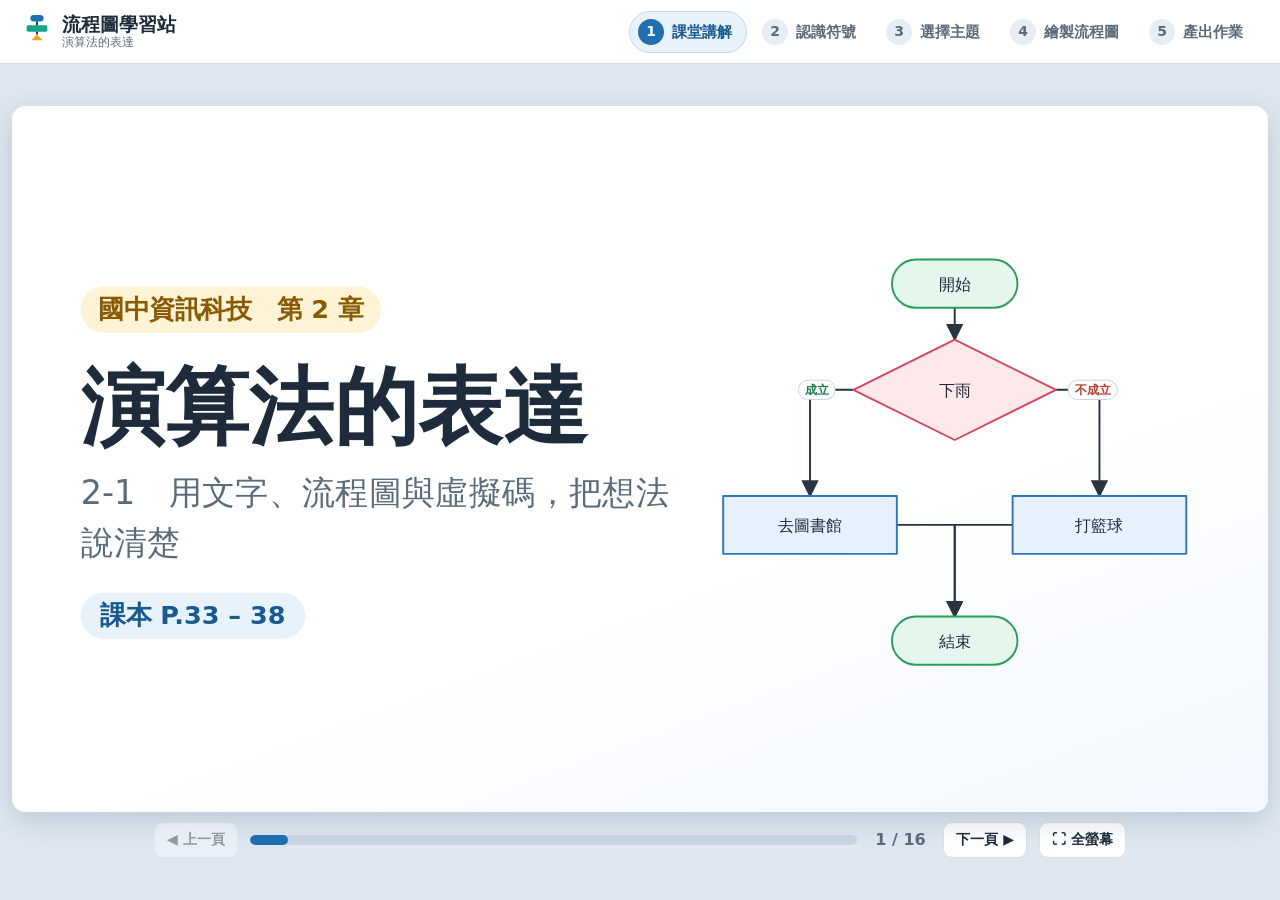
==== index.html @ a4e646c7 "流程圖學習網頁：講解簡報、流程圖繪製、迷宮挑戰與試跑、PDF 作業 Co-Authored-By: Claude Sonnet 5.5 <noreply@anthropic.com>" ====
<!DOCTYPE html>
<html lang="zh-Hant">
<head>
<meta charset="utf-8">
<meta name="viewport" content="width=device-width, initial-scale=1, viewport-fit=cover">
<title>流程圖學習站｜演算法的表達</title>
<style>
:root{
  --ink:#1d2b3a; --mute:#5b6b7b; --line:#d9e1ea; --bg:#f3f7fb; --card:#fff;
  --brand:#1f6fb2; --brand-d:#175a93; --brand-s:#e8f2fb; --teal:#14a38b; --warm:#f0a31b; --danger:#d6455d; --ok:#1e9e5a;
  --r:14px; --shadow:0 2px 10px rgba(30,60,90,.08);
  --font:"PingFang TC","Noto Sans TC","Microsoft JhengHei","Heiti TC","Hiragino Sans GB",system-ui,sans-serif;
}
*{box-sizing:border-box}
[hidden]{display:none!important}
html{-webkit-text-size-adjust:100%}
body{margin:0;font-family:var(--font);color:var(--ink);background:var(--bg);font-size:16px;line-height:1.6}
a{color:var(--brand)}
button,input,textarea{font-family:inherit;font-size:inherit;color:inherit}
:focus-visible{outline:3px solid #7db8ec;outline-offset:2px}

/* ---------- 按鈕 ---------- */
.btn{display:inline-flex;align-items:center;justify-content:center;gap:6px;padding:9px 16px;border:1.5px solid var(--line);background:#fff;border-radius:10px;cursor:pointer;font-weight:600;text-decoration:none;color:var(--ink);transition:.15s;white-space:nowrap;min-height:40px}
.btn:hover{border-color:#b8c7d6;background:#f7fafd}
.btn:active{transform:translateY(1px)}
.btn:disabled{opacity:.4;cursor:not-allowed}
.btn.primary{background:var(--brand);border-color:var(--brand);color:#fff}
.btn.primary:hover{background:var(--brand-d);border-color:var(--brand-d)}
.btn.big{padding:13px 24px;font-size:18px;border-radius:12px;min-height:50px}
.btn.sm{padding:6px 12px;font-size:14px;min-height:36px;border-radius:9px}
.btn.icon{padding:6px 10px;min-width:36px}
.btn.danger{color:var(--danger)}
.btn.danger:hover{background:#fdeef0;border-color:#f3b9c2}
.btn.toggle.on{background:var(--brand);color:#fff;border-color:var(--brand)}
.btn.teacher{border-style:dashed;color:#8a5a00;background:#fff8e6}

/* ---------- 頂端列 ---------- */
.top{height:64px;background:#fff;border-bottom:1px solid var(--line);display:flex;align-items:center;gap:18px;padding:0 22px;position:sticky;top:0;z-index:50}
.brand{display:flex;align-items:center;gap:10px;text-decoration:none;color:var(--ink);flex:none}
.brand-t{display:flex;flex-direction:column;font-weight:800;font-size:19px;line-height:1.15}
.brand-t small{font-weight:500;font-size:12px;color:var(--mute)}
.stepper{display:flex;gap:6px;margin-left:auto;overflow-x:auto}
.stepper a{display:flex;align-items:center;gap:8px;padding:7px 14px 7px 8px;border-radius:999px;text-decoration:none;color:var(--mute);font-weight:600;font-size:15px;white-space:nowrap;border:1.5px solid transparent}
.stepper a b{width:26px;height:26px;border-radius:50%;background:#e7edf3;color:var(--mute);display:grid;place-items:center;font-size:14px}
.stepper a:hover{background:#f1f6fa}
.stepper a.on{background:var(--brand-s);color:var(--brand-d);border-color:#bcd9f1}
.stepper a.on b{background:var(--brand);color:#fff}

.view{display:none}
.view.on{display:block}
.page{max-width:1120px;margin:0 auto;padding:32px 24px 56px}
.page.wide{max-width:1280px}
.page-head h1{margin:0 0 6px;font-size:32px}
.page-head p{margin:0 0 24px;color:var(--mute);font-size:17px;max-width:46em}
.page-foot{text-align:center;margin-top:36px}

/* ============================================================
   ① 簡報
   ============================================================ */
#view-learn.on{display:flex;height:calc(100vh - 64px);height:calc(100dvh - 64px)}
.slide-area{flex:1;display:flex;flex-direction:column;align-items:center;justify-content:center;background:#dfe8f1;padding:10px 12px 0;min-width:0;min-height:0}
.slide-area:fullscreen{background:#0f1a26}
.slide-area:-webkit-full-screen{background:#0f1a26}
.stage-wrap{position:relative;background:#fff;border-radius:14px;overflow:hidden;box-shadow:0 8px 30px rgba(20,50,80,.18);flex:none}
.stage{position:absolute;left:0;top:0;width:1280px;height:720px;transform-origin:0 0}
.slide-bar{display:flex;align-items:center;gap:12px;padding:10px 4px;width:100%;max-width:980px;flex:none}
.slide-prog{flex:1;height:10px;background:#c9d6e3;border-radius:999px;cursor:pointer;overflow:hidden}
.slide-prog i{display:block;height:100%;background:var(--brand);border-radius:999px;transition:width .2s}
.slide-count{font-weight:700;color:var(--mute);min-width:62px;text-align:center;font-variant-numeric:tabular-nums}

.slide{position:absolute;inset:0;display:none;padding:46px 70px 40px;background:linear-gradient(160deg,#fff 60%,#f1f7fd);font-size:30px;line-height:1.5}
.slide.on{display:block}
.sl{height:100%;display:flex;flex-direction:column}
.s-tag{align-self:flex-start;display:inline-block;background:var(--brand-s);color:var(--brand-d);font-weight:800;font-size:24px;padding:4px 18px;border-radius:999px;margin-bottom:14px}
.s-tag.big{font-size:26px;margin-bottom:26px;background:#fff3d6;color:#8a5a00}
.s-title{font-size:50px;font-weight:800;margin:0 0 18px;line-height:1.25}
.s-title.sm{font-size:40px}
.s-sub{font-size:30px;font-weight:800;margin:24px 0 14px;color:var(--brand-d)}
.s-lead{font-size:34px;margin:6px 0 18px;line-height:1.55}
.s-lead.tight{margin-bottom:6px}
.s-lead b,.s-body b,.bul b{color:var(--brand-d)}
.s-body{font-size:30px;margin:6px 0 14px}
.s-body.center{text-align:center;margin-top:28px}
.ask{font-size:30px;font-weight:700;color:#a24a00;background:#fff4e0;border-radius:14px;padding:10px 18px;margin:14px 0 20px}
.cols{display:flex;gap:30px}
.cols.grow{flex:1;min-height:0}
.cols.center-y{align-items:center}
.cols.two>*{flex:1;min-width:0}
.cols.three>*{flex:1;min-width:0}
.card{background:#fff;border:2px solid var(--line);border-radius:20px;padding:22px 28px;box-shadow:var(--shadow)}
.card.big{padding:30px 30px;text-align:center}
.card.big h4{font-size:44px;margin:10px 0 8px}
.card.big p{font-size:28px;color:var(--mute);margin:0;line-height:1.5}
.card.big .num{font-size:50px;font-weight:800}
.card.big .emoji{font-size:84px;line-height:1.1}
.c1{border-top:10px solid var(--brand)} .c1 .num{color:var(--brand)}
.c2{border-top:10px solid var(--teal)} .c2 .num{color:var(--teal)}
.c3{border-top:10px solid var(--warm)} .c3 .num{color:#d98b00}
.chips{display:flex;gap:14px;margin:6px 0 4px}
.chip5{background:#fff;border:2px solid var(--brand);color:var(--brand-d);font-weight:800;border-radius:999px;padding:4px 22px;font-size:28px}
.ex-title{font-size:30px;font-weight:800;margin-bottom:12px;color:var(--brand-d)}
.ex-title.center{text-align:center;margin:20px 0 6px}
.stepsL{margin:0;padding:0;list-style:none;font-size:30px}
.stepsL li{padding:7px 0;border-bottom:2px dashed #e3eaf1}
.stepsL li:last-child{border-bottom:0}
.stepsL b{color:var(--brand)}
.stepsL.sm{font-size:25px}
.pros{display:flex;flex-wrap:wrap;gap:14px;margin-top:22px}
.pros span{font-size:28px;font-weight:800;border-radius:12px;padding:6px 20px}
.pros .good{background:#e3f6ea;color:#1b7f46} .pros .bad{background:#fdeaec;color:#b5303f}
.bul{margin:10px 0 0;padding-left:1.1em;font-size:30px;line-height:1.75}
.chart-row{flex:1;display:flex;align-items:center;justify-content:center;min-height:0}
.chart-col{display:flex;align-items:center;justify-content:center;min-height:0}
.chart-svg{max-width:100%;max-height:100%;display:block}
.principles{list-style:none;margin:16px 0 0;padding:0;display:grid;gap:18px;font-size:36px}
.principles li{display:flex;align-items:center;gap:22px;background:#fff;border:2px solid var(--line);border-radius:18px;padding:16px 26px;box-shadow:var(--shadow)}
.principles span{flex:none;width:60px;height:60px;border-radius:50%;background:var(--brand);color:#fff;display:grid;place-items:center;font-weight:800;font-size:34px}
.principles b{color:var(--brand-d)}
.sym-table{margin-top:10px;border:2px solid #b9dbf3;border-radius:18px;overflow:hidden;background:#fff}
.sym-row{display:grid;grid-template-columns:260px 240px 1fr;align-items:center;border-bottom:2px solid #d8ebf8;min-height:128px}
.sym-row:last-child{border-bottom:0}
.sym-row.sym-head{min-height:60px;background:#eef6fc;font-weight:800;color:var(--mute);font-size:26px}
.sym-row>div{padding:8px 20px}
.sym-head>div{text-align:center}
.sym-cell{background:#f4f9fd;text-align:center;display:grid;place-items:center;align-self:stretch}
.sym-name{font-weight:800;font-size:34px;text-align:center}
.sym-desc{font-size:30px}
.sym-icon{display:block}
.reveal-btn{font-size:24px;min-height:48px}
.reveal-btn .on{display:none}
.revealed .reveal-btn .on{display:inline}.revealed .reveal-btn .off{display:none}
#slPractice .after{display:none}
#slPractice.revealed .after{display:block}
#slPractice.revealed .before{display:none}
.mod{gap:16px}
.mod-box{position:relative;background:#fbfdff;border:2px solid var(--line);border-radius:18px;padding:46px 10px 10px;display:flex;justify-content:center;align-items:center}
.mod-label{position:absolute;left:16px;top:10px;color:#fff;font-weight:800;font-size:24px;padding:2px 18px;border-radius:8px}
.mod-label.g{background:#4bb34f}.mod-label.b{background:#1b9bd6}
.mod-arrow{flex:none!important;width:90px;text-align:center;font-size:20px;color:var(--mute);font-weight:700}
.spectrum{display:flex;align-items:stretch;margin:30px 0 10px;border-radius:24px;overflow:hidden;border:2px solid var(--line);background:linear-gradient(90deg,#dff3e8,#fff3d6 50%,#dfe9fb)}
.spectrum>div{flex:1;padding:34px 20px;text-align:center;font-size:40px;font-weight:800}
.spectrum small{display:block;font-size:24px;font-weight:500;color:var(--mute);margin-top:6px}
.spectrum .sp-mid{background:#fff;border-left:2px solid var(--line);border-right:2px solid var(--line);color:var(--brand-d);font-size:46px;flex:1.2}
.cmp{gap:22px;align-items:stretch}
.cmp .card{padding:14px 18px;display:flex;flex-direction:column;overflow:hidden}
.cmp-h{margin:0 0 8px;text-align:center;font-size:30px;color:#fff;background:var(--brand);border-radius:10px;padding:2px 0}
.cmp>div:nth-child(2) .cmp-h{background:var(--teal)}
.cmp>div:nth-child(3) .cmp-h{background:#d98b00}
.cmp-chart{flex:1;display:flex;align-items:center;justify-content:center;min-height:0}
.code{font-family:"SF Mono",Menlo,Consolas,monospace,var(--font);font-size:30px;line-height:1.9;margin:6px 0;white-space:pre-wrap;background:#f5f8fb;border-radius:12px;padding:16px 20px}
.code b{color:var(--brand)}
.cmp .code{font-size:25px;padding:14px 16px}
.sl-title{flex-direction:row;align-items:center;gap:30px}
.sl-title .t-left{flex:1.1}
.sl-title .t-right{flex:.9;display:flex;justify-content:center}
.sl-title h1{font-size:86px;margin:0 0 14px;line-height:1.15;color:var(--ink)}
.t-sub{font-size:34px;color:var(--mute);margin:0 0 24px;line-height:1.5}
.t-meta{display:inline-block;font-size:26px;font-weight:700;color:var(--brand-d);background:var(--brand-s);padding:4px 20px;border-radius:999px}
.sl-end{align-items:center;justify-content:center;text-align:center}
.sl-end h1{font-size:84px;margin:0 0 18px}
.sl-end .t-sub{max-width:900px;margin:0 auto 40px}
.end-btns{display:flex;gap:20px;justify-content:center}
.end-btns .btn.big{font-size:30px;padding:18px 36px;border-radius:16px;min-height:72px}

/* ============================================================
   ② 符號
   ============================================================ */
.sym-cards{display:grid;grid-template-columns:repeat(auto-fill,minmax(210px,1fr));gap:16px}
.sym-card{background:#fff;border:1.5px solid var(--line);border-top:5px solid var(--c);border-radius:var(--r);padding:16px 16px 14px;box-shadow:var(--shadow);text-align:center}
.sc-icon{height:86px;display:grid;place-items:center}
.sym-card h3{margin:6px 0 2px;font-size:20px}
.sc-desc{margin:0;color:var(--ink);font-size:15px;font-weight:600;min-height:3em}
.sc-tip{margin:6px 0;color:var(--mute);font-size:14px;line-height:1.5;min-height:4.4em}
.sc-ex{margin:0;font-size:14px;color:var(--mute)}
.sc-ex span{background:#f1f5f9;border-radius:6px;padding:1px 8px;color:var(--ink)}
.principles-box{margin:30px 0;background:#fff;border:1.5px solid var(--line);border-radius:var(--r);padding:20px 26px;box-shadow:var(--shadow)}
.principles-box h2,.quiz-wrap h2{margin:0 0 12px;font-size:22px}
.principles-box ol{list-style:none;margin:0;padding:0;display:grid;grid-template-columns:1fr 1fr;gap:12px 24px}
.principles-box li{display:flex;align-items:center;gap:12px;font-size:17px}
.principles-box li span{flex:none;width:34px;height:34px;border-radius:50%;background:var(--brand);color:#fff;display:grid;place-items:center;font-weight:800}
.quiz-wrap{background:#fff;border:1.5px solid var(--line);border-radius:var(--r);padding:22px 26px;box-shadow:var(--shadow)}
.quiz{max-width:760px;margin:0 auto}
.q-head{display:flex;justify-content:space-between;font-weight:700;color:var(--mute)}
.q-sc{color:var(--ok)}
.q-prog{height:8px;background:#e7edf3;border-radius:99px;margin:8px 0 18px;overflow:hidden}
.q-prog i{display:block;height:100%;background:var(--brand);transition:width .3s}
.q-sym{display:grid;place-items:center;min-height:120px}
.q-scn{font-size:26px;font-weight:800;text-align:center;margin:20px 0 4px;color:var(--brand-d)}
.q-ask{text-align:center;font-size:19px;margin:6px 0 16px;font-weight:600}
.q-opts{display:grid;gap:12px}
.q-opts.text{grid-template-columns:repeat(2,1fr)}
.q-opts.icons{grid-template-columns:repeat(4,1fr)}
.q-opt{background:#fff;border:2px solid var(--line);border-radius:12px;padding:14px 10px;cursor:pointer;font-size:19px;font-weight:700;display:flex;flex-direction:column;align-items:center;gap:6px;transition:.12s}
.q-opt small{font-size:13px;color:var(--mute);font-weight:600;visibility:hidden}
.q-opt:hover:not(:disabled){border-color:var(--brand);background:var(--brand-s)}
.q-opt:disabled{cursor:default}
.q-opt.right{border-color:var(--ok);background:#e6f7ee}
.q-opt.right small{visibility:visible}
.q-opt.wrong{border-color:var(--danger);background:#fdeef0}
.q-fb{min-height:3em;text-align:center;margin-top:14px;font-size:17px}
.q-fb .ok{color:var(--ok)} .q-fb .no{color:var(--danger)}
.q-next{text-align:center;margin-top:6px;min-height:44px}
.q-done{text-align:center;padding:20px 0}
.q-score{font-size:72px;font-weight:800;color:var(--brand)}
.q-score small{font-size:30px;color:var(--mute)}
.q-btns{display:flex;gap:12px;justify-content:center;margin-top:12px}

/* ============================================================
   ③ 主題
   ============================================================ */
.topic-cards{display:grid;grid-template-columns:repeat(auto-fill,minmax(250px,1fr));gap:20px}
.topic-card{background:#fff;border:2px solid var(--line);border-radius:18px;padding:22px 22px 18px;box-shadow:var(--shadow);cursor:pointer;display:flex;flex-direction:column;transition:.15s}
.topic-card:hover{transform:translateY(-3px);border-color:#9cc5e8;box-shadow:0 8px 22px rgba(30,80,130,.14)}
.topic-card.cur{border-color:var(--brand)}
.tc-stars{color:var(--warm);font-size:22px;letter-spacing:2px}
.tc-stars i,.stars i{font-style:normal;color:#dbe3ec}
.topic-card h3{margin:6px 0 2px;font-size:24px}
.tc-level{align-self:flex-start;font-size:13px;font-weight:700;background:var(--brand-s);color:var(--brand-d);padding:1px 12px;border-radius:99px}
.topic-card p{flex:1;margin:12px 0;color:var(--mute);font-size:15.5px}
.tc-foot{display:flex;justify-content:space-between;align-items:center;gap:8px}
.tc-saved{font-size:13px;color:var(--ok);font-weight:700}

/* ============================================================
   ④ 繪製
   ============================================================ */
#view-draw.on{display:flex;flex-direction:column;height:calc(100vh - 64px);height:calc(100dvh - 64px)}
.draw-top{display:flex;gap:18px;align-items:flex-start;padding:10px 18px 8px;background:#fff;border-bottom:1px solid var(--line);flex:none}
.dt-main{flex:1;min-width:0}
.dt-title{display:flex;align-items:center;gap:12px;flex-wrap:wrap}
.dt-title h2{margin:0;font-size:22px}
.dt-title input{display:none;flex:1;min-width:240px;padding:6px 12px;border:1.5px solid var(--line);border-radius:9px;font-size:18px;font-weight:700}
.dt-title.custom h2{display:none}
.dt-title.custom input{display:block}
.dt-badge{font-size:13px;font-weight:700;background:var(--brand-s);color:var(--brand-d);padding:2px 12px;border-radius:99px}
.stars{color:var(--warm);letter-spacing:1px}
.draw-top p{margin:2px 0 0;color:var(--mute);font-size:15px;line-height:1.5}
.dt-hint{flex:none;max-width:420px;font-size:14px}
#tNext{flex:none;align-self:center}
.dt-hint summary{cursor:pointer;font-weight:700;color:var(--brand-d);padding:4px 0;user-select:none}
.dt-hint[open]{background:#fffaf0;border:1.5px solid #f4dfae;border-radius:10px;padding:4px 12px 10px;position:relative;z-index:5;box-shadow:var(--shadow)}
.ideas{margin-top:8px;display:flex;flex-wrap:wrap;gap:6px;align-items:center}
.idea{border:1.5px solid #f0c777;background:#fff;border-radius:99px;padding:2px 12px;cursor:pointer;font-size:13.5px}
.idea:hover{background:#fff1d1}
.draw-grid{flex:1;display:grid;grid-template-columns:148px minmax(0,1fr) 340px;min-height:0}
.palette{background:#fff;border-right:1px solid var(--line);padding:10px 8px;overflow-y:auto}
.palette h3{margin:2px 6px 8px;font-size:14px;color:var(--mute);letter-spacing:.1em}
.pal-list{display:grid;gap:7px}
.pal-item{display:flex;align-items:center;gap:6px;padding:6px 6px;border:1.5px solid var(--line);border-left:4px solid var(--c);border-radius:10px;background:#fff;cursor:grab;touch-action:none;user-select:none;-webkit-user-select:none;font-weight:600;font-size:13.5px;text-align:left;width:100%}
.pal-item:hover{background:#f4f9fd;border-color:#b8d3ea;border-left-color:var(--c)}
.pal-item:active{cursor:grabbing}
.pal-item{min-width:0}
.pal-item svg{flex:none;max-width:100%;height:auto}
.pal-hint{font-size:12px;color:var(--mute);margin:10px 4px;line-height:1.5;text-align:center}
.ghost{position:fixed;z-index:999;transform:translate(-50%,-50%);pointer-events:none;opacity:.85;filter:drop-shadow(0 4px 8px rgba(0,0,0,.25))}
.center{display:flex;flex-direction:column;min-width:0;min-height:0;background:#eef3f8}
.toolbar{display:flex;align-items:center;gap:6px;flex-wrap:wrap;padding:8px 10px;background:#fff;border-bottom:1px solid var(--line)}
.toolbar .sep{width:1px;height:24px;background:var(--line);margin:0 4px}
.toolbar .grow{flex:1}
.zoom-lbl{min-width:46px;text-align:center;font-size:14px;color:var(--mute);font-variant-numeric:tabular-nums}
.selbar{display:flex;align-items:center;gap:8px;flex-wrap:wrap;padding:7px 12px;min-height:52px;background:#f8fbfe;border-bottom:1px solid var(--line)}
.hintline{font-size:14px;color:var(--mute)}
.hintline.conn{color:var(--brand-d);background:#e1effb;border-radius:8px;padding:6px 12px}
.selchip{font-size:13px;font-weight:800;color:#fff;background:var(--c);border-radius:99px;padding:2px 12px}
.sel-field{display:flex;align-items:center;gap:8px;font-size:14px;font-weight:600;flex:1;min-width:220px}
.sel-field input{flex:1;min-width:0;padding:7px 12px;border:1.5px solid var(--line);border-radius:9px;background:#fff;font-size:16px}
.sel-field input:focus{border-color:var(--brand);outline:none;box-shadow:0 0 0 3px #cfe4f7}
.lbl{font-size:14px;font-weight:600}
.btn.lab.on{background:var(--brand);color:#fff;border-color:var(--brand)}
.canvas-wrap{flex:1;overflow:auto;position:relative;min-height:0;background:#fbfdff;-webkit-overflow-scrolling:touch}
.canvas-wrap svg{display:block}
.canvas-wrap.connecting{cursor:crosshair}
.canvas-wrap .node{cursor:grab;touch-action:none}
.canvas-wrap.connecting .node{cursor:pointer}
.canvas-wrap .node.pending>:first-child{filter:drop-shadow(0 0 6px #1f6fb2)}
.canvas-wrap .port{cursor:crosshair;touch-action:none}
.canvas-wrap .edge{cursor:pointer;touch-action:none}
.canvas-wrap text{user-select:none;-webkit-user-select:none;pointer-events:none}
.flash-ring{animation:blink .5s ease-in-out 4}
@keyframes blink{50%{opacity:.2}}
.side{background:#fff;border-left:1px solid var(--line);display:flex;flex-direction:column;min-height:0}
.side-tabs{display:flex;border-bottom:1px solid var(--line);flex:none}
.side-tabs button{flex:1;padding:11px 6px;background:none;border:0;border-bottom:3px solid transparent;font-weight:700;font-size:14.5px;color:var(--mute);cursor:pointer;position:relative}
.side-tabs button.on{color:var(--brand-d);border-bottom-color:var(--brand);background:#f6faff}
.side-tabs i{font-style:normal;background:var(--warm);color:#fff;border-radius:99px;font-size:12px;padding:0 7px;margin-left:6px}
.panel{flex:1;overflow-y:auto;padding:12px 14px 20px}
.panel[hidden]{display:none}
.ck-note{font-size:13px;color:var(--mute);margin:0 0 8px;background:#f4f8fb;border-radius:8px;padding:6px 10px}
.ck-h{margin:14px 0 6px;font-size:14px;display:flex;align-items:center;gap:6px}
.ck-h i{font-style:normal;font-size:12px;color:#fff;border-radius:99px;padding:0 8px}
.ck-h.warn{color:#b86e00}.ck-h.warn i{background:var(--warm)}
.ck-h.info{color:#27639b}.ck-h.info i{background:#3a86c8}
.ck-h.ok{color:#18804a}.ck-h.ok i{background:var(--ok)}
.ck{display:flex;gap:9px;font-size:14.5px;line-height:1.5;padding:7px 10px;border-radius:9px;margin-bottom:5px;background:#fafcfe;border:1px solid #edf1f5}
.ck .dot{flex:none;width:10px;height:10px;border-radius:50%;margin-top:6px}
.ck.warn{background:#fff8ea;border-color:#f6e2b4}.ck.warn .dot{background:var(--warm)}
.ck.info .dot{background:#3a86c8}
.ck.ok .dot{background:var(--ok)}
.ck.link{cursor:pointer}.ck.link:hover{filter:brightness(.97)}
.pn-h{margin:4px 0 6px;font-size:14px;color:var(--brand-d);border-left:4px solid var(--brand);padding-left:8px}
.lines{background:#f7fafd;border:1px solid #e5edf4;border-radius:10px;padding:8px 10px;margin-bottom:14px;font-size:14.5px}
.ln{display:flex;gap:8px;padding:2px 0;line-height:1.55}
.ln .k{flex:none;min-width:20px;text-align:right;color:var(--brand);font-weight:800}
.ln.head,.ln.dim{color:var(--mute)}
.ln.go{color:#a24a00}
.lines.code .ln span{font-family:"SF Mono",Menlo,Consolas,monospace,var(--font);font-size:14px}
.muted,.pn-note{color:var(--mute);font-size:13px;margin:4px 2px}

/* ============================================================
   ⑤ 產出
   ============================================================ */
.submit-grid{display:grid;grid-template-columns:minmax(320px,440px) 1fr;gap:26px;align-items:start}
.form-card,.preview-card{background:#fff;border:1.5px solid var(--line);border-radius:var(--r);padding:22px 24px;box-shadow:var(--shadow)}
.f-row{display:grid;gap:12px;margin-bottom:14px}
.f-row.three{grid-template-columns:1.2fr .8fr 1.4fr}
.form-card label{display:flex;flex-direction:column;gap:5px;font-weight:700;font-size:15px}
.form-card input[type=text],.form-card textarea{padding:10px 12px;border:1.5px solid var(--line);border-radius:10px;font-weight:500;font-size:16px;width:100%}
.form-card input:focus,.form-card textarea:focus{border-color:var(--brand);outline:none;box-shadow:0 0 0 3px #cfe4f7}
.form-card textarea{resize:vertical;line-height:1.5}
.form-card label.chk{flex-direction:row;align-items:center;gap:10px;margin:14px 0;font-weight:600}
.chk input{width:20px;height:20px}
.f-actions{display:flex;flex-wrap:wrap;gap:12px;margin-top:10px}
.msg{margin:14px 0 0;font-size:15px;line-height:1.6;min-height:1.6em}
.msg.warn{color:#b55a00;background:#fff4e0;border-radius:10px;padding:8px 12px}
.msg.ok{color:#17703f;background:#e4f6ec;border-radius:10px;padding:8px 12px}
.pv-head{display:flex;justify-content:space-between;align-items:center}
.pv-head h3{margin:0}
.pv-state{color:var(--mute);font-size:14px}
.pv-frame{margin:12px 0;background:#e9eff5;border-radius:10px;padding:14px;display:grid;place-items:center;min-height:300px}
.pv-frame img{max-width:100%;max-height:70vh;box-shadow:0 4px 16px rgba(20,50,80,.2);background:#fff;display:block}
.pv-pager{display:flex;justify-content:center;align-items:center;gap:14px;color:var(--mute);font-weight:600}

/* ---------- 響應式 ---------- */
@media (max-width:1180px){
  .draw-grid{grid-template-columns:156px minmax(0,1fr) 290px}
  .pal-list{grid-template-columns:repeat(2,minmax(0,1fr))}
  .pal-item{flex-direction:column;justify-content:center;gap:2px;padding:6px 2px 5px;font-size:12px;text-align:center;border-left-width:1.5px;border-top:4px solid var(--c)}
  .pal-item span{line-height:1.25}
  .stepper a span{display:none}
  .stepper a{padding:7px}
}
@media (max-width:900px){
  .submit-grid{grid-template-columns:1fr}
  .q-opts.icons{grid-template-columns:repeat(2,1fr)}
  .principles-box ol{grid-template-columns:1fr}
  .brand-t small{display:none}
}
@media print{.top,.slide-bar{display:none}}

/* ============================================================
   迷宮挑戰（搭配 Blockly Games）
   ============================================================ */
.group-h{margin:34px 0 12px;font-size:22px}
.group-h:first-of-type{margin-top:0}
.group-h small{font-size:14px;color:var(--mute);font-weight:600}
.group-p{color:var(--mute);margin:0 0 16px;max-width:48em;font-size:16px}
.group-p b{color:var(--brand-d)}
.maze-cards{display:grid;grid-template-columns:repeat(auto-fill,minmax(176px,1fr));gap:14px}
.maze-card{background:#fff;border:2px solid var(--line);border-radius:16px;padding:12px 12px 12px;box-shadow:var(--shadow);cursor:pointer;display:flex;flex-direction:column;gap:6px;transition:.15s;text-align:left}
.maze-card:hover{transform:translateY(-3px);border-color:#9cc5e8;box-shadow:0 8px 22px rgba(30,80,130,.14)}
.maze-card.cur{border-color:var(--brand)}
.mc-top{display:flex;align-items:center;justify-content:space-between}
.mc-num{font-weight:800;font-size:15px;color:var(--brand-d)}
.mc-tag{font-size:12px;font-weight:700;background:var(--brand-s);color:var(--brand-d);border-radius:99px;padding:0 10px}
.mc-map{display:grid;place-items:center;background:#f6f4ee;border-radius:10px;padding:6px}
.maze-card h3{margin:0;font-size:16px;line-height:1.35;min-height:2.7em}
.mc-foot{display:flex;justify-content:space-between;align-items:center;font-size:13px;color:var(--ok);font-weight:700;min-height:1.4em}

.dt-map{flex:none}
.dt-map svg{display:block;border-radius:8px;border:1px solid var(--line)}
.cheat{width:100%;border-collapse:collapse;margin-top:8px;font-size:13px;background:#fff;border-radius:8px;overflow:hidden}
.cheat th,.cheat td{border:1px solid #f0e2bb;padding:4px 8px;text-align:left;vertical-align:top}
.cheat th{background:#fff4d6;font-weight:700}
.limit-note{margin:8px 0 0;font-size:13px;color:#8a5a00;font-weight:700}
.teacher-sol{margin-top:8px;padding:6px 10px;background:#fff8e6;border:1.5px dashed #e8c66c;border-radius:8px;font-size:13px}
.dt-hint[open]{min-width:360px}

.mz-bar{display:flex;align-items:center;gap:14px;flex-wrap:wrap;padding:6px 14px;background:#f3f8fd;border-bottom:1px solid var(--line);flex:none}
.mz-levels{display:flex;gap:5px;flex-wrap:wrap}
.mz-lv{position:relative;width:34px;height:34px;border-radius:50%;border:1.5px solid var(--line);background:#fff;font-weight:800;color:var(--mute);cursor:pointer;font-size:14px;padding:0}
.mz-lv:hover{border-color:#9cc5e8;color:var(--brand-d)}
.mz-lv.on{background:var(--brand);border-color:var(--brand);color:#fff}
.mz-lv.has::after{content:"";position:absolute;right:-1px;top:-1px;width:10px;height:10px;border-radius:50%;background:var(--ok);border:2px solid #fff}
.mz-steps{display:flex;gap:4px;list-style:none;margin:0 0 0 auto;padding:0;font-size:13px;color:var(--mute);font-weight:600}
.mz-steps li{padding:2px 10px;border-radius:99px;background:#e8eef5}
.mz-steps li.on{background:#fff3d6;color:#8a5a00}
.mz-steps li+li::before{content:"";}
.mz-modes{display:flex;border:1.5px solid var(--line);border-radius:10px;overflow:hidden;background:#fff}
.mz-modes button{border:0;background:none;padding:6px 14px;font-weight:700;font-size:14px;color:var(--mute);cursor:pointer;min-height:36px}
.mz-modes button+button{border-left:1.5px solid var(--line)}
.mz-modes button.on{background:var(--brand);color:#fff}

.draw-main{flex:1;display:flex;min-height:0;min-width:0;position:relative}
.draw-main .draw-grid{flex:1;min-width:0;position:relative}
.mz-pane{display:flex;flex-direction:column;flex:none;width:var(--mz-w,52%);min-width:0;background:#fff;position:relative}
.mz-head{display:flex;align-items:center;gap:8px;padding:6px 10px;background:#fffaf0;border-bottom:1px solid #f0e2bb;flex:none;font-size:14px}
.mz-head b{background:var(--warm);color:#fff;border-radius:99px;padding:0 10px}
.mz-sub{color:#8a5a00;font-weight:600}
.mz-sub i{font-style:normal;font-weight:800}
.mz-frame{flex:1;position:relative;overflow:hidden;min-height:0;background:#fff}
.mz-frame iframe{position:absolute;left:0;top:0;border:0;transform-origin:0 0;background:#fff}
.mz-split{flex:none;width:12px;cursor:col-resize;background:linear-gradient(90deg,#dbe5ef,#eef3f8,#dbe5ef);border-left:1px solid var(--line);border-right:1px solid var(--line);touch-action:none;position:relative}
.mz-split::after{content:"";position:absolute;left:3px;top:50%;width:4px;height:44px;margin-top:-22px;border-radius:3px;background:#a9bacb}
.mz-split:hover::after,.mz-split.drag::after{background:var(--brand)}
body.mz-dragging iframe{pointer-events:none}
body.mz-dragging{cursor:col-resize;user-select:none}
.mz-banner{position:absolute;left:10px;right:10px;bottom:10px;z-index:5;background:#fff7dd;border:1.5px solid #f0cf72;border-radius:12px;padding:10px 14px;box-shadow:0 6px 20px rgba(30,50,80,.2);font-size:14px;display:flex;gap:10px;align-items:center;flex-wrap:wrap}
.mz-banner span{flex:1;min-width:200px}

#view-draw.maze .draw-grid{grid-template-columns:152px minmax(0,1fr)}
#view-draw.maze .pal-list{grid-template-columns:repeat(2,minmax(0,1fr))}
#view-draw.maze .pal-item{flex-direction:column;justify-content:center;gap:2px;padding:6px 2px 5px;font-size:12px;text-align:center;border-left-width:1.5px;border-top:4px solid var(--c)}
#view-draw.maze .pal-item span{line-height:1.25}
#view-draw.maze .side{position:absolute;right:0;top:0;bottom:0;width:340px;max-width:94%;z-index:30;box-shadow:-10px 0 28px rgba(20,50,80,.2);transform:translateX(104%);visibility:hidden;transition:transform .2s,visibility .2s}
#view-draw.maze.side-open .side{transform:none;visibility:visible}
.side-toggle i{font-style:normal;background:var(--warm);color:#fff;border-radius:99px;font-size:12px;padding:0 7px;margin-left:6px}
#view-draw.m-maze .draw-grid,#view-draw.m-maze .mz-split{display:none}
#view-draw.m-maze .mz-pane{flex:1;width:auto}
#view-draw.m-flow .mz-pane,#view-draw.m-flow .mz-split{display:none}
#view-draw.maze .toolbar .btn.sm{padding:5px 9px}

.maze-fields{border:1.5px dashed #bcd6ee;background:#f7fbff;border-radius:12px;padding:12px 14px 14px;margin:0 0 16px}
.maze-fields h3{margin:0 0 10px;font-size:16px;color:var(--brand-d)}
.f-row.two{grid-template-columns:1fr 1fr}
.form-card select,.form-card input[type=number]{padding:10px 12px;border:1.5px solid var(--line);border-radius:10px;font-weight:500;font-size:16px;width:100%;background:#fff}
.shot-row{display:flex;align-items:center;gap:10px;flex-wrap:wrap}
.shot-btn{cursor:pointer}
.shot-state{font-size:14px;color:var(--mute)}
.shot-state.ok{color:var(--ok);font-weight:700}

@media (max-width:1180px){
  .mz-steps{display:none}
  .dt-hint[open]{min-width:0}
}

/* ============================================================
   試跑流程圖
   ============================================================ */
.center{position:relative}
.run-panel{position:absolute;right:14px;bottom:14px;width:276px;max-height:calc(100% - 28px);overflow-y:auto;z-index:20;background:#fff;border:1.5px solid #b9d6ee;border-radius:14px;box-shadow:0 10px 30px rgba(20,50,80,.25);padding:8px 10px 10px}
.run-panel.left{right:auto;left:14px}
.rp-head{display:flex;align-items:center;gap:6px;font-size:14px}
.rp-head b{color:var(--brand-d)}
.rp-lv{background:#fff3d6;color:#8a5a00;border-radius:99px;padding:0 9px;font-weight:700;font-size:12.5px}
.rp-head button{border:0;background:#eef3f8;border-radius:8px;width:28px;height:28px;cursor:pointer;color:var(--mute);font-size:14px}
.rp-head button:hover{background:#dde8f2}
.rp-board{display:grid;place-items:center;margin:8px 0 6px}
.rp-board svg{display:block;max-width:100%;height:auto;border-radius:10px}
.peg{transition:transform .28s ease}
.rp-status{min-height:2.7em;font-size:13.5px;color:var(--mute);line-height:1.45}
.rp-status b{color:var(--ink)}
.rp-ctrl{display:flex;gap:5px;align-items:center;flex-wrap:wrap}
.rp-ctrl select{border:1.5px solid var(--line);border-radius:9px;padding:5px 6px;background:#fff;font-size:13px;min-height:36px}
.rp-result{margin-top:8px;border-radius:10px;padding:8px 10px;font-size:13.5px;line-height:1.5}
.rp-result.ok{background:#e4f6ec;color:#17703f}
.rp-result.bad{background:#fff1f0;color:#a8321f}
.rp-result b{display:block;font-size:15px;margin-bottom:2px}
.run-toggle.on{background:#2a9d5c;border-color:#2a9d5c;color:#fff}
@media (max-width:1180px){.run-panel{width:250px}}

</style>
</head>
<body data-view="learn">

<header class="top">
  <a class="brand" href="#learn" aria-label="流程圖學習站首頁"><span class="logo" aria-hidden="true"><svg viewBox="0 0 32 32" width="30" height="30"><rect x="9" y="2" width="14" height="7" rx="3.5" fill="#1f6fb2"/><rect x="5" y="13" width="22" height="7" rx="1.5" fill="#14a38b"/><path d="M16 9v4M16 20v3" stroke="#1d2b3a" stroke-width="2"/><path d="M16 23l-6 6h12z" fill="#f0a31b"/></svg></span><span class="brand-t">流程圖學習站<small>演算法的表達</small></span></a>
  <nav class="stepper" id="stepper" aria-label="學習步驟">
    <a href="#learn" data-v="learn"><b>1</b><span>課堂講解</span></a>
    <a href="#symbols" data-v="symbols"><b>2</b><span>認識符號</span></a>
    <a href="#topics" data-v="topics"><b>3</b><span>選擇主題</span></a>
    <a href="#draw" data-v="draw"><b>4</b><span>繪製流程圖</span></a>
    <a href="#submit" data-v="submit"><b>5</b><span>產出作業</span></a>
  </nav>
</header>

<main>

<!-- ① 課堂講解 -->
<section class="view" id="view-learn">
  <div class="slide-area" id="slideArea">
    <div class="stage-wrap" id="stageWrap"><div class="stage" id="stage"></div></div>
    <div class="slide-bar" id="slideBar">
      <button class="btn sm" id="btnPrev" aria-label="上一頁">◀ 上一頁</button>
      <div class="slide-prog" id="slideProg" title="點擊跳到該頁"><i id="slideProgBar"></i></div>
      <span class="slide-count" id="slideCount">1 / 16</span>
      <button class="btn sm" id="btnNext" aria-label="下一頁">下一頁 ▶</button>
      <button class="btn sm" id="btnFull" title="全螢幕（F）">⛶ 全螢幕</button>
    </div>
  </div>
</section>

<!-- ② 認識符號 -->
<section class="view" id="view-symbols">
  <div class="page">
    <div class="page-head">
      <h1>認識流程圖的符號</h1>
      <p>每一種符號都有自己的任務。先看看卡片，再挑戰下面的小測驗（只是練習，不計分）。</p>
    </div>
    <div class="sym-cards" id="symCards"></div>
    <div class="principles-box">
      <h2>流程圖繪製原則</h2>
      <ol>
        <li><span>1</span><div>使用<b>標準符號</b>，以便閱讀和分析。</div></li>
        <li><span>2</span><div>文字<b>簡潔且明確可行</b>。</div></li>
        <li><span>3</span><div>繪製方向<b>由上而下，由左至右</b>。</div></li>
        <li><span>4</span><div>流程線條<b>避免交叉或過長</b>。</div></li>
      </ol>
    </div>
    <div class="quiz-wrap">
      <h2>符號小測驗</h2>
      <div class="quiz" id="quiz"></div>
    </div>
    <div class="page-foot"><a class="btn primary big" href="#topics">下一步：選擇主題 →</a></div>
  </div>
</section>

<!-- ③ 選擇主題 -->
<section class="view" id="view-topics">
  <div class="page">
    <div class="page-head">
      <h1>選擇你的主題</h1>
      <p>選一個主題開始畫流程圖。星星越多代表越有挑戰性，你可以隨時回來換主題，每個主題的進度都會保留在這台裝置上。</p>
    </div>
    <h2 class="group-h">基礎主題</h2>
    <div class="topic-cards" id="topicCards"></div>
    <h2 class="group-h maze-h">迷宮挑戰　<small>搭配 Blockly Games 迷宮，共 10 關</small></h2>
    <p class="group-p"><b>先畫再玩：</b>看地圖，先在流程圖畫出走迷宮的步驟，再用積木實際驗證。流程圖畫對了，積木就能通關；通不過，就回頭檢查流程圖。</p>
    <div class="maze-cards" id="mazeCards"></div>
  </div>
</section>

<!-- ④ 繪製 -->
<section class="view" id="view-draw">
  <div class="draw-top">
    <div class="dt-map" id="dMap" hidden></div>
    <div class="dt-main">
      <div class="dt-title" id="dTitleWrap">
        <span class="dt-badge" id="dBadge"></span>
        <h2 id="dTitle"></h2>
        <input id="dTitleIn" type="text" maxlength="30" placeholder="為你的流程取個名字，例如：泡泡麵製作流程" aria-label="自訂主題名稱">
      </div>
      <p id="dScenario"></p>
    </div>
    <details class="dt-hint" id="dHint"><summary>需要提示嗎？</summary><div id="dHintBody"></div></details>
    <button class="btn primary" id="tNext">完成，產出作業 →</button>
  </div>
  <div class="mz-bar" id="mzBar" hidden>
    <div class="mz-levels" id="mzLevels" role="tablist" aria-label="迷宮關卡"></div>
    <ol class="mz-steps" aria-label="學習步驟"><li>① 看地圖</li><li class="on">② 畫流程圖</li><li>③ 積木驗證</li><li>④ 修正</li></ol>
    <div class="mz-modes" role="tablist" aria-label="畫面配置">
      <button data-m="both" role="tab">並排</button><button data-m="maze" role="tab">只看積木</button><button data-m="flow" role="tab">只看流程圖</button>
    </div>
  </div>
  <div class="draw-main" id="drawMain">
    <section class="mz-pane" id="mzPane" hidden aria-label="Blockly Games 迷宮">
      <div class="mz-head">
        <b>積木</b><span class="mz-sub">Blockly Games 迷宮 <i id="mzLvTag"></i></span><span class="grow"></span>
        <button class="btn sm" id="mzReload" title="重新載入這一關（積木會清空）">↻ 重新載入</button>
        <a class="btn sm" id="mzOpen" target="_blank" rel="noopener" title="用新分頁開啟（積木區較大）">↗ 新分頁</a>
      </div>
      <div class="mz-frame" id="mzFrame"><iframe id="mzIframe" title="Blockly Games 迷宮" referrerpolicy="no-referrer" loading="eager"></iframe></div>
      <div class="mz-banner" id="mzBanner" hidden></div>
    </section>
    <div class="mz-split" id="mzSplit" hidden role="separator" aria-orientation="vertical" title="拖曳調整左右大小"></div>
    <div class="draw-grid" id="drawGrid">
      <aside class="palette" id="palette" aria-label="符號區">
        <h3>符號</h3>
        <div class="pal-list" id="palList"></div>
        <p class="pal-hint">拖曳到畫布，<br>或點一下自動放置</p>
      </aside>
      <div class="center">
        <div class="toolbar" id="toolbar">
          <button class="btn sm" id="tUndo" title="復原（Ctrl/⌘ + Z）">↶ 復原</button>
          <button class="btn sm" id="tRedo" title="重做">↷ 重做</button>
          <span class="sep"></span>
          <button class="btn sm toggle" id="tConnect" aria-pressed="false" title="依序點兩個符號，畫出流向線">➜ 連線</button>
          <button class="btn sm" id="tDel" title="刪除選取的項目（Delete）">🗑 刪除</button>
          <button class="btn sm" id="tClear">清空</button>
          <span class="sep"></span>
          <button class="btn sm icon" id="tZoomOut" aria-label="縮小">－</button><span class="zoom-lbl" id="tZoomLbl">100%</span><button class="btn sm icon" id="tZoomIn" aria-label="放大">＋</button><button class="btn sm" id="tFit" title="縮放到整張流程圖都看得到">⤢ 符合視窗</button>
          <span class="grow"></span>
          <button class="btn sm teacher" id="tTeacher" hidden>教師：參考答案</button>
          <button class="btn sm toggle run-toggle" id="tRun" aria-pressed="false" hidden title="讓小人照著你的流程圖在迷宮裡走一遍">▶ 試跑</button>
          <button class="btn sm toggle side-toggle" id="tSide" aria-pressed="false" hidden>檢查提示<i id="tSideBadge" hidden></i></button>
        </div>
        <div class="selbar" id="selbar"></div>
        <div class="canvas-wrap" id="canvasWrap"><svg id="canvas" xmlns="http://www.w3.org/2000/svg"></svg></div>
        <div class="run-panel" id="runPanel" hidden role="region" aria-label="試跑流程圖">
          <div class="rp-head"><b>▶ 試跑流程圖</b><span class="rp-lv" id="rpLv"></span><span class="grow"></span>
            <button type="button" id="rpSide" title="移到另一邊" aria-label="移到另一邊">⇄</button><button type="button" id="rpClose" title="關閉" aria-label="關閉試跑">✕</button></div>
          <div class="rp-board" id="rpBoard"></div>
          <div class="rp-status" id="rpStatus" aria-live="polite"></div>
          <div class="rp-ctrl">
            <button class="btn sm primary" id="rpPlay" type="button">▶ 試跑</button>
            <button class="btn sm" id="rpStep" type="button">⏭ 單步</button>
            <button class="btn sm" id="rpReset" type="button">↺ 重置</button>
            <select id="rpSpeed" aria-label="速度"><option value="800">慢</option><option value="450" selected>中</option><option value="160">快</option></select>
          </div>
          <div class="rp-result" id="rpResult" hidden aria-live="polite"></div>
        </div>
      </div>
      <aside class="side" id="side">
        <div class="side-tabs" role="tablist">
          <button class="on" data-p="checks" role="tab">檢查提示<i id="tabCheckBadge" hidden></i></button>
          <button data-p="steps" role="tab">文字步驟與虛擬碼</button>
        </div>
        <div class="panel" id="panelChecks"></div>
        <div class="panel" id="panelSteps" hidden>
          <h4 class="pn-h">文字步驟</h4><div class="lines" id="stepsList"></div>
          <h4 class="pn-h">虛擬碼</h4><div class="lines code" id="codeList"></div>
          <p class="pn-note">這兩欄會依照你的流程圖自動產生，可以對照看看三種表示法是不是一樣的意思。</p>
        </div>
      </aside>
    </div>
  </div>
</section>

<!-- ⑤ 產出作業 -->
<section class="view" id="view-submit">
  <div class="page wide">
    <div class="page-head">
      <h1>產出作業 PDF</h1>
      <p>填好基本資料，確認右邊的預覽沒問題，就可以下載 PDF，再上傳到老師指定的地方繳交。</p>
    </div>
    <div class="submit-grid">
      <div class="form-card">
        <div class="f-row three">
          <label>班級<input id="fCls" type="text" maxlength="10" placeholder="例：701" autocomplete="off"></label>
          <label>座號<input id="fNo" type="text" inputmode="numeric" maxlength="3" placeholder="例：15" autocomplete="off"></label>
          <label>姓名<input id="fName" type="text" maxlength="12" placeholder="你的名字" autocomplete="off"></label>
        </div>
        <div class="maze-fields" id="mazeFields" hidden>
          <h3>積木驗證（Blockly Games 迷宮）</h3>
          <div class="f-row two">
            <label>通關狀態
              <select id="fStatus"><option value="">請選擇</option><option>一次通關</option><option>修改後通關</option><option>還沒通關</option></select>
            </label>
            <label>使用的積木數量<input id="fBlocks" type="number" inputmode="numeric" min="0" max="99" placeholder="" autocomplete="off"></label>
          </div>
          <div class="shot-row">
            <label class="btn sm shot-btn">📷 上傳積木截圖<input id="fShot" type="file" accept="image/*" hidden></label>
            <span class="shot-state" id="shotState">還沒有選擇圖片（選填）</span>
            <button class="btn sm" id="shotClear" type="button" hidden>移除</button>
          </div>
        </div>
        <label class="f-col"><span id="reflectLabel">我的想法（選填）</span>
          <textarea id="fReflect" rows="4" maxlength="400" placeholder="這次畫流程圖，你覺得哪個符號最容易用錯？學到了什麼？"></textarea>
        </label>
        <label class="chk"><input type="checkbox" id="fChecks" checked> 在 PDF 附上 AI 小幫手的檢查結果</label>
        <div class="f-actions">
          <button class="btn primary big" id="btnPdf">⬇ 下載 PDF</button>
          <a class="btn big" href="#draw">← 回去修改</a>
        </div>
        <p class="msg" id="pdfMsg" aria-live="polite"></p>
      </div>
      <div class="preview-card">
        <div class="pv-head"><h3>PDF 預覽</h3><span class="pv-state" id="pvState"></span></div>
        <div class="pv-frame"><img id="pvImg" alt="PDF 預覽"></div>
        <div class="pv-pager"><button class="btn sm" id="pvPrev">◀</button><span id="pvInfo"></span><button class="btn sm" id="pvNext">▶</button></div>
      </div>
    </div>
  </div>
</section>

</main>

<script>
/** @license
 *
 * jsPDF - PDF Document creation from JavaScript
 * Version 2.5.1 Built on 2022-01-28T15:37:57.789Z
 *                      CommitID 00000000
 *
 * Copyright (c) 2010-2021 James Hall <james@parall.ax>, https://github.com/MrRio/jsPDF
 *               2015-2021 yWorks GmbH, http://www.yworks.com
 *               2015-2021 Lukas Holländer <lukas.hollaender@yworks.com>, https://github.com/HackbrettXXX
 *               2016-2018 Aras Abbasi <aras.abbasi@gmail.com>
 *               2010 Aaron Spike, https://github.com/acspike
 *               2012 Willow Systems Corporation, https://github.com/willowsystems
 *               2012 Pablo Hess, https://github.com/pablohess
 *               2012 Florian Jenett, https://github.com/fjenett
 *               2013 Warren Weckesser, https://github.com/warrenweckesser
 *               2013 Youssef Beddad, https://github.com/lifof
 *               2013 Lee Driscoll, https://github.com/lsdriscoll
 *               2013 Stefan Slonevskiy, https://github.com/stefslon
 *               2013 Jeremy Morel, https://github.com/jmorel
 *               2013 Christoph Hartmann, https://github.com/chris-rock
 *               2014 Juan Pablo Gaviria, https://github.com/juanpgaviria
 *               2014 James Makes, https://github.com/dollaruw
 *               2014 Diego Casorran, https://github.com/diegocr
 *               2014 Steven Spungin, https://github.com/Flamenco
 *               2014 Kenneth Glassey, https://github.com/Gavvers
 *
 * Permission is hereby granted, free of charge, to any person obtaining
 * a copy of this software and associated documentation files (the
 * "Software"), to deal in the Software without restriction, including
 * without limitation the rights to use, copy, modify, merge, publish,
 * distribute, sublicense, and/or sell copies of the Software, and to
 * permit persons to whom the Software is furnished to do so, subject to
 * the following conditions:
 *
 * The above copyright notice and this permission notice shall be
 * included in all copies or substantial portions of the Software.
 *
 * THE SOFTWARE IS PROVIDED "AS IS", WITHOUT WARRANTY OF ANY KIND,
 * EXPRESS OR IMPLIED, INCLUDING BUT NOT LIMITED TO THE WARRANTIES OF
 * MERCHANTABILITY, FITNESS FOR A PARTICULAR PURPOSE AND
 * NONINFRINGEMENT. IN NO EVENT SHALL THE AUTHORS OR COPYRIGHT HOLDERS BE
 * LIABLE FOR ANY CLAIM, DAMAGES OR OTHER LIABILITY, WHETHER IN AN ACTION
 * OF CONTRACT, TORT OR OTHERWISE, ARISING FROM, OUT OF OR IN CONNECTION
 * WITH THE SOFTWARE OR THE USE OR OTHER DEALINGS IN THE SOFTWARE.
 *
 * Contributor(s):
 *    siefkenj, ahwolf, rickygu, Midnith, saintclair, eaparango,
 *    kim3er, mfo, alnorth, Flamenco
 */

!function(t,e){"object"==typeof exports&&"undefined"!=typeof module?e(exports):"function"==typeof define&&define.amd?define(["exports"],e):e((t=t||self).jspdf={})}(this,(function(t){"use strict";function e(t){return(e="function"==typeof Symbol&&"symbol"==typeof Symbol.iterator?function(t){return typeof t}:function(t){return t&&"function"==typeof Symbol&&t.constructor===Symbol&&t!==Symbol.prototype?"symbol":typeof t})(t)}var r=function(){return"undefined"!=typeof window?window:"undefined"!=typeof global?global:"undefined"!=typeof self?self:this}();function n(){r.console&&"function"==typeof r.console.log&&r.console.log.apply(r.console,arguments)}var i={log:n,warn:function(t){r.console&&("function"==typeof r.console.warn?r.console.warn.apply(r.console,arguments):n.call(null,arguments))},error:function(t){r.console&&("function"==typeof r.console.error?r.console.error.apply(r.console,arguments):n(t))}};function a(t,e,r){var n=new XMLHttpRequest;n.open("GET",t),n.responseType="blob",n.onload=function(){l(n.response,e,r)},n.onerror=function(){i.error("could not download file")},n.send()}function o(t){var e=new XMLHttpRequest;e.open("HEAD",t,!1);try{e.send()}catch(t){}return e.status>=200&&e.status<=299}function s(t){try{t.dispatchEvent(new MouseEvent("click"))}catch(r){var e=document.createEvent("MouseEvents");e.initMouseEvent("click",!0,!0,window,0,0,0,80,20,!1,!1,!1,!1,0,null),t.dispatchEvent(e)}}var c,u,l=r.saveAs||("object"!==("undefined"==typeof window?"undefined":e(window))||window!==r?function(){}:"undefined"!=typeof HTMLAnchorElement&&"download"in HTMLAnchorElement.prototype?function(t,e,n){var i=r.URL||r.webkitURL,c=document.createElement("a");e=e||t.name||"download",c.download=e,c.rel="noopener","string"==typeof t?(c.href=t,c.origin!==location.origin?o(c.href)?a(t,e,n):s(c,c.target="_blank"):s(c)):(c.href=i.createObjectURL(t),setTimeout((function(){i.revokeObjectURL(c.href)}),4e4),setTimeout((function(){s(c)}),0))}:"msSaveOrOpenBlob"in navigator?function(t,r,n){if(r=r||t.name||"download","string"==typeof t)if(o(t))a(t,r,n);else{var c=document.createElement("a");c.href=t,c.target="_blank",setTimeout((function(){s(c)}))}else navigator.msSaveOrOpenBlob(function(t,r){return void 0===r?r={autoBom:!1}:"object"!==e(r)&&(i.warn("Deprecated: Expected third argument to be a object"),r={autoBom:!r}),r.autoBom&&/^\s*(?:text\/\S*|application\/xml|\S*\/\S*\+xml)\s*;.*charset\s*=\s*utf-8/i.test(t.type)?new Blob([String.fromCharCode(65279),t],{type:t.type}):t}(t,n),r)}:function(t,n,i,o){if((o=o||open("","_blank"))&&(o.document.title=o.document.body.innerText="downloading..."),"string"==typeof t)return a(t,n,i);var s="application/octet-stream"===t.type,c=/constructor/i.test(r.HTMLElement)||r.safari,u=/CriOS\/[\d]+/.test(navigator.userAgent);if((u||s&&c)&&"object"===("undefined"==typeof FileReader?"undefined":e(FileReader))){var l=new FileReader;l.onloadend=function(){var t=l.result;t=u?t:t.replace(/^data:[^;]*;/,"data:attachment/file;"),o?o.location.href=t:location=t,o=null},l.readAsDataURL(t)}else{var h=r.URL||r.webkitURL,f=h.createObjectURL(t);o?o.location=f:location.href=f,o=null,setTimeout((function(){h.revokeObjectURL(f)}),4e4)}});
/**
   * A class to parse color values
   * @author Stoyan Stefanov <sstoo@gmail.com>
   * {@link   http://www.phpied.com/rgb-color-parser-in-javascript/}
   * @license Use it if you like it
   */function h(t){var e;t=t||"",this.ok=!1,"#"==t.charAt(0)&&(t=t.substr(1,6));t={aliceblue:"f0f8ff",antiquewhite:"faebd7",aqua:"00ffff",aquamarine:"7fffd4",azure:"f0ffff",beige:"f5f5dc",bisque:"ffe4c4",black:"000000",blanchedalmond:"ffebcd",blue:"0000ff",blueviolet:"8a2be2",brown:"a52a2a",burlywood:"deb887",cadetblue:"5f9ea0",chartreuse:"7fff00",chocolate:"d2691e",coral:"ff7f50",cornflowerblue:"6495ed",cornsilk:"fff8dc",crimson:"dc143c",cyan:"00ffff",darkblue:"00008b",darkcyan:"008b8b",darkgoldenrod:"b8860b",darkgray:"a9a9a9",darkgreen:"006400",darkkhaki:"bdb76b",darkmagenta:"8b008b",darkolivegreen:"556b2f",darkorange:"ff8c00",darkorchid:"9932cc",darkred:"8b0000",darksalmon:"e9967a",darkseagreen:"8fbc8f",darkslateblue:"483d8b",darkslategray:"2f4f4f",darkturquoise:"00ced1",darkviolet:"9400d3",deeppink:"ff1493",deepskyblue:"00bfff",dimgray:"696969",dodgerblue:"1e90ff",feldspar:"d19275",firebrick:"b22222",floralwhite:"fffaf0",forestgreen:"228b22",fuchsia:"ff00ff",gainsboro:"dcdcdc",ghostwhite:"f8f8ff",gold:"ffd700",goldenrod:"daa520",gray:"808080",green:"008000",greenyellow:"adff2f",honeydew:"f0fff0",hotpink:"ff69b4",indianred:"cd5c5c",indigo:"4b0082",ivory:"fffff0",khaki:"f0e68c",lavender:"e6e6fa",lavenderblush:"fff0f5",lawngreen:"7cfc00",lemonchiffon:"fffacd",lightblue:"add8e6",lightcoral:"f08080",lightcyan:"e0ffff",lightgoldenrodyellow:"fafad2",lightgrey:"d3d3d3",lightgreen:"90ee90",lightpink:"ffb6c1",lightsalmon:"ffa07a",lightseagreen:"20b2aa",lightskyblue:"87cefa",lightslateblue:"8470ff",lightslategray:"778899",lightsteelblue:"b0c4de",lightyellow:"ffffe0",lime:"00ff00",limegreen:"32cd32",linen:"faf0e6",magenta:"ff00ff",maroon:"800000",mediumaquamarine:"66cdaa",mediumblue:"0000cd",mediumorchid:"ba55d3",mediumpurple:"9370d8",mediumseagreen:"3cb371",mediumslateblue:"7b68ee",mediumspringgreen:"00fa9a",mediumturquoise:"48d1cc",mediumvioletred:"c71585",midnightblue:"191970",mintcream:"f5fffa",mistyrose:"ffe4e1",moccasin:"ffe4b5",navajowhite:"ffdead",navy:"000080",oldlace:"fdf5e6",olive:"808000",olivedrab:"6b8e23",orange:"ffa500",orangered:"ff4500",orchid:"da70d6",palegoldenrod:"eee8aa",palegreen:"98fb98",paleturquoise:"afeeee",palevioletred:"d87093",papayawhip:"ffefd5",peachpuff:"ffdab9",peru:"cd853f",pink:"ffc0cb",plum:"dda0dd",powderblue:"b0e0e6",purple:"800080",red:"ff0000",rosybrown:"bc8f8f",royalblue:"4169e1",saddlebrown:"8b4513",salmon:"fa8072",sandybrown:"f4a460",seagreen:"2e8b57",seashell:"fff5ee",sienna:"a0522d",silver:"c0c0c0",skyblue:"87ceeb",slateblue:"6a5acd",slategray:"708090",snow:"fffafa",springgreen:"00ff7f",steelblue:"4682b4",tan:"d2b48c",teal:"008080",thistle:"d8bfd8",tomato:"ff6347",turquoise:"40e0d0",violet:"ee82ee",violetred:"d02090",wheat:"f5deb3",white:"ffffff",whitesmoke:"f5f5f5",yellow:"ffff00",yellowgreen:"9acd32"}[t=(t=t.replace(/ /g,"")).toLowerCase()]||t;for(var r=[{re:/^rgb\((\d{1,3}),\s*(\d{1,3}),\s*(\d{1,3})\)$/,example:["rgb(123, 234, 45)","rgb(255,234,245)"],process:function(t){return[parseInt(t[1]),parseInt(t[2]),parseInt(t[3])]}},{re:/^(\w{2})(\w{2})(\w{2})$/,example:["#00ff00","336699"],process:function(t){return[parseInt(t[1],16),parseInt(t[2],16),parseInt(t[3],16)]}},{re:/^(\w{1})(\w{1})(\w{1})$/,example:["#fb0","f0f"],process:function(t){return[parseInt(t[1]+t[1],16),parseInt(t[2]+t[2],16),parseInt(t[3]+t[3],16)]}}],n=0;n<r.length;n++){var i=r[n].re,a=r[n].process,o=i.exec(t);o&&(e=a(o),this.r=e[0],this.g=e[1],this.b=e[2],this.ok=!0)}this.r=this.r<0||isNaN(this.r)?0:this.r>255?255:this.r,this.g=this.g<0||isNaN(this.g)?0:this.g>255?255:this.g,this.b=this.b<0||isNaN(this.b)?0:this.b>255?255:this.b,this.toRGB=function(){return"rgb("+this.r+", "+this.g+", "+this.b+")"},this.toHex=function(){var t=this.r.toString(16),e=this.g.toString(16),r=this.b.toString(16);return 1==t.length&&(t="0"+t),1==e.length&&(e="0"+e),1==r.length&&(r="0"+r),"#"+t+e+r}}
/**
   * @license
   * Joseph Myers does not specify a particular license for his work.
   *
   * Author: Joseph Myers
   * Accessed from: http://www.myersdaily.org/joseph/javascript/md5.js
   *
   * Modified by: Owen Leong
   */
function f(t,e){var r=t[0],n=t[1],i=t[2],a=t[3];r=p(r,n,i,a,e[0],7,-680876936),a=p(a,r,n,i,e[1],12,-389564586),i=p(i,a,r,n,e[2],17,606105819),n=p(n,i,a,r,e[3],22,-1044525330),r=p(r,n,i,a,e[4],7,-176418897),a=p(a,r,n,i,e[5],12,1200080426),i=p(i,a,r,n,e[6],17,-1473231341),n=p(n,i,a,r,e[7],22,-45705983),r=p(r,n,i,a,e[8],7,1770035416),a=p(a,r,n,i,e[9],12,-1958414417),i=p(i,a,r,n,e[10],17,-42063),n=p(n,i,a,r,e[11],22,-1990404162),r=p(r,n,i,a,e[12],7,1804603682),a=p(a,r,n,i,e[13],12,-40341101),i=p(i,a,r,n,e[14],17,-1502002290),r=g(r,n=p(n,i,a,r,e[15],22,1236535329),i,a,e[1],5,-165796510),a=g(a,r,n,i,e[6],9,-1069501632),i=g(i,a,r,n,e[11],14,643717713),n=g(n,i,a,r,e[0],20,-373897302),r=g(r,n,i,a,e[5],5,-701558691),a=g(a,r,n,i,e[10],9,38016083),i=g(i,a,r,n,e[15],14,-660478335),n=g(n,i,a,r,e[4],20,-405537848),r=g(r,n,i,a,e[9],5,568446438),a=g(a,r,n,i,e[14],9,-1019803690),i=g(i,a,r,n,e[3],14,-187363961),n=g(n,i,a,r,e[8],20,1163531501),r=g(r,n,i,a,e[13],5,-1444681467),a=g(a,r,n,i,e[2],9,-51403784),i=g(i,a,r,n,e[7],14,1735328473),r=m(r,n=g(n,i,a,r,e[12],20,-1926607734),i,a,e[5],4,-378558),a=m(a,r,n,i,e[8],11,-2022574463),i=m(i,a,r,n,e[11],16,1839030562),n=m(n,i,a,r,e[14],23,-35309556),r=m(r,n,i,a,e[1],4,-1530992060),a=m(a,r,n,i,e[4],11,1272893353),i=m(i,a,r,n,e[7],16,-155497632),n=m(n,i,a,r,e[10],23,-1094730640),r=m(r,n,i,a,e[13],4,681279174),a=m(a,r,n,i,e[0],11,-358537222),i=m(i,a,r,n,e[3],16,-722521979),n=m(n,i,a,r,e[6],23,76029189),r=m(r,n,i,a,e[9],4,-640364487),a=m(a,r,n,i,e[12],11,-421815835),i=m(i,a,r,n,e[15],16,530742520),r=v(r,n=m(n,i,a,r,e[2],23,-995338651),i,a,e[0],6,-198630844),a=v(a,r,n,i,e[7],10,1126891415),i=v(i,a,r,n,e[14],15,-1416354905),n=v(n,i,a,r,e[5],21,-57434055),r=v(r,n,i,a,e[12],6,1700485571),a=v(a,r,n,i,e[3],10,-1894986606),i=v(i,a,r,n,e[10],15,-1051523),n=v(n,i,a,r,e[1],21,-2054922799),r=v(r,n,i,a,e[8],6,1873313359),a=v(a,r,n,i,e[15],10,-30611744),i=v(i,a,r,n,e[6],15,-1560198380),n=v(n,i,a,r,e[13],21,1309151649),r=v(r,n,i,a,e[4],6,-145523070),a=v(a,r,n,i,e[11],10,-1120210379),i=v(i,a,r,n,e[2],15,718787259),n=v(n,i,a,r,e[9],21,-343485551),t[0]=S(r,t[0]),t[1]=S(n,t[1]),t[2]=S(i,t[2]),t[3]=S(a,t[3])}function d(t,e,r,n,i,a){return e=S(S(e,t),S(n,a)),S(e<<i|e>>>32-i,r)}function p(t,e,r,n,i,a,o){return d(e&r|~e&n,t,e,i,a,o)}function g(t,e,r,n,i,a,o){return d(e&n|r&~n,t,e,i,a,o)}function m(t,e,r,n,i,a,o){return d(e^r^n,t,e,i,a,o)}function v(t,e,r,n,i,a,o){return d(r^(e|~n),t,e,i,a,o)}function b(t){var e,r=t.length,n=[1732584193,-271733879,-1732584194,271733878];for(e=64;e<=t.length;e+=64)f(n,y(t.substring(e-64,e)));t=t.substring(e-64);var i=[0,0,0,0,0,0,0,0,0,0,0,0,0,0,0,0];for(e=0;e<t.length;e++)i[e>>2]|=t.charCodeAt(e)<<(e%4<<3);if(i[e>>2]|=128<<(e%4<<3),e>55)for(f(n,i),e=0;e<16;e++)i[e]=0;return i[14]=8*r,f(n,i),n}function y(t){var e,r=[];for(e=0;e<64;e+=4)r[e>>2]=t.charCodeAt(e)+(t.charCodeAt(e+1)<<8)+(t.charCodeAt(e+2)<<16)+(t.charCodeAt(e+3)<<24);return r}c=r.atob.bind(r),u=r.btoa.bind(r);var w="0123456789abcdef".split("");function N(t){for(var e="",r=0;r<4;r++)e+=w[t>>8*r+4&15]+w[t>>8*r&15];return e}function L(t){return String.fromCharCode((255&t)>>0,(65280&t)>>8,(16711680&t)>>16,(4278190080&t)>>24)}function A(t){return function(t){return t.map(L).join("")}(b(t))}var x="5d41402abc4b2a76b9719d911017c592"!=function(t){for(var e=0;e<t.length;e++)t[e]=N(t[e]);return t.join("")}(b("hello"));function S(t,e){if(x){var r=(65535&t)+(65535&e);return(t>>16)+(e>>16)+(r>>16)<<16|65535&r}return t+e&4294967295}
/**
   * @license
   * FPDF is released under a permissive license: there is no usage restriction.
   * You may embed it freely in your application (commercial or not), with or
   * without modifications.
   *
   * Reference: http://www.fpdf.org/en/script/script37.php
   */function _(t,e){var r,n,i,a;if(t!==r){for(var o=(i=t,a=1+(256/t.length>>0),new Array(a+1).join(i)),s=[],c=0;c<256;c++)s[c]=c;var u=0;for(c=0;c<256;c++){var l=s[c];u=(u+l+o.charCodeAt(c))%256,s[c]=s[u],s[u]=l}r=t,n=s}else s=n;var h=e.length,f=0,d=0,p="";for(c=0;c<h;c++)d=(d+(l=s[f=(f+1)%256]))%256,s[f]=s[d],s[d]=l,o=s[(s[f]+s[d])%256],p+=String.fromCharCode(e.charCodeAt(c)^o);return p}
/**
   * @license
   * Licensed under the MIT License.
   * http://opensource.org/licenses/mit-license
   * Author: Owen Leong (@owenl131)
   * Date: 15 Oct 2020
   * References:
   * https://www.cs.cmu.edu/~dst/Adobe/Gallery/anon21jul01-pdf-encryption.txt
   * https://github.com/foliojs/pdfkit/blob/master/lib/security.js
   * http://www.fpdf.org/en/script/script37.php
   */var P={print:4,modify:8,copy:16,"annot-forms":32};function k(t,e,r,n){this.v=1,this.r=2;var i=192;t.forEach((function(t){if(void 0!==P.perm)throw new Error("Invalid permission: "+t);i+=P[t]})),this.padding="(¿N^NuAd\0NVÿú\b..\0¶Ðh>/\f©þdSiz";var a=(e+this.padding).substr(0,32),o=(r+this.padding).substr(0,32);this.O=this.processOwnerPassword(a,o),this.P=-(1+(255^i)),this.encryptionKey=A(a+this.O+this.lsbFirstWord(this.P)+this.hexToBytes(n)).substr(0,5),this.U=_(this.encryptionKey,this.padding)}function F(t){if(/[^\u0000-\u00ff]/.test(t))throw new Error("Invalid PDF Name Object: "+t+", Only accept ASCII characters.");for(var e="",r=t.length,n=0;n<r;n++){var i=t.charCodeAt(n);if(i<33||35===i||37===i||40===i||41===i||47===i||60===i||62===i||91===i||93===i||123===i||125===i||i>126)e+="#"+("0"+i.toString(16)).slice(-2);else e+=t[n]}return e}function I(t){if("object"!==e(t))throw new Error("Invalid Context passed to initialize PubSub (jsPDF-module)");var n={};this.subscribe=function(t,e,r){if(r=r||!1,"string"!=typeof t||"function"!=typeof e||"boolean"!=typeof r)throw new Error("Invalid arguments passed to PubSub.subscribe (jsPDF-module)");n.hasOwnProperty(t)||(n[t]={});var i=Math.random().toString(35);return n[t][i]=[e,!!r],i},this.unsubscribe=function(t){for(var e in n)if(n[e][t])return delete n[e][t],0===Object.keys(n[e]).length&&delete n[e],!0;return!1},this.publish=function(e){if(n.hasOwnProperty(e)){var a=Array.prototype.slice.call(arguments,1),o=[];for(var s in n[e]){var c=n[e][s];try{c[0].apply(t,a)}catch(t){r.console&&i.error("jsPDF PubSub Error",t.message,t)}c[1]&&o.push(s)}o.length&&o.forEach(this.unsubscribe)}},this.getTopics=function(){return n}}function C(t){if(!(this instanceof C))return new C(t);var e="opacity,stroke-opacity".split(",");for(var r in t)t.hasOwnProperty(r)&&e.indexOf(r)>=0&&(this[r]=t[r]);this.id="",this.objectNumber=-1}function j(t,e){this.gState=t,this.matrix=e,this.id="",this.objectNumber=-1}function O(t,e,r,n,i){if(!(this instanceof O))return new O(t,e,r,n,i);this.type="axial"===t?2:3,this.coords=e,this.colors=r,j.call(this,n,i)}function B(t,e,r,n,i){if(!(this instanceof B))return new B(t,e,r,n,i);this.boundingBox=t,this.xStep=e,this.yStep=r,this.stream="",this.cloneIndex=0,j.call(this,n,i)}function M(t){var n,a="string"==typeof arguments[0]?arguments[0]:"p",o=arguments[1],s=arguments[2],c=arguments[3],f=[],d=1,p=16,g="S",m=null;"object"===e(t=t||{})&&(a=t.orientation,o=t.unit||o,s=t.format||s,c=t.compress||t.compressPdf||c,null!==(m=t.encryption||null)&&(m.userPassword=m.userPassword||"",m.ownerPassword=m.ownerPassword||"",m.userPermissions=m.userPermissions||[]),d="number"==typeof t.userUnit?Math.abs(t.userUnit):1,void 0!==t.precision&&(n=t.precision),void 0!==t.floatPrecision&&(p=t.floatPrecision),g=t.defaultPathOperation||"S"),f=t.filters||(!0===c?["FlateEncode"]:f),o=o||"mm",a=(""+(a||"P")).toLowerCase();var v=t.putOnlyUsedFonts||!1,b={},y={internal:{},__private__:{}};y.__private__.PubSub=I;var w="1.3",N=y.__private__.getPdfVersion=function(){return w};y.__private__.setPdfVersion=function(t){w=t};var L={a0:[2383.94,3370.39],a1:[1683.78,2383.94],a2:[1190.55,1683.78],a3:[841.89,1190.55],a4:[595.28,841.89],a5:[419.53,595.28],a6:[297.64,419.53],a7:[209.76,297.64],a8:[147.4,209.76],a9:[104.88,147.4],a10:[73.7,104.88],b0:[2834.65,4008.19],b1:[2004.09,2834.65],b2:[1417.32,2004.09],b3:[1000.63,1417.32],b4:[708.66,1000.63],b5:[498.9,708.66],b6:[354.33,498.9],b7:[249.45,354.33],b8:[175.75,249.45],b9:[124.72,175.75],b10:[87.87,124.72],c0:[2599.37,3676.54],c1:[1836.85,2599.37],c2:[1298.27,1836.85],c3:[918.43,1298.27],c4:[649.13,918.43],c5:[459.21,649.13],c6:[323.15,459.21],c7:[229.61,323.15],c8:[161.57,229.61],c9:[113.39,161.57],c10:[79.37,113.39],dl:[311.81,623.62],letter:[612,792],"government-letter":[576,756],legal:[612,1008],"junior-legal":[576,360],ledger:[1224,792],tabloid:[792,1224],"credit-card":[153,243]};y.__private__.getPageFormats=function(){return L};var A=y.__private__.getPageFormat=function(t){return L[t]};s=s||"a4";var x={COMPAT:"compat",ADVANCED:"advanced"},S=x.COMPAT;function _(){this.saveGraphicsState(),ht(new Vt(_t,0,0,-_t,0,Rr()*_t).toString()+" cm"),this.setFontSize(this.getFontSize()/_t),g="n",S=x.ADVANCED}function P(){this.restoreGraphicsState(),g="S",S=x.COMPAT}var j=y.__private__.combineFontStyleAndFontWeight=function(t,e){if("bold"==t&&"normal"==e||"bold"==t&&400==e||"normal"==t&&"italic"==e||"bold"==t&&"italic"==e)throw new Error("Invalid Combination of fontweight and fontstyle");return e&&(t=400==e||"normal"===e?"italic"===t?"italic":"normal":700!=e&&"bold"!==e||"normal"!==t?(700==e?"bold":e)+""+t:"bold"),t};y.advancedAPI=function(t){var e=S===x.COMPAT;return e&&_.call(this),"function"!=typeof t||(t(this),e&&P.call(this)),this},y.compatAPI=function(t){var e=S===x.ADVANCED;return e&&P.call(this),"function"!=typeof t||(t(this),e&&_.call(this)),this},y.isAdvancedAPI=function(){return S===x.ADVANCED};var E,q=function(t){if(S!==x.ADVANCED)throw new Error(t+" is only available in 'advanced' API mode. You need to call advancedAPI() first.")},D=y.roundToPrecision=y.__private__.roundToPrecision=function(t,e){var r=n||e;if(isNaN(t)||isNaN(r))throw new Error("Invalid argument passed to jsPDF.roundToPrecision");return t.toFixed(r).replace(/0+$/,"")};E=y.hpf=y.__private__.hpf="number"==typeof p?function(t){if(isNaN(t))throw new Error("Invalid argument passed to jsPDF.hpf");return D(t,p)}:"smart"===p?function(t){if(isNaN(t))throw new Error("Invalid argument passed to jsPDF.hpf");return D(t,t>-1&&t<1?16:5)}:function(t){if(isNaN(t))throw new Error("Invalid argument passed to jsPDF.hpf");return D(t,16)};var R=y.f2=y.__private__.f2=function(t){if(isNaN(t))throw new Error("Invalid argument passed to jsPDF.f2");return D(t,2)},T=y.__private__.f3=function(t){if(isNaN(t))throw new Error("Invalid argument passed to jsPDF.f3");return D(t,3)},U=y.scale=y.__private__.scale=function(t){if(isNaN(t))throw new Error("Invalid argument passed to jsPDF.scale");return S===x.COMPAT?t*_t:S===x.ADVANCED?t:void 0},z=function(t){return S===x.COMPAT?Rr()-t:S===x.ADVANCED?t:void 0},H=function(t){return U(z(t))};y.__private__.setPrecision=y.setPrecision=function(t){"number"==typeof parseInt(t,10)&&(n=parseInt(t,10))};var W,V="00000000000000000000000000000000",G=y.__private__.getFileId=function(){return V},Y=y.__private__.setFileId=function(t){return V=void 0!==t&&/^[a-fA-F0-9]{32}$/.test(t)?t.toUpperCase():V.split("").map((function(){return"ABCDEF0123456789".charAt(Math.floor(16*Math.random()))})).join(""),null!==m&&(Ye=new k(m.userPermissions,m.userPassword,m.ownerPassword,V)),V};y.setFileId=function(t){return Y(t),this},y.getFileId=function(){return G()};var J=y.__private__.convertDateToPDFDate=function(t){var e=t.getTimezoneOffset(),r=e<0?"+":"-",n=Math.floor(Math.abs(e/60)),i=Math.abs(e%60),a=[r,Q(n),"'",Q(i),"'"].join("");return["D:",t.getFullYear(),Q(t.getMonth()+1),Q(t.getDate()),Q(t.getHours()),Q(t.getMinutes()),Q(t.getSeconds()),a].join("")},X=y.__private__.convertPDFDateToDate=function(t){var e=parseInt(t.substr(2,4),10),r=parseInt(t.substr(6,2),10)-1,n=parseInt(t.substr(8,2),10),i=parseInt(t.substr(10,2),10),a=parseInt(t.substr(12,2),10),o=parseInt(t.substr(14,2),10);return new Date(e,r,n,i,a,o,0)},K=y.__private__.setCreationDate=function(t){var e;if(void 0===t&&(t=new Date),t instanceof Date)e=J(t);else{if(!/^D:(20[0-2][0-9]|203[0-7]|19[7-9][0-9])(0[0-9]|1[0-2])([0-2][0-9]|3[0-1])(0[0-9]|1[0-9]|2[0-3])(0[0-9]|[1-5][0-9])(0[0-9]|[1-5][0-9])(\+0[0-9]|\+1[0-4]|-0[0-9]|-1[0-1])'(0[0-9]|[1-5][0-9])'?$/.test(t))throw new Error("Invalid argument passed to jsPDF.setCreationDate");e=t}return W=e},Z=y.__private__.getCreationDate=function(t){var e=W;return"jsDate"===t&&(e=X(W)),e};y.setCreationDate=function(t){return K(t),this},y.getCreationDate=function(t){return Z(t)};var $,Q=y.__private__.padd2=function(t){return("0"+parseInt(t)).slice(-2)},tt=y.__private__.padd2Hex=function(t){return("00"+(t=t.toString())).substr(t.length)},et=0,rt=[],nt=[],it=0,at=[],ot=[],st=!1,ct=nt,ut=function(){et=0,it=0,nt=[],rt=[],at=[],Qt=Kt(),te=Kt()};y.__private__.setCustomOutputDestination=function(t){st=!0,ct=t};var lt=function(t){st||(ct=t)};y.__private__.resetCustomOutputDestination=function(){st=!1,ct=nt};var ht=y.__private__.out=function(t){return t=t.toString(),it+=t.length+1,ct.push(t),ct},ft=y.__private__.write=function(t){return ht(1===arguments.length?t.toString():Array.prototype.join.call(arguments," "))},dt=y.__private__.getArrayBuffer=function(t){for(var e=t.length,r=new ArrayBuffer(e),n=new Uint8Array(r);e--;)n[e]=t.charCodeAt(e);return r},pt=[["Helvetica","helvetica","normal","WinAnsiEncoding"],["Helvetica-Bold","helvetica","bold","WinAnsiEncoding"],["Helvetica-Oblique","helvetica","italic","WinAnsiEncoding"],["Helvetica-BoldOblique","helvetica","bolditalic","WinAnsiEncoding"],["Courier","courier","normal","WinAnsiEncoding"],["Courier-Bold","courier","bold","WinAnsiEncoding"],["Courier-Oblique","courier","italic","WinAnsiEncoding"],["Courier-BoldOblique","courier","bolditalic","WinAnsiEncoding"],["Times-Roman","times","normal","WinAnsiEncoding"],["Times-Bold","times","bold","WinAnsiEncoding"],["Times-Italic","times","italic","WinAnsiEncoding"],["Times-BoldItalic","times","bolditalic","WinAnsiEncoding"],["ZapfDingbats","zapfdingbats","normal",null],["Symbol","symbol","normal",null]];y.__private__.getStandardFonts=function(){return pt};var gt=t.fontSize||16;y.__private__.setFontSize=y.setFontSize=function(t){return gt=S===x.ADVANCED?t/_t:t,this};var mt,vt=y.__private__.getFontSize=y.getFontSize=function(){return S===x.COMPAT?gt:gt*_t},bt=t.R2L||!1;y.__private__.setR2L=y.setR2L=function(t){return bt=t,this},y.__private__.getR2L=y.getR2L=function(){return bt};var yt,wt=y.__private__.setZoomMode=function(t){var e=[void 0,null,"fullwidth","fullheight","fullpage","original"];if(/^(?:\d+\.\d*|\d*\.\d+|\d+)%$/.test(t))mt=t;else if(isNaN(t)){if(-1===e.indexOf(t))throw new Error('zoom must be Integer (e.g. 2), a percentage Value (e.g. 300%) or fullwidth, fullheight, fullpage, original. "'+t+'" is not recognized.');mt=t}else mt=parseInt(t,10)};y.__private__.getZoomMode=function(){return mt};var Nt,Lt=y.__private__.setPageMode=function(t){if(-1==[void 0,null,"UseNone","UseOutlines","UseThumbs","FullScreen"].indexOf(t))throw new Error('Page mode must be one of UseNone, UseOutlines, UseThumbs, or FullScreen. "'+t+'" is not recognized.');yt=t};y.__private__.getPageMode=function(){return yt};var At=y.__private__.setLayoutMode=function(t){if(-1==[void 0,null,"continuous","single","twoleft","tworight","two"].indexOf(t))throw new Error('Layout mode must be one of continuous, single, twoleft, tworight. "'+t+'" is not recognized.');Nt=t};y.__private__.getLayoutMode=function(){return Nt},y.__private__.setDisplayMode=y.setDisplayMode=function(t,e,r){return wt(t),At(e),Lt(r),this};var xt={title:"",subject:"",author:"",keywords:"",creator:""};y.__private__.getDocumentProperty=function(t){if(-1===Object.keys(xt).indexOf(t))throw new Error("Invalid argument passed to jsPDF.getDocumentProperty");return xt[t]},y.__private__.getDocumentProperties=function(){return xt},y.__private__.setDocumentProperties=y.setProperties=y.setDocumentProperties=function(t){for(var e in xt)xt.hasOwnProperty(e)&&t[e]&&(xt[e]=t[e]);return this},y.__private__.setDocumentProperty=function(t,e){if(-1===Object.keys(xt).indexOf(t))throw new Error("Invalid arguments passed to jsPDF.setDocumentProperty");return xt[t]=e};var St,_t,Pt,kt,Ft,It={},Ct={},jt=[],Ot={},Bt={},Mt={},Et={},qt=null,Dt=0,Rt=[],Tt=new I(y),Ut=t.hotfixes||[],zt={},Ht={},Wt=[],Vt=function t(e,r,n,i,a,o){if(!(this instanceof t))return new t(e,r,n,i,a,o);isNaN(e)&&(e=1),isNaN(r)&&(r=0),isNaN(n)&&(n=0),isNaN(i)&&(i=1),isNaN(a)&&(a=0),isNaN(o)&&(o=0),this._matrix=[e,r,n,i,a,o]};Object.defineProperty(Vt.prototype,"sx",{get:function(){return this._matrix[0]},set:function(t){this._matrix[0]=t}}),Object.defineProperty(Vt.prototype,"shy",{get:function(){return this._matrix[1]},set:function(t){this._matrix[1]=t}}),Object.defineProperty(Vt.prototype,"shx",{get:function(){return this._matrix[2]},set:function(t){this._matrix[2]=t}}),Object.defineProperty(Vt.prototype,"sy",{get:function(){return this._matrix[3]},set:function(t){this._matrix[3]=t}}),Object.defineProperty(Vt.prototype,"tx",{get:function(){return this._matrix[4]},set:function(t){this._matrix[4]=t}}),Object.defineProperty(Vt.prototype,"ty",{get:function(){return this._matrix[5]},set:function(t){this._matrix[5]=t}}),Object.defineProperty(Vt.prototype,"a",{get:function(){return this._matrix[0]},set:function(t){this._matrix[0]=t}}),Object.defineProperty(Vt.prototype,"b",{get:function(){return this._matrix[1]},set:function(t){this._matrix[1]=t}}),Object.defineProperty(Vt.prototype,"c",{get:function(){return this._matrix[2]},set:function(t){this._matrix[2]=t}}),Object.defineProperty(Vt.prototype,"d",{get:function(){return this._matrix[3]},set:function(t){this._matrix[3]=t}}),Object.defineProperty(Vt.prototype,"e",{get:function(){return this._matrix[4]},set:function(t){this._matrix[4]=t}}),Object.defineProperty(Vt.prototype,"f",{get:function(){return this._matrix[5]},set:function(t){this._matrix[5]=t}}),Object.defineProperty(Vt.prototype,"rotation",{get:function(){return Math.atan2(this.shx,this.sx)}}),Object.defineProperty(Vt.prototype,"scaleX",{get:function(){return this.decompose().scale.sx}}),Object.defineProperty(Vt.prototype,"scaleY",{get:function(){return this.decompose().scale.sy}}),Object.defineProperty(Vt.prototype,"isIdentity",{get:function(){return 1===this.sx&&(0===this.shy&&(0===this.shx&&(1===this.sy&&(0===this.tx&&0===this.ty))))}}),Vt.prototype.join=function(t){return[this.sx,this.shy,this.shx,this.sy,this.tx,this.ty].map(E).join(t)},Vt.prototype.multiply=function(t){var e=t.sx*this.sx+t.shy*this.shx,r=t.sx*this.shy+t.shy*this.sy,n=t.shx*this.sx+t.sy*this.shx,i=t.shx*this.shy+t.sy*this.sy,a=t.tx*this.sx+t.ty*this.shx+this.tx,o=t.tx*this.shy+t.ty*this.sy+this.ty;return new Vt(e,r,n,i,a,o)},Vt.prototype.decompose=function(){var t=this.sx,e=this.shy,r=this.shx,n=this.sy,i=this.tx,a=this.ty,o=Math.sqrt(t*t+e*e),s=(t/=o)*r+(e/=o)*n;r-=t*s,n-=e*s;var c=Math.sqrt(r*r+n*n);return s/=c,t*(n/=c)<e*(r/=c)&&(t=-t,e=-e,s=-s,o=-o),{scale:new Vt(o,0,0,c,0,0),translate:new Vt(1,0,0,1,i,a),rotate:new Vt(t,e,-e,t,0,0),skew:new Vt(1,0,s,1,0,0)}},Vt.prototype.toString=function(t){return this.join(" ")},Vt.prototype.inversed=function(){var t=this.sx,e=this.shy,r=this.shx,n=this.sy,i=this.tx,a=this.ty,o=1/(t*n-e*r),s=n*o,c=-e*o,u=-r*o,l=t*o;return new Vt(s,c,u,l,-s*i-u*a,-c*i-l*a)},Vt.prototype.applyToPoint=function(t){var e=t.x*this.sx+t.y*this.shx+this.tx,r=t.x*this.shy+t.y*this.sy+this.ty;return new Cr(e,r)},Vt.prototype.applyToRectangle=function(t){var e=this.applyToPoint(t),r=this.applyToPoint(new Cr(t.x+t.w,t.y+t.h));return new jr(e.x,e.y,r.x-e.x,r.y-e.y)},Vt.prototype.clone=function(){var t=this.sx,e=this.shy,r=this.shx,n=this.sy,i=this.tx,a=this.ty;return new Vt(t,e,r,n,i,a)},y.Matrix=Vt;var Gt=y.matrixMult=function(t,e){return e.multiply(t)},Yt=new Vt(1,0,0,1,0,0);y.unitMatrix=y.identityMatrix=Yt;var Jt=function(t,e){if(!Bt[t]){var r=(e instanceof O?"Sh":"P")+(Object.keys(Ot).length+1).toString(10);e.id=r,Bt[t]=r,Ot[r]=e,Tt.publish("addPattern",e)}};y.ShadingPattern=O,y.TilingPattern=B,y.addShadingPattern=function(t,e){return q("addShadingPattern()"),Jt(t,e),this},y.beginTilingPattern=function(t){q("beginTilingPattern()"),Br(t.boundingBox[0],t.boundingBox[1],t.boundingBox[2]-t.boundingBox[0],t.boundingBox[3]-t.boundingBox[1],t.matrix)},y.endTilingPattern=function(t,e){q("endTilingPattern()"),e.stream=ot[$].join("\n"),Jt(t,e),Tt.publish("endTilingPattern",e),Wt.pop().restore()};var Xt=y.__private__.newObject=function(){var t=Kt();return Zt(t,!0),t},Kt=y.__private__.newObjectDeferred=function(){return et++,rt[et]=function(){return it},et},Zt=function(t,e){return e="boolean"==typeof e&&e,rt[t]=it,e&&ht(t+" 0 obj"),t},$t=y.__private__.newAdditionalObject=function(){var t={objId:Kt(),content:""};return at.push(t),t},Qt=Kt(),te=Kt(),ee=y.__private__.decodeColorString=function(t){var e=t.split(" ");if(2!==e.length||"g"!==e[1]&&"G"!==e[1]){if(5===e.length&&("k"===e[4]||"K"===e[4])){e=[(1-e[0])*(1-e[3]),(1-e[1])*(1-e[3]),(1-e[2])*(1-e[3]),"r"]}}else{var r=parseFloat(e[0]);e=[r,r,r,"r"]}for(var n="#",i=0;i<3;i++)n+=("0"+Math.floor(255*parseFloat(e[i])).toString(16)).slice(-2);return n},re=y.__private__.encodeColorString=function(t){var r;"string"==typeof t&&(t={ch1:t});var n=t.ch1,i=t.ch2,a=t.ch3,o=t.ch4,s="draw"===t.pdfColorType?["G","RG","K"]:["g","rg","k"];if("string"==typeof n&&"#"!==n.charAt(0)){var c=new h(n);if(c.ok)n=c.toHex();else if(!/^\d*\.?\d*$/.test(n))throw new Error('Invalid color "'+n+'" passed to jsPDF.encodeColorString.')}if("string"==typeof n&&/^#[0-9A-Fa-f]{3}$/.test(n)&&(n="#"+n[1]+n[1]+n[2]+n[2]+n[3]+n[3]),"string"==typeof n&&/^#[0-9A-Fa-f]{6}$/.test(n)){var u=parseInt(n.substr(1),16);n=u>>16&255,i=u>>8&255,a=255&u}if(void 0===i||void 0===o&&n===i&&i===a)if("string"==typeof n)r=n+" "+s[0];else switch(t.precision){case 2:r=R(n/255)+" "+s[0];break;case 3:default:r=T(n/255)+" "+s[0]}else if(void 0===o||"object"===e(o)){if(o&&!isNaN(o.a)&&0===o.a)return r=["1.","1.","1.",s[1]].join(" ");if("string"==typeof n)r=[n,i,a,s[1]].join(" ");else switch(t.precision){case 2:r=[R(n/255),R(i/255),R(a/255),s[1]].join(" ");break;default:case 3:r=[T(n/255),T(i/255),T(a/255),s[1]].join(" ")}}else if("string"==typeof n)r=[n,i,a,o,s[2]].join(" ");else switch(t.precision){case 2:r=[R(n),R(i),R(a),R(o),s[2]].join(" ");break;case 3:default:r=[T(n),T(i),T(a),T(o),s[2]].join(" ")}return r},ne=y.__private__.getFilters=function(){return f},ie=y.__private__.putStream=function(t){var e=(t=t||{}).data||"",r=t.filters||ne(),n=t.alreadyAppliedFilters||[],i=t.addLength1||!1,a=e.length,o=t.objectId,s=function(t){return t};if(null!==m&&void 0===o)throw new Error("ObjectId must be passed to putStream for file encryption");null!==m&&(s=Ye.encryptor(o,0));var c={};!0===r&&(r=["FlateEncode"]);var u=t.additionalKeyValues||[],l=(c=void 0!==M.API.processDataByFilters?M.API.processDataByFilters(e,r):{data:e,reverseChain:[]}).reverseChain+(Array.isArray(n)?n.join(" "):n.toString());if(0!==c.data.length&&(u.push({key:"Length",value:c.data.length}),!0===i&&u.push({key:"Length1",value:a})),0!=l.length)if(l.split("/").length-1==1)u.push({key:"Filter",value:l});else{u.push({key:"Filter",value:"["+l+"]"});for(var h=0;h<u.length;h+=1)if("DecodeParms"===u[h].key){for(var f=[],d=0;d<c.reverseChain.split("/").length-1;d+=1)f.push("null");f.push(u[h].value),u[h].value="["+f.join(" ")+"]"}}ht("<<");for(var p=0;p<u.length;p++)ht("/"+u[p].key+" "+u[p].value);ht(">>"),0!==c.data.length&&(ht("stream"),ht(s(c.data)),ht("endstream"))},ae=y.__private__.putPage=function(t){var e=t.number,r=t.data,n=t.objId,i=t.contentsObjId;Zt(n,!0),ht("<</Type /Page"),ht("/Parent "+t.rootDictionaryObjId+" 0 R"),ht("/Resources "+t.resourceDictionaryObjId+" 0 R"),ht("/MediaBox ["+parseFloat(E(t.mediaBox.bottomLeftX))+" "+parseFloat(E(t.mediaBox.bottomLeftY))+" "+E(t.mediaBox.topRightX)+" "+E(t.mediaBox.topRightY)+"]"),null!==t.cropBox&&ht("/CropBox ["+E(t.cropBox.bottomLeftX)+" "+E(t.cropBox.bottomLeftY)+" "+E(t.cropBox.topRightX)+" "+E(t.cropBox.topRightY)+"]"),null!==t.bleedBox&&ht("/BleedBox ["+E(t.bleedBox.bottomLeftX)+" "+E(t.bleedBox.bottomLeftY)+" "+E(t.bleedBox.topRightX)+" "+E(t.bleedBox.topRightY)+"]"),null!==t.trimBox&&ht("/TrimBox ["+E(t.trimBox.bottomLeftX)+" "+E(t.trimBox.bottomLeftY)+" "+E(t.trimBox.topRightX)+" "+E(t.trimBox.topRightY)+"]"),null!==t.artBox&&ht("/ArtBox ["+E(t.artBox.bottomLeftX)+" "+E(t.artBox.bottomLeftY)+" "+E(t.artBox.topRightX)+" "+E(t.artBox.topRightY)+"]"),"number"==typeof t.userUnit&&1!==t.userUnit&&ht("/UserUnit "+t.userUnit),Tt.publish("putPage",{objId:n,pageContext:Rt[e],pageNumber:e,page:r}),ht("/Contents "+i+" 0 R"),ht(">>"),ht("endobj");var a=r.join("\n");return S===x.ADVANCED&&(a+="\nQ"),Zt(i,!0),ie({data:a,filters:ne(),objectId:i}),ht("endobj"),n},oe=y.__private__.putPages=function(){var t,e,r=[];for(t=1;t<=Dt;t++)Rt[t].objId=Kt(),Rt[t].contentsObjId=Kt();for(t=1;t<=Dt;t++)r.push(ae({number:t,data:ot[t],objId:Rt[t].objId,contentsObjId:Rt[t].contentsObjId,mediaBox:Rt[t].mediaBox,cropBox:Rt[t].cropBox,bleedBox:Rt[t].bleedBox,trimBox:Rt[t].trimBox,artBox:Rt[t].artBox,userUnit:Rt[t].userUnit,rootDictionaryObjId:Qt,resourceDictionaryObjId:te}));Zt(Qt,!0),ht("<</Type /Pages");var n="/Kids [";for(e=0;e<Dt;e++)n+=r[e]+" 0 R ";ht(n+"]"),ht("/Count "+Dt),ht(">>"),ht("endobj"),Tt.publish("postPutPages")},se=function(t){Tt.publish("putFont",{font:t,out:ht,newObject:Xt,putStream:ie}),!0!==t.isAlreadyPutted&&(t.objectNumber=Xt(),ht("<<"),ht("/Type /Font"),ht("/BaseFont /"+F(t.postScriptName)),ht("/Subtype /Type1"),"string"==typeof t.encoding&&ht("/Encoding /"+t.encoding),ht("/FirstChar 32"),ht("/LastChar 255"),ht(">>"),ht("endobj"))},ce=function(){for(var t in It)It.hasOwnProperty(t)&&(!1===v||!0===v&&b.hasOwnProperty(t))&&se(It[t])},ue=function(t){t.objectNumber=Xt();var e=[];e.push({key:"Type",value:"/XObject"}),e.push({key:"Subtype",value:"/Form"}),e.push({key:"BBox",value:"["+[E(t.x),E(t.y),E(t.x+t.width),E(t.y+t.height)].join(" ")+"]"}),e.push({key:"Matrix",value:"["+t.matrix.toString()+"]"});var r=t.pages[1].join("\n");ie({data:r,additionalKeyValues:e,objectId:t.objectNumber}),ht("endobj")},le=function(){for(var t in zt)zt.hasOwnProperty(t)&&ue(zt[t])},he=function(t,e){var r,n=[],i=1/(e-1);for(r=0;r<1;r+=i)n.push(r);if(n.push(1),0!=t[0].offset){var a={offset:0,color:t[0].color};t.unshift(a)}if(1!=t[t.length-1].offset){var o={offset:1,color:t[t.length-1].color};t.push(o)}for(var s="",c=0,u=0;u<n.length;u++){for(r=n[u];r>t[c+1].offset;)c++;var l=t[c].offset,h=(r-l)/(t[c+1].offset-l),f=t[c].color,d=t[c+1].color;s+=tt(Math.round((1-h)*f[0]+h*d[0]).toString(16))+tt(Math.round((1-h)*f[1]+h*d[1]).toString(16))+tt(Math.round((1-h)*f[2]+h*d[2]).toString(16))}return s.trim()},fe=function(t,e){e||(e=21);var r=Xt(),n=he(t.colors,e),i=[];i.push({key:"FunctionType",value:"0"}),i.push({key:"Domain",value:"[0.0 1.0]"}),i.push({key:"Size",value:"["+e+"]"}),i.push({key:"BitsPerSample",value:"8"}),i.push({key:"Range",value:"[0.0 1.0 0.0 1.0 0.0 1.0]"}),i.push({key:"Decode",value:"[0.0 1.0 0.0 1.0 0.0 1.0]"}),ie({data:n,additionalKeyValues:i,alreadyAppliedFilters:["/ASCIIHexDecode"],objectId:r}),ht("endobj"),t.objectNumber=Xt(),ht("<< /ShadingType "+t.type),ht("/ColorSpace /DeviceRGB");var a="/Coords ["+E(parseFloat(t.coords[0]))+" "+E(parseFloat(t.coords[1]))+" ";2===t.type?a+=E(parseFloat(t.coords[2]))+" "+E(parseFloat(t.coords[3])):a+=E(parseFloat(t.coords[2]))+" "+E(parseFloat(t.coords[3]))+" "+E(parseFloat(t.coords[4]))+" "+E(parseFloat(t.coords[5])),ht(a+="]"),t.matrix&&ht("/Matrix ["+t.matrix.toString()+"]"),ht("/Function "+r+" 0 R"),ht("/Extend [true true]"),ht(">>"),ht("endobj")},de=function(t,e){var r=Kt(),n=Xt();e.push({resourcesOid:r,objectOid:n}),t.objectNumber=n;var i=[];i.push({key:"Type",value:"/Pattern"}),i.push({key:"PatternType",value:"1"}),i.push({key:"PaintType",value:"1"}),i.push({key:"TilingType",value:"1"}),i.push({key:"BBox",value:"["+t.boundingBox.map(E).join(" ")+"]"}),i.push({key:"XStep",value:E(t.xStep)}),i.push({key:"YStep",value:E(t.yStep)}),i.push({key:"Resources",value:r+" 0 R"}),t.matrix&&i.push({key:"Matrix",value:"["+t.matrix.toString()+"]"}),ie({data:t.stream,additionalKeyValues:i,objectId:t.objectNumber}),ht("endobj")},pe=function(t){var e;for(e in Ot)Ot.hasOwnProperty(e)&&(Ot[e]instanceof O?fe(Ot[e]):Ot[e]instanceof B&&de(Ot[e],t))},ge=function(t){for(var e in t.objectNumber=Xt(),ht("<<"),t)switch(e){case"opacity":ht("/ca "+R(t[e]));break;case"stroke-opacity":ht("/CA "+R(t[e]))}ht(">>"),ht("endobj")},me=function(){var t;for(t in Mt)Mt.hasOwnProperty(t)&&ge(Mt[t])},ve=function(){for(var t in ht("/XObject <<"),zt)zt.hasOwnProperty(t)&&zt[t].objectNumber>=0&&ht("/"+t+" "+zt[t].objectNumber+" 0 R");Tt.publish("putXobjectDict"),ht(">>")},be=function(){Ye.oid=Xt(),ht("<<"),ht("/Filter /Standard"),ht("/V "+Ye.v),ht("/R "+Ye.r),ht("/U <"+Ye.toHexString(Ye.U)+">"),ht("/O <"+Ye.toHexString(Ye.O)+">"),ht("/P "+Ye.P),ht(">>"),ht("endobj")},ye=function(){for(var t in ht("/Font <<"),It)It.hasOwnProperty(t)&&(!1===v||!0===v&&b.hasOwnProperty(t))&&ht("/"+t+" "+It[t].objectNumber+" 0 R");ht(">>")},we=function(){if(Object.keys(Ot).length>0){for(var t in ht("/Shading <<"),Ot)Ot.hasOwnProperty(t)&&Ot[t]instanceof O&&Ot[t].objectNumber>=0&&ht("/"+t+" "+Ot[t].objectNumber+" 0 R");Tt.publish("putShadingPatternDict"),ht(">>")}},Ne=function(t){if(Object.keys(Ot).length>0){for(var e in ht("/Pattern <<"),Ot)Ot.hasOwnProperty(e)&&Ot[e]instanceof y.TilingPattern&&Ot[e].objectNumber>=0&&Ot[e].objectNumber<t&&ht("/"+e+" "+Ot[e].objectNumber+" 0 R");Tt.publish("putTilingPatternDict"),ht(">>")}},Le=function(){if(Object.keys(Mt).length>0){var t;for(t in ht("/ExtGState <<"),Mt)Mt.hasOwnProperty(t)&&Mt[t].objectNumber>=0&&ht("/"+t+" "+Mt[t].objectNumber+" 0 R");Tt.publish("putGStateDict"),ht(">>")}},Ae=function(t){Zt(t.resourcesOid,!0),ht("<<"),ht("/ProcSet [/PDF /Text /ImageB /ImageC /ImageI]"),ye(),we(),Ne(t.objectOid),Le(),ve(),ht(">>"),ht("endobj")},xe=function(){var t=[];ce(),me(),le(),pe(t),Tt.publish("putResources"),t.forEach(Ae),Ae({resourcesOid:te,objectOid:Number.MAX_SAFE_INTEGER}),Tt.publish("postPutResources")},Se=function(){Tt.publish("putAdditionalObjects");for(var t=0;t<at.length;t++){var e=at[t];Zt(e.objId,!0),ht(e.content),ht("endobj")}Tt.publish("postPutAdditionalObjects")},_e=function(t){Ct[t.fontName]=Ct[t.fontName]||{},Ct[t.fontName][t.fontStyle]=t.id},Pe=function(t,e,r,n,i){var a={id:"F"+(Object.keys(It).length+1).toString(10),postScriptName:t,fontName:e,fontStyle:r,encoding:n,isStandardFont:i||!1,metadata:{}};return Tt.publish("addFont",{font:a,instance:this}),It[a.id]=a,_e(a),a.id},ke=function(t){for(var e=0,r=pt.length;e<r;e++){var n=Pe.call(this,t[e][0],t[e][1],t[e][2],pt[e][3],!0);!1===v&&(b[n]=!0);var i=t[e][0].split("-");_e({id:n,fontName:i[0],fontStyle:i[1]||""})}Tt.publish("addFonts",{fonts:It,dictionary:Ct})},Fe=function(t){return t.foo=function(){try{return t.apply(this,arguments)}catch(t){var e=t.stack||"";~e.indexOf(" at ")&&(e=e.split(" at ")[1]);var n="Error in function "+e.split("\n")[0].split("<")[0]+": "+t.message;if(!r.console)throw new Error(n);r.console.error(n,t),r.alert&&alert(n)}},t.foo.bar=t,t.foo},Ie=function(t,e){var r,n,i,a,o,s,c,u,l;if(i=(e=e||{}).sourceEncoding||"Unicode",o=e.outputEncoding,(e.autoencode||o)&&It[St].metadata&&It[St].metadata[i]&&It[St].metadata[i].encoding&&(a=It[St].metadata[i].encoding,!o&&It[St].encoding&&(o=It[St].encoding),!o&&a.codePages&&(o=a.codePages[0]),"string"==typeof o&&(o=a[o]),o)){for(c=!1,s=[],r=0,n=t.length;r<n;r++)(u=o[t.charCodeAt(r)])?s.push(String.fromCharCode(u)):s.push(t[r]),s[r].charCodeAt(0)>>8&&(c=!0);t=s.join("")}for(r=t.length;void 0===c&&0!==r;)t.charCodeAt(r-1)>>8&&(c=!0),r--;if(!c)return t;for(s=e.noBOM?[]:[254,255],r=0,n=t.length;r<n;r++){if((l=(u=t.charCodeAt(r))>>8)>>8)throw new Error("Character at position "+r+" of string '"+t+"' exceeds 16bits. Cannot be encoded into UCS-2 BE");s.push(l),s.push(u-(l<<8))}return String.fromCharCode.apply(void 0,s)},Ce=y.__private__.pdfEscape=y.pdfEscape=function(t,e){return Ie(t,e).replace(/\\/g,"\\\\").replace(/\(/g,"\\(").replace(/\)/g,"\\)")},je=y.__private__.beginPage=function(t){ot[++Dt]=[],Rt[Dt]={objId:0,contentsObjId:0,userUnit:Number(d),artBox:null,bleedBox:null,cropBox:null,trimBox:null,mediaBox:{bottomLeftX:0,bottomLeftY:0,topRightX:Number(t[0]),topRightY:Number(t[1])}},Me(Dt),lt(ot[$])},Oe=function(t,e){var r,n,o;switch(a=e||a,"string"==typeof t&&(r=A(t.toLowerCase()),Array.isArray(r)&&(n=r[0],o=r[1])),Array.isArray(t)&&(n=t[0]*_t,o=t[1]*_t),isNaN(n)&&(n=s[0],o=s[1]),(n>14400||o>14400)&&(i.warn("A page in a PDF can not be wider or taller than 14400 userUnit. jsPDF limits the width/height to 14400"),n=Math.min(14400,n),o=Math.min(14400,o)),s=[n,o],a.substr(0,1)){case"l":o>n&&(s=[o,n]);break;case"p":n>o&&(s=[o,n])}je(s),pr(fr),ht(Lr),0!==kr&&ht(kr+" J"),0!==Fr&&ht(Fr+" j"),Tt.publish("addPage",{pageNumber:Dt})},Be=function(t){t>0&&t<=Dt&&(ot.splice(t,1),Rt.splice(t,1),Dt--,$>Dt&&($=Dt),this.setPage($))},Me=function(t){t>0&&t<=Dt&&($=t)},Ee=y.__private__.getNumberOfPages=y.getNumberOfPages=function(){return ot.length-1},qe=function(t,e,r){var n,a=void 0;return r=r||{},t=void 0!==t?t:It[St].fontName,e=void 0!==e?e:It[St].fontStyle,n=t.toLowerCase(),void 0!==Ct[n]&&void 0!==Ct[n][e]?a=Ct[n][e]:void 0!==Ct[t]&&void 0!==Ct[t][e]?a=Ct[t][e]:!1===r.disableWarning&&i.warn("Unable to look up font label for font '"+t+"', '"+e+"'. Refer to getFontList() for available fonts."),a||r.noFallback||null==(a=Ct.times[e])&&(a=Ct.times.normal),a},De=y.__private__.putInfo=function(){var t=Xt(),e=function(t){return t};for(var r in null!==m&&(e=Ye.encryptor(t,0)),ht("<<"),ht("/Producer ("+Ce(e("jsPDF "+M.version))+")"),xt)xt.hasOwnProperty(r)&&xt[r]&&ht("/"+r.substr(0,1).toUpperCase()+r.substr(1)+" ("+Ce(e(xt[r]))+")");ht("/CreationDate ("+Ce(e(W))+")"),ht(">>"),ht("endobj")},Re=y.__private__.putCatalog=function(t){var e=(t=t||{}).rootDictionaryObjId||Qt;switch(Xt(),ht("<<"),ht("/Type /Catalog"),ht("/Pages "+e+" 0 R"),mt||(mt="fullwidth"),mt){case"fullwidth":ht("/OpenAction [3 0 R /FitH null]");break;case"fullheight":ht("/OpenAction [3 0 R /FitV null]");break;case"fullpage":ht("/OpenAction [3 0 R /Fit]");break;case"original":ht("/OpenAction [3 0 R /XYZ null null 1]");break;default:var r=""+mt;"%"===r.substr(r.length-1)&&(mt=parseInt(mt)/100),"number"==typeof mt&&ht("/OpenAction [3 0 R /XYZ null null "+R(mt)+"]")}switch(Nt||(Nt="continuous"),Nt){case"continuous":ht("/PageLayout /OneColumn");break;case"single":ht("/PageLayout /SinglePage");break;case"two":case"twoleft":ht("/PageLayout /TwoColumnLeft");break;case"tworight":ht("/PageLayout /TwoColumnRight")}yt&&ht("/PageMode /"+yt),Tt.publish("putCatalog"),ht(">>"),ht("endobj")},Te=y.__private__.putTrailer=function(){ht("trailer"),ht("<<"),ht("/Size "+(et+1)),ht("/Root "+et+" 0 R"),ht("/Info "+(et-1)+" 0 R"),null!==m&&ht("/Encrypt "+Ye.oid+" 0 R"),ht("/ID [ <"+V+"> <"+V+"> ]"),ht(">>")},Ue=y.__private__.putHeader=function(){ht("%PDF-"+w),ht("%ºß¬à")},ze=y.__private__.putXRef=function(){var t="0000000000";ht("xref"),ht("0 "+(et+1)),ht("0000000000 65535 f ");for(var e=1;e<=et;e++){"function"==typeof rt[e]?ht((t+rt[e]()).slice(-10)+" 00000 n "):void 0!==rt[e]?ht((t+rt[e]).slice(-10)+" 00000 n "):ht("0000000000 00000 n ")}},He=y.__private__.buildDocument=function(){ut(),lt(nt),Tt.publish("buildDocument"),Ue(),oe(),Se(),xe(),null!==m&&be(),De(),Re();var t=it;return ze(),Te(),ht("startxref"),ht(""+t),ht("%%EOF"),lt(ot[$]),nt.join("\n")},We=y.__private__.getBlob=function(t){return new Blob([dt(t)],{type:"application/pdf"})},Ve=y.output=y.__private__.output=Fe((function(t,e){switch("string"==typeof(e=e||{})?e={filename:e}:e.filename=e.filename||"generated.pdf",t){case void 0:return He();case"save":y.save(e.filename);break;case"arraybuffer":return dt(He());case"blob":return We(He());case"bloburi":case"bloburl":if(void 0!==r.URL&&"function"==typeof r.URL.createObjectURL)return r.URL&&r.URL.createObjectURL(We(He()))||void 0;i.warn("bloburl is not supported by your system, because URL.createObjectURL is not supported by your browser.");break;case"datauristring":case"dataurlstring":var n="",a=He();try{n=u(a)}catch(t){n=u(unescape(encodeURIComponent(a)))}return"data:application/pdf;filename="+e.filename+";base64,"+n;case"pdfobjectnewwindow":if("[object Window]"===Object.prototype.toString.call(r)){var o="https://cdnjs.cloudflare.com/ajax/libs/pdfobject/2.1.1/pdfobject.min.js",s=' integrity="sha512-4ze/a9/4jqu+tX9dfOqJYSvyYd5M6qum/3HpCLr+/Jqf0whc37VUbkpNGHR7/8pSnCFw47T1fmIpwBV7UySh3g==" crossorigin="anonymous"';e.pdfObjectUrl&&(o=e.pdfObjectUrl,s="");var c='<html><style>html, body { padding: 0; margin: 0; } iframe { width: 100%; height: 100%; border: 0;}  </style><body><script src="'+o+'"'+s+'><\/script><script >PDFObject.embed("'+this.output("dataurlstring")+'", '+JSON.stringify(e)+");<\/script></body></html>",l=r.open();return null!==l&&l.document.write(c),l}throw new Error("The option pdfobjectnewwindow just works in a browser-environment.");case"pdfjsnewwindow":if("[object Window]"===Object.prototype.toString.call(r)){var h='<html><style>html, body { padding: 0; margin: 0; } iframe { width: 100%; height: 100%; border: 0;}  </style><body><iframe id="pdfViewer" src="'+(e.pdfJsUrl||"examples/PDF.js/web/viewer.html")+"?file=&downloadName="+e.filename+'" width="500px" height="400px" /></body></html>',f=r.open();if(null!==f){f.document.write(h);var d=this;f.document.documentElement.querySelector("#pdfViewer").onload=function(){f.document.title=e.filename,f.document.documentElement.querySelector("#pdfViewer").contentWindow.PDFViewerApplication.open(d.output("bloburl"))}}return f}throw new Error("The option pdfjsnewwindow just works in a browser-environment.");case"dataurlnewwindow":if("[object Window]"!==Object.prototype.toString.call(r))throw new Error("The option dataurlnewwindow just works in a browser-environment.");var p='<html><style>html, body { padding: 0; margin: 0; } iframe { width: 100%; height: 100%; border: 0;}  </style><body><iframe src="'+this.output("datauristring",e)+'"></iframe></body></html>',g=r.open();if(null!==g&&(g.document.write(p),g.document.title=e.filename),g||"undefined"==typeof safari)return g;break;case"datauri":case"dataurl":return r.document.location.href=this.output("datauristring",e);default:return null}})),Ge=function(t){return!0===Array.isArray(Ut)&&Ut.indexOf(t)>-1};switch(o){case"pt":_t=1;break;case"mm":_t=72/25.4;break;case"cm":_t=72/2.54;break;case"in":_t=72;break;case"px":_t=1==Ge("px_scaling")?.75:96/72;break;case"pc":case"em":_t=12;break;case"ex":_t=6;break;default:if("number"!=typeof o)throw new Error("Invalid unit: "+o);_t=o}var Ye=null;K(),Y();var Je=function(t){return null!==m?Ye.encryptor(t,0):function(t){return t}},Xe=y.__private__.getPageInfo=y.getPageInfo=function(t){if(isNaN(t)||t%1!=0)throw new Error("Invalid argument passed to jsPDF.getPageInfo");return{objId:Rt[t].objId,pageNumber:t,pageContext:Rt[t]}},Ke=y.__private__.getPageInfoByObjId=function(t){if(isNaN(t)||t%1!=0)throw new Error("Invalid argument passed to jsPDF.getPageInfoByObjId");for(var e in Rt)if(Rt[e].objId===t)break;return Xe(e)},Ze=y.__private__.getCurrentPageInfo=y.getCurrentPageInfo=function(){return{objId:Rt[$].objId,pageNumber:$,pageContext:Rt[$]}};y.addPage=function(){return Oe.apply(this,arguments),this},y.setPage=function(){return Me.apply(this,arguments),lt.call(this,ot[$]),this},y.insertPage=function(t){return this.addPage(),this.movePage($,t),this},y.movePage=function(t,e){var r,n;if(t>e){r=ot[t],n=Rt[t];for(var i=t;i>e;i--)ot[i]=ot[i-1],Rt[i]=Rt[i-1];ot[e]=r,Rt[e]=n,this.setPage(e)}else if(t<e){r=ot[t],n=Rt[t];for(var a=t;a<e;a++)ot[a]=ot[a+1],Rt[a]=Rt[a+1];ot[e]=r,Rt[e]=n,this.setPage(e)}return this},y.deletePage=function(){return Be.apply(this,arguments),this},y.__private__.text=y.text=function(t,r,n,i,a){var o,s,c,u,l,h,f,d,p,g=(i=i||{}).scope||this;if("number"==typeof t&&"number"==typeof r&&("string"==typeof n||Array.isArray(n))){var m=n;n=r,r=t,t=m}if(arguments[3]instanceof Vt==!1?(c=arguments[4],u=arguments[5],"object"===e(f=arguments[3])&&null!==f||("string"==typeof c&&(u=c,c=null),"string"==typeof f&&(u=f,f=null),"number"==typeof f&&(c=f,f=null),i={flags:f,angle:c,align:u})):(q("The transform parameter of text() with a Matrix value"),p=a),isNaN(r)||isNaN(n)||null==t)throw new Error("Invalid arguments passed to jsPDF.text");if(0===t.length)return g;var v="",y=!1,w="number"==typeof i.lineHeightFactor?i.lineHeightFactor:hr,N=g.internal.scaleFactor;function L(t){return t=t.split("\t").join(Array(i.TabLen||9).join(" ")),Ce(t,f)}function A(t){for(var e,r=t.concat(),n=[],i=r.length;i--;)"string"==typeof(e=r.shift())?n.push(e):Array.isArray(t)&&(1===e.length||void 0===e[1]&&void 0===e[2])?n.push(e[0]):n.push([e[0],e[1],e[2]]);return n}function _(t,e){var r;if("string"==typeof t)r=e(t)[0];else if(Array.isArray(t)){for(var n,i,a=t.concat(),o=[],s=a.length;s--;)"string"==typeof(n=a.shift())?o.push(e(n)[0]):Array.isArray(n)&&"string"==typeof n[0]&&(i=e(n[0],n[1],n[2]),o.push([i[0],i[1],i[2]]));r=o}return r}var P=!1,k=!0;if("string"==typeof t)P=!0;else if(Array.isArray(t)){var F=t.concat();s=[];for(var I,C=F.length;C--;)("string"!=typeof(I=F.shift())||Array.isArray(I)&&"string"!=typeof I[0])&&(k=!1);P=k}if(!1===P)throw new Error('Type of text must be string or Array. "'+t+'" is not recognized.');"string"==typeof t&&(t=t.match(/[\r?\n]/)?t.split(/\r\n|\r|\n/g):[t]);var j=gt/g.internal.scaleFactor,O=j*(w-1);switch(i.baseline){case"bottom":n-=O;break;case"top":n+=j-O;break;case"hanging":n+=j-2*O;break;case"middle":n+=j/2-O}if((h=i.maxWidth||0)>0&&("string"==typeof t?t=g.splitTextToSize(t,h):"[object Array]"===Object.prototype.toString.call(t)&&(t=t.reduce((function(t,e){return t.concat(g.splitTextToSize(e,h))}),[]))),o={text:t,x:r,y:n,options:i,mutex:{pdfEscape:Ce,activeFontKey:St,fonts:It,activeFontSize:gt}},Tt.publish("preProcessText",o),t=o.text,c=(i=o.options).angle,p instanceof Vt==!1&&c&&"number"==typeof c){c*=Math.PI/180,0===i.rotationDirection&&(c=-c),S===x.ADVANCED&&(c=-c);var B=Math.cos(c),M=Math.sin(c);p=new Vt(B,M,-M,B,0,0)}else c&&c instanceof Vt&&(p=c);S!==x.ADVANCED||p||(p=Yt),void 0!==(l=i.charSpace||_r)&&(v+=E(U(l))+" Tc\n",this.setCharSpace(this.getCharSpace()||0)),void 0!==(d=i.horizontalScale)&&(v+=E(100*d)+" Tz\n");i.lang;var D=-1,R=void 0!==i.renderingMode?i.renderingMode:i.stroke,T=g.internal.getCurrentPageInfo().pageContext;switch(R){case 0:case!1:case"fill":D=0;break;case 1:case!0:case"stroke":D=1;break;case 2:case"fillThenStroke":D=2;break;case 3:case"invisible":D=3;break;case 4:case"fillAndAddForClipping":D=4;break;case 5:case"strokeAndAddPathForClipping":D=5;break;case 6:case"fillThenStrokeAndAddToPathForClipping":D=6;break;case 7:case"addToPathForClipping":D=7}var z=void 0!==T.usedRenderingMode?T.usedRenderingMode:-1;-1!==D?v+=D+" Tr\n":-1!==z&&(v+="0 Tr\n"),-1!==D&&(T.usedRenderingMode=D),u=i.align||"left";var H,W=gt*w,V=g.internal.pageSize.getWidth(),G=It[St];l=i.charSpace||_r,h=i.maxWidth||0,f=Object.assign({autoencode:!0,noBOM:!0},i.flags);var Y=[];if("[object Array]"===Object.prototype.toString.call(t)){var J;s=A(t),"left"!==u&&(H=s.map((function(t){return g.getStringUnitWidth(t,{font:G,charSpace:l,fontSize:gt,doKerning:!1})*gt/N})));var X,K=0;if("right"===u){r-=H[0],t=[],C=s.length;for(var Z=0;Z<C;Z++)0===Z?(X=br(r),J=yr(n)):(X=U(K-H[Z]),J=-W),t.push([s[Z],X,J]),K=H[Z]}else if("center"===u){r-=H[0]/2,t=[],C=s.length;for(var $=0;$<C;$++)0===$?(X=br(r),J=yr(n)):(X=U((K-H[$])/2),J=-W),t.push([s[$],X,J]),K=H[$]}else if("left"===u){t=[],C=s.length;for(var Q=0;Q<C;Q++)t.push(s[Q])}else{if("justify"!==u)throw new Error('Unrecognized alignment option, use "left", "center", "right" or "justify".');t=[],C=s.length,h=0!==h?h:V;for(var tt=0;tt<C;tt++)J=0===tt?yr(n):-W,X=0===tt?br(r):0,tt<C-1?Y.push(E(U((h-H[tt])/(s[tt].split(" ").length-1)))):Y.push(0),t.push([s[tt],X,J])}}var et="boolean"==typeof i.R2L?i.R2L:bt;!0===et&&(t=_(t,(function(t,e,r){return[t.split("").reverse().join(""),e,r]}))),o={text:t,x:r,y:n,options:i,mutex:{pdfEscape:Ce,activeFontKey:St,fonts:It,activeFontSize:gt}},Tt.publish("postProcessText",o),t=o.text,y=o.mutex.isHex||!1;var rt=It[St].encoding;"WinAnsiEncoding"!==rt&&"StandardEncoding"!==rt||(t=_(t,(function(t,e,r){return[L(t),e,r]}))),s=A(t),t=[];for(var nt,it,at,ot=0,st=1,ct=Array.isArray(s[0])?st:ot,ut="",lt=function(t,e,r){var n="";return r instanceof Vt?(r="number"==typeof i.angle?Gt(r,new Vt(1,0,0,1,t,e)):Gt(new Vt(1,0,0,1,t,e),r),S===x.ADVANCED&&(r=Gt(new Vt(1,0,0,-1,0,0),r)),n=r.join(" ")+" Tm\n"):n=E(t)+" "+E(e)+" Td\n",n},ft=0;ft<s.length;ft++){switch(ut="",ct){case st:at=(y?"<":"(")+s[ft][0]+(y?">":")"),nt=parseFloat(s[ft][1]),it=parseFloat(s[ft][2]);break;case ot:at=(y?"<":"(")+s[ft]+(y?">":")"),nt=br(r),it=yr(n)}void 0!==Y&&void 0!==Y[ft]&&(ut=Y[ft]+" Tw\n"),0===ft?t.push(ut+lt(nt,it,p)+at):ct===ot?t.push(ut+at):ct===st&&t.push(ut+lt(nt,it,p)+at)}t=ct===ot?t.join(" Tj\nT* "):t.join(" Tj\n"),t+=" Tj\n";var dt="BT\n/";return dt+=St+" "+gt+" Tf\n",dt+=E(gt*w)+" TL\n",dt+=xr+"\n",dt+=v,dt+=t,ht(dt+="ET"),b[St]=!0,g};var $e=y.__private__.clip=y.clip=function(t){return ht("evenodd"===t?"W*":"W"),this};y.clipEvenOdd=function(){return $e("evenodd")},y.__private__.discardPath=y.discardPath=function(){return ht("n"),this};var Qe=y.__private__.isValidStyle=function(t){var e=!1;return-1!==[void 0,null,"S","D","F","DF","FD","f","f*","B","B*","n"].indexOf(t)&&(e=!0),e};y.__private__.setDefaultPathOperation=y.setDefaultPathOperation=function(t){return Qe(t)&&(g=t),this};var tr=y.__private__.getStyle=y.getStyle=function(t){var e=g;switch(t){case"D":case"S":e="S";break;case"F":e="f";break;case"FD":case"DF":e="B";break;case"f":case"f*":case"B":case"B*":e=t}return e},er=y.close=function(){return ht("h"),this};y.stroke=function(){return ht("S"),this},y.fill=function(t){return rr("f",t),this},y.fillEvenOdd=function(t){return rr("f*",t),this},y.fillStroke=function(t){return rr("B",t),this},y.fillStrokeEvenOdd=function(t){return rr("B*",t),this};var rr=function(t,r){"object"===e(r)?ar(r,t):ht(t)},nr=function(t){null===t||S===x.ADVANCED&&void 0===t||(t=tr(t),ht(t))};function ir(t,e,r,n,i){var a=new B(e||this.boundingBox,r||this.xStep,n||this.yStep,this.gState,i||this.matrix);a.stream=this.stream;var o=t+"$$"+this.cloneIndex+++"$$";return Jt(o,a),a}var ar=function(t,e){var r=Bt[t.key],n=Ot[r];if(n instanceof O)ht("q"),ht(or(e)),n.gState&&y.setGState(n.gState),ht(t.matrix.toString()+" cm"),ht("/"+r+" sh"),ht("Q");else if(n instanceof B){var i=new Vt(1,0,0,-1,0,Rr());t.matrix&&(i=i.multiply(t.matrix||Yt),r=ir.call(n,t.key,t.boundingBox,t.xStep,t.yStep,i).id),ht("q"),ht("/Pattern cs"),ht("/"+r+" scn"),n.gState&&y.setGState(n.gState),ht(e),ht("Q")}},or=function(t){switch(t){case"f":case"F":return"W n";case"f*":return"W* n";case"B":return"W S";case"B*":return"W* S";case"S":return"W S";case"n":return"W n"}},sr=y.moveTo=function(t,e){return ht(E(U(t))+" "+E(H(e))+" m"),this},cr=y.lineTo=function(t,e){return ht(E(U(t))+" "+E(H(e))+" l"),this},ur=y.curveTo=function(t,e,r,n,i,a){return ht([E(U(t)),E(H(e)),E(U(r)),E(H(n)),E(U(i)),E(H(a)),"c"].join(" ")),this};y.__private__.line=y.line=function(t,e,r,n,i){if(isNaN(t)||isNaN(e)||isNaN(r)||isNaN(n)||!Qe(i))throw new Error("Invalid arguments passed to jsPDF.line");return S===x.COMPAT?this.lines([[r-t,n-e]],t,e,[1,1],i||"S"):this.lines([[r-t,n-e]],t,e,[1,1]).stroke()},y.__private__.lines=y.lines=function(t,e,r,n,i,a){var o,s,c,u,l,h,f,d,p,g,m,v;if("number"==typeof t&&(v=r,r=e,e=t,t=v),n=n||[1,1],a=a||!1,isNaN(e)||isNaN(r)||!Array.isArray(t)||!Array.isArray(n)||!Qe(i)||"boolean"!=typeof a)throw new Error("Invalid arguments passed to jsPDF.lines");for(sr(e,r),o=n[0],s=n[1],u=t.length,g=e,m=r,c=0;c<u;c++)2===(l=t[c]).length?(g=l[0]*o+g,m=l[1]*s+m,cr(g,m)):(h=l[0]*o+g,f=l[1]*s+m,d=l[2]*o+g,p=l[3]*s+m,g=l[4]*o+g,m=l[5]*s+m,ur(h,f,d,p,g,m));return a&&er(),nr(i),this},y.path=function(t){for(var e=0;e<t.length;e++){var r=t[e],n=r.c;switch(r.op){case"m":sr(n[0],n[1]);break;case"l":cr(n[0],n[1]);break;case"c":ur.apply(this,n);break;case"h":er()}}return this},y.__private__.rect=y.rect=function(t,e,r,n,i){if(isNaN(t)||isNaN(e)||isNaN(r)||isNaN(n)||!Qe(i))throw new Error("Invalid arguments passed to jsPDF.rect");return S===x.COMPAT&&(n=-n),ht([E(U(t)),E(H(e)),E(U(r)),E(U(n)),"re"].join(" ")),nr(i),this},y.__private__.triangle=y.triangle=function(t,e,r,n,i,a,o){if(isNaN(t)||isNaN(e)||isNaN(r)||isNaN(n)||isNaN(i)||isNaN(a)||!Qe(o))throw new Error("Invalid arguments passed to jsPDF.triangle");return this.lines([[r-t,n-e],[i-r,a-n],[t-i,e-a]],t,e,[1,1],o,!0),this},y.__private__.roundedRect=y.roundedRect=function(t,e,r,n,i,a,o){if(isNaN(t)||isNaN(e)||isNaN(r)||isNaN(n)||isNaN(i)||isNaN(a)||!Qe(o))throw new Error("Invalid arguments passed to jsPDF.roundedRect");var s=4/3*(Math.SQRT2-1);return i=Math.min(i,.5*r),a=Math.min(a,.5*n),this.lines([[r-2*i,0],[i*s,0,i,a-a*s,i,a],[0,n-2*a],[0,a*s,-i*s,a,-i,a],[2*i-r,0],[-i*s,0,-i,-a*s,-i,-a],[0,2*a-n],[0,-a*s,i*s,-a,i,-a]],t+i,e,[1,1],o,!0),this},y.__private__.ellipse=y.ellipse=function(t,e,r,n,i){if(isNaN(t)||isNaN(e)||isNaN(r)||isNaN(n)||!Qe(i))throw new Error("Invalid arguments passed to jsPDF.ellipse");var a=4/3*(Math.SQRT2-1)*r,o=4/3*(Math.SQRT2-1)*n;return sr(t+r,e),ur(t+r,e-o,t+a,e-n,t,e-n),ur(t-a,e-n,t-r,e-o,t-r,e),ur(t-r,e+o,t-a,e+n,t,e+n),ur(t+a,e+n,t+r,e+o,t+r,e),nr(i),this},y.__private__.circle=y.circle=function(t,e,r,n){if(isNaN(t)||isNaN(e)||isNaN(r)||!Qe(n))throw new Error("Invalid arguments passed to jsPDF.circle");return this.ellipse(t,e,r,r,n)},y.setFont=function(t,e,r){return r&&(e=j(e,r)),St=qe(t,e,{disableWarning:!1}),this};var lr=y.__private__.getFont=y.getFont=function(){return It[qe.apply(y,arguments)]};y.__private__.getFontList=y.getFontList=function(){var t,e,r={};for(t in Ct)if(Ct.hasOwnProperty(t))for(e in r[t]=[],Ct[t])Ct[t].hasOwnProperty(e)&&r[t].push(e);return r},y.addFont=function(t,e,r,n,i){var a=["StandardEncoding","MacRomanEncoding","Identity-H","WinAnsiEncoding"];return arguments[3]&&-1!==a.indexOf(arguments[3])?i=arguments[3]:arguments[3]&&-1==a.indexOf(arguments[3])&&(r=j(r,n)),i=i||"Identity-H",Pe.call(this,t,e,r,i)};var hr,fr=t.lineWidth||.200025,dr=y.__private__.getLineWidth=y.getLineWidth=function(){return fr},pr=y.__private__.setLineWidth=y.setLineWidth=function(t){return fr=t,ht(E(U(t))+" w"),this};y.__private__.setLineDash=M.API.setLineDash=M.API.setLineDashPattern=function(t,e){if(t=t||[],e=e||0,isNaN(e)||!Array.isArray(t))throw new Error("Invalid arguments passed to jsPDF.setLineDash");return t=t.map((function(t){return E(U(t))})).join(" "),e=E(U(e)),ht("["+t+"] "+e+" d"),this};var gr=y.__private__.getLineHeight=y.getLineHeight=function(){return gt*hr};y.__private__.getLineHeight=y.getLineHeight=function(){return gt*hr};var mr=y.__private__.setLineHeightFactor=y.setLineHeightFactor=function(t){return"number"==typeof(t=t||1.15)&&(hr=t),this},vr=y.__private__.getLineHeightFactor=y.getLineHeightFactor=function(){return hr};mr(t.lineHeight);var br=y.__private__.getHorizontalCoordinate=function(t){return U(t)},yr=y.__private__.getVerticalCoordinate=function(t){return S===x.ADVANCED?t:Rt[$].mediaBox.topRightY-Rt[$].mediaBox.bottomLeftY-U(t)},wr=y.__private__.getHorizontalCoordinateString=y.getHorizontalCoordinateString=function(t){return E(br(t))},Nr=y.__private__.getVerticalCoordinateString=y.getVerticalCoordinateString=function(t){return E(yr(t))},Lr=t.strokeColor||"0 G";y.__private__.getStrokeColor=y.getDrawColor=function(){return ee(Lr)},y.__private__.setStrokeColor=y.setDrawColor=function(t,e,r,n){return Lr=re({ch1:t,ch2:e,ch3:r,ch4:n,pdfColorType:"draw",precision:2}),ht(Lr),this};var Ar=t.fillColor||"0 g";y.__private__.getFillColor=y.getFillColor=function(){return ee(Ar)},y.__private__.setFillColor=y.setFillColor=function(t,e,r,n){return Ar=re({ch1:t,ch2:e,ch3:r,ch4:n,pdfColorType:"fill",precision:2}),ht(Ar),this};var xr=t.textColor||"0 g",Sr=y.__private__.getTextColor=y.getTextColor=function(){return ee(xr)};y.__private__.setTextColor=y.setTextColor=function(t,e,r,n){return xr=re({ch1:t,ch2:e,ch3:r,ch4:n,pdfColorType:"text",precision:3}),this};var _r=t.charSpace,Pr=y.__private__.getCharSpace=y.getCharSpace=function(){return parseFloat(_r||0)};y.__private__.setCharSpace=y.setCharSpace=function(t){if(isNaN(t))throw new Error("Invalid argument passed to jsPDF.setCharSpace");return _r=t,this};var kr=0;y.CapJoinStyles={0:0,butt:0,but:0,miter:0,1:1,round:1,rounded:1,circle:1,2:2,projecting:2,project:2,square:2,bevel:2},y.__private__.setLineCap=y.setLineCap=function(t){var e=y.CapJoinStyles[t];if(void 0===e)throw new Error("Line cap style of '"+t+"' is not recognized. See or extend .CapJoinStyles property for valid styles");return kr=e,ht(e+" J"),this};var Fr=0;y.__private__.setLineJoin=y.setLineJoin=function(t){var e=y.CapJoinStyles[t];if(void 0===e)throw new Error("Line join style of '"+t+"' is not recognized. See or extend .CapJoinStyles property for valid styles");return Fr=e,ht(e+" j"),this},y.__private__.setLineMiterLimit=y.__private__.setMiterLimit=y.setLineMiterLimit=y.setMiterLimit=function(t){if(t=t||0,isNaN(t))throw new Error("Invalid argument passed to jsPDF.setLineMiterLimit");return ht(E(U(t))+" M"),this},y.GState=C,y.setGState=function(t){(t="string"==typeof t?Mt[Et[t]]:Ir(null,t)).equals(qt)||(ht("/"+t.id+" gs"),qt=t)};var Ir=function(t,e){if(!t||!Et[t]){var r=!1;for(var n in Mt)if(Mt.hasOwnProperty(n)&&Mt[n].equals(e)){r=!0;break}if(r)e=Mt[n];else{var i="GS"+(Object.keys(Mt).length+1).toString(10);Mt[i]=e,e.id=i}return t&&(Et[t]=e.id),Tt.publish("addGState",e),e}};y.addGState=function(t,e){return Ir(t,e),this},y.saveGraphicsState=function(){return ht("q"),jt.push({key:St,size:gt,color:xr}),this},y.restoreGraphicsState=function(){ht("Q");var t=jt.pop();return St=t.key,gt=t.size,xr=t.color,qt=null,this},y.setCurrentTransformationMatrix=function(t){return ht(t.toString()+" cm"),this},y.comment=function(t){return ht("#"+t),this};var Cr=function(t,e){var r=t||0;Object.defineProperty(this,"x",{enumerable:!0,get:function(){return r},set:function(t){isNaN(t)||(r=parseFloat(t))}});var n=e||0;Object.defineProperty(this,"y",{enumerable:!0,get:function(){return n},set:function(t){isNaN(t)||(n=parseFloat(t))}});var i="pt";return Object.defineProperty(this,"type",{enumerable:!0,get:function(){return i},set:function(t){i=t.toString()}}),this},jr=function(t,e,r,n){Cr.call(this,t,e),this.type="rect";var i=r||0;Object.defineProperty(this,"w",{enumerable:!0,get:function(){return i},set:function(t){isNaN(t)||(i=parseFloat(t))}});var a=n||0;return Object.defineProperty(this,"h",{enumerable:!0,get:function(){return a},set:function(t){isNaN(t)||(a=parseFloat(t))}}),this},Or=function(){this.page=Dt,this.currentPage=$,this.pages=ot.slice(0),this.pagesContext=Rt.slice(0),this.x=Pt,this.y=kt,this.matrix=Ft,this.width=qr($),this.height=Rr($),this.outputDestination=ct,this.id="",this.objectNumber=-1};Or.prototype.restore=function(){Dt=this.page,$=this.currentPage,Rt=this.pagesContext,ot=this.pages,Pt=this.x,kt=this.y,Ft=this.matrix,Dr($,this.width),Tr($,this.height),ct=this.outputDestination};var Br=function(t,e,r,n,i){Wt.push(new Or),Dt=$=0,ot=[],Pt=t,kt=e,Ft=i,je([r,n])},Mr=function(t){if(Ht[t])Wt.pop().restore();else{var e=new Or,r="Xo"+(Object.keys(zt).length+1).toString(10);e.id=r,Ht[t]=r,zt[r]=e,Tt.publish("addFormObject",e),Wt.pop().restore()}};for(var Er in y.beginFormObject=function(t,e,r,n,i){return Br(t,e,r,n,i),this},y.endFormObject=function(t){return Mr(t),this},y.doFormObject=function(t,e){var r=zt[Ht[t]];return ht("q"),ht(e.toString()+" cm"),ht("/"+r.id+" Do"),ht("Q"),this},y.getFormObject=function(t){var e=zt[Ht[t]];return{x:e.x,y:e.y,width:e.width,height:e.height,matrix:e.matrix}},y.save=function(t,e){return t=t||"generated.pdf",(e=e||{}).returnPromise=e.returnPromise||!1,!1===e.returnPromise?(l(We(He()),t),"function"==typeof l.unload&&r.setTimeout&&setTimeout(l.unload,911),this):new Promise((function(e,n){try{var i=l(We(He()),t);"function"==typeof l.unload&&r.setTimeout&&setTimeout(l.unload,911),e(i)}catch(t){n(t.message)}}))},M.API)M.API.hasOwnProperty(Er)&&("events"===Er&&M.API.events.length?function(t,e){var r,n,i;for(i=e.length-1;-1!==i;i--)r=e[i][0],n=e[i][1],t.subscribe.apply(t,[r].concat("function"==typeof n?[n]:n))}(Tt,M.API.events):y[Er]=M.API[Er]);var qr=y.getPageWidth=function(t){return(Rt[t=t||$].mediaBox.topRightX-Rt[t].mediaBox.bottomLeftX)/_t},Dr=y.setPageWidth=function(t,e){Rt[t].mediaBox.topRightX=e*_t+Rt[t].mediaBox.bottomLeftX},Rr=y.getPageHeight=function(t){return(Rt[t=t||$].mediaBox.topRightY-Rt[t].mediaBox.bottomLeftY)/_t},Tr=y.setPageHeight=function(t,e){Rt[t].mediaBox.topRightY=e*_t+Rt[t].mediaBox.bottomLeftY};return y.internal={pdfEscape:Ce,getStyle:tr,getFont:lr,getFontSize:vt,getCharSpace:Pr,getTextColor:Sr,getLineHeight:gr,getLineHeightFactor:vr,getLineWidth:dr,write:ft,getHorizontalCoordinate:br,getVerticalCoordinate:yr,getCoordinateString:wr,getVerticalCoordinateString:Nr,collections:{},newObject:Xt,newAdditionalObject:$t,newObjectDeferred:Kt,newObjectDeferredBegin:Zt,getFilters:ne,putStream:ie,events:Tt,scaleFactor:_t,pageSize:{getWidth:function(){return qr($)},setWidth:function(t){Dr($,t)},getHeight:function(){return Rr($)},setHeight:function(t){Tr($,t)}},encryptionOptions:m,encryption:Ye,getEncryptor:Je,output:Ve,getNumberOfPages:Ee,pages:ot,out:ht,f2:R,f3:T,getPageInfo:Xe,getPageInfoByObjId:Ke,getCurrentPageInfo:Ze,getPDFVersion:N,Point:Cr,Rectangle:jr,Matrix:Vt,hasHotfix:Ge},Object.defineProperty(y.internal.pageSize,"width",{get:function(){return qr($)},set:function(t){Dr($,t)},enumerable:!0,configurable:!0}),Object.defineProperty(y.internal.pageSize,"height",{get:function(){return Rr($)},set:function(t){Tr($,t)},enumerable:!0,configurable:!0}),ke.call(y,pt),St="F1",Oe(s,a),Tt.publish("initialized"),y}k.prototype.lsbFirstWord=function(t){return String.fromCharCode(t>>0&255,t>>8&255,t>>16&255,t>>24&255)},k.prototype.toHexString=function(t){return t.split("").map((function(t){return("0"+(255&t.charCodeAt(0)).toString(16)).slice(-2)})).join("")},k.prototype.hexToBytes=function(t){for(var e=[],r=0;r<t.length;r+=2)e.push(String.fromCharCode(parseInt(t.substr(r,2),16)));return e.join("")},k.prototype.processOwnerPassword=function(t,e){return _(A(e).substr(0,5),t)},k.prototype.encryptor=function(t,e){var r=A(this.encryptionKey+String.fromCharCode(255&t,t>>8&255,t>>16&255,255&e,e>>8&255)).substr(0,10);return function(t){return _(r,t)}},C.prototype.equals=function(t){var r,n="id,objectNumber,equals";if(!t||e(t)!==e(this))return!1;var i=0;for(r in this)if(!(n.indexOf(r)>=0)){if(this.hasOwnProperty(r)&&!t.hasOwnProperty(r))return!1;if(this[r]!==t[r])return!1;i++}for(r in t)t.hasOwnProperty(r)&&n.indexOf(r)<0&&i--;return 0===i},M.API={events:[]},M.version="2.5.1";var E=M.API,q=1,D=function(t){return t.replace(/\\/g,"\\\\").replace(/\(/g,"\\(").replace(/\)/g,"\\)")},R=function(t){return t.replace(/\\\\/g,"\\").replace(/\\\(/g,"(").replace(/\\\)/g,")")},T=function(t){return t.toFixed(2)},U=function(t){return t.toFixed(5)};E.__acroform__={};var z=function(t,e){t.prototype=Object.create(e.prototype),t.prototype.constructor=t},H=function(t){return t*q},W=function(t){var e=new ct,r=Lt.internal.getHeight(t)||0,n=Lt.internal.getWidth(t)||0;return e.BBox=[0,0,Number(T(n)),Number(T(r))],e},V=E.__acroform__.setBit=function(t,e){if(t=t||0,e=e||0,isNaN(t)||isNaN(e))throw new Error("Invalid arguments passed to jsPDF.API.__acroform__.setBit");return t|=1<<e},G=E.__acroform__.clearBit=function(t,e){if(t=t||0,e=e||0,isNaN(t)||isNaN(e))throw new Error("Invalid arguments passed to jsPDF.API.__acroform__.clearBit");return t&=~(1<<e)},Y=E.__acroform__.getBit=function(t,e){if(isNaN(t)||isNaN(e))throw new Error("Invalid arguments passed to jsPDF.API.__acroform__.getBit");return 0==(t&1<<e)?0:1},J=E.__acroform__.getBitForPdf=function(t,e){if(isNaN(t)||isNaN(e))throw new Error("Invalid arguments passed to jsPDF.API.__acroform__.getBitForPdf");return Y(t,e-1)},X=E.__acroform__.setBitForPdf=function(t,e){if(isNaN(t)||isNaN(e))throw new Error("Invalid arguments passed to jsPDF.API.__acroform__.setBitForPdf");return V(t,e-1)},K=E.__acroform__.clearBitForPdf=function(t,e){if(isNaN(t)||isNaN(e))throw new Error("Invalid arguments passed to jsPDF.API.__acroform__.clearBitForPdf");return G(t,e-1)},Z=E.__acroform__.calculateCoordinates=function(t,e){var r=e.internal.getHorizontalCoordinate,n=e.internal.getVerticalCoordinate,i=t[0],a=t[1],o=t[2],s=t[3],c={};return c.lowerLeft_X=r(i)||0,c.lowerLeft_Y=n(a+s)||0,c.upperRight_X=r(i+o)||0,c.upperRight_Y=n(a)||0,[Number(T(c.lowerLeft_X)),Number(T(c.lowerLeft_Y)),Number(T(c.upperRight_X)),Number(T(c.upperRight_Y))]},$=function(t){if(t.appearanceStreamContent)return t.appearanceStreamContent;if(t.V||t.DV){var e=[],r=t._V||t.DV,n=Q(t,r),i=t.scope.internal.getFont(t.fontName,t.fontStyle).id;e.push("/Tx BMC"),e.push("q"),e.push("BT"),e.push(t.scope.__private__.encodeColorString(t.color)),e.push("/"+i+" "+T(n.fontSize)+" Tf"),e.push("1 0 0 1 0 0 Tm"),e.push(n.text),e.push("ET"),e.push("Q"),e.push("EMC");var a=W(t);return a.scope=t.scope,a.stream=e.join("\n"),a}},Q=function(t,e){var r=0===t.fontSize?t.maxFontSize:t.fontSize,n={text:"",fontSize:""},i=(e=")"==(e="("==e.substr(0,1)?e.substr(1):e).substr(e.length-1)?e.substr(0,e.length-1):e).split(" ");i=t.multiline?i.map((function(t){return t.split("\n")})):i.map((function(t){return[t]}));var a=r,o=Lt.internal.getHeight(t)||0;o=o<0?-o:o;var s=Lt.internal.getWidth(t)||0;s=s<0?-s:s;var c=function(e,r,n){if(e+1<i.length){var a=r+" "+i[e+1][0];return tt(a,t,n).width<=s-4}return!1};a++;t:for(;a>0;){e="",a--;var u,l,h=tt("3",t,a).height,f=t.multiline?o-a:(o-h)/2,d=f+=2,p=0,g=0,m=0;if(a<=0){e="(...) Tj\n",e+="% Width of Text: "+tt(e,t,a=12).width+", FieldWidth:"+s+"\n";break}for(var v="",b=0,y=0;y<i.length;y++)if(i.hasOwnProperty(y)){var w=!1;if(1!==i[y].length&&m!==i[y].length-1){if((h+2)*(b+2)+2>o)continue t;v+=i[y][m],w=!0,g=y,y--}else{v=" "==(v+=i[y][m]+" ").substr(v.length-1)?v.substr(0,v.length-1):v;var N=parseInt(y),L=c(N,v,a),A=y>=i.length-1;if(L&&!A){v+=" ",m=0;continue}if(L||A){if(A)g=N;else if(t.multiline&&(h+2)*(b+2)+2>o)continue t}else{if(!t.multiline)continue t;if((h+2)*(b+2)+2>o)continue t;g=N}}for(var x="",S=p;S<=g;S++){var _=i[S];if(t.multiline){if(S===g){x+=_[m]+" ",m=(m+1)%_.length;continue}if(S===p){x+=_[_.length-1]+" ";continue}}x+=_[0]+" "}switch(x=" "==x.substr(x.length-1)?x.substr(0,x.length-1):x,l=tt(x,t,a).width,t.textAlign){case"right":u=s-l-2;break;case"center":u=(s-l)/2;break;case"left":default:u=2}e+=T(u)+" "+T(d)+" Td\n",e+="("+D(x)+") Tj\n",e+=-T(u)+" 0 Td\n",d=-(a+2),l=0,p=w?g:g+1,b++,v=""}else;break}return n.text=e,n.fontSize=a,n},tt=function(t,e,r){var n=e.scope.internal.getFont(e.fontName,e.fontStyle),i=e.scope.getStringUnitWidth(t,{font:n,fontSize:parseFloat(r),charSpace:0})*parseFloat(r);return{height:e.scope.getStringUnitWidth("3",{font:n,fontSize:parseFloat(r),charSpace:0})*parseFloat(r)*1.5,width:i}},et={fields:[],xForms:[],acroFormDictionaryRoot:null,printedOut:!1,internal:null,isInitialized:!1},rt=function(t,e){var r={type:"reference",object:t};void 0===e.internal.getPageInfo(t.page).pageContext.annotations.find((function(t){return t.type===r.type&&t.object===r.object}))&&e.internal.getPageInfo(t.page).pageContext.annotations.push(r)},nt=function(t,r){for(var n in t)if(t.hasOwnProperty(n)){var i=n,a=t[n];r.internal.newObjectDeferredBegin(a.objId,!0),"object"===e(a)&&"function"==typeof a.putStream&&a.putStream(),delete t[i]}},it=function(t,r){if(r.scope=t,void 0!==t.internal&&(void 0===t.internal.acroformPlugin||!1===t.internal.acroformPlugin.isInitialized)){if(lt.FieldNum=0,t.internal.acroformPlugin=JSON.parse(JSON.stringify(et)),t.internal.acroformPlugin.acroFormDictionaryRoot)throw new Error("Exception while creating AcroformDictionary");q=t.internal.scaleFactor,t.internal.acroformPlugin.acroFormDictionaryRoot=new ut,t.internal.acroformPlugin.acroFormDictionaryRoot.scope=t,t.internal.acroformPlugin.acroFormDictionaryRoot._eventID=t.internal.events.subscribe("postPutResources",(function(){!function(t){t.internal.events.unsubscribe(t.internal.acroformPlugin.acroFormDictionaryRoot._eventID),delete t.internal.acroformPlugin.acroFormDictionaryRoot._eventID,t.internal.acroformPlugin.printedOut=!0}(t)})),t.internal.events.subscribe("buildDocument",(function(){!function(t){t.internal.acroformPlugin.acroFormDictionaryRoot.objId=void 0;var e=t.internal.acroformPlugin.acroFormDictionaryRoot.Fields;for(var r in e)if(e.hasOwnProperty(r)){var n=e[r];n.objId=void 0,n.hasAnnotation&&rt(n,t)}}(t)})),t.internal.events.subscribe("putCatalog",(function(){!function(t){if(void 0===t.internal.acroformPlugin.acroFormDictionaryRoot)throw new Error("putCatalogCallback: Root missing.");t.internal.write("/AcroForm "+t.internal.acroformPlugin.acroFormDictionaryRoot.objId+" 0 R")}(t)})),t.internal.events.subscribe("postPutPages",(function(r){!function(t,r){var n=!t;for(var i in t||(r.internal.newObjectDeferredBegin(r.internal.acroformPlugin.acroFormDictionaryRoot.objId,!0),r.internal.acroformPlugin.acroFormDictionaryRoot.putStream()),t=t||r.internal.acroformPlugin.acroFormDictionaryRoot.Kids)if(t.hasOwnProperty(i)){var a=t[i],o=[],s=a.Rect;if(a.Rect&&(a.Rect=Z(a.Rect,r)),r.internal.newObjectDeferredBegin(a.objId,!0),a.DA=Lt.createDefaultAppearanceStream(a),"object"===e(a)&&"function"==typeof a.getKeyValueListForStream&&(o=a.getKeyValueListForStream()),a.Rect=s,a.hasAppearanceStream&&!a.appearanceStreamContent){var c=$(a);o.push({key:"AP",value:"<</N "+c+">>"}),r.internal.acroformPlugin.xForms.push(c)}if(a.appearanceStreamContent){var u="";for(var l in a.appearanceStreamContent)if(a.appearanceStreamContent.hasOwnProperty(l)){var h=a.appearanceStreamContent[l];if(u+="/"+l+" ",u+="<<",Object.keys(h).length>=1||Array.isArray(h)){for(var i in h)if(h.hasOwnProperty(i)){var f=h[i];"function"==typeof f&&(f=f.call(r,a)),u+="/"+i+" "+f+" ",r.internal.acroformPlugin.xForms.indexOf(f)>=0||r.internal.acroformPlugin.xForms.push(f)}}else"function"==typeof(f=h)&&(f=f.call(r,a)),u+="/"+i+" "+f,r.internal.acroformPlugin.xForms.indexOf(f)>=0||r.internal.acroformPlugin.xForms.push(f);u+=">>"}o.push({key:"AP",value:"<<\n"+u+">>"})}r.internal.putStream({additionalKeyValues:o,objectId:a.objId}),r.internal.out("endobj")}n&&nt(r.internal.acroformPlugin.xForms,r)}(r,t)})),t.internal.acroformPlugin.isInitialized=!0}},at=E.__acroform__.arrayToPdfArray=function(t,r,n){var i=function(t){return t};if(Array.isArray(t)){for(var a="[",o=0;o<t.length;o++)switch(0!==o&&(a+=" "),e(t[o])){case"boolean":case"number":case"object":a+=t[o].toString();break;case"string":"/"!==t[o].substr(0,1)?(void 0!==r&&n&&(i=n.internal.getEncryptor(r)),a+="("+D(i(t[o].toString()))+")"):a+=t[o].toString()}return a+="]"}throw new Error("Invalid argument passed to jsPDF.__acroform__.arrayToPdfArray")};var ot=function(t,e,r){var n=function(t){return t};return void 0!==e&&r&&(n=r.internal.getEncryptor(e)),(t=t||"").toString(),t="("+D(n(t))+")"},st=function(){this._objId=void 0,this._scope=void 0,Object.defineProperty(this,"objId",{get:function(){if(void 0===this._objId){if(void 0===this.scope)return;this._objId=this.scope.internal.newObjectDeferred()}return this._objId},set:function(t){this._objId=t}}),Object.defineProperty(this,"scope",{value:this._scope,writable:!0})};st.prototype.toString=function(){return this.objId+" 0 R"},st.prototype.putStream=function(){var t=this.getKeyValueListForStream();this.scope.internal.putStream({data:this.stream,additionalKeyValues:t,objectId:this.objId}),this.scope.internal.out("endobj")},st.prototype.getKeyValueListForStream=function(){var t=[],e=Object.getOwnPropertyNames(this).filter((function(t){return"content"!=t&&"appearanceStreamContent"!=t&&"scope"!=t&&"objId"!=t&&"_"!=t.substring(0,1)}));for(var r in e)if(!1===Object.getOwnPropertyDescriptor(this,e[r]).configurable){var n=e[r],i=this[n];i&&(Array.isArray(i)?t.push({key:n,value:at(i,this.objId,this.scope)}):i instanceof st?(i.scope=this.scope,t.push({key:n,value:i.objId+" 0 R"})):"function"!=typeof i&&t.push({key:n,value:i}))}return t};var ct=function(){st.call(this),Object.defineProperty(this,"Type",{value:"/XObject",configurable:!1,writable:!0}),Object.defineProperty(this,"Subtype",{value:"/Form",configurable:!1,writable:!0}),Object.defineProperty(this,"FormType",{value:1,configurable:!1,writable:!0});var t,e=[];Object.defineProperty(this,"BBox",{configurable:!1,get:function(){return e},set:function(t){e=t}}),Object.defineProperty(this,"Resources",{value:"2 0 R",configurable:!1,writable:!0}),Object.defineProperty(this,"stream",{enumerable:!1,configurable:!0,set:function(e){t=e.trim()},get:function(){return t||null}})};z(ct,st);var ut=function(){st.call(this);var t,e=[];Object.defineProperty(this,"Kids",{enumerable:!1,configurable:!0,get:function(){return e.length>0?e:void 0}}),Object.defineProperty(this,"Fields",{enumerable:!1,configurable:!1,get:function(){return e}}),Object.defineProperty(this,"DA",{enumerable:!1,configurable:!1,get:function(){if(t){var e=function(t){return t};return this.scope&&(e=this.scope.internal.getEncryptor(this.objId)),"("+D(e(t))+")"}},set:function(e){t=e}})};z(ut,st);var lt=function t(){st.call(this);var e=4;Object.defineProperty(this,"F",{enumerable:!1,configurable:!1,get:function(){return e},set:function(t){if(isNaN(t))throw new Error('Invalid value "'+t+'" for attribute F supplied.');e=t}}),Object.defineProperty(this,"showWhenPrinted",{enumerable:!0,configurable:!0,get:function(){return Boolean(J(e,3))},set:function(t){!0===Boolean(t)?this.F=X(e,3):this.F=K(e,3)}});var r=0;Object.defineProperty(this,"Ff",{enumerable:!1,configurable:!1,get:function(){return r},set:function(t){if(isNaN(t))throw new Error('Invalid value "'+t+'" for attribute Ff supplied.');r=t}});var n=[];Object.defineProperty(this,"Rect",{enumerable:!1,configurable:!1,get:function(){if(0!==n.length)return n},set:function(t){n=void 0!==t?t:[]}}),Object.defineProperty(this,"x",{enumerable:!0,configurable:!0,get:function(){return!n||isNaN(n[0])?0:n[0]},set:function(t){n[0]=t}}),Object.defineProperty(this,"y",{enumerable:!0,configurable:!0,get:function(){return!n||isNaN(n[1])?0:n[1]},set:function(t){n[1]=t}}),Object.defineProperty(this,"width",{enumerable:!0,configurable:!0,get:function(){return!n||isNaN(n[2])?0:n[2]},set:function(t){n[2]=t}}),Object.defineProperty(this,"height",{enumerable:!0,configurable:!0,get:function(){return!n||isNaN(n[3])?0:n[3]},set:function(t){n[3]=t}});var i="";Object.defineProperty(this,"FT",{enumerable:!0,configurable:!1,get:function(){return i},set:function(t){switch(t){case"/Btn":case"/Tx":case"/Ch":case"/Sig":i=t;break;default:throw new Error('Invalid value "'+t+'" for attribute FT supplied.')}}});var a=null;Object.defineProperty(this,"T",{enumerable:!0,configurable:!1,get:function(){if(!a||a.length<1){if(this instanceof bt)return;a="FieldObject"+t.FieldNum++}var e=function(t){return t};return this.scope&&(e=this.scope.internal.getEncryptor(this.objId)),"("+D(e(a))+")"},set:function(t){a=t.toString()}}),Object.defineProperty(this,"fieldName",{configurable:!0,enumerable:!0,get:function(){return a},set:function(t){a=t}});var o="helvetica";Object.defineProperty(this,"fontName",{enumerable:!0,configurable:!0,get:function(){return o},set:function(t){o=t}});var s="normal";Object.defineProperty(this,"fontStyle",{enumerable:!0,configurable:!0,get:function(){return s},set:function(t){s=t}});var c=0;Object.defineProperty(this,"fontSize",{enumerable:!0,configurable:!0,get:function(){return c},set:function(t){c=t}});var u=void 0;Object.defineProperty(this,"maxFontSize",{enumerable:!0,configurable:!0,get:function(){return void 0===u?50/q:u},set:function(t){u=t}});var l="black";Object.defineProperty(this,"color",{enumerable:!0,configurable:!0,get:function(){return l},set:function(t){l=t}});var h="/F1 0 Tf 0 g";Object.defineProperty(this,"DA",{enumerable:!0,configurable:!1,get:function(){if(!(!h||this instanceof bt||this instanceof wt))return ot(h,this.objId,this.scope)},set:function(t){t=t.toString(),h=t}});var f=null;Object.defineProperty(this,"DV",{enumerable:!1,configurable:!1,get:function(){if(f)return this instanceof gt==!1?ot(f,this.objId,this.scope):f},set:function(t){t=t.toString(),f=this instanceof gt==!1?"("===t.substr(0,1)?R(t.substr(1,t.length-2)):R(t):t}}),Object.defineProperty(this,"defaultValue",{enumerable:!0,configurable:!0,get:function(){return this instanceof gt==!0?R(f.substr(1,f.length-1)):f},set:function(t){t=t.toString(),f=this instanceof gt==!0?"/"+t:t}});var d=null;Object.defineProperty(this,"_V",{enumerable:!1,configurable:!1,get:function(){if(d)return d},set:function(t){this.V=t}}),Object.defineProperty(this,"V",{enumerable:!1,configurable:!1,get:function(){if(d)return this instanceof gt==!1?ot(d,this.objId,this.scope):d},set:function(t){t=t.toString(),d=this instanceof gt==!1?"("===t.substr(0,1)?R(t.substr(1,t.length-2)):R(t):t}}),Object.defineProperty(this,"value",{enumerable:!0,configurable:!0,get:function(){return this instanceof gt==!0?R(d.substr(1,d.length-1)):d},set:function(t){t=t.toString(),d=this instanceof gt==!0?"/"+t:t}}),Object.defineProperty(this,"hasAnnotation",{enumerable:!0,configurable:!0,get:function(){return this.Rect}}),Object.defineProperty(this,"Type",{enumerable:!0,configurable:!1,get:function(){return this.hasAnnotation?"/Annot":null}}),Object.defineProperty(this,"Subtype",{enumerable:!0,configurable:!1,get:function(){return this.hasAnnotation?"/Widget":null}});var p,g=!1;Object.defineProperty(this,"hasAppearanceStream",{enumerable:!0,configurable:!0,get:function(){return g},set:function(t){t=Boolean(t),g=t}}),Object.defineProperty(this,"page",{enumerable:!0,configurable:!0,get:function(){if(p)return p},set:function(t){p=t}}),Object.defineProperty(this,"readOnly",{enumerable:!0,configurable:!0,get:function(){return Boolean(J(this.Ff,1))},set:function(t){!0===Boolean(t)?this.Ff=X(this.Ff,1):this.Ff=K(this.Ff,1)}}),Object.defineProperty(this,"required",{enumerable:!0,configurable:!0,get:function(){return Boolean(J(this.Ff,2))},set:function(t){!0===Boolean(t)?this.Ff=X(this.Ff,2):this.Ff=K(this.Ff,2)}}),Object.defineProperty(this,"noExport",{enumerable:!0,configurable:!0,get:function(){return Boolean(J(this.Ff,3))},set:function(t){!0===Boolean(t)?this.Ff=X(this.Ff,3):this.Ff=K(this.Ff,3)}});var m=null;Object.defineProperty(this,"Q",{enumerable:!0,configurable:!1,get:function(){if(null!==m)return m},set:function(t){if(-1===[0,1,2].indexOf(t))throw new Error('Invalid value "'+t+'" for attribute Q supplied.');m=t}}),Object.defineProperty(this,"textAlign",{get:function(){var t;switch(m){case 0:default:t="left";break;case 1:t="center";break;case 2:t="right"}return t},configurable:!0,enumerable:!0,set:function(t){switch(t){case"right":case 2:m=2;break;case"center":case 1:m=1;break;case"left":case 0:default:m=0}}})};z(lt,st);var ht=function(){lt.call(this),this.FT="/Ch",this.V="()",this.fontName="zapfdingbats";var t=0;Object.defineProperty(this,"TI",{enumerable:!0,configurable:!1,get:function(){return t},set:function(e){t=e}}),Object.defineProperty(this,"topIndex",{enumerable:!0,configurable:!0,get:function(){return t},set:function(e){t=e}});var e=[];Object.defineProperty(this,"Opt",{enumerable:!0,configurable:!1,get:function(){return at(e,this.objId,this.scope)},set:function(t){var r,n;n=[],"string"==typeof(r=t)&&(n=function(t,e,r){r||(r=1);for(var n,i=[];n=e.exec(t);)i.push(n[r]);return i}(r,/\((.*?)\)/g)),e=n}}),this.getOptions=function(){return e},this.setOptions=function(t){e=t,this.sort&&e.sort()},this.addOption=function(t){t=(t=t||"").toString(),e.push(t),this.sort&&e.sort()},this.removeOption=function(t,r){for(r=r||!1,t=(t=t||"").toString();-1!==e.indexOf(t)&&(e.splice(e.indexOf(t),1),!1!==r););},Object.defineProperty(this,"combo",{enumerable:!0,configurable:!0,get:function(){return Boolean(J(this.Ff,18))},set:function(t){!0===Boolean(t)?this.Ff=X(this.Ff,18):this.Ff=K(this.Ff,18)}}),Object.defineProperty(this,"edit",{enumerable:!0,configurable:!0,get:function(){return Boolean(J(this.Ff,19))},set:function(t){!0===this.combo&&(!0===Boolean(t)?this.Ff=X(this.Ff,19):this.Ff=K(this.Ff,19))}}),Object.defineProperty(this,"sort",{enumerable:!0,configurable:!0,get:function(){return Boolean(J(this.Ff,20))},set:function(t){!0===Boolean(t)?(this.Ff=X(this.Ff,20),e.sort()):this.Ff=K(this.Ff,20)}}),Object.defineProperty(this,"multiSelect",{enumerable:!0,configurable:!0,get:function(){return Boolean(J(this.Ff,22))},set:function(t){!0===Boolean(t)?this.Ff=X(this.Ff,22):this.Ff=K(this.Ff,22)}}),Object.defineProperty(this,"doNotSpellCheck",{enumerable:!0,configurable:!0,get:function(){return Boolean(J(this.Ff,23))},set:function(t){!0===Boolean(t)?this.Ff=X(this.Ff,23):this.Ff=K(this.Ff,23)}}),Object.defineProperty(this,"commitOnSelChange",{enumerable:!0,configurable:!0,get:function(){return Boolean(J(this.Ff,27))},set:function(t){!0===Boolean(t)?this.Ff=X(this.Ff,27):this.Ff=K(this.Ff,27)}}),this.hasAppearanceStream=!1};z(ht,lt);var ft=function(){ht.call(this),this.fontName="helvetica",this.combo=!1};z(ft,ht);var dt=function(){ft.call(this),this.combo=!0};z(dt,ft);var pt=function(){dt.call(this),this.edit=!0};z(pt,dt);var gt=function(){lt.call(this),this.FT="/Btn",Object.defineProperty(this,"noToggleToOff",{enumerable:!0,configurable:!0,get:function(){return Boolean(J(this.Ff,15))},set:function(t){!0===Boolean(t)?this.Ff=X(this.Ff,15):this.Ff=K(this.Ff,15)}}),Object.defineProperty(this,"radio",{enumerable:!0,configurable:!0,get:function(){return Boolean(J(this.Ff,16))},set:function(t){!0===Boolean(t)?this.Ff=X(this.Ff,16):this.Ff=K(this.Ff,16)}}),Object.defineProperty(this,"pushButton",{enumerable:!0,configurable:!0,get:function(){return Boolean(J(this.Ff,17))},set:function(t){!0===Boolean(t)?this.Ff=X(this.Ff,17):this.Ff=K(this.Ff,17)}}),Object.defineProperty(this,"radioIsUnison",{enumerable:!0,configurable:!0,get:function(){return Boolean(J(this.Ff,26))},set:function(t){!0===Boolean(t)?this.Ff=X(this.Ff,26):this.Ff=K(this.Ff,26)}});var t,r={};Object.defineProperty(this,"MK",{enumerable:!1,configurable:!1,get:function(){var t=function(t){return t};if(this.scope&&(t=this.scope.internal.getEncryptor(this.objId)),0!==Object.keys(r).length){var e,n=[];for(e in n.push("<<"),r)n.push("/"+e+" ("+D(t(r[e]))+")");return n.push(">>"),n.join("\n")}},set:function(t){"object"===e(t)&&(r=t)}}),Object.defineProperty(this,"caption",{enumerable:!0,configurable:!0,get:function(){return r.CA||""},set:function(t){"string"==typeof t&&(r.CA=t)}}),Object.defineProperty(this,"AS",{enumerable:!1,configurable:!1,get:function(){return t},set:function(e){t=e}}),Object.defineProperty(this,"appearanceState",{enumerable:!0,configurable:!0,get:function(){return t.substr(1,t.length-1)},set:function(e){t="/"+e}})};z(gt,lt);var mt=function(){gt.call(this),this.pushButton=!0};z(mt,gt);var vt=function(){gt.call(this),this.radio=!0,this.pushButton=!1;var t=[];Object.defineProperty(this,"Kids",{enumerable:!0,configurable:!1,get:function(){return t},set:function(e){t=void 0!==e?e:[]}})};z(vt,gt);var bt=function(){var t,r;lt.call(this),Object.defineProperty(this,"Parent",{enumerable:!1,configurable:!1,get:function(){return t},set:function(e){t=e}}),Object.defineProperty(this,"optionName",{enumerable:!1,configurable:!0,get:function(){return r},set:function(t){r=t}});var n,i={};Object.defineProperty(this,"MK",{enumerable:!1,configurable:!1,get:function(){var t=function(t){return t};this.scope&&(t=this.scope.internal.getEncryptor(this.objId));var e,r=[];for(e in r.push("<<"),i)r.push("/"+e+" ("+D(t(i[e]))+")");return r.push(">>"),r.join("\n")},set:function(t){"object"===e(t)&&(i=t)}}),Object.defineProperty(this,"caption",{enumerable:!0,configurable:!0,get:function(){return i.CA||""},set:function(t){"string"==typeof t&&(i.CA=t)}}),Object.defineProperty(this,"AS",{enumerable:!1,configurable:!1,get:function(){return n},set:function(t){n=t}}),Object.defineProperty(this,"appearanceState",{enumerable:!0,configurable:!0,get:function(){return n.substr(1,n.length-1)},set:function(t){n="/"+t}}),this.caption="l",this.appearanceState="Off",this._AppearanceType=Lt.RadioButton.Circle,this.appearanceStreamContent=this._AppearanceType.createAppearanceStream(this.optionName)};z(bt,lt),vt.prototype.setAppearance=function(t){if(!("createAppearanceStream"in t)||!("getCA"in t))throw new Error("Couldn't assign Appearance to RadioButton. Appearance was Invalid!");for(var e in this.Kids)if(this.Kids.hasOwnProperty(e)){var r=this.Kids[e];r.appearanceStreamContent=t.createAppearanceStream(r.optionName),r.caption=t.getCA()}},vt.prototype.createOption=function(t){var e=new bt;return e.Parent=this,e.optionName=t,this.Kids.push(e),At.call(this.scope,e),e};var yt=function(){gt.call(this),this.fontName="zapfdingbats",this.caption="3",this.appearanceState="On",this.value="On",this.textAlign="center",this.appearanceStreamContent=Lt.CheckBox.createAppearanceStream()};z(yt,gt);var wt=function(){lt.call(this),this.FT="/Tx",Object.defineProperty(this,"multiline",{enumerable:!0,configurable:!0,get:function(){return Boolean(J(this.Ff,13))},set:function(t){!0===Boolean(t)?this.Ff=X(this.Ff,13):this.Ff=K(this.Ff,13)}}),Object.defineProperty(this,"fileSelect",{enumerable:!0,configurable:!0,get:function(){return Boolean(J(this.Ff,21))},set:function(t){!0===Boolean(t)?this.Ff=X(this.Ff,21):this.Ff=K(this.Ff,21)}}),Object.defineProperty(this,"doNotSpellCheck",{enumerable:!0,configurable:!0,get:function(){return Boolean(J(this.Ff,23))},set:function(t){!0===Boolean(t)?this.Ff=X(this.Ff,23):this.Ff=K(this.Ff,23)}}),Object.defineProperty(this,"doNotScroll",{enumerable:!0,configurable:!0,get:function(){return Boolean(J(this.Ff,24))},set:function(t){!0===Boolean(t)?this.Ff=X(this.Ff,24):this.Ff=K(this.Ff,24)}}),Object.defineProperty(this,"comb",{enumerable:!0,configurable:!0,get:function(){return Boolean(J(this.Ff,25))},set:function(t){!0===Boolean(t)?this.Ff=X(this.Ff,25):this.Ff=K(this.Ff,25)}}),Object.defineProperty(this,"richText",{enumerable:!0,configurable:!0,get:function(){return Boolean(J(this.Ff,26))},set:function(t){!0===Boolean(t)?this.Ff=X(this.Ff,26):this.Ff=K(this.Ff,26)}});var t=null;Object.defineProperty(this,"MaxLen",{enumerable:!0,configurable:!1,get:function(){return t},set:function(e){t=e}}),Object.defineProperty(this,"maxLength",{enumerable:!0,configurable:!0,get:function(){return t},set:function(e){Number.isInteger(e)&&(t=e)}}),Object.defineProperty(this,"hasAppearanceStream",{enumerable:!0,configurable:!0,get:function(){return this.V||this.DV}})};z(wt,lt);var Nt=function(){wt.call(this),Object.defineProperty(this,"password",{enumerable:!0,configurable:!0,get:function(){return Boolean(J(this.Ff,14))},set:function(t){!0===Boolean(t)?this.Ff=X(this.Ff,14):this.Ff=K(this.Ff,14)}}),this.password=!0};z(Nt,wt);var Lt={CheckBox:{createAppearanceStream:function(){return{N:{On:Lt.CheckBox.YesNormal},D:{On:Lt.CheckBox.YesPushDown,Off:Lt.CheckBox.OffPushDown}}},YesPushDown:function(t){var e=W(t);e.scope=t.scope;var r=[],n=t.scope.internal.getFont(t.fontName,t.fontStyle).id,i=t.scope.__private__.encodeColorString(t.color),a=Q(t,t.caption);return r.push("0.749023 g"),r.push("0 0 "+T(Lt.internal.getWidth(t))+" "+T(Lt.internal.getHeight(t))+" re"),r.push("f"),r.push("BMC"),r.push("q"),r.push("0 0 1 rg"),r.push("/"+n+" "+T(a.fontSize)+" Tf "+i),r.push("BT"),r.push(a.text),r.push("ET"),r.push("Q"),r.push("EMC"),e.stream=r.join("\n"),e},YesNormal:function(t){var e=W(t);e.scope=t.scope;var r=t.scope.internal.getFont(t.fontName,t.fontStyle).id,n=t.scope.__private__.encodeColorString(t.color),i=[],a=Lt.internal.getHeight(t),o=Lt.internal.getWidth(t),s=Q(t,t.caption);return i.push("1 g"),i.push("0 0 "+T(o)+" "+T(a)+" re"),i.push("f"),i.push("q"),i.push("0 0 1 rg"),i.push("0 0 "+T(o-1)+" "+T(a-1)+" re"),i.push("W"),i.push("n"),i.push("0 g"),i.push("BT"),i.push("/"+r+" "+T(s.fontSize)+" Tf "+n),i.push(s.text),i.push("ET"),i.push("Q"),e.stream=i.join("\n"),e},OffPushDown:function(t){var e=W(t);e.scope=t.scope;var r=[];return r.push("0.749023 g"),r.push("0 0 "+T(Lt.internal.getWidth(t))+" "+T(Lt.internal.getHeight(t))+" re"),r.push("f"),e.stream=r.join("\n"),e}},RadioButton:{Circle:{createAppearanceStream:function(t){var e={D:{Off:Lt.RadioButton.Circle.OffPushDown},N:{}};return e.N[t]=Lt.RadioButton.Circle.YesNormal,e.D[t]=Lt.RadioButton.Circle.YesPushDown,e},getCA:function(){return"l"},YesNormal:function(t){var e=W(t);e.scope=t.scope;var r=[],n=Lt.internal.getWidth(t)<=Lt.internal.getHeight(t)?Lt.internal.getWidth(t)/4:Lt.internal.getHeight(t)/4;n=Number((.9*n).toFixed(5));var i=Lt.internal.Bezier_C,a=Number((n*i).toFixed(5));return r.push("q"),r.push("1 0 0 1 "+U(Lt.internal.getWidth(t)/2)+" "+U(Lt.internal.getHeight(t)/2)+" cm"),r.push(n+" 0 m"),r.push(n+" "+a+" "+a+" "+n+" 0 "+n+" c"),r.push("-"+a+" "+n+" -"+n+" "+a+" -"+n+" 0 c"),r.push("-"+n+" -"+a+" -"+a+" -"+n+" 0 -"+n+" c"),r.push(a+" -"+n+" "+n+" -"+a+" "+n+" 0 c"),r.push("f"),r.push("Q"),e.stream=r.join("\n"),e},YesPushDown:function(t){var e=W(t);e.scope=t.scope;var r=[],n=Lt.internal.getWidth(t)<=Lt.internal.getHeight(t)?Lt.internal.getWidth(t)/4:Lt.internal.getHeight(t)/4;n=Number((.9*n).toFixed(5));var i=Number((2*n).toFixed(5)),a=Number((i*Lt.internal.Bezier_C).toFixed(5)),o=Number((n*Lt.internal.Bezier_C).toFixed(5));return r.push("0.749023 g"),r.push("q"),r.push("1 0 0 1 "+U(Lt.internal.getWidth(t)/2)+" "+U(Lt.internal.getHeight(t)/2)+" cm"),r.push(i+" 0 m"),r.push(i+" "+a+" "+a+" "+i+" 0 "+i+" c"),r.push("-"+a+" "+i+" -"+i+" "+a+" -"+i+" 0 c"),r.push("-"+i+" -"+a+" -"+a+" -"+i+" 0 -"+i+" c"),r.push(a+" -"+i+" "+i+" -"+a+" "+i+" 0 c"),r.push("f"),r.push("Q"),r.push("0 g"),r.push("q"),r.push("1 0 0 1 "+U(Lt.internal.getWidth(t)/2)+" "+U(Lt.internal.getHeight(t)/2)+" cm"),r.push(n+" 0 m"),r.push(n+" "+o+" "+o+" "+n+" 0 "+n+" c"),r.push("-"+o+" "+n+" -"+n+" "+o+" -"+n+" 0 c"),r.push("-"+n+" -"+o+" -"+o+" -"+n+" 0 -"+n+" c"),r.push(o+" -"+n+" "+n+" -"+o+" "+n+" 0 c"),r.push("f"),r.push("Q"),e.stream=r.join("\n"),e},OffPushDown:function(t){var e=W(t);e.scope=t.scope;var r=[],n=Lt.internal.getWidth(t)<=Lt.internal.getHeight(t)?Lt.internal.getWidth(t)/4:Lt.internal.getHeight(t)/4;n=Number((.9*n).toFixed(5));var i=Number((2*n).toFixed(5)),a=Number((i*Lt.internal.Bezier_C).toFixed(5));return r.push("0.749023 g"),r.push("q"),r.push("1 0 0 1 "+U(Lt.internal.getWidth(t)/2)+" "+U(Lt.internal.getHeight(t)/2)+" cm"),r.push(i+" 0 m"),r.push(i+" "+a+" "+a+" "+i+" 0 "+i+" c"),r.push("-"+a+" "+i+" -"+i+" "+a+" -"+i+" 0 c"),r.push("-"+i+" -"+a+" -"+a+" -"+i+" 0 -"+i+" c"),r.push(a+" -"+i+" "+i+" -"+a+" "+i+" 0 c"),r.push("f"),r.push("Q"),e.stream=r.join("\n"),e}},Cross:{createAppearanceStream:function(t){var e={D:{Off:Lt.RadioButton.Cross.OffPushDown},N:{}};return e.N[t]=Lt.RadioButton.Cross.YesNormal,e.D[t]=Lt.RadioButton.Cross.YesPushDown,e},getCA:function(){return"8"},YesNormal:function(t){var e=W(t);e.scope=t.scope;var r=[],n=Lt.internal.calculateCross(t);return r.push("q"),r.push("1 1 "+T(Lt.internal.getWidth(t)-2)+" "+T(Lt.internal.getHeight(t)-2)+" re"),r.push("W"),r.push("n"),r.push(T(n.x1.x)+" "+T(n.x1.y)+" m"),r.push(T(n.x2.x)+" "+T(n.x2.y)+" l"),r.push(T(n.x4.x)+" "+T(n.x4.y)+" m"),r.push(T(n.x3.x)+" "+T(n.x3.y)+" l"),r.push("s"),r.push("Q"),e.stream=r.join("\n"),e},YesPushDown:function(t){var e=W(t);e.scope=t.scope;var r=Lt.internal.calculateCross(t),n=[];return n.push("0.749023 g"),n.push("0 0 "+T(Lt.internal.getWidth(t))+" "+T(Lt.internal.getHeight(t))+" re"),n.push("f"),n.push("q"),n.push("1 1 "+T(Lt.internal.getWidth(t)-2)+" "+T(Lt.internal.getHeight(t)-2)+" re"),n.push("W"),n.push("n"),n.push(T(r.x1.x)+" "+T(r.x1.y)+" m"),n.push(T(r.x2.x)+" "+T(r.x2.y)+" l"),n.push(T(r.x4.x)+" "+T(r.x4.y)+" m"),n.push(T(r.x3.x)+" "+T(r.x3.y)+" l"),n.push("s"),n.push("Q"),e.stream=n.join("\n"),e},OffPushDown:function(t){var e=W(t);e.scope=t.scope;var r=[];return r.push("0.749023 g"),r.push("0 0 "+T(Lt.internal.getWidth(t))+" "+T(Lt.internal.getHeight(t))+" re"),r.push("f"),e.stream=r.join("\n"),e}}},createDefaultAppearanceStream:function(t){var e=t.scope.internal.getFont(t.fontName,t.fontStyle).id,r=t.scope.__private__.encodeColorString(t.color);return"/"+e+" "+t.fontSize+" Tf "+r}};Lt.internal={Bezier_C:.551915024494,calculateCross:function(t){var e=Lt.internal.getWidth(t),r=Lt.internal.getHeight(t),n=Math.min(e,r);return{x1:{x:(e-n)/2,y:(r-n)/2+n},x2:{x:(e-n)/2+n,y:(r-n)/2},x3:{x:(e-n)/2,y:(r-n)/2},x4:{x:(e-n)/2+n,y:(r-n)/2+n}}}},Lt.internal.getWidth=function(t){var r=0;return"object"===e(t)&&(r=H(t.Rect[2])),r},Lt.internal.getHeight=function(t){var r=0;return"object"===e(t)&&(r=H(t.Rect[3])),r};var At=E.addField=function(t){if(it(this,t),!(t instanceof lt))throw new Error("Invalid argument passed to jsPDF.addField.");var e;return(e=t).scope.internal.acroformPlugin.printedOut&&(e.scope.internal.acroformPlugin.printedOut=!1,e.scope.internal.acroformPlugin.acroFormDictionaryRoot=null),e.scope.internal.acroformPlugin.acroFormDictionaryRoot.Fields.push(e),t.page=t.scope.internal.getCurrentPageInfo().pageNumber,this};E.AcroFormChoiceField=ht,E.AcroFormListBox=ft,E.AcroFormComboBox=dt,E.AcroFormEditBox=pt,E.AcroFormButton=gt,E.AcroFormPushButton=mt,E.AcroFormRadioButton=vt,E.AcroFormCheckBox=yt,E.AcroFormTextField=wt,E.AcroFormPasswordField=Nt,E.AcroFormAppearance=Lt,E.AcroForm={ChoiceField:ht,ListBox:ft,ComboBox:dt,EditBox:pt,Button:gt,PushButton:mt,RadioButton:vt,CheckBox:yt,TextField:wt,PasswordField:Nt,Appearance:Lt},M.AcroForm={ChoiceField:ht,ListBox:ft,ComboBox:dt,EditBox:pt,Button:gt,PushButton:mt,RadioButton:vt,CheckBox:yt,TextField:wt,PasswordField:Nt,Appearance:Lt};var xt=M.AcroForm;function St(t){return t.reduce((function(t,e,r){return t[e]=r,t}),{})}!function(t){t.__addimage__={};var r="UNKNOWN",n={PNG:[[137,80,78,71]],TIFF:[[77,77,0,42],[73,73,42,0]],JPEG:[[255,216,255,224,void 0,void 0,74,70,73,70,0],[255,216,255,225,void 0,void 0,69,120,105,102,0,0],[255,216,255,219],[255,216,255,238]],JPEG2000:[[0,0,0,12,106,80,32,32]],GIF87a:[[71,73,70,56,55,97]],GIF89a:[[71,73,70,56,57,97]],WEBP:[[82,73,70,70,void 0,void 0,void 0,void 0,87,69,66,80]],BMP:[[66,77],[66,65],[67,73],[67,80],[73,67],[80,84]]},i=t.__addimage__.getImageFileTypeByImageData=function(t,e){var i,a,o,s,c,u=r;if("RGBA"===(e=e||r)||void 0!==t.data&&t.data instanceof Uint8ClampedArray&&"height"in t&&"width"in t)return"RGBA";if(x(t))for(c in n)for(o=n[c],i=0;i<o.length;i+=1){for(s=!0,a=0;a<o[i].length;a+=1)if(void 0!==o[i][a]&&o[i][a]!==t[a]){s=!1;break}if(!0===s){u=c;break}}else for(c in n)for(o=n[c],i=0;i<o.length;i+=1){for(s=!0,a=0;a<o[i].length;a+=1)if(void 0!==o[i][a]&&o[i][a]!==t.charCodeAt(a)){s=!1;break}if(!0===s){u=c;break}}return u===r&&e!==r&&(u=e),u},a=function t(e){for(var r=this.internal.write,n=this.internal.putStream,i=(0,this.internal.getFilters)();-1!==i.indexOf("FlateEncode");)i.splice(i.indexOf("FlateEncode"),1);e.objectId=this.internal.newObject();var a=[];if(a.push({key:"Type",value:"/XObject"}),a.push({key:"Subtype",value:"/Image"}),a.push({key:"Width",value:e.width}),a.push({key:"Height",value:e.height}),e.colorSpace===b.INDEXED?a.push({key:"ColorSpace",value:"[/Indexed /DeviceRGB "+(e.palette.length/3-1)+" "+("sMask"in e&&void 0!==e.sMask?e.objectId+2:e.objectId+1)+" 0 R]"}):(a.push({key:"ColorSpace",value:"/"+e.colorSpace}),e.colorSpace===b.DEVICE_CMYK&&a.push({key:"Decode",value:"[1 0 1 0 1 0 1 0]"})),a.push({key:"BitsPerComponent",value:e.bitsPerComponent}),"decodeParameters"in e&&void 0!==e.decodeParameters&&a.push({key:"DecodeParms",value:"<<"+e.decodeParameters+">>"}),"transparency"in e&&Array.isArray(e.transparency)){for(var o="",s=0,c=e.transparency.length;s<c;s++)o+=e.transparency[s]+" "+e.transparency[s]+" ";a.push({key:"Mask",value:"["+o+"]"})}void 0!==e.sMask&&a.push({key:"SMask",value:e.objectId+1+" 0 R"});var u=void 0!==e.filter?["/"+e.filter]:void 0;if(n({data:e.data,additionalKeyValues:a,alreadyAppliedFilters:u,objectId:e.objectId}),r("endobj"),"sMask"in e&&void 0!==e.sMask){var l="/Predictor "+e.predictor+" /Colors 1 /BitsPerComponent "+e.bitsPerComponent+" /Columns "+e.width,h={width:e.width,height:e.height,colorSpace:"DeviceGray",bitsPerComponent:e.bitsPerComponent,decodeParameters:l,data:e.sMask};"filter"in e&&(h.filter=e.filter),t.call(this,h)}if(e.colorSpace===b.INDEXED){var f=this.internal.newObject();n({data:_(new Uint8Array(e.palette)),objectId:f}),r("endobj")}},o=function(){var t=this.internal.collections.addImage_images;for(var e in t)a.call(this,t[e])},s=function(){var t,e=this.internal.collections.addImage_images,r=this.internal.write;for(var n in e)r("/I"+(t=e[n]).index,t.objectId,"0","R")},u=function(){this.internal.collections.addImage_images||(this.internal.collections.addImage_images={},this.internal.events.subscribe("putResources",o),this.internal.events.subscribe("putXobjectDict",s))},l=function(){var t=this.internal.collections.addImage_images;return u.call(this),t},h=function(){return Object.keys(this.internal.collections.addImage_images).length},f=function(e){return"function"==typeof t["process"+e.toUpperCase()]},d=function(t){return"object"===e(t)&&1===t.nodeType},p=function(e,r){if("IMG"===e.nodeName&&e.hasAttribute("src")){var n=""+e.getAttribute("src");if(0===n.indexOf("data:image/"))return c(unescape(n).split("base64,").pop());var i=t.loadFile(n,!0);if(void 0!==i)return i}if("CANVAS"===e.nodeName){if(0===e.width||0===e.height)throw new Error("Given canvas must have data. Canvas width: "+e.width+", height: "+e.height);var a;switch(r){case"PNG":a="image/png";break;case"WEBP":a="image/webp";break;case"JPEG":case"JPG":default:a="image/jpeg"}return c(e.toDataURL(a,1).split("base64,").pop())}},g=function(t){var e=this.internal.collections.addImage_images;if(e)for(var r in e)if(t===e[r].alias)return e[r]},m=function(t,e,r){return t||e||(t=-96,e=-96),t<0&&(t=-1*r.width*72/t/this.internal.scaleFactor),e<0&&(e=-1*r.height*72/e/this.internal.scaleFactor),0===t&&(t=e*r.width/r.height),0===e&&(e=t*r.height/r.width),[t,e]},v=function(t,e,r,n,i,a){var o=m.call(this,r,n,i),s=this.internal.getCoordinateString,c=this.internal.getVerticalCoordinateString,u=l.call(this);if(r=o[0],n=o[1],u[i.index]=i,a){a*=Math.PI/180;var h=Math.cos(a),f=Math.sin(a),d=function(t){return t.toFixed(4)},p=[d(h),d(f),d(-1*f),d(h),0,0,"cm"]}this.internal.write("q"),a?(this.internal.write([1,"0","0",1,s(t),c(e+n),"cm"].join(" ")),this.internal.write(p.join(" ")),this.internal.write([s(r),"0","0",s(n),"0","0","cm"].join(" "))):this.internal.write([s(r),"0","0",s(n),s(t),c(e+n),"cm"].join(" ")),this.isAdvancedAPI()&&this.internal.write([1,0,0,-1,0,0,"cm"].join(" ")),this.internal.write("/I"+i.index+" Do"),this.internal.write("Q")},b=t.color_spaces={DEVICE_RGB:"DeviceRGB",DEVICE_GRAY:"DeviceGray",DEVICE_CMYK:"DeviceCMYK",CAL_GREY:"CalGray",CAL_RGB:"CalRGB",LAB:"Lab",ICC_BASED:"ICCBased",INDEXED:"Indexed",PATTERN:"Pattern",SEPARATION:"Separation",DEVICE_N:"DeviceN"};t.decode={DCT_DECODE:"DCTDecode",FLATE_DECODE:"FlateDecode",LZW_DECODE:"LZWDecode",JPX_DECODE:"JPXDecode",JBIG2_DECODE:"JBIG2Decode",ASCII85_DECODE:"ASCII85Decode",ASCII_HEX_DECODE:"ASCIIHexDecode",RUN_LENGTH_DECODE:"RunLengthDecode",CCITT_FAX_DECODE:"CCITTFaxDecode"};var y=t.image_compression={NONE:"NONE",FAST:"FAST",MEDIUM:"MEDIUM",SLOW:"SLOW"},w=t.__addimage__.sHashCode=function(t){var e,r,n=0;if("string"==typeof t)for(r=t.length,e=0;e<r;e++)n=(n<<5)-n+t.charCodeAt(e),n|=0;else if(x(t))for(r=t.byteLength/2,e=0;e<r;e++)n=(n<<5)-n+t[e],n|=0;return n},N=t.__addimage__.validateStringAsBase64=function(t){(t=t||"").toString().trim();var e=!0;return 0===t.length&&(e=!1),t.length%4!=0&&(e=!1),!1===/^[A-Za-z0-9+/]+$/.test(t.substr(0,t.length-2))&&(e=!1),!1===/^[A-Za-z0-9/][A-Za-z0-9+/]|[A-Za-z0-9+/]=|==$/.test(t.substr(-2))&&(e=!1),e},L=t.__addimage__.extractImageFromDataUrl=function(t){var e=(t=t||"").split("base64,"),r=null;if(2===e.length){var n=/^data:(\w*\/\w*);*(charset=(?!charset=)[\w=-]*)*;*$/.exec(e[0]);Array.isArray(n)&&(r={mimeType:n[1],charset:n[2],data:e[1]})}return r},A=t.__addimage__.supportsArrayBuffer=function(){return"undefined"!=typeof ArrayBuffer&&"undefined"!=typeof Uint8Array};t.__addimage__.isArrayBuffer=function(t){return A()&&t instanceof ArrayBuffer};var x=t.__addimage__.isArrayBufferView=function(t){return A()&&"undefined"!=typeof Uint32Array&&(t instanceof Int8Array||t instanceof Uint8Array||"undefined"!=typeof Uint8ClampedArray&&t instanceof Uint8ClampedArray||t instanceof Int16Array||t instanceof Uint16Array||t instanceof Int32Array||t instanceof Uint32Array||t instanceof Float32Array||t instanceof Float64Array)},S=t.__addimage__.binaryStringToUint8Array=function(t){for(var e=t.length,r=new Uint8Array(e),n=0;n<e;n++)r[n]=t.charCodeAt(n);return r},_=t.__addimage__.arrayBufferToBinaryString=function(t){for(var e="",r=x(t)?t:new Uint8Array(t),n=0;n<r.length;n+=8192)e+=String.fromCharCode.apply(null,r.subarray(n,n+8192));return e};t.addImage=function(){var t,n,i,a,o,s,c,l,h;if("number"==typeof arguments[1]?(n=r,i=arguments[1],a=arguments[2],o=arguments[3],s=arguments[4],c=arguments[5],l=arguments[6],h=arguments[7]):(n=arguments[1],i=arguments[2],a=arguments[3],o=arguments[4],s=arguments[5],c=arguments[6],l=arguments[7],h=arguments[8]),"object"===e(t=arguments[0])&&!d(t)&&"imageData"in t){var f=t;t=f.imageData,n=f.format||n||r,i=f.x||i||0,a=f.y||a||0,o=f.w||f.width||o,s=f.h||f.height||s,c=f.alias||c,l=f.compression||l,h=f.rotation||f.angle||h}var p=this.internal.getFilters();if(void 0===l&&-1!==p.indexOf("FlateEncode")&&(l="SLOW"),isNaN(i)||isNaN(a))throw new Error("Invalid coordinates passed to jsPDF.addImage");u.call(this);var g=P.call(this,t,n,c,l);return v.call(this,i,a,o,s,g,h),this};var P=function(e,n,a,o){var s,c,u;if("string"==typeof e&&i(e)===r){e=unescape(e);var l=k(e,!1);(""!==l||void 0!==(l=t.loadFile(e,!0)))&&(e=l)}if(d(e)&&(e=p(e,n)),n=i(e,n),!f(n))throw new Error("addImage does not support files of type '"+n+"', please ensure that a plugin for '"+n+"' support is added.");if((null==(u=a)||0===u.length)&&(a=function(t){return"string"==typeof t||x(t)?w(t):x(t.data)?w(t.data):null}(e)),(s=g.call(this,a))||(A()&&(e instanceof Uint8Array||"RGBA"===n||(c=e,e=S(e))),s=this["process"+n.toUpperCase()](e,h.call(this),a,function(e){return e&&"string"==typeof e&&(e=e.toUpperCase()),e in t.image_compression?e:y.NONE}(o),c)),!s)throw new Error("An unknown error occurred whilst processing the image.");return s},k=t.__addimage__.convertBase64ToBinaryString=function(t,e){var r;e="boolean"!=typeof e||e;var n,i="";if("string"==typeof t){n=null!==(r=L(t))?r.data:t;try{i=c(n)}catch(t){if(e)throw N(n)?new Error("atob-Error in jsPDF.convertBase64ToBinaryString "+t.message):new Error("Supplied Data is not a valid base64-String jsPDF.convertBase64ToBinaryString ")}}return i};t.getImageProperties=function(e){var n,a,o="";if(d(e)&&(e=p(e)),"string"==typeof e&&i(e)===r&&(""===(o=k(e,!1))&&(o=t.loadFile(e)||""),e=o),a=i(e),!f(a))throw new Error("addImage does not support files of type '"+a+"', please ensure that a plugin for '"+a+"' support is added.");if(!A()||e instanceof Uint8Array||(e=S(e)),!(n=this["process"+a.toUpperCase()](e)))throw new Error("An unknown error occurred whilst processing the image");return n.fileType=a,n}}(M.API),
/**
   * @license
   * Copyright (c) 2014 Steven Spungin (TwelveTone LLC)  steven@twelvetone.tv
   *
   * Licensed under the MIT License.
   * http://opensource.org/licenses/mit-license
   */
function(t){var e=function(t){if(void 0!==t&&""!=t)return!0};M.API.events.push(["addPage",function(t){this.internal.getPageInfo(t.pageNumber).pageContext.annotations=[]}]),t.events.push(["putPage",function(t){for(var r,n,i,a=this.internal.getCoordinateString,o=this.internal.getVerticalCoordinateString,s=this.internal.getPageInfoByObjId(t.objId),c=t.pageContext.annotations,u=!1,l=0;l<c.length&&!u;l++)switch((r=c[l]).type){case"link":(e(r.options.url)||e(r.options.pageNumber))&&(u=!0);break;case"reference":case"text":case"freetext":u=!0}if(0!=u){this.internal.write("/Annots [");for(var h=0;h<c.length;h++){r=c[h];var f=this.internal.pdfEscape,d=this.internal.getEncryptor(t.objId);switch(r.type){case"reference":this.internal.write(" "+r.object.objId+" 0 R ");break;case"text":var p=this.internal.newAdditionalObject(),g=this.internal.newAdditionalObject(),m=this.internal.getEncryptor(p.objId),v=r.title||"Note";i="<</Type /Annot /Subtype /Text "+(n="/Rect ["+a(r.bounds.x)+" "+o(r.bounds.y+r.bounds.h)+" "+a(r.bounds.x+r.bounds.w)+" "+o(r.bounds.y)+"] ")+"/Contents ("+f(m(r.contents))+")",i+=" /Popup "+g.objId+" 0 R",i+=" /P "+s.objId+" 0 R",i+=" /T ("+f(m(v))+") >>",p.content=i;var b=p.objId+" 0 R";i="<</Type /Annot /Subtype /Popup "+(n="/Rect ["+a(r.bounds.x+30)+" "+o(r.bounds.y+r.bounds.h)+" "+a(r.bounds.x+r.bounds.w+30)+" "+o(r.bounds.y)+"] ")+" /Parent "+b,r.open&&(i+=" /Open true"),i+=" >>",g.content=i,this.internal.write(p.objId,"0 R",g.objId,"0 R");break;case"freetext":n="/Rect ["+a(r.bounds.x)+" "+o(r.bounds.y)+" "+a(r.bounds.x+r.bounds.w)+" "+o(r.bounds.y+r.bounds.h)+"] ";var y=r.color||"#000000";i="<</Type /Annot /Subtype /FreeText "+n+"/Contents ("+f(d(r.contents))+")",i+=" /DS(font: Helvetica,sans-serif 12.0pt; text-align:left; color:#"+y+")",i+=" /Border [0 0 0]",i+=" >>",this.internal.write(i);break;case"link":if(r.options.name){var w=this.annotations._nameMap[r.options.name];r.options.pageNumber=w.page,r.options.top=w.y}else r.options.top||(r.options.top=0);if(n="/Rect ["+r.finalBounds.x+" "+r.finalBounds.y+" "+r.finalBounds.w+" "+r.finalBounds.h+"] ",i="",r.options.url)i="<</Type /Annot /Subtype /Link "+n+"/Border [0 0 0] /A <</S /URI /URI ("+f(d(r.options.url))+") >>";else if(r.options.pageNumber){switch(i="<</Type /Annot /Subtype /Link "+n+"/Border [0 0 0] /Dest ["+this.internal.getPageInfo(r.options.pageNumber).objId+" 0 R",r.options.magFactor=r.options.magFactor||"XYZ",r.options.magFactor){case"Fit":i+=" /Fit]";break;case"FitH":i+=" /FitH "+r.options.top+"]";break;case"FitV":r.options.left=r.options.left||0,i+=" /FitV "+r.options.left+"]";break;case"XYZ":default:var N=o(r.options.top);r.options.left=r.options.left||0,void 0===r.options.zoom&&(r.options.zoom=0),i+=" /XYZ "+r.options.left+" "+N+" "+r.options.zoom+"]"}}""!=i&&(i+=" >>",this.internal.write(i))}}this.internal.write("]")}}]),t.createAnnotation=function(t){var e=this.internal.getCurrentPageInfo();switch(t.type){case"link":this.link(t.bounds.x,t.bounds.y,t.bounds.w,t.bounds.h,t);break;case"text":case"freetext":e.pageContext.annotations.push(t)}},t.link=function(t,e,r,n,i){var a=this.internal.getCurrentPageInfo(),o=this.internal.getCoordinateString,s=this.internal.getVerticalCoordinateString;a.pageContext.annotations.push({finalBounds:{x:o(t),y:s(e),w:o(t+r),h:s(e+n)},options:i,type:"link"})},t.textWithLink=function(t,e,r,n){var i,a,o=this.getTextWidth(t),s=this.internal.getLineHeight()/this.internal.scaleFactor;if(void 0!==n.maxWidth){a=n.maxWidth;var c=this.splitTextToSize(t,a).length;i=Math.ceil(s*c)}else a=o,i=s;return this.text(t,e,r,n),r+=.2*s,"center"===n.align&&(e-=o/2),"right"===n.align&&(e-=o),this.link(e,r-s,a,i,n),o},t.getTextWidth=function(t){var e=this.internal.getFontSize();return this.getStringUnitWidth(t)*e/this.internal.scaleFactor}}(M.API),
/**
   * @license
   * Copyright (c) 2017 Aras Abbasi
   *
   * Licensed under the MIT License.
   * http://opensource.org/licenses/mit-license
   */
function(t){var e={1569:[65152],1570:[65153,65154],1571:[65155,65156],1572:[65157,65158],1573:[65159,65160],1574:[65161,65162,65163,65164],1575:[65165,65166],1576:[65167,65168,65169,65170],1577:[65171,65172],1578:[65173,65174,65175,65176],1579:[65177,65178,65179,65180],1580:[65181,65182,65183,65184],1581:[65185,65186,65187,65188],1582:[65189,65190,65191,65192],1583:[65193,65194],1584:[65195,65196],1585:[65197,65198],1586:[65199,65200],1587:[65201,65202,65203,65204],1588:[65205,65206,65207,65208],1589:[65209,65210,65211,65212],1590:[65213,65214,65215,65216],1591:[65217,65218,65219,65220],1592:[65221,65222,65223,65224],1593:[65225,65226,65227,65228],1594:[65229,65230,65231,65232],1601:[65233,65234,65235,65236],1602:[65237,65238,65239,65240],1603:[65241,65242,65243,65244],1604:[65245,65246,65247,65248],1605:[65249,65250,65251,65252],1606:[65253,65254,65255,65256],1607:[65257,65258,65259,65260],1608:[65261,65262],1609:[65263,65264,64488,64489],1610:[65265,65266,65267,65268],1649:[64336,64337],1655:[64477],1657:[64358,64359,64360,64361],1658:[64350,64351,64352,64353],1659:[64338,64339,64340,64341],1662:[64342,64343,64344,64345],1663:[64354,64355,64356,64357],1664:[64346,64347,64348,64349],1667:[64374,64375,64376,64377],1668:[64370,64371,64372,64373],1670:[64378,64379,64380,64381],1671:[64382,64383,64384,64385],1672:[64392,64393],1676:[64388,64389],1677:[64386,64387],1678:[64390,64391],1681:[64396,64397],1688:[64394,64395],1700:[64362,64363,64364,64365],1702:[64366,64367,64368,64369],1705:[64398,64399,64400,64401],1709:[64467,64468,64469,64470],1711:[64402,64403,64404,64405],1713:[64410,64411,64412,64413],1715:[64406,64407,64408,64409],1722:[64414,64415],1723:[64416,64417,64418,64419],1726:[64426,64427,64428,64429],1728:[64420,64421],1729:[64422,64423,64424,64425],1733:[64480,64481],1734:[64473,64474],1735:[64471,64472],1736:[64475,64476],1737:[64482,64483],1739:[64478,64479],1740:[64508,64509,64510,64511],1744:[64484,64485,64486,64487],1746:[64430,64431],1747:[64432,64433]},r={65247:{65154:65269,65156:65271,65160:65273,65166:65275},65248:{65154:65270,65156:65272,65160:65274,65166:65276},65165:{65247:{65248:{65258:65010}}},1617:{1612:64606,1613:64607,1614:64608,1615:64609,1616:64610}},n={1612:64606,1613:64607,1614:64608,1615:64609,1616:64610},i=[1570,1571,1573,1575];t.__arabicParser__={};var a=t.__arabicParser__.isInArabicSubstitutionA=function(t){return void 0!==e[t.charCodeAt(0)]},o=t.__arabicParser__.isArabicLetter=function(t){return"string"==typeof t&&/^[\u0600-\u06FF\u0750-\u077F\u08A0-\u08FF\uFB50-\uFDFF\uFE70-\uFEFF]+$/.test(t)},s=t.__arabicParser__.isArabicEndLetter=function(t){return o(t)&&a(t)&&e[t.charCodeAt(0)].length<=2},c=t.__arabicParser__.isArabicAlfLetter=function(t){return o(t)&&i.indexOf(t.charCodeAt(0))>=0};t.__arabicParser__.arabicLetterHasIsolatedForm=function(t){return o(t)&&a(t)&&e[t.charCodeAt(0)].length>=1};var u=t.__arabicParser__.arabicLetterHasFinalForm=function(t){return o(t)&&a(t)&&e[t.charCodeAt(0)].length>=2};t.__arabicParser__.arabicLetterHasInitialForm=function(t){return o(t)&&a(t)&&e[t.charCodeAt(0)].length>=3};var l=t.__arabicParser__.arabicLetterHasMedialForm=function(t){return o(t)&&a(t)&&4==e[t.charCodeAt(0)].length},h=t.__arabicParser__.resolveLigatures=function(t){var e=0,n=r,i="",a=0;for(e=0;e<t.length;e+=1)void 0!==n[t.charCodeAt(e)]?(a++,"number"==typeof(n=n[t.charCodeAt(e)])&&(i+=String.fromCharCode(n),n=r,a=0),e===t.length-1&&(n=r,i+=t.charAt(e-(a-1)),e-=a-1,a=0)):(n=r,i+=t.charAt(e-a),e-=a,a=0);return i};t.__arabicParser__.isArabicDiacritic=function(t){return void 0!==t&&void 0!==n[t.charCodeAt(0)]};var f=t.__arabicParser__.getCorrectForm=function(t,e,r){return o(t)?!1===a(t)?-1:!u(t)||!o(e)&&!o(r)||!o(r)&&s(e)||s(t)&&!o(e)||s(t)&&c(e)||s(t)&&s(e)?0:l(t)&&o(e)&&!s(e)&&o(r)&&u(r)?3:s(t)||!o(r)?1:2:-1},d=function(t){var r=0,n=0,i=0,a="",s="",c="",u=(t=t||"").split("\\s+"),l=[];for(r=0;r<u.length;r+=1){for(l.push(""),n=0;n<u[r].length;n+=1)a=u[r][n],s=u[r][n-1],c=u[r][n+1],o(a)?(i=f(a,s,c),l[r]+=-1!==i?String.fromCharCode(e[a.charCodeAt(0)][i]):a):l[r]+=a;l[r]=h(l[r])}return l.join(" ")},p=t.__arabicParser__.processArabic=t.processArabic=function(){var t,e="string"==typeof arguments[0]?arguments[0]:arguments[0].text,r=[];if(Array.isArray(e)){var n=0;for(r=[],n=0;n<e.length;n+=1)Array.isArray(e[n])?r.push([d(e[n][0]),e[n][1],e[n][2]]):r.push([d(e[n])]);t=r}else t=d(e);return"string"==typeof arguments[0]?t:(arguments[0].text=t,arguments[0])};t.events.push(["preProcessText",p])}(M.API),
/** @license
   * jsPDF Autoprint Plugin
   *
   * Licensed under the MIT License.
   * http://opensource.org/licenses/mit-license
   */
function(t){t.autoPrint=function(t){var e;switch((t=t||{}).variant=t.variant||"non-conform",t.variant){case"javascript":this.addJS("print({});");break;case"non-conform":default:this.internal.events.subscribe("postPutResources",(function(){e=this.internal.newObject(),this.internal.out("<<"),this.internal.out("/S /Named"),this.internal.out("/Type /Action"),this.internal.out("/N /Print"),this.internal.out(">>"),this.internal.out("endobj")})),this.internal.events.subscribe("putCatalog",(function(){this.internal.out("/OpenAction "+e+" 0 R")}))}return this}}(M.API),
/**
   * @license
   * Copyright (c) 2014 Steven Spungin (TwelveTone LLC)  steven@twelvetone.tv
   *
   * Licensed under the MIT License.
   * http://opensource.org/licenses/mit-license
   */
function(t){var e=function(){var t=void 0;Object.defineProperty(this,"pdf",{get:function(){return t},set:function(e){t=e}});var e=150;Object.defineProperty(this,"width",{get:function(){return e},set:function(t){e=isNaN(t)||!1===Number.isInteger(t)||t<0?150:t,this.getContext("2d").pageWrapXEnabled&&(this.getContext("2d").pageWrapX=e+1)}});var r=300;Object.defineProperty(this,"height",{get:function(){return r},set:function(t){r=isNaN(t)||!1===Number.isInteger(t)||t<0?300:t,this.getContext("2d").pageWrapYEnabled&&(this.getContext("2d").pageWrapY=r+1)}});var n=[];Object.defineProperty(this,"childNodes",{get:function(){return n},set:function(t){n=t}});var i={};Object.defineProperty(this,"style",{get:function(){return i},set:function(t){i=t}}),Object.defineProperty(this,"parentNode",{})};e.prototype.getContext=function(t,e){var r;if("2d"!==(t=t||"2d"))return null;for(r in e)this.pdf.context2d.hasOwnProperty(r)&&(this.pdf.context2d[r]=e[r]);return this.pdf.context2d._canvas=this,this.pdf.context2d},e.prototype.toDataURL=function(){throw new Error("toDataURL is not implemented.")},t.events.push(["initialized",function(){this.canvas=new e,this.canvas.pdf=this}])}(M.API),function(t){var r={left:0,top:0,bottom:0,right:0},n=!1,i=function(){void 0===this.internal.__cell__&&(this.internal.__cell__={},this.internal.__cell__.padding=3,this.internal.__cell__.headerFunction=void 0,this.internal.__cell__.margins=Object.assign({},r),this.internal.__cell__.margins.width=this.getPageWidth(),a.call(this))},a=function(){this.internal.__cell__.lastCell=new o,this.internal.__cell__.pages=1},o=function(){var t=arguments[0];Object.defineProperty(this,"x",{enumerable:!0,get:function(){return t},set:function(e){t=e}});var e=arguments[1];Object.defineProperty(this,"y",{enumerable:!0,get:function(){return e},set:function(t){e=t}});var r=arguments[2];Object.defineProperty(this,"width",{enumerable:!0,get:function(){return r},set:function(t){r=t}});var n=arguments[3];Object.defineProperty(this,"height",{enumerable:!0,get:function(){return n},set:function(t){n=t}});var i=arguments[4];Object.defineProperty(this,"text",{enumerable:!0,get:function(){return i},set:function(t){i=t}});var a=arguments[5];Object.defineProperty(this,"lineNumber",{enumerable:!0,get:function(){return a},set:function(t){a=t}});var o=arguments[6];return Object.defineProperty(this,"align",{enumerable:!0,get:function(){return o},set:function(t){o=t}}),this};o.prototype.clone=function(){return new o(this.x,this.y,this.width,this.height,this.text,this.lineNumber,this.align)},o.prototype.toArray=function(){return[this.x,this.y,this.width,this.height,this.text,this.lineNumber,this.align]},t.setHeaderFunction=function(t){return i.call(this),this.internal.__cell__.headerFunction="function"==typeof t?t:void 0,this},t.getTextDimensions=function(t,e){i.call(this);var r=(e=e||{}).fontSize||this.getFontSize(),n=e.font||this.getFont(),a=e.scaleFactor||this.internal.scaleFactor,o=0,s=0,c=0,u=this;if(!Array.isArray(t)&&"string"!=typeof t){if("number"!=typeof t)throw new Error("getTextDimensions expects text-parameter to be of type String or type Number or an Array of Strings.");t=String(t)}var l=e.maxWidth;l>0?"string"==typeof t?t=this.splitTextToSize(t,l):"[object Array]"===Object.prototype.toString.call(t)&&(t=t.reduce((function(t,e){return t.concat(u.splitTextToSize(e,l))}),[])):t=Array.isArray(t)?t:[t];for(var h=0;h<t.length;h++)o<(c=this.getStringUnitWidth(t[h],{font:n})*r)&&(o=c);return 0!==o&&(s=t.length),{w:o/=a,h:Math.max((s*r*this.getLineHeightFactor()-r*(this.getLineHeightFactor()-1))/a,0)}},t.cellAddPage=function(){i.call(this),this.addPage();var t=this.internal.__cell__.margins||r;return this.internal.__cell__.lastCell=new o(t.left,t.top,void 0,void 0),this.internal.__cell__.pages+=1,this};var s=t.cell=function(){var t;t=arguments[0]instanceof o?arguments[0]:new o(arguments[0],arguments[1],arguments[2],arguments[3],arguments[4],arguments[5]),i.call(this);var e=this.internal.__cell__.lastCell,a=this.internal.__cell__.padding,s=this.internal.__cell__.margins||r,c=this.internal.__cell__.tableHeaderRow,u=this.internal.__cell__.printHeaders;return void 0!==e.lineNumber&&(e.lineNumber===t.lineNumber?(t.x=(e.x||0)+(e.width||0),t.y=e.y||0):e.y+e.height+t.height+s.bottom>this.getPageHeight()?(this.cellAddPage(),t.y=s.top,u&&c&&(this.printHeaderRow(t.lineNumber,!0),t.y+=c[0].height)):t.y=e.y+e.height||t.y),void 0!==t.text[0]&&(this.rect(t.x,t.y,t.width,t.height,!0===n?"FD":void 0),"right"===t.align?this.text(t.text,t.x+t.width-a,t.y+a,{align:"right",baseline:"top"}):"center"===t.align?this.text(t.text,t.x+t.width/2,t.y+a,{align:"center",baseline:"top",maxWidth:t.width-a-a}):this.text(t.text,t.x+a,t.y+a,{align:"left",baseline:"top",maxWidth:t.width-a-a})),this.internal.__cell__.lastCell=t,this};t.table=function(t,n,u,l,h){if(i.call(this),!u)throw new Error("No data for PDF table.");var f,d,p,g,m=[],v=[],b=[],y={},w={},N=[],L=[],A=(h=h||{}).autoSize||!1,x=!1!==h.printHeaders,S=h.css&&void 0!==h.css["font-size"]?16*h.css["font-size"]:h.fontSize||12,_=h.margins||Object.assign({width:this.getPageWidth()},r),P="number"==typeof h.padding?h.padding:3,k=h.headerBackgroundColor||"#c8c8c8",F=h.headerTextColor||"#000";if(a.call(this),this.internal.__cell__.printHeaders=x,this.internal.__cell__.margins=_,this.internal.__cell__.table_font_size=S,this.internal.__cell__.padding=P,this.internal.__cell__.headerBackgroundColor=k,this.internal.__cell__.headerTextColor=F,this.setFontSize(S),null==l)v=m=Object.keys(u[0]),b=m.map((function(){return"left"}));else if(Array.isArray(l)&&"object"===e(l[0]))for(m=l.map((function(t){return t.name})),v=l.map((function(t){return t.prompt||t.name||""})),b=l.map((function(t){return t.align||"left"})),f=0;f<l.length;f+=1)w[l[f].name]=l[f].width*(19.049976/25.4);else Array.isArray(l)&&"string"==typeof l[0]&&(v=m=l,b=m.map((function(){return"left"})));if(A||Array.isArray(l)&&"string"==typeof l[0])for(f=0;f<m.length;f+=1){for(y[g=m[f]]=u.map((function(t){return t[g]})),this.setFont(void 0,"bold"),N.push(this.getTextDimensions(v[f],{fontSize:this.internal.__cell__.table_font_size,scaleFactor:this.internal.scaleFactor}).w),d=y[g],this.setFont(void 0,"normal"),p=0;p<d.length;p+=1)N.push(this.getTextDimensions(d[p],{fontSize:this.internal.__cell__.table_font_size,scaleFactor:this.internal.scaleFactor}).w);w[g]=Math.max.apply(null,N)+P+P,N=[]}if(x){var I={};for(f=0;f<m.length;f+=1)I[m[f]]={},I[m[f]].text=v[f],I[m[f]].align=b[f];var C=c.call(this,I,w);L=m.map((function(e){return new o(t,n,w[e],C,I[e].text,void 0,I[e].align)})),this.setTableHeaderRow(L),this.printHeaderRow(1,!1)}var j=l.reduce((function(t,e){return t[e.name]=e.align,t}),{});for(f=0;f<u.length;f+=1){"rowStart"in h&&h.rowStart instanceof Function&&h.rowStart({row:f,data:u[f]},this);var O=c.call(this,u[f],w);for(p=0;p<m.length;p+=1){var B=u[f][m[p]];"cellStart"in h&&h.cellStart instanceof Function&&h.cellStart({row:f,col:p,data:B},this),s.call(this,new o(t,n,w[m[p]],O,B,f+2,j[m[p]]))}}return this.internal.__cell__.table_x=t,this.internal.__cell__.table_y=n,this};var c=function(t,e){var r=this.internal.__cell__.padding,n=this.internal.__cell__.table_font_size,i=this.internal.scaleFactor;return Object.keys(t).map((function(n){var i=t[n];return this.splitTextToSize(i.hasOwnProperty("text")?i.text:i,e[n]-r-r)}),this).map((function(t){return this.getLineHeightFactor()*t.length*n/i+r+r}),this).reduce((function(t,e){return Math.max(t,e)}),0)};t.setTableHeaderRow=function(t){i.call(this),this.internal.__cell__.tableHeaderRow=t},t.printHeaderRow=function(t,e){if(i.call(this),!this.internal.__cell__.tableHeaderRow)throw new Error("Property tableHeaderRow does not exist.");var r;if(n=!0,"function"==typeof this.internal.__cell__.headerFunction){var a=this.internal.__cell__.headerFunction(this,this.internal.__cell__.pages);this.internal.__cell__.lastCell=new o(a[0],a[1],a[2],a[3],void 0,-1)}this.setFont(void 0,"bold");for(var c=[],u=0;u<this.internal.__cell__.tableHeaderRow.length;u+=1){r=this.internal.__cell__.tableHeaderRow[u].clone(),e&&(r.y=this.internal.__cell__.margins.top||0,c.push(r)),r.lineNumber=t;var l=this.getTextColor();this.setTextColor(this.internal.__cell__.headerTextColor),this.setFillColor(this.internal.__cell__.headerBackgroundColor),s.call(this,r),this.setTextColor(l)}c.length>0&&this.setTableHeaderRow(c),this.setFont(void 0,"normal"),n=!1}}(M.API);var _t={italic:["italic","oblique","normal"],oblique:["oblique","italic","normal"],normal:["normal","oblique","italic"]},Pt=["ultra-condensed","extra-condensed","condensed","semi-condensed","normal","semi-expanded","expanded","extra-expanded","ultra-expanded"],kt=St(Pt),Ft=[100,200,300,400,500,600,700,800,900],It=St(Ft);function Ct(t){var e=t.family.replace(/"|'/g,"").toLowerCase(),r=function(t){return _t[t=t||"normal"]?t:"normal"}(t.style),n=function(t){if(!t)return 400;if("number"==typeof t)return t>=100&&t<=900&&t%100==0?t:400;if(/^\d00$/.test(t))return parseInt(t);switch(t){case"bold":return 700;case"normal":default:return 400}}(t.weight),i=function(t){return"number"==typeof kt[t=t||"normal"]?t:"normal"}(t.stretch);return{family:e,style:r,weight:n,stretch:i,src:t.src||[],ref:t.ref||{name:e,style:[i,r,n].join(" ")}}}function jt(t,e,r,n){var i;for(i=r;i>=0&&i<e.length;i+=n)if(t[e[i]])return t[e[i]];for(i=r;i>=0&&i<e.length;i-=n)if(t[e[i]])return t[e[i]]}var Ot={"sans-serif":"helvetica",fixed:"courier",monospace:"courier",terminal:"courier",cursive:"times",fantasy:"times",serif:"times"},Bt={caption:"times",icon:"times",menu:"times","message-box":"times","small-caption":"times","status-bar":"times"};function Mt(t){return[t.stretch,t.style,t.weight,t.family].join(" ")}function Et(t,e,r){for(var n=(r=r||{}).defaultFontFamily||"times",i=Object.assign({},Ot,r.genericFontFamilies||{}),a=null,o=null,s=0;s<e.length;++s)if(i[(a=Ct(e[s])).family]&&(a.family=i[a.family]),t.hasOwnProperty(a.family)){o=t[a.family];break}if(!(o=o||t[n]))throw new Error("Could not find a font-family for the rule '"+Mt(a)+"' and default family '"+n+"'.");if(o=function(t,e){if(e[t])return e[t];var r=kt[t],n=r<=kt.normal?-1:1,i=jt(e,Pt,r,n);if(!i)throw new Error("Could not find a matching font-stretch value for "+t);return i}(a.stretch,o),o=function(t,e){if(e[t])return e[t];for(var r=_t[t],n=0;n<r.length;++n)if(e[r[n]])return e[r[n]];throw new Error("Could not find a matching font-style for "+t)}(a.style,o),!(o=function(t,e){if(e[t])return e[t];if(400===t&&e[500])return e[500];if(500===t&&e[400])return e[400];var r=It[t],n=jt(e,Ft,r,t<400?-1:1);if(!n)throw new Error("Could not find a matching font-weight for value "+t);return n}(a.weight,o)))throw new Error("Failed to resolve a font for the rule '"+Mt(a)+"'.");return o}function qt(t){return t.trimLeft()}function Dt(t,e){for(var r=0;r<t.length;){if(t.charAt(r)===e)return[t.substring(0,r),t.substring(r+1)];r+=1}return null}function Rt(t){var e=t.match(/^(-[a-z_]|[a-z_])[a-z0-9_-]*/i);return null===e?null:[e[0],t.substring(e[0].length)]}var Tt=["times"];!function(t){var r,n,a,o,s,c,u,l,f,d=function(t){return t=t||{},this.isStrokeTransparent=t.isStrokeTransparent||!1,this.strokeOpacity=t.strokeOpacity||1,this.strokeStyle=t.strokeStyle||"#000000",this.fillStyle=t.fillStyle||"#000000",this.isFillTransparent=t.isFillTransparent||!1,this.fillOpacity=t.fillOpacity||1,this.font=t.font||"10px sans-serif",this.textBaseline=t.textBaseline||"alphabetic",this.textAlign=t.textAlign||"left",this.lineWidth=t.lineWidth||1,this.lineJoin=t.lineJoin||"miter",this.lineCap=t.lineCap||"butt",this.path=t.path||[],this.transform=void 0!==t.transform?t.transform.clone():new l,this.globalCompositeOperation=t.globalCompositeOperation||"normal",this.globalAlpha=t.globalAlpha||1,this.clip_path=t.clip_path||[],this.currentPoint=t.currentPoint||new c,this.miterLimit=t.miterLimit||10,this.lastPoint=t.lastPoint||new c,this.lineDashOffset=t.lineDashOffset||0,this.lineDash=t.lineDash||[],this.margin=t.margin||[0,0,0,0],this.prevPageLastElemOffset=t.prevPageLastElemOffset||0,this.ignoreClearRect="boolean"!=typeof t.ignoreClearRect||t.ignoreClearRect,this};t.events.push(["initialized",function(){this.context2d=new p(this),r=this.internal.f2,n=this.internal.getCoordinateString,a=this.internal.getVerticalCoordinateString,o=this.internal.getHorizontalCoordinate,s=this.internal.getVerticalCoordinate,c=this.internal.Point,u=this.internal.Rectangle,l=this.internal.Matrix,f=new d}]);var p=function(t){Object.defineProperty(this,"canvas",{get:function(){return{parentNode:!1,style:!1}}});var e=t;Object.defineProperty(this,"pdf",{get:function(){return e}});var r=!1;Object.defineProperty(this,"pageWrapXEnabled",{get:function(){return r},set:function(t){r=Boolean(t)}});var n=!1;Object.defineProperty(this,"pageWrapYEnabled",{get:function(){return n},set:function(t){n=Boolean(t)}});var i=0;Object.defineProperty(this,"posX",{get:function(){return i},set:function(t){isNaN(t)||(i=t)}});var a=0;Object.defineProperty(this,"posY",{get:function(){return a},set:function(t){isNaN(t)||(a=t)}}),Object.defineProperty(this,"margin",{get:function(){return f.margin},set:function(t){var e;"number"==typeof t?e=[t,t,t,t]:((e=new Array(4))[0]=t[0],e[1]=t.length>=2?t[1]:e[0],e[2]=t.length>=3?t[2]:e[0],e[3]=t.length>=4?t[3]:e[1]),f.margin=e}});var o=!1;Object.defineProperty(this,"autoPaging",{get:function(){return o},set:function(t){o=t}});var s=0;Object.defineProperty(this,"lastBreak",{get:function(){return s},set:function(t){s=t}});var c=[];Object.defineProperty(this,"pageBreaks",{get:function(){return c},set:function(t){c=t}}),Object.defineProperty(this,"ctx",{get:function(){return f},set:function(t){t instanceof d&&(f=t)}}),Object.defineProperty(this,"path",{get:function(){return f.path},set:function(t){f.path=t}});var u=[];Object.defineProperty(this,"ctxStack",{get:function(){return u},set:function(t){u=t}}),Object.defineProperty(this,"fillStyle",{get:function(){return this.ctx.fillStyle},set:function(t){var e;e=g(t),this.ctx.fillStyle=e.style,this.ctx.isFillTransparent=0===e.a,this.ctx.fillOpacity=e.a,this.pdf.setFillColor(e.r,e.g,e.b,{a:e.a}),this.pdf.setTextColor(e.r,e.g,e.b,{a:e.a})}}),Object.defineProperty(this,"strokeStyle",{get:function(){return this.ctx.strokeStyle},set:function(t){var e=g(t);this.ctx.strokeStyle=e.style,this.ctx.isStrokeTransparent=0===e.a,this.ctx.strokeOpacity=e.a,0===e.a?this.pdf.setDrawColor(255,255,255):(e.a,this.pdf.setDrawColor(e.r,e.g,e.b))}}),Object.defineProperty(this,"lineCap",{get:function(){return this.ctx.lineCap},set:function(t){-1!==["butt","round","square"].indexOf(t)&&(this.ctx.lineCap=t,this.pdf.setLineCap(t))}}),Object.defineProperty(this,"lineWidth",{get:function(){return this.ctx.lineWidth},set:function(t){isNaN(t)||(this.ctx.lineWidth=t,this.pdf.setLineWidth(t))}}),Object.defineProperty(this,"lineJoin",{get:function(){return this.ctx.lineJoin},set:function(t){-1!==["bevel","round","miter"].indexOf(t)&&(this.ctx.lineJoin=t,this.pdf.setLineJoin(t))}}),Object.defineProperty(this,"miterLimit",{get:function(){return this.ctx.miterLimit},set:function(t){isNaN(t)||(this.ctx.miterLimit=t,this.pdf.setMiterLimit(t))}}),Object.defineProperty(this,"textBaseline",{get:function(){return this.ctx.textBaseline},set:function(t){this.ctx.textBaseline=t}}),Object.defineProperty(this,"textAlign",{get:function(){return this.ctx.textAlign},set:function(t){-1!==["right","end","center","left","start"].indexOf(t)&&(this.ctx.textAlign=t)}});var l=null;function h(t,e){if(null===l){var r=function(t){var e=[];return Object.keys(t).forEach((function(r){t[r].forEach((function(t){var n=null;switch(t){case"bold":n={family:r,weight:"bold"};break;case"italic":n={family:r,style:"italic"};break;case"bolditalic":n={family:r,weight:"bold",style:"italic"};break;case"":case"normal":n={family:r}}null!==n&&(n.ref={name:r,style:t},e.push(n))}))})),e}(t.getFontList());l=function(t){for(var e={},r=0;r<t.length;++r){var n=Ct(t[r]),i=n.family,a=n.stretch,o=n.style,s=n.weight;e[i]=e[i]||{},e[i][a]=e[i][a]||{},e[i][a][o]=e[i][a][o]||{},e[i][a][o][s]=n}return e}(r.concat(e))}return l}var p=null;Object.defineProperty(this,"fontFaces",{get:function(){return p},set:function(t){l=null,p=t}}),Object.defineProperty(this,"font",{get:function(){return this.ctx.font},set:function(t){var e;if(this.ctx.font=t,null!==(e=/^\s*(?=(?:(?:[-a-z]+\s*){0,2}(italic|oblique))?)(?=(?:(?:[-a-z]+\s*){0,2}(small-caps))?)(?=(?:(?:[-a-z]+\s*){0,2}(bold(?:er)?|lighter|[1-9]00))?)(?:(?:normal|\1|\2|\3)\s*){0,3}((?:xx?-)?(?:small|large)|medium|smaller|larger|[.\d]+(?:\%|in|[cem]m|ex|p[ctx]))(?:\s*\/\s*(normal|[.\d]+(?:\%|in|[cem]m|ex|p[ctx])))?\s*([-_,\"\'\sa-z]+?)\s*$/i.exec(t))){var r=e[1],n=(e[2],e[3]),i=e[4],a=(e[5],e[6]),o=/^([.\d]+)((?:%|in|[cem]m|ex|p[ctx]))$/i.exec(i)[2];i="px"===o?Math.floor(parseFloat(i)*this.pdf.internal.scaleFactor):"em"===o?Math.floor(parseFloat(i)*this.pdf.getFontSize()):Math.floor(parseFloat(i)*this.pdf.internal.scaleFactor),this.pdf.setFontSize(i);var s=function(t){var e,r,n=[],i=t.trim();if(""===i)return Tt;if(i in Bt)return[Bt[i]];for(;""!==i;){switch(r=null,e=(i=qt(i)).charAt(0)){case'"':case"'":r=Dt(i.substring(1),e);break;default:r=Rt(i)}if(null===r)return Tt;if(n.push(r[0]),""!==(i=qt(r[1]))&&","!==i.charAt(0))return Tt;i=i.replace(/^,/,"")}return n}(a);if(this.fontFaces){var c=Et(h(this.pdf,this.fontFaces),s.map((function(t){return{family:t,stretch:"normal",weight:n,style:r}})));this.pdf.setFont(c.ref.name,c.ref.style)}else{var u="";("bold"===n||parseInt(n,10)>=700||"bold"===r)&&(u="bold"),"italic"===r&&(u+="italic"),0===u.length&&(u="normal");for(var l="",f={arial:"Helvetica",Arial:"Helvetica",verdana:"Helvetica",Verdana:"Helvetica",helvetica:"Helvetica",Helvetica:"Helvetica","sans-serif":"Helvetica",fixed:"Courier",monospace:"Courier",terminal:"Courier",cursive:"Times",fantasy:"Times",serif:"Times"},d=0;d<s.length;d++){if(void 0!==this.pdf.internal.getFont(s[d],u,{noFallback:!0,disableWarning:!0})){l=s[d];break}if("bolditalic"===u&&void 0!==this.pdf.internal.getFont(s[d],"bold",{noFallback:!0,disableWarning:!0}))l=s[d],u="bold";else if(void 0!==this.pdf.internal.getFont(s[d],"normal",{noFallback:!0,disableWarning:!0})){l=s[d],u="normal";break}}if(""===l)for(var p=0;p<s.length;p++)if(f[s[p]]){l=f[s[p]];break}l=""===l?"Times":l,this.pdf.setFont(l,u)}}}}),Object.defineProperty(this,"globalCompositeOperation",{get:function(){return this.ctx.globalCompositeOperation},set:function(t){this.ctx.globalCompositeOperation=t}}),Object.defineProperty(this,"globalAlpha",{get:function(){return this.ctx.globalAlpha},set:function(t){this.ctx.globalAlpha=t}}),Object.defineProperty(this,"lineDashOffset",{get:function(){return this.ctx.lineDashOffset},set:function(t){this.ctx.lineDashOffset=t,T.call(this)}}),Object.defineProperty(this,"lineDash",{get:function(){return this.ctx.lineDash},set:function(t){this.ctx.lineDash=t,T.call(this)}}),Object.defineProperty(this,"ignoreClearRect",{get:function(){return this.ctx.ignoreClearRect},set:function(t){this.ctx.ignoreClearRect=Boolean(t)}})};p.prototype.setLineDash=function(t){this.lineDash=t},p.prototype.getLineDash=function(){return this.lineDash.length%2?this.lineDash.concat(this.lineDash):this.lineDash.slice()},p.prototype.fill=function(){A.call(this,"fill",!1)},p.prototype.stroke=function(){A.call(this,"stroke",!1)},p.prototype.beginPath=function(){this.path=[{type:"begin"}]},p.prototype.moveTo=function(t,e){if(isNaN(t)||isNaN(e))throw i.error("jsPDF.context2d.moveTo: Invalid arguments",arguments),new Error("Invalid arguments passed to jsPDF.context2d.moveTo");var r=this.ctx.transform.applyToPoint(new c(t,e));this.path.push({type:"mt",x:r.x,y:r.y}),this.ctx.lastPoint=new c(t,e)},p.prototype.closePath=function(){var t=new c(0,0),r=0;for(r=this.path.length-1;-1!==r;r--)if("begin"===this.path[r].type&&"object"===e(this.path[r+1])&&"number"==typeof this.path[r+1].x){t=new c(this.path[r+1].x,this.path[r+1].y);break}this.path.push({type:"close"}),this.ctx.lastPoint=new c(t.x,t.y)},p.prototype.lineTo=function(t,e){if(isNaN(t)||isNaN(e))throw i.error("jsPDF.context2d.lineTo: Invalid arguments",arguments),new Error("Invalid arguments passed to jsPDF.context2d.lineTo");var r=this.ctx.transform.applyToPoint(new c(t,e));this.path.push({type:"lt",x:r.x,y:r.y}),this.ctx.lastPoint=new c(r.x,r.y)},p.prototype.clip=function(){this.ctx.clip_path=JSON.parse(JSON.stringify(this.path)),A.call(this,null,!0)},p.prototype.quadraticCurveTo=function(t,e,r,n){if(isNaN(r)||isNaN(n)||isNaN(t)||isNaN(e))throw i.error("jsPDF.context2d.quadraticCurveTo: Invalid arguments",arguments),new Error("Invalid arguments passed to jsPDF.context2d.quadraticCurveTo");var a=this.ctx.transform.applyToPoint(new c(r,n)),o=this.ctx.transform.applyToPoint(new c(t,e));this.path.push({type:"qct",x1:o.x,y1:o.y,x:a.x,y:a.y}),this.ctx.lastPoint=new c(a.x,a.y)},p.prototype.bezierCurveTo=function(t,e,r,n,a,o){if(isNaN(a)||isNaN(o)||isNaN(t)||isNaN(e)||isNaN(r)||isNaN(n))throw i.error("jsPDF.context2d.bezierCurveTo: Invalid arguments",arguments),new Error("Invalid arguments passed to jsPDF.context2d.bezierCurveTo");var s=this.ctx.transform.applyToPoint(new c(a,o)),u=this.ctx.transform.applyToPoint(new c(t,e)),l=this.ctx.transform.applyToPoint(new c(r,n));this.path.push({type:"bct",x1:u.x,y1:u.y,x2:l.x,y2:l.y,x:s.x,y:s.y}),this.ctx.lastPoint=new c(s.x,s.y)},p.prototype.arc=function(t,e,r,n,a,o){if(isNaN(t)||isNaN(e)||isNaN(r)||isNaN(n)||isNaN(a))throw i.error("jsPDF.context2d.arc: Invalid arguments",arguments),new Error("Invalid arguments passed to jsPDF.context2d.arc");if(o=Boolean(o),!this.ctx.transform.isIdentity){var s=this.ctx.transform.applyToPoint(new c(t,e));t=s.x,e=s.y;var u=this.ctx.transform.applyToPoint(new c(0,r)),l=this.ctx.transform.applyToPoint(new c(0,0));r=Math.sqrt(Math.pow(u.x-l.x,2)+Math.pow(u.y-l.y,2))}Math.abs(a-n)>=2*Math.PI&&(n=0,a=2*Math.PI),this.path.push({type:"arc",x:t,y:e,radius:r,startAngle:n,endAngle:a,counterclockwise:o})},p.prototype.arcTo=function(t,e,r,n,i){throw new Error("arcTo not implemented.")},p.prototype.rect=function(t,e,r,n){if(isNaN(t)||isNaN(e)||isNaN(r)||isNaN(n))throw i.error("jsPDF.context2d.rect: Invalid arguments",arguments),new Error("Invalid arguments passed to jsPDF.context2d.rect");this.moveTo(t,e),this.lineTo(t+r,e),this.lineTo(t+r,e+n),this.lineTo(t,e+n),this.lineTo(t,e),this.lineTo(t+r,e),this.lineTo(t,e)},p.prototype.fillRect=function(t,e,r,n){if(isNaN(t)||isNaN(e)||isNaN(r)||isNaN(n))throw i.error("jsPDF.context2d.fillRect: Invalid arguments",arguments),new Error("Invalid arguments passed to jsPDF.context2d.fillRect");if(!m.call(this)){var a={};"butt"!==this.lineCap&&(a.lineCap=this.lineCap,this.lineCap="butt"),"miter"!==this.lineJoin&&(a.lineJoin=this.lineJoin,this.lineJoin="miter"),this.beginPath(),this.rect(t,e,r,n),this.fill(),a.hasOwnProperty("lineCap")&&(this.lineCap=a.lineCap),a.hasOwnProperty("lineJoin")&&(this.lineJoin=a.lineJoin)}},p.prototype.strokeRect=function(t,e,r,n){if(isNaN(t)||isNaN(e)||isNaN(r)||isNaN(n))throw i.error("jsPDF.context2d.strokeRect: Invalid arguments",arguments),new Error("Invalid arguments passed to jsPDF.context2d.strokeRect");v.call(this)||(this.beginPath(),this.rect(t,e,r,n),this.stroke())},p.prototype.clearRect=function(t,e,r,n){if(isNaN(t)||isNaN(e)||isNaN(r)||isNaN(n))throw i.error("jsPDF.context2d.clearRect: Invalid arguments",arguments),new Error("Invalid arguments passed to jsPDF.context2d.clearRect");this.ignoreClearRect||(this.fillStyle="#ffffff",this.fillRect(t,e,r,n))},p.prototype.save=function(t){t="boolean"!=typeof t||t;for(var e=this.pdf.internal.getCurrentPageInfo().pageNumber,r=0;r<this.pdf.internal.getNumberOfPages();r++)this.pdf.setPage(r+1),this.pdf.internal.out("q");if(this.pdf.setPage(e),t){this.ctx.fontSize=this.pdf.internal.getFontSize();var n=new d(this.ctx);this.ctxStack.push(this.ctx),this.ctx=n}},p.prototype.restore=function(t){t="boolean"!=typeof t||t;for(var e=this.pdf.internal.getCurrentPageInfo().pageNumber,r=0;r<this.pdf.internal.getNumberOfPages();r++)this.pdf.setPage(r+1),this.pdf.internal.out("Q");this.pdf.setPage(e),t&&0!==this.ctxStack.length&&(this.ctx=this.ctxStack.pop(),this.fillStyle=this.ctx.fillStyle,this.strokeStyle=this.ctx.strokeStyle,this.font=this.ctx.font,this.lineCap=this.ctx.lineCap,this.lineWidth=this.ctx.lineWidth,this.lineJoin=this.ctx.lineJoin,this.lineDash=this.ctx.lineDash,this.lineDashOffset=this.ctx.lineDashOffset)},p.prototype.toDataURL=function(){throw new Error("toDataUrl not implemented.")};var g=function(t){var e,r,n,i;if(!0===t.isCanvasGradient&&(t=t.getColor()),!t)return{r:0,g:0,b:0,a:0,style:t};if(/transparent|rgba\s*\(\s*(\d+)\s*,\s*(\d+)\s*,\s*(\d+)\s*,\s*0+\s*\)/.test(t))e=0,r=0,n=0,i=0;else{var a=/rgb\s*\(\s*(\d+)\s*,\s*(\d+)\s*,\s*(\d+)\s*\)/.exec(t);if(null!==a)e=parseInt(a[1]),r=parseInt(a[2]),n=parseInt(a[3]),i=1;else if(null!==(a=/rgba\s*\(\s*(\d+)\s*,\s*(\d+)\s*,\s*(\d+)\s*,\s*([\d.]+)\s*\)/.exec(t)))e=parseInt(a[1]),r=parseInt(a[2]),n=parseInt(a[3]),i=parseFloat(a[4]);else{if(i=1,"string"==typeof t&&"#"!==t.charAt(0)){var o=new h(t);t=o.ok?o.toHex():"#000000"}4===t.length?(e=t.substring(1,2),e+=e,r=t.substring(2,3),r+=r,n=t.substring(3,4),n+=n):(e=t.substring(1,3),r=t.substring(3,5),n=t.substring(5,7)),e=parseInt(e,16),r=parseInt(r,16),n=parseInt(n,16)}}return{r:e,g:r,b:n,a:i,style:t}},m=function(){return this.ctx.isFillTransparent||0==this.globalAlpha},v=function(){return Boolean(this.ctx.isStrokeTransparent||0==this.globalAlpha)};p.prototype.fillText=function(t,e,r,n){if(isNaN(e)||isNaN(r)||"string"!=typeof t)throw i.error("jsPDF.context2d.fillText: Invalid arguments",arguments),new Error("Invalid arguments passed to jsPDF.context2d.fillText");if(n=isNaN(n)?void 0:n,!m.call(this)){var a=q(this.ctx.transform.rotation),o=this.ctx.transform.scaleX;C.call(this,{text:t,x:e,y:r,scale:o,angle:a,align:this.textAlign,maxWidth:n})}},p.prototype.strokeText=function(t,e,r,n){if(isNaN(e)||isNaN(r)||"string"!=typeof t)throw i.error("jsPDF.context2d.strokeText: Invalid arguments",arguments),new Error("Invalid arguments passed to jsPDF.context2d.strokeText");if(!v.call(this)){n=isNaN(n)?void 0:n;var a=q(this.ctx.transform.rotation),o=this.ctx.transform.scaleX;C.call(this,{text:t,x:e,y:r,scale:o,renderingMode:"stroke",angle:a,align:this.textAlign,maxWidth:n})}},p.prototype.measureText=function(t){if("string"!=typeof t)throw i.error("jsPDF.context2d.measureText: Invalid arguments",arguments),new Error("Invalid arguments passed to jsPDF.context2d.measureText");var e=this.pdf,r=this.pdf.internal.scaleFactor,n=e.internal.getFontSize(),a=e.getStringUnitWidth(t)*n/e.internal.scaleFactor,o=function(t){var e=(t=t||{}).width||0;return Object.defineProperty(this,"width",{get:function(){return e}}),this};return new o({width:a*=Math.round(96*r/72*1e4)/1e4})},p.prototype.scale=function(t,e){if(isNaN(t)||isNaN(e))throw i.error("jsPDF.context2d.scale: Invalid arguments",arguments),new Error("Invalid arguments passed to jsPDF.context2d.scale");var r=new l(t,0,0,e,0,0);this.ctx.transform=this.ctx.transform.multiply(r)},p.prototype.rotate=function(t){if(isNaN(t))throw i.error("jsPDF.context2d.rotate: Invalid arguments",arguments),new Error("Invalid arguments passed to jsPDF.context2d.rotate");var e=new l(Math.cos(t),Math.sin(t),-Math.sin(t),Math.cos(t),0,0);this.ctx.transform=this.ctx.transform.multiply(e)},p.prototype.translate=function(t,e){if(isNaN(t)||isNaN(e))throw i.error("jsPDF.context2d.translate: Invalid arguments",arguments),new Error("Invalid arguments passed to jsPDF.context2d.translate");var r=new l(1,0,0,1,t,e);this.ctx.transform=this.ctx.transform.multiply(r)},p.prototype.transform=function(t,e,r,n,a,o){if(isNaN(t)||isNaN(e)||isNaN(r)||isNaN(n)||isNaN(a)||isNaN(o))throw i.error("jsPDF.context2d.transform: Invalid arguments",arguments),new Error("Invalid arguments passed to jsPDF.context2d.transform");var s=new l(t,e,r,n,a,o);this.ctx.transform=this.ctx.transform.multiply(s)},p.prototype.setTransform=function(t,e,r,n,i,a){t=isNaN(t)?1:t,e=isNaN(e)?0:e,r=isNaN(r)?0:r,n=isNaN(n)?1:n,i=isNaN(i)?0:i,a=isNaN(a)?0:a,this.ctx.transform=new l(t,e,r,n,i,a)};var b=function(){return this.margin[0]>0||this.margin[1]>0||this.margin[2]>0||this.margin[3]>0};p.prototype.drawImage=function(t,e,r,n,i,a,o,s,c){var h=this.pdf.getImageProperties(t),f=1,d=1,p=1,g=1;void 0!==n&&void 0!==s&&(p=s/n,g=c/i,f=h.width/n*s/n,d=h.height/i*c/i),void 0===a&&(a=e,o=r,e=0,r=0),void 0!==n&&void 0===s&&(s=n,c=i),void 0===n&&void 0===s&&(s=h.width,c=h.height);for(var m,v=this.ctx.transform.decompose(),w=q(v.rotate.shx),A=new l,S=(A=(A=(A=A.multiply(v.translate)).multiply(v.skew)).multiply(v.scale)).applyToRectangle(new u(a-e*p,o-r*g,n*f,i*d)),_=y.call(this,S),P=[],k=0;k<_.length;k+=1)-1===P.indexOf(_[k])&&P.push(_[k]);if(L(P),this.autoPaging)for(var F=P[0],I=P[P.length-1],C=F;C<I+1;C++){this.pdf.setPage(C);var j=this.pdf.internal.pageSize.width-this.margin[3]-this.margin[1],O=1===C?this.posY+this.margin[0]:this.margin[0],B=this.pdf.internal.pageSize.height-this.posY-this.margin[0]-this.margin[2],M=this.pdf.internal.pageSize.height-this.margin[0]-this.margin[2],E=1===C?0:B+(C-2)*M;if(0!==this.ctx.clip_path.length){var D=this.path;m=JSON.parse(JSON.stringify(this.ctx.clip_path)),this.path=N(m,this.posX+this.margin[3],-E+O+this.ctx.prevPageLastElemOffset),x.call(this,"fill",!0),this.path=D}var R=JSON.parse(JSON.stringify(S));R=N([R],this.posX+this.margin[3],-E+O+this.ctx.prevPageLastElemOffset)[0];var T=(C>F||C<I)&&b.call(this);T&&(this.pdf.saveGraphicsState(),this.pdf.rect(this.margin[3],this.margin[0],j,M,null).clip().discardPath()),this.pdf.addImage(t,"JPEG",R.x,R.y,R.w,R.h,null,null,w),T&&this.pdf.restoreGraphicsState()}else this.pdf.addImage(t,"JPEG",S.x,S.y,S.w,S.h,null,null,w)};var y=function(t,e,r){var n=[];e=e||this.pdf.internal.pageSize.width,r=r||this.pdf.internal.pageSize.height-this.margin[0]-this.margin[2];var i=this.posY+this.ctx.prevPageLastElemOffset;switch(t.type){default:case"mt":case"lt":n.push(Math.floor((t.y+i)/r)+1);break;case"arc":n.push(Math.floor((t.y+i-t.radius)/r)+1),n.push(Math.floor((t.y+i+t.radius)/r)+1);break;case"qct":var a=D(this.ctx.lastPoint.x,this.ctx.lastPoint.y,t.x1,t.y1,t.x,t.y);n.push(Math.floor((a.y+i)/r)+1),n.push(Math.floor((a.y+a.h+i)/r)+1);break;case"bct":var o=R(this.ctx.lastPoint.x,this.ctx.lastPoint.y,t.x1,t.y1,t.x2,t.y2,t.x,t.y);n.push(Math.floor((o.y+i)/r)+1),n.push(Math.floor((o.y+o.h+i)/r)+1);break;case"rect":n.push(Math.floor((t.y+i)/r)+1),n.push(Math.floor((t.y+t.h+i)/r)+1)}for(var s=0;s<n.length;s+=1)for(;this.pdf.internal.getNumberOfPages()<n[s];)w.call(this);return n},w=function(){var t=this.fillStyle,e=this.strokeStyle,r=this.font,n=this.lineCap,i=this.lineWidth,a=this.lineJoin;this.pdf.addPage(),this.fillStyle=t,this.strokeStyle=e,this.font=r,this.lineCap=n,this.lineWidth=i,this.lineJoin=a},N=function(t,e,r){for(var n=0;n<t.length;n++)switch(t[n].type){case"bct":t[n].x2+=e,t[n].y2+=r;case"qct":t[n].x1+=e,t[n].y1+=r;case"mt":case"lt":case"arc":default:t[n].x+=e,t[n].y+=r}return t},L=function(t){return t.sort((function(t,e){return t-e}))},A=function(t,e){for(var r,n,i=this.fillStyle,a=this.strokeStyle,o=this.lineCap,s=this.lineWidth,c=Math.abs(s*this.ctx.transform.scaleX),u=this.lineJoin,l=JSON.parse(JSON.stringify(this.path)),h=JSON.parse(JSON.stringify(this.path)),f=[],d=0;d<h.length;d++)if(void 0!==h[d].x)for(var p=y.call(this,h[d]),g=0;g<p.length;g+=1)-1===f.indexOf(p[g])&&f.push(p[g]);for(var m=0;m<f.length;m++)for(;this.pdf.internal.getNumberOfPages()<f[m];)w.call(this);if(L(f),this.autoPaging)for(var v=f[0],A=f[f.length-1],S=v;S<A+1;S++){this.pdf.setPage(S),this.fillStyle=i,this.strokeStyle=a,this.lineCap=o,this.lineWidth=c,this.lineJoin=u;var _=this.pdf.internal.pageSize.width-this.margin[3]-this.margin[1],P=1===S?this.posY+this.margin[0]:this.margin[0],k=this.pdf.internal.pageSize.height-this.posY-this.margin[0]-this.margin[2],F=this.pdf.internal.pageSize.height-this.margin[0]-this.margin[2],I=1===S?0:k+(S-2)*F;if(0!==this.ctx.clip_path.length){var C=this.path;r=JSON.parse(JSON.stringify(this.ctx.clip_path)),this.path=N(r,this.posX+this.margin[3],-I+P+this.ctx.prevPageLastElemOffset),x.call(this,t,!0),this.path=C}if(n=JSON.parse(JSON.stringify(l)),this.path=N(n,this.posX+this.margin[3],-I+P+this.ctx.prevPageLastElemOffset),!1===e||0===S){var j=(S>v||S<A)&&b.call(this);j&&(this.pdf.saveGraphicsState(),this.pdf.rect(this.margin[3],this.margin[0],_,F,null).clip().discardPath()),x.call(this,t,e),j&&this.pdf.restoreGraphicsState()}this.lineWidth=s}else this.lineWidth=c,x.call(this,t,e),this.lineWidth=s;this.path=l},x=function(t,e){if(("stroke"!==t||e||!v.call(this))&&("stroke"===t||e||!m.call(this))){for(var r,n,i=[],a=this.path,o=0;o<a.length;o++){var s=a[o];switch(s.type){case"begin":i.push({begin:!0});break;case"close":i.push({close:!0});break;case"mt":i.push({start:s,deltas:[],abs:[]});break;case"lt":var c=i.length;if(a[o-1]&&!isNaN(a[o-1].x)&&(r=[s.x-a[o-1].x,s.y-a[o-1].y],c>0))for(;c>=0;c--)if(!0!==i[c-1].close&&!0!==i[c-1].begin){i[c-1].deltas.push(r),i[c-1].abs.push(s);break}break;case"bct":r=[s.x1-a[o-1].x,s.y1-a[o-1].y,s.x2-a[o-1].x,s.y2-a[o-1].y,s.x-a[o-1].x,s.y-a[o-1].y],i[i.length-1].deltas.push(r);break;case"qct":var u=a[o-1].x+2/3*(s.x1-a[o-1].x),l=a[o-1].y+2/3*(s.y1-a[o-1].y),h=s.x+2/3*(s.x1-s.x),f=s.y+2/3*(s.y1-s.y),d=s.x,p=s.y;r=[u-a[o-1].x,l-a[o-1].y,h-a[o-1].x,f-a[o-1].y,d-a[o-1].x,p-a[o-1].y],i[i.length-1].deltas.push(r);break;case"arc":i.push({deltas:[],abs:[],arc:!0}),Array.isArray(i[i.length-1].abs)&&i[i.length-1].abs.push(s)}}n=e?null:"stroke"===t?"stroke":"fill";for(var g=!1,b=0;b<i.length;b++)if(i[b].arc)for(var y=i[b].abs,w=0;w<y.length;w++){var N=y[w];"arc"===N.type?P.call(this,N.x,N.y,N.radius,N.startAngle,N.endAngle,N.counterclockwise,void 0,e,!g):j.call(this,N.x,N.y),g=!0}else if(!0===i[b].close)this.pdf.internal.out("h"),g=!1;else if(!0!==i[b].begin){var L=i[b].start.x,A=i[b].start.y;O.call(this,i[b].deltas,L,A),g=!0}n&&k.call(this,n),e&&F.call(this)}},S=function(t){var e=this.pdf.internal.getFontSize()/this.pdf.internal.scaleFactor,r=e*(this.pdf.internal.getLineHeightFactor()-1);switch(this.ctx.textBaseline){case"bottom":return t-r;case"top":return t+e-r;case"hanging":return t+e-2*r;case"middle":return t+e/2-r;case"ideographic":return t;case"alphabetic":default:return t}},_=function(t){return t+this.pdf.internal.getFontSize()/this.pdf.internal.scaleFactor*(this.pdf.internal.getLineHeightFactor()-1)};p.prototype.createLinearGradient=function(){var t=function(){};return t.colorStops=[],t.addColorStop=function(t,e){this.colorStops.push([t,e])},t.getColor=function(){return 0===this.colorStops.length?"#000000":this.colorStops[0][1]},t.isCanvasGradient=!0,t},p.prototype.createPattern=function(){return this.createLinearGradient()},p.prototype.createRadialGradient=function(){return this.createLinearGradient()};var P=function(t,e,r,n,i,a,o,s,c){for(var u=M.call(this,r,n,i,a),l=0;l<u.length;l++){var h=u[l];0===l&&(c?I.call(this,h.x1+t,h.y1+e):j.call(this,h.x1+t,h.y1+e)),B.call(this,t,e,h.x2,h.y2,h.x3,h.y3,h.x4,h.y4)}s?F.call(this):k.call(this,o)},k=function(t){switch(t){case"stroke":this.pdf.internal.out("S");break;case"fill":this.pdf.internal.out("f")}},F=function(){this.pdf.clip(),this.pdf.discardPath()},I=function(t,e){this.pdf.internal.out(n(t)+" "+a(e)+" m")},C=function(t){var e;switch(t.align){case"right":case"end":e="right";break;case"center":e="center";break;case"left":case"start":default:e="left"}var r=this.pdf.getTextDimensions(t.text),n=S.call(this,t.y),i=_.call(this,n)-r.h,a=this.ctx.transform.applyToPoint(new c(t.x,n)),o=this.ctx.transform.decompose(),s=new l;s=(s=(s=s.multiply(o.translate)).multiply(o.skew)).multiply(o.scale);for(var h,f,d,p=this.ctx.transform.applyToRectangle(new u(t.x,n,r.w,r.h)),g=s.applyToRectangle(new u(t.x,i,r.w,r.h)),m=y.call(this,g),v=[],w=0;w<m.length;w+=1)-1===v.indexOf(m[w])&&v.push(m[w]);if(L(v),this.autoPaging)for(var A=v[0],P=v[v.length-1],k=A;k<P+1;k++){this.pdf.setPage(k);var F=1===k?this.posY+this.margin[0]:this.margin[0],I=this.pdf.internal.pageSize.height-this.posY-this.margin[0]-this.margin[2],C=this.pdf.internal.pageSize.height-this.margin[2],j=C-this.margin[0],O=this.pdf.internal.pageSize.width-this.margin[1],B=O-this.margin[3],M=1===k?0:I+(k-2)*j;if(0!==this.ctx.clip_path.length){var E=this.path;h=JSON.parse(JSON.stringify(this.ctx.clip_path)),this.path=N(h,this.posX+this.margin[3],-1*M+F),x.call(this,"fill",!0),this.path=E}var q=N([JSON.parse(JSON.stringify(g))],this.posX+this.margin[3],-M+F+this.ctx.prevPageLastElemOffset)[0];t.scale>=.01&&(f=this.pdf.internal.getFontSize(),this.pdf.setFontSize(f*t.scale),d=this.lineWidth,this.lineWidth=d*t.scale);var D="text"!==this.autoPaging;if(D||q.y+q.h<=C){if(D||q.y>=F&&q.x<=O){var R=D?t.text:this.pdf.splitTextToSize(t.text,t.maxWidth||O-q.x)[0],T=N([JSON.parse(JSON.stringify(p))],this.posX+this.margin[3],-M+F+this.ctx.prevPageLastElemOffset)[0],U=D&&(k>A||k<P)&&b.call(this);U&&(this.pdf.saveGraphicsState(),this.pdf.rect(this.margin[3],this.margin[0],B,j,null).clip().discardPath()),this.pdf.text(R,T.x,T.y,{angle:t.angle,align:e,renderingMode:t.renderingMode}),U&&this.pdf.restoreGraphicsState()}}else q.y<C&&(this.ctx.prevPageLastElemOffset+=C-q.y);t.scale>=.01&&(this.pdf.setFontSize(f),this.lineWidth=d)}else t.scale>=.01&&(f=this.pdf.internal.getFontSize(),this.pdf.setFontSize(f*t.scale),d=this.lineWidth,this.lineWidth=d*t.scale),this.pdf.text(t.text,a.x+this.posX,a.y+this.posY,{angle:t.angle,align:e,renderingMode:t.renderingMode,maxWidth:t.maxWidth}),t.scale>=.01&&(this.pdf.setFontSize(f),this.lineWidth=d)},j=function(t,e,r,i){r=r||0,i=i||0,this.pdf.internal.out(n(t+r)+" "+a(e+i)+" l")},O=function(t,e,r){return this.pdf.lines(t,e,r,null,null)},B=function(t,e,n,i,a,c,u,l){this.pdf.internal.out([r(o(n+t)),r(s(i+e)),r(o(a+t)),r(s(c+e)),r(o(u+t)),r(s(l+e)),"c"].join(" "))},M=function(t,e,r,n){for(var i=2*Math.PI,a=Math.PI/2;e>r;)e-=i;var o=Math.abs(r-e);o<i&&n&&(o=i-o);for(var s=[],c=n?-1:1,u=e;o>1e-5;){var l=u+c*Math.min(o,a);s.push(E.call(this,t,u,l)),o-=Math.abs(l-u),u=l}return s},E=function(t,e,r){var n=(r-e)/2,i=t*Math.cos(n),a=t*Math.sin(n),o=i,s=-a,c=o*o+s*s,u=c+o*i+s*a,l=4/3*(Math.sqrt(2*c*u)-u)/(o*a-s*i),h=o-l*s,f=s+l*o,d=h,p=-f,g=n+e,m=Math.cos(g),v=Math.sin(g);return{x1:t*Math.cos(e),y1:t*Math.sin(e),x2:h*m-f*v,y2:h*v+f*m,x3:d*m-p*v,y3:d*v+p*m,x4:t*Math.cos(r),y4:t*Math.sin(r)}},q=function(t){return 180*t/Math.PI},D=function(t,e,r,n,i,a){var o=t+.5*(r-t),s=e+.5*(n-e),c=i+.5*(r-i),l=a+.5*(n-a),h=Math.min(t,i,o,c),f=Math.max(t,i,o,c),d=Math.min(e,a,s,l),p=Math.max(e,a,s,l);return new u(h,d,f-h,p-d)},R=function(t,e,r,n,i,a,o,s){var c,l,h,f,d,p,g,m,v,b,y,w,N,L,A=r-t,x=n-e,S=i-r,_=a-n,P=o-i,k=s-a;for(l=0;l<41;l++)v=(g=(h=t+(c=l/40)*A)+c*((d=r+c*S)-h))+c*(d+c*(i+c*P-d)-g),b=(m=(f=e+c*x)+c*((p=n+c*_)-f))+c*(p+c*(a+c*k-p)-m),0==l?(y=v,w=b,N=v,L=b):(y=Math.min(y,v),w=Math.min(w,b),N=Math.max(N,v),L=Math.max(L,b));return new u(Math.round(y),Math.round(w),Math.round(N-y),Math.round(L-w))},T=function(){if(this.prevLineDash||this.ctx.lineDash.length||this.ctx.lineDashOffset){var t,e,r=(t=this.ctx.lineDash,e=this.ctx.lineDashOffset,JSON.stringify({lineDash:t,lineDashOffset:e}));this.prevLineDash!==r&&(this.pdf.setLineDash(this.ctx.lineDash,this.ctx.lineDashOffset),this.prevLineDash=r)}}}(M.API);try{require("worker_threads").Worker}catch(t){}var Ut=Uint8Array,zt=Uint16Array,Ht=Uint32Array,Wt=new Ut([0,0,0,0,0,0,0,0,1,1,1,1,2,2,2,2,3,3,3,3,4,4,4,4,5,5,5,5,0,0,0,0]),Vt=new Ut([0,0,0,0,1,1,2,2,3,3,4,4,5,5,6,6,7,7,8,8,9,9,10,10,11,11,12,12,13,13,0,0]),Gt=new Ut([16,17,18,0,8,7,9,6,10,5,11,4,12,3,13,2,14,1,15]),Yt=function(t,e){for(var r=new zt(31),n=0;n<31;++n)r[n]=e+=1<<t[n-1];var i=new Ht(r[30]);for(n=1;n<30;++n)for(var a=r[n];a<r[n+1];++a)i[a]=a-r[n]<<5|n;return[r,i]},Jt=Yt(Wt,2),Xt=Jt[0],Kt=Jt[1];Xt[28]=258,Kt[258]=28;for(var Zt=Yt(Vt,0),$t=Zt[0],Qt=Zt[1],te=new zt(32768),ee=0;ee<32768;++ee){var re=(43690&ee)>>>1|(21845&ee)<<1;re=(61680&(re=(52428&re)>>>2|(13107&re)<<2))>>>4|(3855&re)<<4,te[ee]=((65280&re)>>>8|(255&re)<<8)>>>1}var ne=function(t,e,r){for(var n=t.length,i=0,a=new zt(e);i<n;++i)++a[t[i]-1];var o,s=new zt(e);for(i=0;i<e;++i)s[i]=s[i-1]+a[i-1]<<1;if(r){o=new zt(1<<e);var c=15-e;for(i=0;i<n;++i)if(t[i])for(var u=i<<4|t[i],l=e-t[i],h=s[t[i]-1]++<<l,f=h|(1<<l)-1;h<=f;++h)o[te[h]>>>c]=u}else for(o=new zt(n),i=0;i<n;++i)o[i]=te[s[t[i]-1]++]>>>15-t[i];return o},ie=new Ut(288);for(ee=0;ee<144;++ee)ie[ee]=8;for(ee=144;ee<256;++ee)ie[ee]=9;for(ee=256;ee<280;++ee)ie[ee]=7;for(ee=280;ee<288;++ee)ie[ee]=8;var ae=new Ut(32);for(ee=0;ee<32;++ee)ae[ee]=5;var oe=ne(ie,9,0),se=ne(ie,9,1),ce=ne(ae,5,0),ue=ne(ae,5,1),le=function(t){for(var e=t[0],r=1;r<t.length;++r)t[r]>e&&(e=t[r]);return e},he=function(t,e,r){var n=e/8>>0;return(t[n]|t[n+1]<<8)>>>(7&e)&r},fe=function(t,e){var r=e/8>>0;return(t[r]|t[r+1]<<8|t[r+2]<<16)>>>(7&e)},de=function(t){return(t/8>>0)+(7&t&&1)},pe=function(t,e,r){(null==e||e<0)&&(e=0),(null==r||r>t.length)&&(r=t.length);var n=new(t instanceof zt?zt:t instanceof Ht?Ht:Ut)(r-e);return n.set(t.subarray(e,r)),n},ge=function(t,e,r){r<<=7&e;var n=e/8>>0;t[n]|=r,t[n+1]|=r>>>8},me=function(t,e,r){r<<=7&e;var n=e/8>>0;t[n]|=r,t[n+1]|=r>>>8,t[n+2]|=r>>>16},ve=function(t,e){for(var r=[],n=0;n<t.length;++n)t[n]&&r.push({s:n,f:t[n]});var i=r.length,a=r.slice();if(!i)return[new Ut(0),0];if(1==i){var o=new Ut(r[0].s+1);return o[r[0].s]=1,[o,1]}r.sort((function(t,e){return t.f-e.f})),r.push({s:-1,f:25001});var s=r[0],c=r[1],u=0,l=1,h=2;for(r[0]={s:-1,f:s.f+c.f,l:s,r:c};l!=i-1;)s=r[r[u].f<r[h].f?u++:h++],c=r[u!=l&&r[u].f<r[h].f?u++:h++],r[l++]={s:-1,f:s.f+c.f,l:s,r:c};var f=a[0].s;for(n=1;n<i;++n)a[n].s>f&&(f=a[n].s);var d=new zt(f+1),p=be(r[l-1],d,0);if(p>e){n=0;var g=0,m=p-e,v=1<<m;for(a.sort((function(t,e){return d[e.s]-d[t.s]||t.f-e.f}));n<i;++n){var b=a[n].s;if(!(d[b]>e))break;g+=v-(1<<p-d[b]),d[b]=e}for(g>>>=m;g>0;){var y=a[n].s;d[y]<e?g-=1<<e-d[y]++-1:++n}for(;n>=0&&g;--n){var w=a[n].s;d[w]==e&&(--d[w],++g)}p=e}return[new Ut(d),p]},be=function(t,e,r){return-1==t.s?Math.max(be(t.l,e,r+1),be(t.r,e,r+1)):e[t.s]=r},ye=function(t){for(var e=t.length;e&&!t[--e];);for(var r=new zt(++e),n=0,i=t[0],a=1,o=function(t){r[n++]=t},s=1;s<=e;++s)if(t[s]==i&&s!=e)++a;else{if(!i&&a>2){for(;a>138;a-=138)o(32754);a>2&&(o(a>10?a-11<<5|28690:a-3<<5|12305),a=0)}else if(a>3){for(o(i),--a;a>6;a-=6)o(8304);a>2&&(o(a-3<<5|8208),a=0)}for(;a--;)o(i);a=1,i=t[s]}return[r.subarray(0,n),e]},we=function(t,e){for(var r=0,n=0;n<e.length;++n)r+=t[n]*e[n];return r},Ne=function(t,e,r){var n=r.length,i=de(e+2);t[i]=255&n,t[i+1]=n>>>8,t[i+2]=255^t[i],t[i+3]=255^t[i+1];for(var a=0;a<n;++a)t[i+a+4]=r[a];return 8*(i+4+n)},Le=function(t,e,r,n,i,a,o,s,c,u,l){ge(e,l++,r),++i[256];for(var h=ve(i,15),f=h[0],d=h[1],p=ve(a,15),g=p[0],m=p[1],v=ye(f),b=v[0],y=v[1],w=ye(g),N=w[0],L=w[1],A=new zt(19),x=0;x<b.length;++x)A[31&b[x]]++;for(x=0;x<N.length;++x)A[31&N[x]]++;for(var S=ve(A,7),_=S[0],P=S[1],k=19;k>4&&!_[Gt[k-1]];--k);var F,I,C,j,O=u+5<<3,B=we(i,ie)+we(a,ae)+o,M=we(i,f)+we(a,g)+o+14+3*k+we(A,_)+(2*A[16]+3*A[17]+7*A[18]);if(O<=B&&O<=M)return Ne(e,l,t.subarray(c,c+u));if(ge(e,l,1+(M<B)),l+=2,M<B){F=ne(f,d,0),I=f,C=ne(g,m,0),j=g;var E=ne(_,P,0);ge(e,l,y-257),ge(e,l+5,L-1),ge(e,l+10,k-4),l+=14;for(x=0;x<k;++x)ge(e,l+3*x,_[Gt[x]]);l+=3*k;for(var q=[b,N],D=0;D<2;++D){var R=q[D];for(x=0;x<R.length;++x){var T=31&R[x];ge(e,l,E[T]),l+=_[T],T>15&&(ge(e,l,R[x]>>>5&127),l+=R[x]>>>12)}}}else F=oe,I=ie,C=ce,j=ae;for(x=0;x<s;++x)if(n[x]>255){T=n[x]>>>18&31;me(e,l,F[T+257]),l+=I[T+257],T>7&&(ge(e,l,n[x]>>>23&31),l+=Wt[T]);var U=31&n[x];me(e,l,C[U]),l+=j[U],U>3&&(me(e,l,n[x]>>>5&8191),l+=Vt[U])}else me(e,l,F[n[x]]),l+=I[n[x]];return me(e,l,F[256]),l+I[256]},Ae=new Ht([65540,131080,131088,131104,262176,1048704,1048832,2114560,2117632]),xe=new Ut(0),Se=function(t,e,r,n,i){return function(t,e,r,n,i,a){var o=t.length,s=new Ut(n+o+5*(1+Math.floor(o/7e3))+i),c=s.subarray(n,s.length-i),u=0;if(!e||o<8)for(var l=0;l<=o;l+=65535){var h=l+65535;h<o?u=Ne(c,u,t.subarray(l,h)):(c[l]=a,u=Ne(c,u,t.subarray(l,o)))}else{for(var f=Ae[e-1],d=f>>>13,p=8191&f,g=(1<<r)-1,m=new zt(32768),v=new zt(g+1),b=Math.ceil(r/3),y=2*b,w=function(e){return(t[e]^t[e+1]<<b^t[e+2]<<y)&g},N=new Ht(25e3),L=new zt(288),A=new zt(32),x=0,S=0,_=(l=0,0),P=0,k=0;l<o;++l){var F=w(l),I=32767&l,C=v[F];if(m[I]=C,v[F]=I,P<=l){var j=o-l;if((x>7e3||_>24576)&&j>423){u=Le(t,c,0,N,L,A,S,_,k,l-k,u),_=x=S=0,k=l;for(var O=0;O<286;++O)L[O]=0;for(O=0;O<30;++O)A[O]=0}var B=2,M=0,E=p,q=I-C&32767;if(j>2&&F==w(l-q))for(var D=Math.min(d,j)-1,R=Math.min(32767,l),T=Math.min(258,j);q<=R&&--E&&I!=C;){if(t[l+B]==t[l+B-q]){for(var U=0;U<T&&t[l+U]==t[l+U-q];++U);if(U>B){if(B=U,M=q,U>D)break;var z=Math.min(q,U-2),H=0;for(O=0;O<z;++O){var W=l-q+O+32768&32767,V=W-m[W]+32768&32767;V>H&&(H=V,C=W)}}}q+=(I=C)-(C=m[I])+32768&32767}if(M){N[_++]=268435456|Kt[B]<<18|Qt[M];var G=31&Kt[B],Y=31&Qt[M];S+=Wt[G]+Vt[Y],++L[257+G],++A[Y],P=l+B,++x}else N[_++]=t[l],++L[t[l]]}}u=Le(t,c,a,N,L,A,S,_,k,l-k,u),a||(u=Ne(c,u,xe))}return pe(s,0,n+de(u)+i)}(t,null==e.level?6:e.level,null==e.mem?Math.ceil(1.5*Math.max(8,Math.min(13,Math.log(t.length)))):12+e.mem,r,n,!i)};function _e(t,e){void 0===e&&(e={});var r=function(){var t=1,e=0;return{p:function(r){for(var n=t,i=e,a=r.length,o=0;o!=a;){for(var s=Math.min(o+5552,a);o<s;++o)i+=n+=r[o];n%=65521,i%=65521}t=n,e=i},d:function(){return(t>>>8<<16|(255&e)<<8|e>>>8)+2*((255&t)<<23)}}}();r.p(t);var n=Se(t,e,2,4);return function(t,e){var r=e.level,n=0==r?0:r<6?1:9==r?3:2;t[0]=120,t[1]=n<<6|(n?32-2*n:1)}(n,e),function(t,e,r){for(;r;++e)t[e]=r,r>>>=8}(n,n.length-4,r.d()),n}function Pe(t,e){return function(t,e,r){var n=t.length,i=!e||r,a=!r||r.i;r||(r={}),e||(e=new Ut(3*n));var o=function(t){var r=e.length;if(t>r){var n=new Ut(Math.max(2*r,t));n.set(e),e=n}},s=r.f||0,c=r.p||0,u=r.b||0,l=r.l,h=r.d,f=r.m,d=r.n,p=8*n;do{if(!l){r.f=s=he(t,c,1);var g=he(t,c+1,3);if(c+=3,!g){var m=t[(P=de(c)+4)-4]|t[P-3]<<8,v=P+m;if(v>n){if(a)throw"unexpected EOF";break}i&&o(u+m),e.set(t.subarray(P,v),u),r.b=u+=m,r.p=c=8*v;continue}if(1==g)l=se,h=ue,f=9,d=5;else{if(2!=g)throw"invalid block type";var b=he(t,c,31)+257,y=he(t,c+10,15)+4,w=b+he(t,c+5,31)+1;c+=14;for(var N=new Ut(w),L=new Ut(19),A=0;A<y;++A)L[Gt[A]]=he(t,c+3*A,7);c+=3*y;var x=le(L),S=(1<<x)-1;if(!a&&c+w*(x+7)>p)break;var _=ne(L,x,1);for(A=0;A<w;){var P,k=_[he(t,c,S)];if(c+=15&k,(P=k>>>4)<16)N[A++]=P;else{var F=0,I=0;for(16==P?(I=3+he(t,c,3),c+=2,F=N[A-1]):17==P?(I=3+he(t,c,7),c+=3):18==P&&(I=11+he(t,c,127),c+=7);I--;)N[A++]=F}}var C=N.subarray(0,b),j=N.subarray(b);f=le(C),d=le(j),l=ne(C,f,1),h=ne(j,d,1)}if(c>p)throw"unexpected EOF"}i&&o(u+131072);for(var O=(1<<f)-1,B=(1<<d)-1,M=f+d+18;a||c+M<p;){var E=(F=l[fe(t,c)&O])>>>4;if((c+=15&F)>p)throw"unexpected EOF";if(!F)throw"invalid length/literal";if(E<256)e[u++]=E;else{if(256==E){l=null;break}var q=E-254;if(E>264){var D=Wt[A=E-257];q=he(t,c,(1<<D)-1)+Xt[A],c+=D}var R=h[fe(t,c)&B],T=R>>>4;if(!R)throw"invalid distance";c+=15&R;j=$t[T];if(T>3){D=Vt[T];j+=fe(t,c)&(1<<D)-1,c+=D}if(c>p)throw"unexpected EOF";i&&o(u+131072);for(var U=u+q;u<U;u+=4)e[u]=e[u-j],e[u+1]=e[u+1-j],e[u+2]=e[u+2-j],e[u+3]=e[u+3-j];u=U}}r.l=l,r.p=c,r.b=u,l&&(s=1,r.m=f,r.d=h,r.n=d)}while(!s);return u==e.length?e:pe(e,0,u)}((function(t){if(8!=(15&t[0])||t[0]>>>4>7||(t[0]<<8|t[1])%31)throw"invalid zlib data";if(32&t[1])throw"invalid zlib data: preset dictionaries not supported"}(t),t.subarray(2,-4)),e)}
/**
   * @license
   * jsPDF filters PlugIn
   * Copyright (c) 2014 Aras Abbasi
   *
   * Licensed under the MIT License.
   * http://opensource.org/licenses/mit-license
   */!function(t){var e=function(t){var e,r,n,i,a,o,s,c,u,l;for(/[^\x00-\xFF]/.test(t),r=[],n=0,i=(t+=e="\0\0\0\0".slice(t.length%4||4)).length;i>n;n+=4)0!==(a=(t.charCodeAt(n)<<24)+(t.charCodeAt(n+1)<<16)+(t.charCodeAt(n+2)<<8)+t.charCodeAt(n+3))?(o=(a=((a=((a=((a=(a-(l=a%85))/85)-(u=a%85))/85)-(c=a%85))/85)-(s=a%85))/85)%85,r.push(o+33,s+33,c+33,u+33,l+33)):r.push(122);return function(t,e){for(var r=e;r>0;r--)t.pop()}(r,e.length),String.fromCharCode.apply(String,r)+"~>"},r=function(t){var e,r,n,i,a,o=String,s="length",c=255,u="charCodeAt",l="slice",h="replace";for(t[l](-2),t=t[l](0,-2)[h](/\s/g,"")[h]("z","!!!!!"),n=[],i=0,a=(t+=e="uuuuu"[l](t[s]%5||5))[s];a>i;i+=5)r=52200625*(t[u](i)-33)+614125*(t[u](i+1)-33)+7225*(t[u](i+2)-33)+85*(t[u](i+3)-33)+(t[u](i+4)-33),n.push(c&r>>24,c&r>>16,c&r>>8,c&r);return function(t,e){for(var r=e;r>0;r--)t.pop()}(n,e[s]),o.fromCharCode.apply(o,n)},n=function(t){var e=new RegExp(/^([0-9A-Fa-f]{2})+$/);if(-1!==(t=t.replace(/\s/g,"")).indexOf(">")&&(t=t.substr(0,t.indexOf(">"))),t.length%2&&(t+="0"),!1===e.test(t))return"";for(var r="",n=0;n<t.length;n+=2)r+=String.fromCharCode("0x"+(t[n]+t[n+1]));return r},i=function(t){for(var e=new Uint8Array(t.length),r=t.length;r--;)e[r]=t.charCodeAt(r);return t=(e=_e(e)).reduce((function(t,e){return t+String.fromCharCode(e)}),"")};t.processDataByFilters=function(t,a){var o=0,s=t||"",c=[];for("string"==typeof(a=a||[])&&(a=[a]),o=0;o<a.length;o+=1)switch(a[o]){case"ASCII85Decode":case"/ASCII85Decode":s=r(s),c.push("/ASCII85Encode");break;case"ASCII85Encode":case"/ASCII85Encode":s=e(s),c.push("/ASCII85Decode");break;case"ASCIIHexDecode":case"/ASCIIHexDecode":s=n(s),c.push("/ASCIIHexEncode");break;case"ASCIIHexEncode":case"/ASCIIHexEncode":s=s.split("").map((function(t){return("0"+t.charCodeAt().toString(16)).slice(-2)})).join("")+">",c.push("/ASCIIHexDecode");break;case"FlateEncode":case"/FlateEncode":s=i(s),c.push("/FlateDecode");break;default:throw new Error('The filter: "'+a[o]+'" is not implemented')}return{data:s,reverseChain:c.reverse().join(" ")}}}(M.API),
/**
   * @license
   * jsPDF fileloading PlugIn
   * Copyright (c) 2018 Aras Abbasi (aras.abbasi@gmail.com)
   *
   * Licensed under the MIT License.
   * http://opensource.org/licenses/mit-license
   */
function(t){t.loadFile=function(t,e,r){return function(t,e,r){e=!1!==e,r="function"==typeof r?r:function(){};var n=void 0;try{n=function(t,e,r){var n=new XMLHttpRequest,i=0,a=function(t){var e=t.length,r=[],n=String.fromCharCode;for(i=0;i<e;i+=1)r.push(n(255&t.charCodeAt(i)));return r.join("")};if(n.open("GET",t,!e),n.overrideMimeType("text/plain; charset=x-user-defined"),!1===e&&(n.onload=function(){200===n.status?r(a(this.responseText)):r(void 0)}),n.send(null),e&&200===n.status)return a(n.responseText)}(t,e,r)}catch(t){}return n}(t,e,r)},t.loadImageFile=t.loadFile}(M.API),function(n){function i(){return(r.html2canvas?Promise.resolve(r.html2canvas):"object"===(void 0===t?"undefined":e(t))&&"undefined"!=typeof module?new Promise((function(t,e){try{t(require("html2canvas"))}catch(t){e(t)}})):"function"==typeof define&&define.amd?new Promise((function(t,e){try{require(["html2canvas"],t)}catch(t){e(t)}})):Promise.reject(new Error("Could not load html2canvas"))).catch((function(t){return Promise.reject(new Error("Could not load html2canvas: "+t))})).then((function(t){return t.default?t.default:t}))}function a(){return(r.DOMPurify?Promise.resolve(r.DOMPurify):"object"===(void 0===t?"undefined":e(t))&&"undefined"!=typeof module?new Promise((function(t,e){try{t(require("dompurify"))}catch(t){e(t)}})):"function"==typeof define&&define.amd?new Promise((function(t,e){try{require(["dompurify"],t)}catch(t){e(t)}})):Promise.reject(new Error("Could not load dompurify"))).catch((function(t){return Promise.reject(new Error("Could not load dompurify: "+t))})).then((function(t){return t.default?t.default:t}))}var o=function(t){var r=e(t);return"undefined"===r?"undefined":"string"===r||t instanceof String?"string":"number"===r||t instanceof Number?"number":"function"===r||t instanceof Function?"function":t&&t.constructor===Array?"array":t&&1===t.nodeType?"element":"object"===r?"object":"unknown"},s=function(t,e){var r=document.createElement(t);for(var n in e.className&&(r.className=e.className),e.innerHTML&&e.dompurify&&(r.innerHTML=e.dompurify.sanitize(e.innerHTML)),e.style)r.style[n]=e.style[n];return r},c=function t(e){var r=Object.assign(t.convert(Promise.resolve()),JSON.parse(JSON.stringify(t.template))),n=t.convert(Promise.resolve(),r);return n=(n=n.setProgress(1,t,1,[t])).set(e)};(c.prototype=Object.create(Promise.prototype)).constructor=c,c.convert=function(t,e){return t.__proto__=e||c.prototype,t},c.template={prop:{src:null,container:null,overlay:null,canvas:null,img:null,pdf:null,pageSize:null,callback:function(){}},progress:{val:0,state:null,n:0,stack:[]},opt:{filename:"file.pdf",margin:[0,0,0,0],enableLinks:!0,x:0,y:0,html2canvas:{},jsPDF:{},backgroundColor:"transparent"}},c.prototype.from=function(t,e){return this.then((function(){switch(e=e||function(t){switch(o(t)){case"string":return"string";case"element":return"canvas"===t.nodeName.toLowerCase()?"canvas":"element";default:return"unknown"}}(t)){case"string":return this.then(a).then((function(e){return this.set({src:s("div",{innerHTML:t,dompurify:e})})}));case"element":return this.set({src:t});case"canvas":return this.set({canvas:t});case"img":return this.set({img:t});default:return this.error("Unknown source type.")}}))},c.prototype.to=function(t){switch(t){case"container":return this.toContainer();case"canvas":return this.toCanvas();case"img":return this.toImg();case"pdf":return this.toPdf();default:return this.error("Invalid target.")}},c.prototype.toContainer=function(){return this.thenList([function(){return this.prop.src||this.error("Cannot duplicate - no source HTML.")},function(){return this.prop.pageSize||this.setPageSize()}]).then((function(){var t={position:"relative",display:"inline-block",width:("number"!=typeof this.opt.width||isNaN(this.opt.width)||"number"!=typeof this.opt.windowWidth||isNaN(this.opt.windowWidth)?Math.max(this.prop.src.clientWidth,this.prop.src.scrollWidth,this.prop.src.offsetWidth):this.opt.windowWidth)+"px",left:0,right:0,top:0,margin:"auto",backgroundColor:this.opt.backgroundColor},e=function t(e,r){for(var n=3===e.nodeType?document.createTextNode(e.nodeValue):e.cloneNode(!1),i=e.firstChild;i;i=i.nextSibling)!0!==r&&1===i.nodeType&&"SCRIPT"===i.nodeName||n.appendChild(t(i,r));return 1===e.nodeType&&("CANVAS"===e.nodeName?(n.width=e.width,n.height=e.height,n.getContext("2d").drawImage(e,0,0)):"TEXTAREA"!==e.nodeName&&"SELECT"!==e.nodeName||(n.value=e.value),n.addEventListener("load",(function(){n.scrollTop=e.scrollTop,n.scrollLeft=e.scrollLeft}),!0)),n}(this.prop.src,this.opt.html2canvas.javascriptEnabled);"BODY"===e.tagName&&(t.height=Math.max(document.body.scrollHeight,document.body.offsetHeight,document.documentElement.clientHeight,document.documentElement.scrollHeight,document.documentElement.offsetHeight)+"px"),this.prop.overlay=s("div",{className:"html2pdf__overlay",style:{position:"fixed",overflow:"hidden",zIndex:1e3,left:"-100000px",right:0,bottom:0,top:0}}),this.prop.container=s("div",{className:"html2pdf__container",style:t}),this.prop.container.appendChild(e),this.prop.container.firstChild.appendChild(s("div",{style:{clear:"both",border:"0 none transparent",margin:0,padding:0,height:0}})),this.prop.container.style.float="none",this.prop.overlay.appendChild(this.prop.container),document.body.appendChild(this.prop.overlay),this.prop.container.firstChild.style.position="relative",this.prop.container.height=Math.max(this.prop.container.firstChild.clientHeight,this.prop.container.firstChild.scrollHeight,this.prop.container.firstChild.offsetHeight)+"px"}))},c.prototype.toCanvas=function(){var t=[function(){return document.body.contains(this.prop.container)||this.toContainer()}];return this.thenList(t).then(i).then((function(t){var e=Object.assign({},this.opt.html2canvas);return delete e.onrendered,t(this.prop.container,e)})).then((function(t){(this.opt.html2canvas.onrendered||function(){})(t),this.prop.canvas=t,document.body.removeChild(this.prop.overlay)}))},c.prototype.toContext2d=function(){var t=[function(){return document.body.contains(this.prop.container)||this.toContainer()}];return this.thenList(t).then(i).then((function(t){var e=this.opt.jsPDF,r=this.opt.fontFaces,n="number"!=typeof this.opt.width||isNaN(this.opt.width)||"number"!=typeof this.opt.windowWidth||isNaN(this.opt.windowWidth)?1:this.opt.width/this.opt.windowWidth,i=Object.assign({async:!0,allowTaint:!0,scale:n,scrollX:this.opt.scrollX||0,scrollY:this.opt.scrollY||0,backgroundColor:"#ffffff",imageTimeout:15e3,logging:!0,proxy:null,removeContainer:!0,foreignObjectRendering:!1,useCORS:!1},this.opt.html2canvas);if(delete i.onrendered,e.context2d.autoPaging=void 0===this.opt.autoPaging||this.opt.autoPaging,e.context2d.posX=this.opt.x,e.context2d.posY=this.opt.y,e.context2d.margin=this.opt.margin,e.context2d.fontFaces=r,r)for(var a=0;a<r.length;++a){var o=r[a],s=o.src.find((function(t){return"truetype"===t.format}));s&&e.addFont(s.url,o.ref.name,o.ref.style)}return i.windowHeight=i.windowHeight||0,i.windowHeight=0==i.windowHeight?Math.max(this.prop.container.clientHeight,this.prop.container.scrollHeight,this.prop.container.offsetHeight):i.windowHeight,e.context2d.save(!0),t(this.prop.container,i)})).then((function(t){this.opt.jsPDF.context2d.restore(!0),(this.opt.html2canvas.onrendered||function(){})(t),this.prop.canvas=t,document.body.removeChild(this.prop.overlay)}))},c.prototype.toImg=function(){return this.thenList([function(){return this.prop.canvas||this.toCanvas()}]).then((function(){var t=this.prop.canvas.toDataURL("image/"+this.opt.image.type,this.opt.image.quality);this.prop.img=document.createElement("img"),this.prop.img.src=t}))},c.prototype.toPdf=function(){return this.thenList([function(){return this.toContext2d()}]).then((function(){this.prop.pdf=this.prop.pdf||this.opt.jsPDF}))},c.prototype.output=function(t,e,r){return"img"===(r=r||"pdf").toLowerCase()||"image"===r.toLowerCase()?this.outputImg(t,e):this.outputPdf(t,e)},c.prototype.outputPdf=function(t,e){return this.thenList([function(){return this.prop.pdf||this.toPdf()}]).then((function(){return this.prop.pdf.output(t,e)}))},c.prototype.outputImg=function(t){return this.thenList([function(){return this.prop.img||this.toImg()}]).then((function(){switch(t){case void 0:case"img":return this.prop.img;case"datauristring":case"dataurlstring":return this.prop.img.src;case"datauri":case"dataurl":return document.location.href=this.prop.img.src;default:throw'Image output type "'+t+'" is not supported.'}}))},c.prototype.save=function(t){return this.thenList([function(){return this.prop.pdf||this.toPdf()}]).set(t?{filename:t}:null).then((function(){this.prop.pdf.save(this.opt.filename)}))},c.prototype.doCallback=function(){return this.thenList([function(){return this.prop.pdf||this.toPdf()}]).then((function(){this.prop.callback(this.prop.pdf)}))},c.prototype.set=function(t){if("object"!==o(t))return this;var e=Object.keys(t||{}).map((function(e){if(e in c.template.prop)return function(){this.prop[e]=t[e]};switch(e){case"margin":return this.setMargin.bind(this,t.margin);case"jsPDF":return function(){return this.opt.jsPDF=t.jsPDF,this.setPageSize()};case"pageSize":return this.setPageSize.bind(this,t.pageSize);default:return function(){this.opt[e]=t[e]}}}),this);return this.then((function(){return this.thenList(e)}))},c.prototype.get=function(t,e){return this.then((function(){var r=t in c.template.prop?this.prop[t]:this.opt[t];return e?e(r):r}))},c.prototype.setMargin=function(t){return this.then((function(){switch(o(t)){case"number":t=[t,t,t,t];case"array":if(2===t.length&&(t=[t[0],t[1],t[0],t[1]]),4===t.length)break;default:return this.error("Invalid margin array.")}this.opt.margin=t})).then(this.setPageSize)},c.prototype.setPageSize=function(t){function e(t,e){return Math.floor(t*e/72*96)}return this.then((function(){(t=t||M.getPageSize(this.opt.jsPDF)).hasOwnProperty("inner")||(t.inner={width:t.width-this.opt.margin[1]-this.opt.margin[3],height:t.height-this.opt.margin[0]-this.opt.margin[2]},t.inner.px={width:e(t.inner.width,t.k),height:e(t.inner.height,t.k)},t.inner.ratio=t.inner.height/t.inner.width),this.prop.pageSize=t}))},c.prototype.setProgress=function(t,e,r,n){return null!=t&&(this.progress.val=t),null!=e&&(this.progress.state=e),null!=r&&(this.progress.n=r),null!=n&&(this.progress.stack=n),this.progress.ratio=this.progress.val/this.progress.state,this},c.prototype.updateProgress=function(t,e,r,n){return this.setProgress(t?this.progress.val+t:null,e||null,r?this.progress.n+r:null,n?this.progress.stack.concat(n):null)},c.prototype.then=function(t,e){var r=this;return this.thenCore(t,e,(function(t,e){return r.updateProgress(null,null,1,[t]),Promise.prototype.then.call(this,(function(e){return r.updateProgress(null,t),e})).then(t,e).then((function(t){return r.updateProgress(1),t}))}))},c.prototype.thenCore=function(t,e,r){r=r||Promise.prototype.then;t&&(t=t.bind(this)),e&&(e=e.bind(this));var n=-1!==Promise.toString().indexOf("[native code]")&&"Promise"===Promise.name?this:c.convert(Object.assign({},this),Promise.prototype),i=r.call(n,t,e);return c.convert(i,this.__proto__)},c.prototype.thenExternal=function(t,e){return Promise.prototype.then.call(this,t,e)},c.prototype.thenList=function(t){var e=this;return t.forEach((function(t){e=e.thenCore(t)})),e},c.prototype.catch=function(t){t&&(t=t.bind(this));var e=Promise.prototype.catch.call(this,t);return c.convert(e,this)},c.prototype.catchExternal=function(t){return Promise.prototype.catch.call(this,t)},c.prototype.error=function(t){return this.then((function(){throw new Error(t)}))},c.prototype.using=c.prototype.set,c.prototype.saveAs=c.prototype.save,c.prototype.export=c.prototype.output,c.prototype.run=c.prototype.then,M.getPageSize=function(t,r,n){if("object"===e(t)){var i=t;t=i.orientation,r=i.unit||r,n=i.format||n}r=r||"mm",n=n||"a4",t=(""+(t||"P")).toLowerCase();var a,o=(""+n).toLowerCase(),s={a0:[2383.94,3370.39],a1:[1683.78,2383.94],a2:[1190.55,1683.78],a3:[841.89,1190.55],a4:[595.28,841.89],a5:[419.53,595.28],a6:[297.64,419.53],a7:[209.76,297.64],a8:[147.4,209.76],a9:[104.88,147.4],a10:[73.7,104.88],b0:[2834.65,4008.19],b1:[2004.09,2834.65],b2:[1417.32,2004.09],b3:[1000.63,1417.32],b4:[708.66,1000.63],b5:[498.9,708.66],b6:[354.33,498.9],b7:[249.45,354.33],b8:[175.75,249.45],b9:[124.72,175.75],b10:[87.87,124.72],c0:[2599.37,3676.54],c1:[1836.85,2599.37],c2:[1298.27,1836.85],c3:[918.43,1298.27],c4:[649.13,918.43],c5:[459.21,649.13],c6:[323.15,459.21],c7:[229.61,323.15],c8:[161.57,229.61],c9:[113.39,161.57],c10:[79.37,113.39],dl:[311.81,623.62],letter:[612,792],"government-letter":[576,756],legal:[612,1008],"junior-legal":[576,360],ledger:[1224,792],tabloid:[792,1224],"credit-card":[153,243]};switch(r){case"pt":a=1;break;case"mm":a=72/25.4;break;case"cm":a=72/2.54;break;case"in":a=72;break;case"px":a=.75;break;case"pc":case"em":a=12;break;case"ex":a=6;break;default:throw"Invalid unit: "+r}var c,u=0,l=0;if(s.hasOwnProperty(o))u=s[o][1]/a,l=s[o][0]/a;else try{u=n[1],l=n[0]}catch(t){throw new Error("Invalid format: "+n)}if("p"===t||"portrait"===t)t="p",l>u&&(c=l,l=u,u=c);else{if("l"!==t&&"landscape"!==t)throw"Invalid orientation: "+t;t="l",u>l&&(c=l,l=u,u=c)}return{width:l,height:u,unit:r,k:a,orientation:t}},n.html=function(t,e){(e=e||{}).callback=e.callback||function(){},e.html2canvas=e.html2canvas||{},e.html2canvas.canvas=e.html2canvas.canvas||this.canvas,e.jsPDF=e.jsPDF||this,e.fontFaces=e.fontFaces?e.fontFaces.map(Ct):null;var r=new c(e);return e.worker?r:r.from(t).doCallback()}}(M.API),
/**
   * @license
   * ====================================================================
   * Copyright (c) 2013 Youssef Beddad, youssef.beddad@gmail.com
   *
   * Permission is hereby granted, free of charge, to any person obtaining
   * a copy of this software and associated documentation files (the
   * "Software"), to deal in the Software without restriction, including
   * without limitation the rights to use, copy, modify, merge, publish,
   * distribute, sublicense, and/or sell copies of the Software, and to
   * permit persons to whom the Software is furnished to do so, subject to
   * the following conditions:
   *
   * The above copyright notice and this permission notice shall be
   * included in all copies or substantial portions of the Software.
   *
   * THE SOFTWARE IS PROVIDED "AS IS", WITHOUT WARRANTY OF ANY KIND,
   * EXPRESS OR IMPLIED, INCLUDING BUT NOT LIMITED TO THE WARRANTIES OF
   * MERCHANTABILITY, FITNESS FOR A PARTICULAR PURPOSE AND
   * NONINFRINGEMENT. IN NO EVENT SHALL THE AUTHORS OR COPYRIGHT HOLDERS BE
   * LIABLE FOR ANY CLAIM, DAMAGES OR OTHER LIABILITY, WHETHER IN AN ACTION
   * OF CONTRACT, TORT OR OTHERWISE, ARISING FROM, OUT OF OR IN CONNECTION
   * WITH THE SOFTWARE OR THE USE OR OTHER DEALINGS IN THE SOFTWARE.
   * ====================================================================
   */
function(t){var e,r,n;t.addJS=function(t){return n=t,this.internal.events.subscribe("postPutResources",(function(){e=this.internal.newObject(),this.internal.out("<<"),this.internal.out("/Names [(EmbeddedJS) "+(e+1)+" 0 R]"),this.internal.out(">>"),this.internal.out("endobj"),r=this.internal.newObject(),this.internal.out("<<"),this.internal.out("/S /JavaScript"),this.internal.out("/JS ("+n+")"),this.internal.out(">>"),this.internal.out("endobj")})),this.internal.events.subscribe("putCatalog",(function(){void 0!==e&&void 0!==r&&this.internal.out("/Names <</JavaScript "+e+" 0 R>>")})),this}}(M.API),
/**
   * @license
   * Copyright (c) 2014 Steven Spungin (TwelveTone LLC)  steven@twelvetone.tv
   *
   * Licensed under the MIT License.
   * http://opensource.org/licenses/mit-license
   */
function(t){var e;t.events.push(["postPutResources",function(){var t=this,r=/^(\d+) 0 obj$/;if(this.outline.root.children.length>0)for(var n=t.outline.render().split(/\r\n/),i=0;i<n.length;i++){var a=n[i],o=r.exec(a);if(null!=o){var s=o[1];t.internal.newObjectDeferredBegin(s,!1)}t.internal.write(a)}if(this.outline.createNamedDestinations){var c=this.internal.pages.length,u=[];for(i=0;i<c;i++){var l=t.internal.newObject();u.push(l);var h=t.internal.getPageInfo(i+1);t.internal.write("<< /D["+h.objId+" 0 R /XYZ null null null]>> endobj")}var f=t.internal.newObject();t.internal.write("<< /Names [ ");for(i=0;i<u.length;i++)t.internal.write("(page_"+(i+1)+")"+u[i]+" 0 R");t.internal.write(" ] >>","endobj"),e=t.internal.newObject(),t.internal.write("<< /Dests "+f+" 0 R"),t.internal.write(">>","endobj")}}]),t.events.push(["putCatalog",function(){this.outline.root.children.length>0&&(this.internal.write("/Outlines",this.outline.makeRef(this.outline.root)),this.outline.createNamedDestinations&&this.internal.write("/Names "+e+" 0 R"))}]),t.events.push(["initialized",function(){var t=this;t.outline={createNamedDestinations:!1,root:{children:[]}},t.outline.add=function(t,e,r){var n={title:e,options:r,children:[]};return null==t&&(t=this.root),t.children.push(n),n},t.outline.render=function(){return this.ctx={},this.ctx.val="",this.ctx.pdf=t,this.genIds_r(this.root),this.renderRoot(this.root),this.renderItems(this.root),this.ctx.val},t.outline.genIds_r=function(e){e.id=t.internal.newObjectDeferred();for(var r=0;r<e.children.length;r++)this.genIds_r(e.children[r])},t.outline.renderRoot=function(t){this.objStart(t),this.line("/Type /Outlines"),t.children.length>0&&(this.line("/First "+this.makeRef(t.children[0])),this.line("/Last "+this.makeRef(t.children[t.children.length-1]))),this.line("/Count "+this.count_r({count:0},t)),this.objEnd()},t.outline.renderItems=function(e){for(var r=this.ctx.pdf.internal.getVerticalCoordinateString,n=0;n<e.children.length;n++){var i=e.children[n];this.objStart(i),this.line("/Title "+this.makeString(i.title)),this.line("/Parent "+this.makeRef(e)),n>0&&this.line("/Prev "+this.makeRef(e.children[n-1])),n<e.children.length-1&&this.line("/Next "+this.makeRef(e.children[n+1])),i.children.length>0&&(this.line("/First "+this.makeRef(i.children[0])),this.line("/Last "+this.makeRef(i.children[i.children.length-1])));var a=this.count=this.count_r({count:0},i);if(a>0&&this.line("/Count "+a),i.options&&i.options.pageNumber){var o=t.internal.getPageInfo(i.options.pageNumber);this.line("/Dest ["+o.objId+" 0 R /XYZ 0 "+r(0)+" 0]")}this.objEnd()}for(var s=0;s<e.children.length;s++)this.renderItems(e.children[s])},t.outline.line=function(t){this.ctx.val+=t+"\r\n"},t.outline.makeRef=function(t){return t.id+" 0 R"},t.outline.makeString=function(e){return"("+t.internal.pdfEscape(e)+")"},t.outline.objStart=function(t){this.ctx.val+="\r\n"+t.id+" 0 obj\r\n<<\r\n"},t.outline.objEnd=function(){this.ctx.val+=">> \r\nendobj\r\n"},t.outline.count_r=function(t,e){for(var r=0;r<e.children.length;r++)t.count++,this.count_r(t,e.children[r]);return t.count}}])}(M.API),
/**
   * @license
   *
   * Licensed under the MIT License.
   * http://opensource.org/licenses/mit-license
   */
function(t){var e=[192,193,194,195,196,197,198,199];t.processJPEG=function(t,r,n,i,a,o){var s,c=this.decode.DCT_DECODE,u=null;if("string"==typeof t||this.__addimage__.isArrayBuffer(t)||this.__addimage__.isArrayBufferView(t)){switch(t=a||t,t=this.__addimage__.isArrayBuffer(t)?new Uint8Array(t):t,(s=function(t){for(var r,n=256*t.charCodeAt(4)+t.charCodeAt(5),i=t.length,a={width:0,height:0,numcomponents:1},o=4;o<i;o+=2){if(o+=n,-1!==e.indexOf(t.charCodeAt(o+1))){r=256*t.charCodeAt(o+5)+t.charCodeAt(o+6),a={width:256*t.charCodeAt(o+7)+t.charCodeAt(o+8),height:r,numcomponents:t.charCodeAt(o+9)};break}n=256*t.charCodeAt(o+2)+t.charCodeAt(o+3)}return a}(t=this.__addimage__.isArrayBufferView(t)?this.__addimage__.arrayBufferToBinaryString(t):t)).numcomponents){case 1:o=this.color_spaces.DEVICE_GRAY;break;case 4:o=this.color_spaces.DEVICE_CMYK;break;case 3:o=this.color_spaces.DEVICE_RGB}u={data:t,width:s.width,height:s.height,colorSpace:o,bitsPerComponent:8,filter:c,index:r,alias:n}}return u}}(M.API);var ke,Fe,Ie,Ce,je,Oe=function(){var t,e,n;function i(t){var e,r,n,i,a,o,s,c,u,l,h,f,d,p;for(this.data=t,this.pos=8,this.palette=[],this.imgData=[],this.transparency={},this.animation=null,this.text={},o=null;;){switch(e=this.readUInt32(),u=function(){var t,e;for(e=[],t=0;t<4;++t)e.push(String.fromCharCode(this.data[this.pos++]));return e}.call(this).join("")){case"IHDR":this.width=this.readUInt32(),this.height=this.readUInt32(),this.bits=this.data[this.pos++],this.colorType=this.data[this.pos++],this.compressionMethod=this.data[this.pos++],this.filterMethod=this.data[this.pos++],this.interlaceMethod=this.data[this.pos++];break;case"acTL":this.animation={numFrames:this.readUInt32(),numPlays:this.readUInt32()||1/0,frames:[]};break;case"PLTE":this.palette=this.read(e);break;case"fcTL":o&&this.animation.frames.push(o),this.pos+=4,o={width:this.readUInt32(),height:this.readUInt32(),xOffset:this.readUInt32(),yOffset:this.readUInt32()},a=this.readUInt16(),i=this.readUInt16()||100,o.delay=1e3*a/i,o.disposeOp=this.data[this.pos++],o.blendOp=this.data[this.pos++],o.data=[];break;case"IDAT":case"fdAT":for("fdAT"===u&&(this.pos+=4,e-=4),t=(null!=o?o.data:void 0)||this.imgData,f=0;0<=e?f<e:f>e;0<=e?++f:--f)t.push(this.data[this.pos++]);break;case"tRNS":switch(this.transparency={},this.colorType){case 3:if(n=this.palette.length/3,this.transparency.indexed=this.read(e),this.transparency.indexed.length>n)throw new Error("More transparent colors than palette size");if((l=n-this.transparency.indexed.length)>0)for(d=0;0<=l?d<l:d>l;0<=l?++d:--d)this.transparency.indexed.push(255);break;case 0:this.transparency.grayscale=this.read(e)[0];break;case 2:this.transparency.rgb=this.read(e)}break;case"tEXt":s=(h=this.read(e)).indexOf(0),c=String.fromCharCode.apply(String,h.slice(0,s)),this.text[c]=String.fromCharCode.apply(String,h.slice(s+1));break;case"IEND":return o&&this.animation.frames.push(o),this.colors=function(){switch(this.colorType){case 0:case 3:case 4:return 1;case 2:case 6:return 3}}.call(this),this.hasAlphaChannel=4===(p=this.colorType)||6===p,r=this.colors+(this.hasAlphaChannel?1:0),this.pixelBitlength=this.bits*r,this.colorSpace=function(){switch(this.colors){case 1:return"DeviceGray";case 3:return"DeviceRGB"}}.call(this),void(this.imgData=new Uint8Array(this.imgData));default:this.pos+=e}if(this.pos+=4,this.pos>this.data.length)throw new Error("Incomplete or corrupt PNG file")}}i.prototype.read=function(t){var e,r;for(r=[],e=0;0<=t?e<t:e>t;0<=t?++e:--e)r.push(this.data[this.pos++]);return r},i.prototype.readUInt32=function(){return this.data[this.pos++]<<24|this.data[this.pos++]<<16|this.data[this.pos++]<<8|this.data[this.pos++]},i.prototype.readUInt16=function(){return this.data[this.pos++]<<8|this.data[this.pos++]},i.prototype.decodePixels=function(t){var e=this.pixelBitlength/8,r=new Uint8Array(this.width*this.height*e),n=0,i=this;if(null==t&&(t=this.imgData),0===t.length)return new Uint8Array(0);function a(a,o,s,c){var u,l,h,f,d,p,g,m,v,b,y,w,N,L,A,x,S,_,P,k,F,I=Math.ceil((i.width-a)/s),C=Math.ceil((i.height-o)/c),j=i.width==I&&i.height==C;for(L=e*I,w=j?r:new Uint8Array(L*C),p=t.length,N=0,l=0;N<C&&n<p;){switch(t[n++]){case 0:for(f=S=0;S<L;f=S+=1)w[l++]=t[n++];break;case 1:for(f=_=0;_<L;f=_+=1)u=t[n++],d=f<e?0:w[l-e],w[l++]=(u+d)%256;break;case 2:for(f=P=0;P<L;f=P+=1)u=t[n++],h=(f-f%e)/e,A=N&&w[(N-1)*L+h*e+f%e],w[l++]=(A+u)%256;break;case 3:for(f=k=0;k<L;f=k+=1)u=t[n++],h=(f-f%e)/e,d=f<e?0:w[l-e],A=N&&w[(N-1)*L+h*e+f%e],w[l++]=(u+Math.floor((d+A)/2))%256;break;case 4:for(f=F=0;F<L;f=F+=1)u=t[n++],h=(f-f%e)/e,d=f<e?0:w[l-e],0===N?A=x=0:(A=w[(N-1)*L+h*e+f%e],x=h&&w[(N-1)*L+(h-1)*e+f%e]),g=d+A-x,m=Math.abs(g-d),b=Math.abs(g-A),y=Math.abs(g-x),v=m<=b&&m<=y?d:b<=y?A:x,w[l++]=(u+v)%256;break;default:throw new Error("Invalid filter algorithm: "+t[n-1])}if(!j){var O=((o+N*c)*i.width+a)*e,B=N*L;for(f=0;f<I;f+=1){for(var M=0;M<e;M+=1)r[O++]=w[B++];O+=(s-1)*e}}N++}}return t=Pe(t),1==i.interlaceMethod?(a(0,0,8,8),a(4,0,8,8),a(0,4,4,8),a(2,0,4,4),a(0,2,2,4),a(1,0,2,2),a(0,1,1,2)):a(0,0,1,1),r},i.prototype.decodePalette=function(){var t,e,r,n,i,a,o,s,c;for(r=this.palette,a=this.transparency.indexed||[],i=new Uint8Array((a.length||0)+r.length),n=0,t=0,e=o=0,s=r.length;o<s;e=o+=3)i[n++]=r[e],i[n++]=r[e+1],i[n++]=r[e+2],i[n++]=null!=(c=a[t++])?c:255;return i},i.prototype.copyToImageData=function(t,e){var r,n,i,a,o,s,c,u,l,h,f;if(n=this.colors,l=null,r=this.hasAlphaChannel,this.palette.length&&(l=null!=(f=this._decodedPalette)?f:this._decodedPalette=this.decodePalette(),n=4,r=!0),u=(i=t.data||t).length,o=l||e,a=s=0,1===n)for(;a<u;)c=l?4*e[a/4]:s,h=o[c++],i[a++]=h,i[a++]=h,i[a++]=h,i[a++]=r?o[c++]:255,s=c;else for(;a<u;)c=l?4*e[a/4]:s,i[a++]=o[c++],i[a++]=o[c++],i[a++]=o[c++],i[a++]=r?o[c++]:255,s=c},i.prototype.decode=function(){var t;return t=new Uint8Array(this.width*this.height*4),this.copyToImageData(t,this.decodePixels()),t};var a=function(){if("[object Window]"===Object.prototype.toString.call(r)){try{e=r.document.createElement("canvas"),n=e.getContext("2d")}catch(t){return!1}return!0}return!1};return a(),t=function(t){var r;if(!0===a())return n.width=t.width,n.height=t.height,n.clearRect(0,0,t.width,t.height),n.putImageData(t,0,0),(r=new Image).src=e.toDataURL(),r;throw new Error("This method requires a Browser with Canvas-capability.")},i.prototype.decodeFrames=function(e){var r,n,i,a,o,s,c,u;if(this.animation){for(u=[],n=o=0,s=(c=this.animation.frames).length;o<s;n=++o)r=c[n],i=e.createImageData(r.width,r.height),a=this.decodePixels(new Uint8Array(r.data)),this.copyToImageData(i,a),r.imageData=i,u.push(r.image=t(i));return u}},i.prototype.renderFrame=function(t,e){var r,n,i;return r=(n=this.animation.frames)[e],i=n[e-1],0===e&&t.clearRect(0,0,this.width,this.height),1===(null!=i?i.disposeOp:void 0)?t.clearRect(i.xOffset,i.yOffset,i.width,i.height):2===(null!=i?i.disposeOp:void 0)&&t.putImageData(i.imageData,i.xOffset,i.yOffset),0===r.blendOp&&t.clearRect(r.xOffset,r.yOffset,r.width,r.height),t.drawImage(r.image,r.xOffset,r.yOffset)},i.prototype.animate=function(t){var e,r,n,i,a,o,s=this;return r=0,o=this.animation,i=o.numFrames,n=o.frames,a=o.numPlays,(e=function(){var o,c;if(o=r++%i,c=n[o],s.renderFrame(t,o),i>1&&r/i<a)return s.animation._timeout=setTimeout(e,c.delay)})()},i.prototype.stopAnimation=function(){var t;return clearTimeout(null!=(t=this.animation)?t._timeout:void 0)},i.prototype.render=function(t){var e,r;return t._png&&t._png.stopAnimation(),t._png=this,t.width=this.width,t.height=this.height,e=t.getContext("2d"),this.animation?(this.decodeFrames(e),this.animate(e)):(r=e.createImageData(this.width,this.height),this.copyToImageData(r,this.decodePixels()),e.putImageData(r,0,0))},i}();
/**
   * @license
   *
   * Copyright (c) 2014 James Robb, https://github.com/jamesbrobb
   *
   * Permission is hereby granted, free of charge, to any person obtaining
   * a copy of this software and associated documentation files (the
   * "Software"), to deal in the Software without restriction, including
   * without limitation the rights to use, copy, modify, merge, publish,
   * distribute, sublicense, and/or sell copies of the Software, and to
   * permit persons to whom the Software is furnished to do so, subject to
   * the following conditions:
   *
   * The above copyright notice and this permission notice shall be
   * included in all copies or substantial portions of the Software.
   *
   * THE SOFTWARE IS PROVIDED "AS IS", WITHOUT WARRANTY OF ANY KIND,
   * EXPRESS OR IMPLIED, INCLUDING BUT NOT LIMITED TO THE WARRANTIES OF
   * MERCHANTABILITY, FITNESS FOR A PARTICULAR PURPOSE AND
   * NONINFRINGEMENT. IN NO EVENT SHALL THE AUTHORS OR COPYRIGHT HOLDERS BE
   * LIABLE FOR ANY CLAIM, DAMAGES OR OTHER LIABILITY, WHETHER IN AN ACTION
   * OF CONTRACT, TORT OR OTHERWISE, ARISING FROM, OUT OF OR IN CONNECTION
   * WITH THE SOFTWARE OR THE USE OR OTHER DEALINGS IN THE SOFTWARE.
   * ====================================================================
   */
/**
   * @license
   * (c) Dean McNamee <dean@gmail.com>, 2013.
   *
   * https://github.com/deanm/omggif
   *
   * Permission is hereby granted, free of charge, to any person obtaining a copy
   * of this software and associated documentation files (the "Software"), to
   * deal in the Software without restriction, including without limitation the
   * rights to use, copy, modify, merge, publish, distribute, sublicense, and/or
   * sell copies of the Software, and to permit persons to whom the Software is
   * furnished to do so, subject to the following conditions:
   *
   * The above copyright notice and this permission notice shall be included in
   * all copies or substantial portions of the Software.
   *
   * THE SOFTWARE IS PROVIDED "AS IS", WITHOUT WARRANTY OF ANY KIND, EXPRESS OR
   * IMPLIED, INCLUDING BUT NOT LIMITED TO THE WARRANTIES OF MERCHANTABILITY,
   * FITNESS FOR A PARTICULAR PURPOSE AND NONINFRINGEMENT. IN NO EVENT SHALL THE
   * AUTHORS OR COPYRIGHT HOLDERS BE LIABLE FOR ANY CLAIM, DAMAGES OR OTHER
   * LIABILITY, WHETHER IN AN ACTION OF CONTRACT, TORT OR OTHERWISE, ARISING
   * FROM, OUT OF OR IN CONNECTION WITH THE SOFTWARE OR THE USE OR OTHER DEALINGS
   * IN THE SOFTWARE.
   *
   * omggif is a JavaScript implementation of a GIF 89a encoder and decoder,
   * including animation and compression.  It does not rely on any specific
   * underlying system, so should run in the browser, Node, or Plask.
   */
function Be(t){var e=0;if(71!==t[e++]||73!==t[e++]||70!==t[e++]||56!==t[e++]||56!=(t[e++]+1&253)||97!==t[e++])throw new Error("Invalid GIF 87a/89a header.");var r=t[e++]|t[e++]<<8,n=t[e++]|t[e++]<<8,i=t[e++],a=i>>7,o=1<<(7&i)+1;t[e++];t[e++];var s=null,c=null;a&&(s=e,c=o,e+=3*o);var u=!0,l=[],h=0,f=null,d=0,p=null;for(this.width=r,this.height=n;u&&e<t.length;)switch(t[e++]){case 33:switch(t[e++]){case 255:if(11!==t[e]||78==t[e+1]&&69==t[e+2]&&84==t[e+3]&&83==t[e+4]&&67==t[e+5]&&65==t[e+6]&&80==t[e+7]&&69==t[e+8]&&50==t[e+9]&&46==t[e+10]&&48==t[e+11]&&3==t[e+12]&&1==t[e+13]&&0==t[e+16])e+=14,p=t[e++]|t[e++]<<8,e++;else for(e+=12;;){if(!((P=t[e++])>=0))throw Error("Invalid block size");if(0===P)break;e+=P}break;case 249:if(4!==t[e++]||0!==t[e+4])throw new Error("Invalid graphics extension block.");var g=t[e++];h=t[e++]|t[e++]<<8,f=t[e++],0==(1&g)&&(f=null),d=g>>2&7,e++;break;case 254:for(;;){if(!((P=t[e++])>=0))throw Error("Invalid block size");if(0===P)break;e+=P}break;default:throw new Error("Unknown graphic control label: 0x"+t[e-1].toString(16))}break;case 44:var m=t[e++]|t[e++]<<8,v=t[e++]|t[e++]<<8,b=t[e++]|t[e++]<<8,y=t[e++]|t[e++]<<8,w=t[e++],N=w>>6&1,L=1<<(7&w)+1,A=s,x=c,S=!1;if(w>>7){S=!0;A=e,x=L,e+=3*L}var _=e;for(e++;;){var P;if(!((P=t[e++])>=0))throw Error("Invalid block size");if(0===P)break;e+=P}l.push({x:m,y:v,width:b,height:y,has_local_palette:S,palette_offset:A,palette_size:x,data_offset:_,data_length:e-_,transparent_index:f,interlaced:!!N,delay:h,disposal:d});break;case 59:u=!1;break;default:throw new Error("Unknown gif block: 0x"+t[e-1].toString(16))}this.numFrames=function(){return l.length},this.loopCount=function(){return p},this.frameInfo=function(t){if(t<0||t>=l.length)throw new Error("Frame index out of range.");return l[t]},this.decodeAndBlitFrameBGRA=function(e,n){var i=this.frameInfo(e),a=i.width*i.height,o=new Uint8Array(a);Me(t,i.data_offset,o,a);var s=i.palette_offset,c=i.transparent_index;null===c&&(c=256);var u=i.width,l=r-u,h=u,f=4*(i.y*r+i.x),d=4*((i.y+i.height)*r+i.x),p=f,g=4*l;!0===i.interlaced&&(g+=4*r*7);for(var m=8,v=0,b=o.length;v<b;++v){var y=o[v];if(0===h&&(h=u,(p+=g)>=d&&(g=4*l+4*r*(m-1),p=f+(u+l)*(m<<1),m>>=1)),y===c)p+=4;else{var w=t[s+3*y],N=t[s+3*y+1],L=t[s+3*y+2];n[p++]=L,n[p++]=N,n[p++]=w,n[p++]=255}--h}},this.decodeAndBlitFrameRGBA=function(e,n){var i=this.frameInfo(e),a=i.width*i.height,o=new Uint8Array(a);Me(t,i.data_offset,o,a);var s=i.palette_offset,c=i.transparent_index;null===c&&(c=256);var u=i.width,l=r-u,h=u,f=4*(i.y*r+i.x),d=4*((i.y+i.height)*r+i.x),p=f,g=4*l;!0===i.interlaced&&(g+=4*r*7);for(var m=8,v=0,b=o.length;v<b;++v){var y=o[v];if(0===h&&(h=u,(p+=g)>=d&&(g=4*l+4*r*(m-1),p=f+(u+l)*(m<<1),m>>=1)),y===c)p+=4;else{var w=t[s+3*y],N=t[s+3*y+1],L=t[s+3*y+2];n[p++]=w,n[p++]=N,n[p++]=L,n[p++]=255}--h}}}function Me(t,e,r,n){for(var a=t[e++],o=1<<a,s=o+1,c=s+1,u=a+1,l=(1<<u)-1,h=0,f=0,d=0,p=t[e++],g=new Int32Array(4096),m=null;;){for(;h<16&&0!==p;)f|=t[e++]<<h,h+=8,1===p?p=t[e++]:--p;if(h<u)break;var v=f&l;if(f>>=u,h-=u,v!==o){if(v===s)break;for(var b=v<c?v:m,y=0,w=b;w>o;)w=g[w]>>8,++y;var N=w;if(d+y+(b!==v?1:0)>n)return void i.log("Warning, gif stream longer than expected.");r[d++]=N;var L=d+=y;for(b!==v&&(r[d++]=N),w=b;y--;)w=g[w],r[--L]=255&w,w>>=8;null!==m&&c<4096&&(g[c++]=m<<8|N,c>=l+1&&u<12&&(++u,l=l<<1|1)),m=v}else c=s+1,l=(1<<(u=a+1))-1,m=null}return d!==n&&i.log("Warning, gif stream shorter than expected."),r}
/**
   * @license
    Copyright (c) 2008, Adobe Systems Incorporated
    All rights reserved.

    Redistribution and use in source and binary forms, with or without 
    modification, are permitted provided that the following conditions are
    met:

    * Redistributions of source code must retain the above copyright notice, 
      this list of conditions and the following disclaimer.
    
    * Redistributions in binary form must reproduce the above copyright
      notice, this list of conditions and the following disclaimer in the 
      documentation and/or other materials provided with the distribution.
    
    * Neither the name of Adobe Systems Incorporated nor the names of its 
      contributors may be used to endorse or promote products derived from 
      this software without specific prior written permission.

    THIS SOFTWARE IS PROVIDED BY THE COPYRIGHT HOLDERS AND CONTRIBUTORS "AS
    IS" AND ANY EXPRESS OR IMPLIED WARRANTIES, INCLUDING, BUT NOT LIMITED TO,
    THE IMPLIED WARRANTIES OF MERCHANTABILITY AND FITNESS FOR A PARTICULAR
    PURPOSE ARE DISCLAIMED. IN NO EVENT SHALL THE COPYRIGHT OWNER OR 
    CONTRIBUTORS BE LIABLE FOR ANY DIRECT, INDIRECT, INCIDENTAL, SPECIAL,
    EXEMPLARY, OR CONSEQUENTIAL DAMAGES (INCLUDING, BUT NOT LIMITED TO,
    PROCUREMENT OF SUBSTITUTE GOODS OR SERVICES; LOSS OF USE, DATA, OR
    PROFITS; OR BUSINESS INTERRUPTION) HOWEVER CAUSED AND ON ANY THEORY OF
    LIABILITY, WHETHER IN CONTRACT, STRICT LIABILITY, OR TORT (INCLUDING
    NEGLIGENCE OR OTHERWISE) ARISING IN ANY WAY OUT OF THE USE OF THIS
    SOFTWARE, EVEN IF ADVISED OF THE POSSIBILITY OF SUCH DAMAGE.
  */function Ee(t){var e,r,n,i,a,o=Math.floor,s=new Array(64),c=new Array(64),u=new Array(64),l=new Array(64),h=new Array(65535),f=new Array(65535),d=new Array(64),p=new Array(64),g=[],m=0,v=7,b=new Array(64),y=new Array(64),w=new Array(64),N=new Array(256),L=new Array(2048),A=[0,1,5,6,14,15,27,28,2,4,7,13,16,26,29,42,3,8,12,17,25,30,41,43,9,11,18,24,31,40,44,53,10,19,23,32,39,45,52,54,20,22,33,38,46,51,55,60,21,34,37,47,50,56,59,61,35,36,48,49,57,58,62,63],x=[0,0,1,5,1,1,1,1,1,1,0,0,0,0,0,0,0],S=[0,1,2,3,4,5,6,7,8,9,10,11],_=[0,0,2,1,3,3,2,4,3,5,5,4,4,0,0,1,125],P=[1,2,3,0,4,17,5,18,33,49,65,6,19,81,97,7,34,113,20,50,129,145,161,8,35,66,177,193,21,82,209,240,36,51,98,114,130,9,10,22,23,24,25,26,37,38,39,40,41,42,52,53,54,55,56,57,58,67,68,69,70,71,72,73,74,83,84,85,86,87,88,89,90,99,100,101,102,103,104,105,106,115,116,117,118,119,120,121,122,131,132,133,134,135,136,137,138,146,147,148,149,150,151,152,153,154,162,163,164,165,166,167,168,169,170,178,179,180,181,182,183,184,185,186,194,195,196,197,198,199,200,201,202,210,211,212,213,214,215,216,217,218,225,226,227,228,229,230,231,232,233,234,241,242,243,244,245,246,247,248,249,250],k=[0,0,3,1,1,1,1,1,1,1,1,1,0,0,0,0,0],F=[0,1,2,3,4,5,6,7,8,9,10,11],I=[0,0,2,1,2,4,4,3,4,7,5,4,4,0,1,2,119],C=[0,1,2,3,17,4,5,33,49,6,18,65,81,7,97,113,19,34,50,129,8,20,66,145,161,177,193,9,35,51,82,240,21,98,114,209,10,22,36,52,225,37,241,23,24,25,26,38,39,40,41,42,53,54,55,56,57,58,67,68,69,70,71,72,73,74,83,84,85,86,87,88,89,90,99,100,101,102,103,104,105,106,115,116,117,118,119,120,121,122,130,131,132,133,134,135,136,137,138,146,147,148,149,150,151,152,153,154,162,163,164,165,166,167,168,169,170,178,179,180,181,182,183,184,185,186,194,195,196,197,198,199,200,201,202,210,211,212,213,214,215,216,217,218,226,227,228,229,230,231,232,233,234,242,243,244,245,246,247,248,249,250];function j(t,e){for(var r=0,n=0,i=new Array,a=1;a<=16;a++){for(var o=1;o<=t[a];o++)i[e[n]]=[],i[e[n]][0]=r,i[e[n]][1]=a,n++,r++;r*=2}return i}function O(t){for(var e=t[0],r=t[1]-1;r>=0;)e&1<<r&&(m|=1<<v),r--,--v<0&&(255==m?(B(255),B(0)):B(m),v=7,m=0)}function B(t){g.push(t)}function M(t){B(t>>8&255),B(255&t)}function E(t,e,r,n,i){for(var a,o=i[0],s=i[240],c=function(t,e){var r,n,i,a,o,s,c,u,l,h,f=0;for(l=0;l<8;++l){r=t[f],n=t[f+1],i=t[f+2],a=t[f+3],o=t[f+4],s=t[f+5],c=t[f+6];var p=r+(u=t[f+7]),g=r-u,m=n+c,v=n-c,b=i+s,y=i-s,w=a+o,N=a-o,L=p+w,A=p-w,x=m+b,S=m-b;t[f]=L+x,t[f+4]=L-x;var _=.707106781*(S+A);t[f+2]=A+_,t[f+6]=A-_;var P=.382683433*((L=N+y)-(S=v+g)),k=.5411961*L+P,F=1.306562965*S+P,I=.707106781*(x=y+v),C=g+I,j=g-I;t[f+5]=j+k,t[f+3]=j-k,t[f+1]=C+F,t[f+7]=C-F,f+=8}for(f=0,l=0;l<8;++l){r=t[f],n=t[f+8],i=t[f+16],a=t[f+24],o=t[f+32],s=t[f+40],c=t[f+48];var O=r+(u=t[f+56]),B=r-u,M=n+c,E=n-c,q=i+s,D=i-s,R=a+o,T=a-o,U=O+R,z=O-R,H=M+q,W=M-q;t[f]=U+H,t[f+32]=U-H;var V=.707106781*(W+z);t[f+16]=z+V,t[f+48]=z-V;var G=.382683433*((U=T+D)-(W=E+B)),Y=.5411961*U+G,J=1.306562965*W+G,X=.707106781*(H=D+E),K=B+X,Z=B-X;t[f+40]=Z+Y,t[f+24]=Z-Y,t[f+8]=K+J,t[f+56]=K-J,f++}for(l=0;l<64;++l)h=t[l]*e[l],d[l]=h>0?h+.5|0:h-.5|0;return d}(t,e),u=0;u<64;++u)p[A[u]]=c[u];var l=p[0]-r;r=p[0],0==l?O(n[0]):(O(n[f[a=32767+l]]),O(h[a]));for(var g=63;g>0&&0==p[g];)g--;if(0==g)return O(o),r;for(var m,v=1;v<=g;){for(var b=v;0==p[v]&&v<=g;)++v;var y=v-b;if(y>=16){m=y>>4;for(var w=1;w<=m;++w)O(s);y&=15}a=32767+p[v],O(i[(y<<4)+f[a]]),O(h[a]),v++}return 63!=g&&O(o),r}function q(t){(t=Math.min(Math.max(t,1),100),a!=t)&&(!function(t){for(var e=[16,11,10,16,24,40,51,61,12,12,14,19,26,58,60,55,14,13,16,24,40,57,69,56,14,17,22,29,51,87,80,62,18,22,37,56,68,109,103,77,24,35,55,64,81,104,113,92,49,64,78,87,103,121,120,101,72,92,95,98,112,100,103,99],r=0;r<64;r++){var n=o((e[r]*t+50)/100);n=Math.min(Math.max(n,1),255),s[A[r]]=n}for(var i=[17,18,24,47,99,99,99,99,18,21,26,66,99,99,99,99,24,26,56,99,99,99,99,99,47,66,99,99,99,99,99,99,99,99,99,99,99,99,99,99,99,99,99,99,99,99,99,99,99,99,99,99,99,99,99,99,99,99,99,99,99,99,99,99],a=0;a<64;a++){var h=o((i[a]*t+50)/100);h=Math.min(Math.max(h,1),255),c[A[a]]=h}for(var f=[1,1.387039845,1.306562965,1.175875602,1,.785694958,.5411961,.275899379],d=0,p=0;p<8;p++)for(var g=0;g<8;g++)u[d]=1/(s[A[d]]*f[p]*f[g]*8),l[d]=1/(c[A[d]]*f[p]*f[g]*8),d++}(t<50?Math.floor(5e3/t):Math.floor(200-2*t)),a=t)}this.encode=function(t,a){a&&q(a),g=new Array,m=0,v=7,M(65496),M(65504),M(16),B(74),B(70),B(73),B(70),B(0),B(1),B(1),B(0),M(1),M(1),B(0),B(0),function(){M(65499),M(132),B(0);for(var t=0;t<64;t++)B(s[t]);B(1);for(var e=0;e<64;e++)B(c[e])}(),function(t,e){M(65472),M(17),B(8),M(e),M(t),B(3),B(1),B(17),B(0),B(2),B(17),B(1),B(3),B(17),B(1)}(t.width,t.height),function(){M(65476),M(418),B(0);for(var t=0;t<16;t++)B(x[t+1]);for(var e=0;e<=11;e++)B(S[e]);B(16);for(var r=0;r<16;r++)B(_[r+1]);for(var n=0;n<=161;n++)B(P[n]);B(1);for(var i=0;i<16;i++)B(k[i+1]);for(var a=0;a<=11;a++)B(F[a]);B(17);for(var o=0;o<16;o++)B(I[o+1]);for(var s=0;s<=161;s++)B(C[s])}(),M(65498),M(12),B(3),B(1),B(0),B(2),B(17),B(3),B(17),B(0),B(63),B(0);var o=0,h=0,f=0;m=0,v=7,this.encode.displayName="_encode_";for(var d,p,N,A,j,D,R,T,U,z=t.data,H=t.width,W=t.height,V=4*H,G=0;G<W;){for(d=0;d<V;){for(j=V*G+d,R=-1,T=0,U=0;U<64;U++)D=j+(T=U>>3)*V+(R=4*(7&U)),G+T>=W&&(D-=V*(G+1+T-W)),d+R>=V&&(D-=d+R-V+4),p=z[D++],N=z[D++],A=z[D++],b[U]=(L[p]+L[N+256>>0]+L[A+512>>0]>>16)-128,y[U]=(L[p+768>>0]+L[N+1024>>0]+L[A+1280>>0]>>16)-128,w[U]=(L[p+1280>>0]+L[N+1536>>0]+L[A+1792>>0]>>16)-128;o=E(b,u,o,e,n),h=E(y,l,h,r,i),f=E(w,l,f,r,i),d+=32}G+=8}if(v>=0){var Y=[];Y[1]=v+1,Y[0]=(1<<v+1)-1,O(Y)}return M(65497),new Uint8Array(g)},t=t||50,function(){for(var t=String.fromCharCode,e=0;e<256;e++)N[e]=t(e)}(),e=j(x,S),r=j(k,F),n=j(_,P),i=j(I,C),function(){for(var t=1,e=2,r=1;r<=15;r++){for(var n=t;n<e;n++)f[32767+n]=r,h[32767+n]=[],h[32767+n][1]=r,h[32767+n][0]=n;for(var i=-(e-1);i<=-t;i++)f[32767+i]=r,h[32767+i]=[],h[32767+i][1]=r,h[32767+i][0]=e-1+i;t<<=1,e<<=1}}(),function(){for(var t=0;t<256;t++)L[t]=19595*t,L[t+256>>0]=38470*t,L[t+512>>0]=7471*t+32768,L[t+768>>0]=-11059*t,L[t+1024>>0]=-21709*t,L[t+1280>>0]=32768*t+8421375,L[t+1536>>0]=-27439*t,L[t+1792>>0]=-5329*t}(),q(t)}
/**
   * @license
   * Copyright (c) 2017 Aras Abbasi
   *
   * Licensed under the MIT License.
   * http://opensource.org/licenses/mit-license
   */function qe(t,e){if(this.pos=0,this.buffer=t,this.datav=new DataView(t.buffer),this.is_with_alpha=!!e,this.bottom_up=!0,this.flag=String.fromCharCode(this.buffer[0])+String.fromCharCode(this.buffer[1]),this.pos+=2,-1===["BM","BA","CI","CP","IC","PT"].indexOf(this.flag))throw new Error("Invalid BMP File");this.parseHeader(),this.parseBGR()}function De(t){function e(t){if(!t)throw Error("assert :P")}function r(t,e,r){for(var n=0;4>n;n++)if(t[e+n]!=r.charCodeAt(n))return!0;return!1}function n(t,e,r,n,i){for(var a=0;a<i;a++)t[e+a]=r[n+a]}function i(t,e,r,n){for(var i=0;i<n;i++)t[e+i]=r}function a(t){return new Int32Array(t)}function o(t,e){for(var r=[],n=0;n<t;n++)r.push(new e);return r}function s(t,e){var r=[];return function t(r,n,i){for(var a=i[n],o=0;o<a&&(r.push(i.length>n+1?[]:new e),!(i.length<n+1));o++)t(r[o],n+1,i)}(r,0,t),r}var c=function(){var t=this;function c(t,e){for(var r=1<<e-1>>>0;t&r;)r>>>=1;return r?(t&r-1)+r:t}function u(t,r,n,i,a){e(!(i%n));do{t[r+(i-=n)]=a}while(0<i)}function l(t,r,n,i,o){if(e(2328>=o),512>=o)var s=a(512);else if(null==(s=a(o)))return 0;return function(t,r,n,i,o,s){var l,f,d=r,p=1<<n,g=a(16),m=a(16);for(e(0!=o),e(null!=i),e(null!=t),e(0<n),f=0;f<o;++f){if(15<i[f])return 0;++g[i[f]]}if(g[0]==o)return 0;for(m[1]=0,l=1;15>l;++l){if(g[l]>1<<l)return 0;m[l+1]=m[l]+g[l]}for(f=0;f<o;++f)l=i[f],0<i[f]&&(s[m[l]++]=f);if(1==m[15])return(i=new h).g=0,i.value=s[0],u(t,d,1,p,i),p;var v,b=-1,y=p-1,w=0,N=1,L=1,A=1<<n;for(f=0,l=1,o=2;l<=n;++l,o<<=1){if(N+=L<<=1,0>(L-=g[l]))return 0;for(;0<g[l];--g[l])(i=new h).g=l,i.value=s[f++],u(t,d+w,o,A,i),w=c(w,l)}for(l=n+1,o=2;15>=l;++l,o<<=1){if(N+=L<<=1,0>(L-=g[l]))return 0;for(;0<g[l];--g[l]){if(i=new h,(w&y)!=b){for(d+=A,v=1<<(b=l)-n;15>b&&!(0>=(v-=g[b]));)++b,v<<=1;p+=A=1<<(v=b-n),t[r+(b=w&y)].g=v+n,t[r+b].value=d-r-b}i.g=l-n,i.value=s[f++],u(t,d+(w>>n),o,A,i),w=c(w,l)}}return N!=2*m[15]-1?0:p}(t,r,n,i,o,s)}function h(){this.value=this.g=0}function f(){this.value=this.g=0}function d(){this.G=o(5,h),this.H=a(5),this.jc=this.Qb=this.qb=this.nd=0,this.pd=o(Dr,f)}function p(t,r,n,i){e(null!=t),e(null!=r),e(2147483648>i),t.Ca=254,t.I=0,t.b=-8,t.Ka=0,t.oa=r,t.pa=n,t.Jd=r,t.Yc=n+i,t.Zc=4<=i?n+i-4+1:n,_(t)}function g(t,e){for(var r=0;0<e--;)r|=k(t,128)<<e;return r}function m(t,e){var r=g(t,e);return P(t)?-r:r}function v(t,r,n,i){var a,o=0;for(e(null!=t),e(null!=r),e(4294967288>i),t.Sb=i,t.Ra=0,t.u=0,t.h=0,4<i&&(i=4),a=0;a<i;++a)o+=r[n+a]<<8*a;t.Ra=o,t.bb=i,t.oa=r,t.pa=n}function b(t){for(;8<=t.u&&t.bb<t.Sb;)t.Ra>>>=8,t.Ra+=t.oa[t.pa+t.bb]<<Ur-8>>>0,++t.bb,t.u-=8;A(t)&&(t.h=1,t.u=0)}function y(t,r){if(e(0<=r),!t.h&&r<=Tr){var n=L(t)&Rr[r];return t.u+=r,b(t),n}return t.h=1,t.u=0}function w(){this.b=this.Ca=this.I=0,this.oa=[],this.pa=0,this.Jd=[],this.Yc=0,this.Zc=[],this.Ka=0}function N(){this.Ra=0,this.oa=[],this.h=this.u=this.bb=this.Sb=this.pa=0}function L(t){return t.Ra>>>(t.u&Ur-1)>>>0}function A(t){return e(t.bb<=t.Sb),t.h||t.bb==t.Sb&&t.u>Ur}function x(t,e){t.u=e,t.h=A(t)}function S(t){t.u>=zr&&(e(t.u>=zr),b(t))}function _(t){e(null!=t&&null!=t.oa),t.pa<t.Zc?(t.I=(t.oa[t.pa++]|t.I<<8)>>>0,t.b+=8):(e(null!=t&&null!=t.oa),t.pa<t.Yc?(t.b+=8,t.I=t.oa[t.pa++]|t.I<<8):t.Ka?t.b=0:(t.I<<=8,t.b+=8,t.Ka=1))}function P(t){return g(t,1)}function k(t,e){var r=t.Ca;0>t.b&&_(t);var n=t.b,i=r*e>>>8,a=(t.I>>>n>i)+0;for(a?(r-=i,t.I-=i+1<<n>>>0):r=i+1,n=r,i=0;256<=n;)i+=8,n>>=8;return n=7^i+Hr[n],t.b-=n,t.Ca=(r<<n)-1,a}function F(t,e,r){t[e+0]=r>>24&255,t[e+1]=r>>16&255,t[e+2]=r>>8&255,t[e+3]=r>>0&255}function I(t,e){return t[e+0]<<0|t[e+1]<<8}function C(t,e){return I(t,e)|t[e+2]<<16}function j(t,e){return I(t,e)|I(t,e+2)<<16}function O(t,r){var n=1<<r;return e(null!=t),e(0<r),t.X=a(n),null==t.X?0:(t.Mb=32-r,t.Xa=r,1)}function B(t,r){e(null!=t),e(null!=r),e(t.Xa==r.Xa),n(r.X,0,t.X,0,1<<r.Xa)}function M(){this.X=[],this.Xa=this.Mb=0}function E(t,r,n,i){e(null!=n),e(null!=i);var a=n[0],o=i[0];return 0==a&&(a=(t*o+r/2)/r),0==o&&(o=(r*a+t/2)/t),0>=a||0>=o?0:(n[0]=a,i[0]=o,1)}function q(t,e){return t+(1<<e)-1>>>e}function D(t,e){return((4278255360&t)+(4278255360&e)>>>0&4278255360)+((16711935&t)+(16711935&e)>>>0&16711935)>>>0}function R(e,r){t[r]=function(r,n,i,a,o,s,c){var u;for(u=0;u<o;++u){var l=t[e](s[c+u-1],i,a+u);s[c+u]=D(r[n+u],l)}}}function T(){this.ud=this.hd=this.jd=0}function U(t,e){return((4278124286&(t^e))>>>1)+(t&e)>>>0}function z(t){return 0<=t&&256>t?t:0>t?0:255<t?255:void 0}function H(t,e){return z(t+(t-e+.5>>1))}function W(t,e,r){return Math.abs(e-r)-Math.abs(t-r)}function V(t,e,r,n,i,a,o){for(n=a[o-1],r=0;r<i;++r)a[o+r]=n=D(t[e+r],n)}function G(t,e,r,n,i){var a;for(a=0;a<r;++a){var o=t[e+a],s=o>>8&255,c=16711935&(c=(c=16711935&o)+((s<<16)+s));n[i+a]=(4278255360&o)+c>>>0}}function Y(t,e){e.jd=t>>0&255,e.hd=t>>8&255,e.ud=t>>16&255}function J(t,e,r,n,i,a){var o;for(o=0;o<n;++o){var s=e[r+o],c=s>>>8,u=s,l=255&(l=(l=s>>>16)+((t.jd<<24>>24)*(c<<24>>24)>>>5));u=255&(u=(u=u+((t.hd<<24>>24)*(c<<24>>24)>>>5))+((t.ud<<24>>24)*(l<<24>>24)>>>5));i[a+o]=(4278255360&s)+(l<<16)+u}}function X(e,r,n,i,a){t[r]=function(t,e,r,n,o,s,c,u,l){for(n=c;n<u;++n)for(c=0;c<l;++c)o[s++]=a(r[i(t[e++])])},t[e]=function(e,r,o,s,c,u,l){var h=8>>e.b,f=e.Ea,d=e.K[0],p=e.w;if(8>h)for(e=(1<<e.b)-1,p=(1<<h)-1;r<o;++r){var g,m=0;for(g=0;g<f;++g)g&e||(m=i(s[c++])),u[l++]=a(d[m&p]),m>>=h}else t["VP8LMapColor"+n](s,c,d,p,u,l,r,o,f)}}function K(t,e,r,n,i){for(r=e+r;e<r;){var a=t[e++];n[i++]=a>>16&255,n[i++]=a>>8&255,n[i++]=a>>0&255}}function Z(t,e,r,n,i){for(r=e+r;e<r;){var a=t[e++];n[i++]=a>>16&255,n[i++]=a>>8&255,n[i++]=a>>0&255,n[i++]=a>>24&255}}function $(t,e,r,n,i){for(r=e+r;e<r;){var a=(o=t[e++])>>16&240|o>>12&15,o=o>>0&240|o>>28&15;n[i++]=a,n[i++]=o}}function Q(t,e,r,n,i){for(r=e+r;e<r;){var a=(o=t[e++])>>16&248|o>>13&7,o=o>>5&224|o>>3&31;n[i++]=a,n[i++]=o}}function tt(t,e,r,n,i){for(r=e+r;e<r;){var a=t[e++];n[i++]=a>>0&255,n[i++]=a>>8&255,n[i++]=a>>16&255}}function et(t,e,r,i,a,o){if(0==o)for(r=e+r;e<r;)F(i,((o=t[e++])[0]>>24|o[1]>>8&65280|o[2]<<8&16711680|o[3]<<24)>>>0),a+=32;else n(i,a,t,e,r)}function rt(e,r){t[r][0]=t[e+"0"],t[r][1]=t[e+"1"],t[r][2]=t[e+"2"],t[r][3]=t[e+"3"],t[r][4]=t[e+"4"],t[r][5]=t[e+"5"],t[r][6]=t[e+"6"],t[r][7]=t[e+"7"],t[r][8]=t[e+"8"],t[r][9]=t[e+"9"],t[r][10]=t[e+"10"],t[r][11]=t[e+"11"],t[r][12]=t[e+"12"],t[r][13]=t[e+"13"],t[r][14]=t[e+"0"],t[r][15]=t[e+"0"]}function nt(t){return t==Hn||t==Wn||t==Vn||t==Gn}function it(){this.eb=[],this.size=this.A=this.fb=0}function at(){this.y=[],this.f=[],this.ea=[],this.F=[],this.Tc=this.Ed=this.Cd=this.Fd=this.lb=this.Db=this.Ab=this.fa=this.J=this.W=this.N=this.O=0}function ot(){this.Rd=this.height=this.width=this.S=0,this.f={},this.f.RGBA=new it,this.f.kb=new at,this.sd=null}function st(){this.width=[0],this.height=[0],this.Pd=[0],this.Qd=[0],this.format=[0]}function ct(){this.Id=this.fd=this.Md=this.hb=this.ib=this.da=this.bd=this.cd=this.j=this.v=this.Da=this.Sd=this.ob=0}function ut(t){return alert("todo:WebPSamplerProcessPlane"),t.T}function lt(t,e){var r=t.T,i=e.ba.f.RGBA,a=i.eb,o=i.fb+t.ka*i.A,s=vi[e.ba.S],c=t.y,u=t.O,l=t.f,h=t.N,f=t.ea,d=t.W,p=e.cc,g=e.dc,m=e.Mc,v=e.Nc,b=t.ka,y=t.ka+t.T,w=t.U,N=w+1>>1;for(0==b?s(c,u,null,null,l,h,f,d,l,h,f,d,a,o,null,null,w):(s(e.ec,e.fc,c,u,p,g,m,v,l,h,f,d,a,o-i.A,a,o,w),++r);b+2<y;b+=2)p=l,g=h,m=f,v=d,h+=t.Rc,d+=t.Rc,o+=2*i.A,s(c,(u+=2*t.fa)-t.fa,c,u,p,g,m,v,l,h,f,d,a,o-i.A,a,o,w);return u+=t.fa,t.j+y<t.o?(n(e.ec,e.fc,c,u,w),n(e.cc,e.dc,l,h,N),n(e.Mc,e.Nc,f,d,N),r--):1&y||s(c,u,null,null,l,h,f,d,l,h,f,d,a,o+i.A,null,null,w),r}function ht(t,r,n){var i=t.F,a=[t.J];if(null!=i){var o=t.U,s=r.ba.S,c=s==Tn||s==Vn;r=r.ba.f.RGBA;var u=[0],l=t.ka;u[0]=t.T,t.Kb&&(0==l?--u[0]:(--l,a[0]-=t.width),t.j+t.ka+t.T==t.o&&(u[0]=t.o-t.j-l));var h=r.eb;l=r.fb+l*r.A;t=Sn(i,a[0],t.width,o,u,h,l+(c?0:3),r.A),e(n==u),t&&nt(s)&&An(h,l,c,o,u,r.A)}return 0}function ft(t){var e=t.ma,r=e.ba.S,n=11>r,i=r==qn||r==Rn||r==Tn||r==Un||12==r||nt(r);if(e.memory=null,e.Ib=null,e.Jb=null,e.Nd=null,!Mr(e.Oa,t,i?11:12))return 0;if(i&&nt(r)&&br(),t.da)alert("todo:use_scaling");else{if(n){if(e.Ib=ut,t.Kb){if(r=t.U+1>>1,e.memory=a(t.U+2*r),null==e.memory)return 0;e.ec=e.memory,e.fc=0,e.cc=e.ec,e.dc=e.fc+t.U,e.Mc=e.cc,e.Nc=e.dc+r,e.Ib=lt,br()}}else alert("todo:EmitYUV");i&&(e.Jb=ht,n&&mr())}if(n&&!Ci){for(t=0;256>t;++t)ji[t]=89858*(t-128)+_i>>Si,Mi[t]=-22014*(t-128)+_i,Bi[t]=-45773*(t-128),Oi[t]=113618*(t-128)+_i>>Si;for(t=Pi;t<ki;++t)e=76283*(t-16)+_i>>Si,Ei[t-Pi]=Vt(e,255),qi[t-Pi]=Vt(e+8>>4,15);Ci=1}return 1}function dt(t){var r=t.ma,n=t.U,i=t.T;return e(!(1&t.ka)),0>=n||0>=i?0:(n=r.Ib(t,r),null!=r.Jb&&r.Jb(t,r,n),r.Dc+=n,1)}function pt(t){t.ma.memory=null}function gt(t,e,r,n){return 47!=y(t,8)?0:(e[0]=y(t,14)+1,r[0]=y(t,14)+1,n[0]=y(t,1),0!=y(t,3)?0:!t.h)}function mt(t,e){if(4>t)return t+1;var r=t-2>>1;return(2+(1&t)<<r)+y(e,r)+1}function vt(t,e){return 120<e?e-120:1<=(r=((r=$n[e-1])>>4)*t+(8-(15&r)))?r:1;var r}function bt(t,e,r){var n=L(r),i=t[e+=255&n].g-8;return 0<i&&(x(r,r.u+8),n=L(r),e+=t[e].value,e+=n&(1<<i)-1),x(r,r.u+t[e].g),t[e].value}function yt(t,r,n){return n.g+=t.g,n.value+=t.value<<r>>>0,e(8>=n.g),t.g}function wt(t,r,n){var i=t.xc;return e((r=0==i?0:t.vc[t.md*(n>>i)+(r>>i)])<t.Wb),t.Ya[r]}function Nt(t,r,i,a){var o=t.ab,s=t.c*r,c=t.C;r=c+r;var u=i,l=a;for(a=t.Ta,i=t.Ua;0<o--;){var h=t.gc[o],f=c,d=r,p=u,g=l,m=(l=a,u=i,h.Ea);switch(e(f<d),e(d<=h.nc),h.hc){case 2:Gr(p,g,(d-f)*m,l,u);break;case 0:var v=f,b=d,y=l,w=u,N=(_=h).Ea;0==v&&(Wr(p,g,null,null,1,y,w),V(p,g+1,0,0,N-1,y,w+1),g+=N,w+=N,++v);for(var L=1<<_.b,A=L-1,x=q(N,_.b),S=_.K,_=_.w+(v>>_.b)*x;v<b;){var P=S,k=_,F=1;for(Vr(p,g,y,w-N,1,y,w);F<N;){var I=(F&~A)+L;I>N&&(I=N),(0,Zr[P[k++]>>8&15])(p,g+ +F,y,w+F-N,I-F,y,w+F),F=I}g+=N,w+=N,++v&A||(_+=x)}d!=h.nc&&n(l,u-m,l,u+(d-f-1)*m,m);break;case 1:for(m=p,b=g,N=(p=h.Ea)-(w=p&~(y=(g=1<<h.b)-1)),v=q(p,h.b),L=h.K,h=h.w+(f>>h.b)*v;f<d;){for(A=L,x=h,S=new T,_=b+w,P=b+p;b<_;)Y(A[x++],S),$r(S,m,b,g,l,u),b+=g,u+=g;b<P&&(Y(A[x++],S),$r(S,m,b,N,l,u),b+=N,u+=N),++f&y||(h+=v)}break;case 3:if(p==l&&g==u&&0<h.b){for(b=l,p=m=u+(d-f)*m-(w=(d-f)*q(h.Ea,h.b)),g=l,y=u,v=[],w=(N=w)-1;0<=w;--w)v[w]=g[y+w];for(w=N-1;0<=w;--w)b[p+w]=v[w];Yr(h,f,d,l,m,l,u)}else Yr(h,f,d,p,g,l,u)}u=a,l=i}l!=i&&n(a,i,u,l,s)}function Lt(t,r){var n=t.V,i=t.Ba+t.c*t.C,a=r-t.C;if(e(r<=t.l.o),e(16>=a),0<a){var o=t.l,s=t.Ta,c=t.Ua,u=o.width;if(Nt(t,a,n,i),a=c=[c],e((n=t.C)<(i=r)),e(o.v<o.va),i>o.o&&(i=o.o),n<o.j){var l=o.j-n;n=o.j;a[0]+=l*u}if(n>=i?n=0:(a[0]+=4*o.v,o.ka=n-o.j,o.U=o.va-o.v,o.T=i-n,n=1),n){if(c=c[0],11>(n=t.ca).S){var h=n.f.RGBA,f=(i=n.S,a=o.U,o=o.T,l=h.eb,h.A),d=o;for(h=h.fb+t.Ma*h.A;0<d--;){var p=s,g=c,m=a,v=l,b=h;switch(i){case En:Qr(p,g,m,v,b);break;case qn:tn(p,g,m,v,b);break;case Hn:tn(p,g,m,v,b),An(v,b,0,m,1,0);break;case Dn:nn(p,g,m,v,b);break;case Rn:et(p,g,m,v,b,1);break;case Wn:et(p,g,m,v,b,1),An(v,b,0,m,1,0);break;case Tn:et(p,g,m,v,b,0);break;case Vn:et(p,g,m,v,b,0),An(v,b,1,m,1,0);break;case Un:en(p,g,m,v,b);break;case Gn:en(p,g,m,v,b),xn(v,b,m,1,0);break;case zn:rn(p,g,m,v,b);break;default:e(0)}c+=u,h+=f}t.Ma+=o}else alert("todo:EmitRescaledRowsYUVA");e(t.Ma<=n.height)}}t.C=r,e(t.C<=t.i)}function At(t){var e;if(0<t.ua)return 0;for(e=0;e<t.Wb;++e){var r=t.Ya[e].G,n=t.Ya[e].H;if(0<r[1][n[1]+0].g||0<r[2][n[2]+0].g||0<r[3][n[3]+0].g)return 0}return 1}function xt(t,r,n,i,a,o){if(0!=t.Z){var s=t.qd,c=t.rd;for(e(null!=mi[t.Z]);r<n;++r)mi[t.Z](s,c,i,a,i,a,o),s=i,c=a,a+=o;t.qd=s,t.rd=c}}function St(t,r){var n=t.l.ma,i=0==n.Z||1==n.Z?t.l.j:t.C;i=t.C<i?i:t.C;if(e(r<=t.l.o),r>i){var a=t.l.width,o=n.ca,s=n.tb+a*i,c=t.V,u=t.Ba+t.c*i,l=t.gc;e(1==t.ab),e(3==l[0].hc),Xr(l[0],i,r,c,u,o,s),xt(n,i,r,o,s,a)}t.C=t.Ma=r}function _t(t,r,n,i,a,o,s){var c=t.$/i,u=t.$%i,l=t.m,h=t.s,f=n+t.$,d=f;a=n+i*a;var p=n+i*o,g=280+h.ua,m=t.Pb?c:16777216,v=0<h.ua?h.Wa:null,b=h.wc,y=f<p?wt(h,u,c):null;e(t.C<o),e(p<=a);var w=!1;t:for(;;){for(;w||f<p;){var N=0;if(c>=m){var _=f-n;e((m=t).Pb),m.wd=m.m,m.xd=_,0<m.s.ua&&B(m.s.Wa,m.s.vb),m=c+ti}if(u&b||(y=wt(h,u,c)),e(null!=y),y.Qb&&(r[f]=y.qb,w=!0),!w)if(S(l),y.jc){N=l,_=r;var P=f,k=y.pd[L(N)&Dr-1];e(y.jc),256>k.g?(x(N,N.u+k.g),_[P]=k.value,N=0):(x(N,N.u+k.g-256),e(256<=k.value),N=k.value),0==N&&(w=!0)}else N=bt(y.G[0],y.H[0],l);if(l.h)break;if(w||256>N){if(!w)if(y.nd)r[f]=(y.qb|N<<8)>>>0;else{if(S(l),w=bt(y.G[1],y.H[1],l),S(l),_=bt(y.G[2],y.H[2],l),P=bt(y.G[3],y.H[3],l),l.h)break;r[f]=(P<<24|w<<16|N<<8|_)>>>0}if(w=!1,++f,++u>=i&&(u=0,++c,null!=s&&c<=o&&!(c%16)&&s(t,c),null!=v))for(;d<f;)N=r[d++],v.X[(506832829*N&4294967295)>>>v.Mb]=N}else if(280>N){if(N=mt(N-256,l),_=bt(y.G[4],y.H[4],l),S(l),_=vt(i,_=mt(_,l)),l.h)break;if(f-n<_||a-f<N)break t;for(P=0;P<N;++P)r[f+P]=r[f+P-_];for(f+=N,u+=N;u>=i;)u-=i,++c,null!=s&&c<=o&&!(c%16)&&s(t,c);if(e(f<=a),u&b&&(y=wt(h,u,c)),null!=v)for(;d<f;)N=r[d++],v.X[(506832829*N&4294967295)>>>v.Mb]=N}else{if(!(N<g))break t;for(w=N-280,e(null!=v);d<f;)N=r[d++],v.X[(506832829*N&4294967295)>>>v.Mb]=N;N=f,e(!(w>>>(_=v).Xa)),r[N]=_.X[w],w=!0}w||e(l.h==A(l))}if(t.Pb&&l.h&&f<a)e(t.m.h),t.a=5,t.m=t.wd,t.$=t.xd,0<t.s.ua&&B(t.s.vb,t.s.Wa);else{if(l.h)break t;null!=s&&s(t,c>o?o:c),t.a=0,t.$=f-n}return 1}return t.a=3,0}function Pt(t){e(null!=t),t.vc=null,t.yc=null,t.Ya=null;var r=t.Wa;null!=r&&(r.X=null),t.vb=null,e(null!=t)}function kt(){var e=new or;return null==e?null:(e.a=0,e.xb=gi,rt("Predictor","VP8LPredictors"),rt("Predictor","VP8LPredictors_C"),rt("PredictorAdd","VP8LPredictorsAdd"),rt("PredictorAdd","VP8LPredictorsAdd_C"),Gr=G,$r=J,Qr=K,tn=Z,en=$,rn=Q,nn=tt,t.VP8LMapColor32b=Jr,t.VP8LMapColor8b=Kr,e)}function Ft(t,r,n,s,c){var u=1,f=[t],p=[r],g=s.m,m=s.s,v=null,b=0;t:for(;;){if(n)for(;u&&y(g,1);){var w=f,N=p,A=s,_=1,P=A.m,k=A.gc[A.ab],F=y(P,2);if(A.Oc&1<<F)u=0;else{switch(A.Oc|=1<<F,k.hc=F,k.Ea=w[0],k.nc=N[0],k.K=[null],++A.ab,e(4>=A.ab),F){case 0:case 1:k.b=y(P,3)+2,_=Ft(q(k.Ea,k.b),q(k.nc,k.b),0,A,k.K),k.K=k.K[0];break;case 3:var I,C=y(P,8)+1,j=16<C?0:4<C?1:2<C?2:3;if(w[0]=q(k.Ea,j),k.b=j,I=_=Ft(C,1,0,A,k.K)){var B,M=C,E=k,R=1<<(8>>E.b),T=a(R);if(null==T)I=0;else{var U=E.K[0],z=E.w;for(T[0]=E.K[0][0],B=1;B<1*M;++B)T[B]=D(U[z+B],T[B-1]);for(;B<4*R;++B)T[B]=0;E.K[0]=null,E.K[0]=T,I=1}}_=I;break;case 2:break;default:e(0)}u=_}}if(f=f[0],p=p[0],u&&y(g,1)&&!(u=1<=(b=y(g,4))&&11>=b)){s.a=3;break t}var H;if(H=u)e:{var W,V,G,Y=s,J=f,X=p,K=b,Z=n,$=Y.m,Q=Y.s,tt=[null],et=1,rt=0,nt=Qn[K];r:for(;;){if(Z&&y($,1)){var it=y($,3)+2,at=q(J,it),ot=q(X,it),st=at*ot;if(!Ft(at,ot,0,Y,tt))break r;for(tt=tt[0],Q.xc=it,W=0;W<st;++W){var ct=tt[W]>>8&65535;tt[W]=ct,ct>=et&&(et=ct+1)}}if($.h)break r;for(V=0;5>V;++V){var ut=Xn[V];!V&&0<K&&(ut+=1<<K),rt<ut&&(rt=ut)}var lt=o(et*nt,h),ht=et,ft=o(ht,d);if(null==ft)var dt=null;else e(65536>=ht),dt=ft;var pt=a(rt);if(null==dt||null==pt||null==lt){Y.a=1;break r}var gt=lt;for(W=G=0;W<et;++W){var mt=dt[W],vt=mt.G,bt=mt.H,wt=0,Nt=1,Lt=0;for(V=0;5>V;++V){ut=Xn[V],vt[V]=gt,bt[V]=G,!V&&0<K&&(ut+=1<<K);n:{var At,xt=ut,St=Y,kt=pt,It=gt,Ct=G,jt=0,Ot=St.m,Bt=y(Ot,1);if(i(kt,0,0,xt),Bt){var Mt=y(Ot,1)+1,Et=y(Ot,1),qt=y(Ot,0==Et?1:8);kt[qt]=1,2==Mt&&(kt[qt=y(Ot,8)]=1);var Dt=1}else{var Rt=a(19),Tt=y(Ot,4)+4;if(19<Tt){St.a=3;var Ut=0;break n}for(At=0;At<Tt;++At)Rt[Zn[At]]=y(Ot,3);var zt=void 0,Ht=void 0,Wt=St,Vt=Rt,Gt=xt,Yt=kt,Jt=0,Xt=Wt.m,Kt=8,Zt=o(128,h);i:for(;l(Zt,0,7,Vt,19);){if(y(Xt,1)){var $t=2+2*y(Xt,3);if((zt=2+y(Xt,$t))>Gt)break i}else zt=Gt;for(Ht=0;Ht<Gt&&zt--;){S(Xt);var Qt=Zt[0+(127&L(Xt))];x(Xt,Xt.u+Qt.g);var te=Qt.value;if(16>te)Yt[Ht++]=te,0!=te&&(Kt=te);else{var ee=16==te,re=te-16,ne=Jn[re],ie=y(Xt,Yn[re])+ne;if(Ht+ie>Gt)break i;for(var ae=ee?Kt:0;0<ie--;)Yt[Ht++]=ae}}Jt=1;break i}Jt||(Wt.a=3),Dt=Jt}(Dt=Dt&&!Ot.h)&&(jt=l(It,Ct,8,kt,xt)),Dt&&0!=jt?Ut=jt:(St.a=3,Ut=0)}if(0==Ut)break r;if(Nt&&1==Kn[V]&&(Nt=0==gt[G].g),wt+=gt[G].g,G+=Ut,3>=V){var oe,se=pt[0];for(oe=1;oe<ut;++oe)pt[oe]>se&&(se=pt[oe]);Lt+=se}}if(mt.nd=Nt,mt.Qb=0,Nt&&(mt.qb=(vt[3][bt[3]+0].value<<24|vt[1][bt[1]+0].value<<16|vt[2][bt[2]+0].value)>>>0,0==wt&&256>vt[0][bt[0]+0].value&&(mt.Qb=1,mt.qb+=vt[0][bt[0]+0].value<<8)),mt.jc=!mt.Qb&&6>Lt,mt.jc){var ce,ue=mt;for(ce=0;ce<Dr;++ce){var le=ce,he=ue.pd[le],fe=ue.G[0][ue.H[0]+le];256<=fe.value?(he.g=fe.g+256,he.value=fe.value):(he.g=0,he.value=0,le>>=yt(fe,8,he),le>>=yt(ue.G[1][ue.H[1]+le],16,he),le>>=yt(ue.G[2][ue.H[2]+le],0,he),yt(ue.G[3][ue.H[3]+le],24,he))}}}Q.vc=tt,Q.Wb=et,Q.Ya=dt,Q.yc=lt,H=1;break e}H=0}if(!(u=H)){s.a=3;break t}if(0<b){if(m.ua=1<<b,!O(m.Wa,b)){s.a=1,u=0;break t}}else m.ua=0;var de=s,pe=f,ge=p,me=de.s,ve=me.xc;if(de.c=pe,de.i=ge,me.md=q(pe,ve),me.wc=0==ve?-1:(1<<ve)-1,n){s.xb=pi;break t}if(null==(v=a(f*p))){s.a=1,u=0;break t}u=(u=_t(s,v,0,f,p,p,null))&&!g.h;break t}return u?(null!=c?c[0]=v:(e(null==v),e(n)),s.$=0,n||Pt(m)):Pt(m),u}function It(t,r){var n=t.c*t.i,i=n+r+16*r;return e(t.c<=r),t.V=a(i),null==t.V?(t.Ta=null,t.Ua=0,t.a=1,0):(t.Ta=t.V,t.Ua=t.Ba+n+r,1)}function Ct(t,r){var n=t.C,i=r-n,a=t.V,o=t.Ba+t.c*n;for(e(r<=t.l.o);0<i;){var s=16<i?16:i,c=t.l.ma,u=t.l.width,l=u*s,h=c.ca,f=c.tb+u*n,d=t.Ta,p=t.Ua;Nt(t,s,a,o),_n(d,p,h,f,l),xt(c,n,n+s,h,f,u),i-=s,a+=s*t.c,n+=s}e(n==r),t.C=t.Ma=r}function jt(){this.ub=this.yd=this.td=this.Rb=0}function Ot(){this.Kd=this.Ld=this.Ud=this.Td=this.i=this.c=0}function Bt(){this.Fb=this.Bb=this.Cb=0,this.Zb=a(4),this.Lb=a(4)}function Mt(){this.Yb=function(){var t=[];return function t(e,r,n){for(var i=n[r],a=0;a<i&&(e.push(n.length>r+1?[]:0),!(n.length<r+1));a++)t(e[a],r+1,n)}(t,0,[3,11]),t}()}function Et(){this.jb=a(3),this.Wc=s([4,8],Mt),this.Xc=s([4,17],Mt)}function qt(){this.Pc=this.wb=this.Tb=this.zd=0,this.vd=new a(4),this.od=new a(4)}function Dt(){this.ld=this.La=this.dd=this.tc=0}function Rt(){this.Na=this.la=0}function Tt(){this.Sc=[0,0],this.Eb=[0,0],this.Qc=[0,0],this.ia=this.lc=0}function Ut(){this.ad=a(384),this.Za=0,this.Ob=a(16),this.$b=this.Ad=this.ia=this.Gc=this.Hc=this.Dd=0}function zt(){this.uc=this.M=this.Nb=0,this.wa=Array(new Dt),this.Y=0,this.ya=Array(new Ut),this.aa=0,this.l=new Gt}function Ht(){this.y=a(16),this.f=a(8),this.ea=a(8)}function Wt(){this.cb=this.a=0,this.sc="",this.m=new w,this.Od=new jt,this.Kc=new Ot,this.ed=new qt,this.Qa=new Bt,this.Ic=this.$c=this.Aa=0,this.D=new zt,this.Xb=this.Va=this.Hb=this.zb=this.yb=this.Ub=this.za=0,this.Jc=o(8,w),this.ia=0,this.pb=o(4,Tt),this.Pa=new Et,this.Bd=this.kc=0,this.Ac=[],this.Bc=0,this.zc=[0,0,0,0],this.Gd=Array(new Ht),this.Hd=0,this.rb=Array(new Rt),this.sb=0,this.wa=Array(new Dt),this.Y=0,this.oc=[],this.pc=0,this.sa=[],this.ta=0,this.qa=[],this.ra=0,this.Ha=[],this.B=this.R=this.Ia=0,this.Ec=[],this.M=this.ja=this.Vb=this.Fc=0,this.ya=Array(new Ut),this.L=this.aa=0,this.gd=s([4,2],Dt),this.ga=null,this.Fa=[],this.Cc=this.qc=this.P=0,this.Gb=[],this.Uc=0,this.mb=[],this.nb=0,this.rc=[],this.Ga=this.Vc=0}function Vt(t,e){return 0>t?0:t>e?e:t}function Gt(){this.T=this.U=this.ka=this.height=this.width=0,this.y=[],this.f=[],this.ea=[],this.Rc=this.fa=this.W=this.N=this.O=0,this.ma="void",this.put="VP8IoPutHook",this.ac="VP8IoSetupHook",this.bc="VP8IoTeardownHook",this.ha=this.Kb=0,this.data=[],this.hb=this.ib=this.da=this.o=this.j=this.va=this.v=this.Da=this.ob=this.w=0,this.F=[],this.J=0}function Yt(){var t=new Wt;return null!=t&&(t.a=0,t.sc="OK",t.cb=0,t.Xb=0,ni||(ni=Zt)),t}function Jt(t,e,r){return 0==t.a&&(t.a=e,t.sc=r,t.cb=0),0}function Xt(t,e,r){return 3<=r&&157==t[e+0]&&1==t[e+1]&&42==t[e+2]}function Kt(t,r){if(null==t)return 0;if(t.a=0,t.sc="OK",null==r)return Jt(t,2,"null VP8Io passed to VP8GetHeaders()");var n=r.data,a=r.w,o=r.ha;if(4>o)return Jt(t,7,"Truncated header.");var s=n[a+0]|n[a+1]<<8|n[a+2]<<16,c=t.Od;if(c.Rb=!(1&s),c.td=s>>1&7,c.yd=s>>4&1,c.ub=s>>5,3<c.td)return Jt(t,3,"Incorrect keyframe parameters.");if(!c.yd)return Jt(t,4,"Frame not displayable.");a+=3,o-=3;var u=t.Kc;if(c.Rb){if(7>o)return Jt(t,7,"cannot parse picture header");if(!Xt(n,a,o))return Jt(t,3,"Bad code word");u.c=16383&(n[a+4]<<8|n[a+3]),u.Td=n[a+4]>>6,u.i=16383&(n[a+6]<<8|n[a+5]),u.Ud=n[a+6]>>6,a+=7,o-=7,t.za=u.c+15>>4,t.Ub=u.i+15>>4,r.width=u.c,r.height=u.i,r.Da=0,r.j=0,r.v=0,r.va=r.width,r.o=r.height,r.da=0,r.ib=r.width,r.hb=r.height,r.U=r.width,r.T=r.height,i((s=t.Pa).jb,0,255,s.jb.length),e(null!=(s=t.Qa)),s.Cb=0,s.Bb=0,s.Fb=1,i(s.Zb,0,0,s.Zb.length),i(s.Lb,0,0,s.Lb)}if(c.ub>o)return Jt(t,7,"bad partition length");p(s=t.m,n,a,c.ub),a+=c.ub,o-=c.ub,c.Rb&&(u.Ld=P(s),u.Kd=P(s)),u=t.Qa;var l,h=t.Pa;if(e(null!=s),e(null!=u),u.Cb=P(s),u.Cb){if(u.Bb=P(s),P(s)){for(u.Fb=P(s),l=0;4>l;++l)u.Zb[l]=P(s)?m(s,7):0;for(l=0;4>l;++l)u.Lb[l]=P(s)?m(s,6):0}if(u.Bb)for(l=0;3>l;++l)h.jb[l]=P(s)?g(s,8):255}else u.Bb=0;if(s.Ka)return Jt(t,3,"cannot parse segment header");if((u=t.ed).zd=P(s),u.Tb=g(s,6),u.wb=g(s,3),u.Pc=P(s),u.Pc&&P(s)){for(h=0;4>h;++h)P(s)&&(u.vd[h]=m(s,6));for(h=0;4>h;++h)P(s)&&(u.od[h]=m(s,6))}if(t.L=0==u.Tb?0:u.zd?1:2,s.Ka)return Jt(t,3,"cannot parse filter header");var f=o;if(o=l=a,a=l+f,u=f,t.Xb=(1<<g(t.m,2))-1,f<3*(h=t.Xb))n=7;else{for(l+=3*h,u-=3*h,f=0;f<h;++f){var d=n[o+0]|n[o+1]<<8|n[o+2]<<16;d>u&&(d=u),p(t.Jc[+f],n,l,d),l+=d,u-=d,o+=3}p(t.Jc[+h],n,l,u),n=l<a?0:5}if(0!=n)return Jt(t,n,"cannot parse partitions");for(n=g(l=t.m,7),o=P(l)?m(l,4):0,a=P(l)?m(l,4):0,u=P(l)?m(l,4):0,h=P(l)?m(l,4):0,l=P(l)?m(l,4):0,f=t.Qa,d=0;4>d;++d){if(f.Cb){var v=f.Zb[d];f.Fb||(v+=n)}else{if(0<d){t.pb[d]=t.pb[0];continue}v=n}var b=t.pb[d];b.Sc[0]=ei[Vt(v+o,127)],b.Sc[1]=ri[Vt(v+0,127)],b.Eb[0]=2*ei[Vt(v+a,127)],b.Eb[1]=101581*ri[Vt(v+u,127)]>>16,8>b.Eb[1]&&(b.Eb[1]=8),b.Qc[0]=ei[Vt(v+h,117)],b.Qc[1]=ri[Vt(v+l,127)],b.lc=v+l}if(!c.Rb)return Jt(t,4,"Not a key frame.");for(P(s),c=t.Pa,n=0;4>n;++n){for(o=0;8>o;++o)for(a=0;3>a;++a)for(u=0;11>u;++u)h=k(s,ui[n][o][a][u])?g(s,8):si[n][o][a][u],c.Wc[n][o].Yb[a][u]=h;for(o=0;17>o;++o)c.Xc[n][o]=c.Wc[n][li[o]]}return t.kc=P(s),t.kc&&(t.Bd=g(s,8)),t.cb=1}function Zt(t,e,r,n,i,a,o){var s=e[i].Yb[r];for(r=0;16>i;++i){if(!k(t,s[r+0]))return i;for(;!k(t,s[r+1]);)if(s=e[++i].Yb[0],r=0,16==i)return 16;var c=e[i+1].Yb;if(k(t,s[r+2])){var u=t,l=0;if(k(u,(f=s)[(h=r)+3]))if(k(u,f[h+6])){for(s=0,h=2*(l=k(u,f[h+8]))+(f=k(u,f[h+9+l])),l=0,f=ii[h];f[s];++s)l+=l+k(u,f[s]);l+=3+(8<<h)}else k(u,f[h+7])?(l=7+2*k(u,165),l+=k(u,145)):l=5+k(u,159);else l=k(u,f[h+4])?3+k(u,f[h+5]):2;s=c[2]}else l=1,s=c[1];c=o+ai[i],0>(u=t).b&&_(u);var h,f=u.b,d=(h=u.Ca>>1)-(u.I>>f)>>31;--u.b,u.Ca+=d,u.Ca|=1,u.I-=(h+1&d)<<f,a[c]=((l^d)-d)*n[(0<i)+0]}return 16}function $t(t){var e=t.rb[t.sb-1];e.la=0,e.Na=0,i(t.zc,0,0,t.zc.length),t.ja=0}function Qt(t,r){if(null==t)return 0;if(null==r)return Jt(t,2,"NULL VP8Io parameter in VP8Decode().");if(!t.cb&&!Kt(t,r))return 0;if(e(t.cb),null==r.ac||r.ac(r)){r.ob&&(t.L=0);var s=Ri[t.L];if(2==t.L?(t.yb=0,t.zb=0):(t.yb=r.v-s>>4,t.zb=r.j-s>>4,0>t.yb&&(t.yb=0),0>t.zb&&(t.zb=0)),t.Va=r.o+15+s>>4,t.Hb=r.va+15+s>>4,t.Hb>t.za&&(t.Hb=t.za),t.Va>t.Ub&&(t.Va=t.Ub),0<t.L){var c=t.ed;for(s=0;4>s;++s){var u;if(t.Qa.Cb){var l=t.Qa.Lb[s];t.Qa.Fb||(l+=c.Tb)}else l=c.Tb;for(u=0;1>=u;++u){var h=t.gd[s][u],f=l;if(c.Pc&&(f+=c.vd[0],u&&(f+=c.od[0])),0<(f=0>f?0:63<f?63:f)){var d=f;0<c.wb&&((d=4<c.wb?d>>2:d>>1)>9-c.wb&&(d=9-c.wb)),1>d&&(d=1),h.dd=d,h.tc=2*f+d,h.ld=40<=f?2:15<=f?1:0}else h.tc=0;h.La=u}}}s=0}else Jt(t,6,"Frame setup failed"),s=t.a;if(s=0==s){if(s){t.$c=0,0<t.Aa||(t.Ic=Ui);t:{s=t.Ic;c=4*(d=t.za);var p=32*d,g=d+1,m=0<t.L?d*(0<t.Aa?2:1):0,v=(2==t.Aa?2:1)*d;if((h=c+832+(u=3*(16*s+Ri[t.L])/2*p)+(l=null!=t.Fa&&0<t.Fa.length?t.Kc.c*t.Kc.i:0))!=h)s=0;else{if(h>t.Vb){if(t.Vb=0,t.Ec=a(h),t.Fc=0,null==t.Ec){s=Jt(t,1,"no memory during frame initialization.");break t}t.Vb=h}h=t.Ec,f=t.Fc,t.Ac=h,t.Bc=f,f+=c,t.Gd=o(p,Ht),t.Hd=0,t.rb=o(g+1,Rt),t.sb=1,t.wa=m?o(m,Dt):null,t.Y=0,t.D.Nb=0,t.D.wa=t.wa,t.D.Y=t.Y,0<t.Aa&&(t.D.Y+=d),e(!0),t.oc=h,t.pc=f,f+=832,t.ya=o(v,Ut),t.aa=0,t.D.ya=t.ya,t.D.aa=t.aa,2==t.Aa&&(t.D.aa+=d),t.R=16*d,t.B=8*d,d=(p=Ri[t.L])*t.R,p=p/2*t.B,t.sa=h,t.ta=f+d,t.qa=t.sa,t.ra=t.ta+16*s*t.R+p,t.Ha=t.qa,t.Ia=t.ra+8*s*t.B+p,t.$c=0,f+=u,t.mb=l?h:null,t.nb=l?f:null,e(f+l<=t.Fc+t.Vb),$t(t),i(t.Ac,t.Bc,0,c),s=1}}if(s){if(r.ka=0,r.y=t.sa,r.O=t.ta,r.f=t.qa,r.N=t.ra,r.ea=t.Ha,r.Vd=t.Ia,r.fa=t.R,r.Rc=t.B,r.F=null,r.J=0,!Cn){for(s=-255;255>=s;++s)Pn[255+s]=0>s?-s:s;for(s=-1020;1020>=s;++s)kn[1020+s]=-128>s?-128:127<s?127:s;for(s=-112;112>=s;++s)Fn[112+s]=-16>s?-16:15<s?15:s;for(s=-255;510>=s;++s)In[255+s]=0>s?0:255<s?255:s;Cn=1}an=ue,on=ae,cn=oe,un=se,ln=ce,sn=ie,hn=Je,fn=Xe,dn=$e,pn=Qe,gn=Ke,mn=Ze,vn=tr,bn=er,yn=ze,wn=He,Nn=We,Ln=Ve,fi[0]=xe,fi[1]=he,fi[2]=Le,fi[3]=Ae,fi[4]=Se,fi[5]=Pe,fi[6]=_e,fi[7]=ke,fi[8]=Ie,fi[9]=Fe,hi[0]=ve,hi[1]=de,hi[2]=pe,hi[3]=ge,hi[4]=be,hi[5]=ye,hi[6]=we,di[0]=Be,di[1]=fe,di[2]=Ce,di[3]=je,di[4]=Ee,di[5]=Me,di[6]=qe,s=1}else s=0}s&&(s=function(t,r){for(t.M=0;t.M<t.Va;++t.M){var o,s=t.Jc[t.M&t.Xb],c=t.m,u=t;for(o=0;o<u.za;++o){var l=c,h=u,f=h.Ac,d=h.Bc+4*o,p=h.zc,g=h.ya[h.aa+o];if(h.Qa.Bb?g.$b=k(l,h.Pa.jb[0])?2+k(l,h.Pa.jb[2]):k(l,h.Pa.jb[1]):g.$b=0,h.kc&&(g.Ad=k(l,h.Bd)),g.Za=!k(l,145)+0,g.Za){var m=g.Ob,v=0;for(h=0;4>h;++h){var b,y=p[0+h];for(b=0;4>b;++b){y=ci[f[d+b]][y];for(var w=oi[k(l,y[0])];0<w;)w=oi[2*w+k(l,y[w])];y=-w,f[d+b]=y}n(m,v,f,d,4),v+=4,p[0+h]=y}}else y=k(l,156)?k(l,128)?1:3:k(l,163)?2:0,g.Ob[0]=y,i(f,d,y,4),i(p,0,y,4);g.Dd=k(l,142)?k(l,114)?k(l,183)?1:3:2:0}if(u.m.Ka)return Jt(t,7,"Premature end-of-partition0 encountered.");for(;t.ja<t.za;++t.ja){if(u=s,l=(c=t).rb[c.sb-1],f=c.rb[c.sb+c.ja],o=c.ya[c.aa+c.ja],d=c.kc?o.Ad:0)l.la=f.la=0,o.Za||(l.Na=f.Na=0),o.Hc=0,o.Gc=0,o.ia=0;else{var N,L;l=f,f=u,d=c.Pa.Xc,p=c.ya[c.aa+c.ja],g=c.pb[p.$b];if(h=p.ad,m=0,v=c.rb[c.sb-1],y=b=0,i(h,m,0,384),p.Za)var A=0,x=d[3];else{w=a(16);var S=l.Na+v.Na;if(S=ni(f,d[1],S,g.Eb,0,w,0),l.Na=v.Na=(0<S)+0,1<S)an(w,0,h,m);else{var _=w[0]+3>>3;for(w=0;256>w;w+=16)h[m+w]=_}A=1,x=d[0]}var P=15&l.la,F=15&v.la;for(w=0;4>w;++w){var I=1&F;for(_=L=0;4>_;++_)P=P>>1|(I=(S=ni(f,x,S=I+(1&P),g.Sc,A,h,m))>A)<<7,L=L<<2|(3<S?3:1<S?2:0!=h[m+0]),m+=16;P>>=4,F=F>>1|I<<7,b=(b<<8|L)>>>0}for(x=P,A=F>>4,N=0;4>N;N+=2){for(L=0,P=l.la>>4+N,F=v.la>>4+N,w=0;2>w;++w){for(I=1&F,_=0;2>_;++_)S=I+(1&P),P=P>>1|(I=0<(S=ni(f,d[2],S,g.Qc,0,h,m)))<<3,L=L<<2|(3<S?3:1<S?2:0!=h[m+0]),m+=16;P>>=2,F=F>>1|I<<5}y|=L<<4*N,x|=P<<4<<N,A|=(240&F)<<N}l.la=x,v.la=A,p.Hc=b,p.Gc=y,p.ia=43690&y?0:g.ia,d=!(b|y)}if(0<c.L&&(c.wa[c.Y+c.ja]=c.gd[o.$b][o.Za],c.wa[c.Y+c.ja].La|=!d),u.Ka)return Jt(t,7,"Premature end-of-file encountered.")}if($t(t),c=r,u=1,o=(s=t).D,l=0<s.L&&s.M>=s.zb&&s.M<=s.Va,0==s.Aa)t:{if(o.M=s.M,o.uc=l,Or(s,o),u=1,o=(L=s.D).Nb,l=(y=Ri[s.L])*s.R,f=y/2*s.B,w=16*o*s.R,_=8*o*s.B,d=s.sa,p=s.ta-l+w,g=s.qa,h=s.ra-f+_,m=s.Ha,v=s.Ia-f+_,F=0==(P=L.M),b=P>=s.Va-1,2==s.Aa&&Or(s,L),L.uc)for(I=(S=s).D.M,e(S.D.uc),L=S.yb;L<S.Hb;++L){A=L,x=I;var C=(j=(U=S).D).Nb;N=U.R;var j=j.wa[j.Y+A],O=U.sa,B=U.ta+16*C*N+16*A,M=j.dd,E=j.tc;if(0!=E)if(e(3<=E),1==U.L)0<A&&wn(O,B,N,E+4),j.La&&Ln(O,B,N,E),0<x&&yn(O,B,N,E+4),j.La&&Nn(O,B,N,E);else{var q=U.B,D=U.qa,R=U.ra+8*C*q+8*A,T=U.Ha,U=U.Ia+8*C*q+8*A;C=j.ld;0<A&&(fn(O,B,N,E+4,M,C),pn(D,R,T,U,q,E+4,M,C)),j.La&&(mn(O,B,N,E,M,C),bn(D,R,T,U,q,E,M,C)),0<x&&(hn(O,B,N,E+4,M,C),dn(D,R,T,U,q,E+4,M,C)),j.La&&(gn(O,B,N,E,M,C),vn(D,R,T,U,q,E,M,C))}}if(s.ia&&alert("todo:DitherRow"),null!=c.put){if(L=16*P,P=16*(P+1),F?(c.y=s.sa,c.O=s.ta+w,c.f=s.qa,c.N=s.ra+_,c.ea=s.Ha,c.W=s.Ia+_):(L-=y,c.y=d,c.O=p,c.f=g,c.N=h,c.ea=m,c.W=v),b||(P-=y),P>c.o&&(P=c.o),c.F=null,c.J=null,null!=s.Fa&&0<s.Fa.length&&L<P&&(c.J=hr(s,c,L,P-L),c.F=s.mb,null==c.F&&0==c.F.length)){u=Jt(s,3,"Could not decode alpha data.");break t}L<c.j&&(y=c.j-L,L=c.j,e(!(1&y)),c.O+=s.R*y,c.N+=s.B*(y>>1),c.W+=s.B*(y>>1),null!=c.F&&(c.J+=c.width*y)),L<P&&(c.O+=c.v,c.N+=c.v>>1,c.W+=c.v>>1,null!=c.F&&(c.J+=c.v),c.ka=L-c.j,c.U=c.va-c.v,c.T=P-L,u=c.put(c))}o+1!=s.Ic||b||(n(s.sa,s.ta-l,d,p+16*s.R,l),n(s.qa,s.ra-f,g,h+8*s.B,f),n(s.Ha,s.Ia-f,m,v+8*s.B,f))}if(!u)return Jt(t,6,"Output aborted.")}return 1}(t,r)),null!=r.bc&&r.bc(r),s&=1}return s?(t.cb=0,s):0}function te(t,e,r,n,i){i=t[e+r+32*n]+(i>>3),t[e+r+32*n]=-256&i?0>i?0:255:i}function ee(t,e,r,n,i,a){te(t,e,0,r,n+i),te(t,e,1,r,n+a),te(t,e,2,r,n-a),te(t,e,3,r,n-i)}function re(t){return(20091*t>>16)+t}function ne(t,e,r,n){var i,o=0,s=a(16);for(i=0;4>i;++i){var c=t[e+0]+t[e+8],u=t[e+0]-t[e+8],l=(35468*t[e+4]>>16)-re(t[e+12]),h=re(t[e+4])+(35468*t[e+12]>>16);s[o+0]=c+h,s[o+1]=u+l,s[o+2]=u-l,s[o+3]=c-h,o+=4,e++}for(i=o=0;4>i;++i)c=(t=s[o+0]+4)+s[o+8],u=t-s[o+8],l=(35468*s[o+4]>>16)-re(s[o+12]),te(r,n,0,0,c+(h=re(s[o+4])+(35468*s[o+12]>>16))),te(r,n,1,0,u+l),te(r,n,2,0,u-l),te(r,n,3,0,c-h),o++,n+=32}function ie(t,e,r,n){var i=t[e+0]+4,a=35468*t[e+4]>>16,o=re(t[e+4]),s=35468*t[e+1]>>16;ee(r,n,0,i+o,t=re(t[e+1]),s),ee(r,n,1,i+a,t,s),ee(r,n,2,i-a,t,s),ee(r,n,3,i-o,t,s)}function ae(t,e,r,n,i){ne(t,e,r,n),i&&ne(t,e+16,r,n+4)}function oe(t,e,r,n){on(t,e+0,r,n,1),on(t,e+32,r,n+128,1)}function se(t,e,r,n){var i;for(t=t[e+0]+4,i=0;4>i;++i)for(e=0;4>e;++e)te(r,n,e,i,t)}function ce(t,e,r,n){t[e+0]&&un(t,e+0,r,n),t[e+16]&&un(t,e+16,r,n+4),t[e+32]&&un(t,e+32,r,n+128),t[e+48]&&un(t,e+48,r,n+128+4)}function ue(t,e,r,n){var i,o=a(16);for(i=0;4>i;++i){var s=t[e+0+i]+t[e+12+i],c=t[e+4+i]+t[e+8+i],u=t[e+4+i]-t[e+8+i],l=t[e+0+i]-t[e+12+i];o[0+i]=s+c,o[8+i]=s-c,o[4+i]=l+u,o[12+i]=l-u}for(i=0;4>i;++i)s=(t=o[0+4*i]+3)+o[3+4*i],c=o[1+4*i]+o[2+4*i],u=o[1+4*i]-o[2+4*i],l=t-o[3+4*i],r[n+0]=s+c>>3,r[n+16]=l+u>>3,r[n+32]=s-c>>3,r[n+48]=l-u>>3,n+=64}function le(t,e,r){var n,i=e-32,a=Bn,o=255-t[i-1];for(n=0;n<r;++n){var s,c=a,u=o+t[e-1];for(s=0;s<r;++s)t[e+s]=c[u+t[i+s]];e+=32}}function he(t,e){le(t,e,4)}function fe(t,e){le(t,e,8)}function de(t,e){le(t,e,16)}function pe(t,e){var r;for(r=0;16>r;++r)n(t,e+32*r,t,e-32,16)}function ge(t,e){var r;for(r=16;0<r;--r)i(t,e,t[e-1],16),e+=32}function me(t,e,r){var n;for(n=0;16>n;++n)i(e,r+32*n,t,16)}function ve(t,e){var r,n=16;for(r=0;16>r;++r)n+=t[e-1+32*r]+t[e+r-32];me(n>>5,t,e)}function be(t,e){var r,n=8;for(r=0;16>r;++r)n+=t[e-1+32*r];me(n>>4,t,e)}function ye(t,e){var r,n=8;for(r=0;16>r;++r)n+=t[e+r-32];me(n>>4,t,e)}function we(t,e){me(128,t,e)}function Ne(t,e,r){return t+2*e+r+2>>2}function Le(t,e){var r,i=e-32;i=new Uint8Array([Ne(t[i-1],t[i+0],t[i+1]),Ne(t[i+0],t[i+1],t[i+2]),Ne(t[i+1],t[i+2],t[i+3]),Ne(t[i+2],t[i+3],t[i+4])]);for(r=0;4>r;++r)n(t,e+32*r,i,0,i.length)}function Ae(t,e){var r=t[e-1],n=t[e-1+32],i=t[e-1+64],a=t[e-1+96];F(t,e+0,16843009*Ne(t[e-1-32],r,n)),F(t,e+32,16843009*Ne(r,n,i)),F(t,e+64,16843009*Ne(n,i,a)),F(t,e+96,16843009*Ne(i,a,a))}function xe(t,e){var r,n=4;for(r=0;4>r;++r)n+=t[e+r-32]+t[e-1+32*r];for(n>>=3,r=0;4>r;++r)i(t,e+32*r,n,4)}function Se(t,e){var r=t[e-1+0],n=t[e-1+32],i=t[e-1+64],a=t[e-1-32],o=t[e+0-32],s=t[e+1-32],c=t[e+2-32],u=t[e+3-32];t[e+0+96]=Ne(n,i,t[e-1+96]),t[e+1+96]=t[e+0+64]=Ne(r,n,i),t[e+2+96]=t[e+1+64]=t[e+0+32]=Ne(a,r,n),t[e+3+96]=t[e+2+64]=t[e+1+32]=t[e+0+0]=Ne(o,a,r),t[e+3+64]=t[e+2+32]=t[e+1+0]=Ne(s,o,a),t[e+3+32]=t[e+2+0]=Ne(c,s,o),t[e+3+0]=Ne(u,c,s)}function _e(t,e){var r=t[e+1-32],n=t[e+2-32],i=t[e+3-32],a=t[e+4-32],o=t[e+5-32],s=t[e+6-32],c=t[e+7-32];t[e+0+0]=Ne(t[e+0-32],r,n),t[e+1+0]=t[e+0+32]=Ne(r,n,i),t[e+2+0]=t[e+1+32]=t[e+0+64]=Ne(n,i,a),t[e+3+0]=t[e+2+32]=t[e+1+64]=t[e+0+96]=Ne(i,a,o),t[e+3+32]=t[e+2+64]=t[e+1+96]=Ne(a,o,s),t[e+3+64]=t[e+2+96]=Ne(o,s,c),t[e+3+96]=Ne(s,c,c)}function Pe(t,e){var r=t[e-1+0],n=t[e-1+32],i=t[e-1+64],a=t[e-1-32],o=t[e+0-32],s=t[e+1-32],c=t[e+2-32],u=t[e+3-32];t[e+0+0]=t[e+1+64]=a+o+1>>1,t[e+1+0]=t[e+2+64]=o+s+1>>1,t[e+2+0]=t[e+3+64]=s+c+1>>1,t[e+3+0]=c+u+1>>1,t[e+0+96]=Ne(i,n,r),t[e+0+64]=Ne(n,r,a),t[e+0+32]=t[e+1+96]=Ne(r,a,o),t[e+1+32]=t[e+2+96]=Ne(a,o,s),t[e+2+32]=t[e+3+96]=Ne(o,s,c),t[e+3+32]=Ne(s,c,u)}function ke(t,e){var r=t[e+0-32],n=t[e+1-32],i=t[e+2-32],a=t[e+3-32],o=t[e+4-32],s=t[e+5-32],c=t[e+6-32],u=t[e+7-32];t[e+0+0]=r+n+1>>1,t[e+1+0]=t[e+0+64]=n+i+1>>1,t[e+2+0]=t[e+1+64]=i+a+1>>1,t[e+3+0]=t[e+2+64]=a+o+1>>1,t[e+0+32]=Ne(r,n,i),t[e+1+32]=t[e+0+96]=Ne(n,i,a),t[e+2+32]=t[e+1+96]=Ne(i,a,o),t[e+3+32]=t[e+2+96]=Ne(a,o,s),t[e+3+64]=Ne(o,s,c),t[e+3+96]=Ne(s,c,u)}function Fe(t,e){var r=t[e-1+0],n=t[e-1+32],i=t[e-1+64],a=t[e-1+96];t[e+0+0]=r+n+1>>1,t[e+2+0]=t[e+0+32]=n+i+1>>1,t[e+2+32]=t[e+0+64]=i+a+1>>1,t[e+1+0]=Ne(r,n,i),t[e+3+0]=t[e+1+32]=Ne(n,i,a),t[e+3+32]=t[e+1+64]=Ne(i,a,a),t[e+3+64]=t[e+2+64]=t[e+0+96]=t[e+1+96]=t[e+2+96]=t[e+3+96]=a}function Ie(t,e){var r=t[e-1+0],n=t[e-1+32],i=t[e-1+64],a=t[e-1+96],o=t[e-1-32],s=t[e+0-32],c=t[e+1-32],u=t[e+2-32];t[e+0+0]=t[e+2+32]=r+o+1>>1,t[e+0+32]=t[e+2+64]=n+r+1>>1,t[e+0+64]=t[e+2+96]=i+n+1>>1,t[e+0+96]=a+i+1>>1,t[e+3+0]=Ne(s,c,u),t[e+2+0]=Ne(o,s,c),t[e+1+0]=t[e+3+32]=Ne(r,o,s),t[e+1+32]=t[e+3+64]=Ne(n,r,o),t[e+1+64]=t[e+3+96]=Ne(i,n,r),t[e+1+96]=Ne(a,i,n)}function Ce(t,e){var r;for(r=0;8>r;++r)n(t,e+32*r,t,e-32,8)}function je(t,e){var r;for(r=0;8>r;++r)i(t,e,t[e-1],8),e+=32}function Oe(t,e,r){var n;for(n=0;8>n;++n)i(e,r+32*n,t,8)}function Be(t,e){var r,n=8;for(r=0;8>r;++r)n+=t[e+r-32]+t[e-1+32*r];Oe(n>>4,t,e)}function Me(t,e){var r,n=4;for(r=0;8>r;++r)n+=t[e+r-32];Oe(n>>3,t,e)}function Ee(t,e){var r,n=4;for(r=0;8>r;++r)n+=t[e-1+32*r];Oe(n>>3,t,e)}function qe(t,e){Oe(128,t,e)}function De(t,e,r){var n=t[e-r],i=t[e+0],a=3*(i-n)+jn[1020+t[e-2*r]-t[e+r]],o=On[112+(a+4>>3)];t[e-r]=Bn[255+n+On[112+(a+3>>3)]],t[e+0]=Bn[255+i-o]}function Re(t,e,r,n){var i=t[e+0],a=t[e+r];return Mn[255+t[e-2*r]-t[e-r]]>n||Mn[255+a-i]>n}function Te(t,e,r,n){return 4*Mn[255+t[e-r]-t[e+0]]+Mn[255+t[e-2*r]-t[e+r]]<=n}function Ue(t,e,r,n,i){var a=t[e-3*r],o=t[e-2*r],s=t[e-r],c=t[e+0],u=t[e+r],l=t[e+2*r],h=t[e+3*r];return 4*Mn[255+s-c]+Mn[255+o-u]>n?0:Mn[255+t[e-4*r]-a]<=i&&Mn[255+a-o]<=i&&Mn[255+o-s]<=i&&Mn[255+h-l]<=i&&Mn[255+l-u]<=i&&Mn[255+u-c]<=i}function ze(t,e,r,n){var i=2*n+1;for(n=0;16>n;++n)Te(t,e+n,r,i)&&De(t,e+n,r)}function He(t,e,r,n){var i=2*n+1;for(n=0;16>n;++n)Te(t,e+n*r,1,i)&&De(t,e+n*r,1)}function We(t,e,r,n){var i;for(i=3;0<i;--i)ze(t,e+=4*r,r,n)}function Ve(t,e,r,n){var i;for(i=3;0<i;--i)He(t,e+=4,r,n)}function Ge(t,e,r,n,i,a,o,s){for(a=2*a+1;0<i--;){if(Ue(t,e,r,a,o))if(Re(t,e,r,s))De(t,e,r);else{var c=t,u=e,l=r,h=c[u-2*l],f=c[u-l],d=c[u+0],p=c[u+l],g=c[u+2*l],m=27*(b=jn[1020+3*(d-f)+jn[1020+h-p]])+63>>7,v=18*b+63>>7,b=9*b+63>>7;c[u-3*l]=Bn[255+c[u-3*l]+b],c[u-2*l]=Bn[255+h+v],c[u-l]=Bn[255+f+m],c[u+0]=Bn[255+d-m],c[u+l]=Bn[255+p-v],c[u+2*l]=Bn[255+g-b]}e+=n}}function Ye(t,e,r,n,i,a,o,s){for(a=2*a+1;0<i--;){if(Ue(t,e,r,a,o))if(Re(t,e,r,s))De(t,e,r);else{var c=t,u=e,l=r,h=c[u-l],f=c[u+0],d=c[u+l],p=On[112+((g=3*(f-h))+4>>3)],g=On[112+(g+3>>3)],m=p+1>>1;c[u-2*l]=Bn[255+c[u-2*l]+m],c[u-l]=Bn[255+h+g],c[u+0]=Bn[255+f-p],c[u+l]=Bn[255+d-m]}e+=n}}function Je(t,e,r,n,i,a){Ge(t,e,r,1,16,n,i,a)}function Xe(t,e,r,n,i,a){Ge(t,e,1,r,16,n,i,a)}function Ke(t,e,r,n,i,a){var o;for(o=3;0<o;--o)Ye(t,e+=4*r,r,1,16,n,i,a)}function Ze(t,e,r,n,i,a){var o;for(o=3;0<o;--o)Ye(t,e+=4,1,r,16,n,i,a)}function $e(t,e,r,n,i,a,o,s){Ge(t,e,i,1,8,a,o,s),Ge(r,n,i,1,8,a,o,s)}function Qe(t,e,r,n,i,a,o,s){Ge(t,e,1,i,8,a,o,s),Ge(r,n,1,i,8,a,o,s)}function tr(t,e,r,n,i,a,o,s){Ye(t,e+4*i,i,1,8,a,o,s),Ye(r,n+4*i,i,1,8,a,o,s)}function er(t,e,r,n,i,a,o,s){Ye(t,e+4,1,i,8,a,o,s),Ye(r,n+4,1,i,8,a,o,s)}function rr(){this.ba=new ot,this.ec=[],this.cc=[],this.Mc=[],this.Dc=this.Nc=this.dc=this.fc=0,this.Oa=new ct,this.memory=0,this.Ib="OutputFunc",this.Jb="OutputAlphaFunc",this.Nd="OutputRowFunc"}function nr(){this.data=[],this.offset=this.kd=this.ha=this.w=0,this.na=[],this.xa=this.gb=this.Ja=this.Sa=this.P=0}function ir(){this.nc=this.Ea=this.b=this.hc=0,this.K=[],this.w=0}function ar(){this.ua=0,this.Wa=new M,this.vb=new M,this.md=this.xc=this.wc=0,this.vc=[],this.Wb=0,this.Ya=new d,this.yc=new h}function or(){this.xb=this.a=0,this.l=new Gt,this.ca=new ot,this.V=[],this.Ba=0,this.Ta=[],this.Ua=0,this.m=new N,this.Pb=0,this.wd=new N,this.Ma=this.$=this.C=this.i=this.c=this.xd=0,this.s=new ar,this.ab=0,this.gc=o(4,ir),this.Oc=0}function sr(){this.Lc=this.Z=this.$a=this.i=this.c=0,this.l=new Gt,this.ic=0,this.ca=[],this.tb=0,this.qd=null,this.rd=0}function cr(t,e,r,n,i,a,o){for(t=null==t?0:t[e+0],e=0;e<o;++e)i[a+e]=t+r[n+e]&255,t=i[a+e]}function ur(t,e,r,n,i,a,o){var s;if(null==t)cr(null,null,r,n,i,a,o);else for(s=0;s<o;++s)i[a+s]=t[e+s]+r[n+s]&255}function lr(t,e,r,n,i,a,o){if(null==t)cr(null,null,r,n,i,a,o);else{var s,c=t[e+0],u=c,l=c;for(s=0;s<o;++s)u=l+(c=t[e+s])-u,l=r[n+s]+(-256&u?0>u?0:255:u)&255,u=c,i[a+s]=l}}function hr(t,r,i,o){var s=r.width,c=r.o;if(e(null!=t&&null!=r),0>i||0>=o||i+o>c)return null;if(!t.Cc){if(null==t.ga){var u;if(t.ga=new sr,(u=null==t.ga)||(u=r.width*r.o,e(0==t.Gb.length),t.Gb=a(u),t.Uc=0,null==t.Gb?u=0:(t.mb=t.Gb,t.nb=t.Uc,t.rc=null,u=1),u=!u),!u){u=t.ga;var l=t.Fa,h=t.P,f=t.qc,d=t.mb,p=t.nb,g=h+1,m=f-1,b=u.l;if(e(null!=l&&null!=d&&null!=r),mi[0]=null,mi[1]=cr,mi[2]=ur,mi[3]=lr,u.ca=d,u.tb=p,u.c=r.width,u.i=r.height,e(0<u.c&&0<u.i),1>=f)r=0;else if(u.$a=l[h+0]>>0&3,u.Z=l[h+0]>>2&3,u.Lc=l[h+0]>>4&3,h=l[h+0]>>6&3,0>u.$a||1<u.$a||4<=u.Z||1<u.Lc||h)r=0;else if(b.put=dt,b.ac=ft,b.bc=pt,b.ma=u,b.width=r.width,b.height=r.height,b.Da=r.Da,b.v=r.v,b.va=r.va,b.j=r.j,b.o=r.o,u.$a)t:{e(1==u.$a),r=kt();e:for(;;){if(null==r){r=0;break t}if(e(null!=u),u.mc=r,r.c=u.c,r.i=u.i,r.l=u.l,r.l.ma=u,r.l.width=u.c,r.l.height=u.i,r.a=0,v(r.m,l,g,m),!Ft(u.c,u.i,1,r,null))break e;if(1==r.ab&&3==r.gc[0].hc&&At(r.s)?(u.ic=1,l=r.c*r.i,r.Ta=null,r.Ua=0,r.V=a(l),r.Ba=0,null==r.V?(r.a=1,r=0):r=1):(u.ic=0,r=It(r,u.c)),!r)break e;r=1;break t}u.mc=null,r=0}else r=m>=u.c*u.i;u=!r}if(u)return null;1!=t.ga.Lc?t.Ga=0:o=c-i}e(null!=t.ga),e(i+o<=c);t:{if(r=(l=t.ga).c,c=l.l.o,0==l.$a){if(g=t.rc,m=t.Vc,b=t.Fa,h=t.P+1+i*r,f=t.mb,d=t.nb+i*r,e(h<=t.P+t.qc),0!=l.Z)for(e(null!=mi[l.Z]),u=0;u<o;++u)mi[l.Z](g,m,b,h,f,d,r),g=f,m=d,d+=r,h+=r;else for(u=0;u<o;++u)n(f,d,b,h,r),g=f,m=d,d+=r,h+=r;t.rc=g,t.Vc=m}else{if(e(null!=l.mc),r=i+o,e(null!=(u=l.mc)),e(r<=u.i),u.C>=r)r=1;else if(l.ic||mr(),l.ic){l=u.V,g=u.Ba,m=u.c;var y=u.i,w=(b=1,h=u.$/m,f=u.$%m,d=u.m,p=u.s,u.$),N=m*y,L=m*r,x=p.wc,_=w<L?wt(p,f,h):null;e(w<=N),e(r<=y),e(At(p));e:for(;;){for(;!d.h&&w<L;){if(f&x||(_=wt(p,f,h)),e(null!=_),S(d),256>(y=bt(_.G[0],_.H[0],d)))l[g+w]=y,++w,++f>=m&&(f=0,++h<=r&&!(h%16)&&St(u,h));else{if(!(280>y)){b=0;break e}y=mt(y-256,d);var P,k=bt(_.G[4],_.H[4],d);if(S(d),!(w>=(k=vt(m,k=mt(k,d)))&&N-w>=y)){b=0;break e}for(P=0;P<y;++P)l[g+w+P]=l[g+w+P-k];for(w+=y,f+=y;f>=m;)f-=m,++h<=r&&!(h%16)&&St(u,h);w<L&&f&x&&(_=wt(p,f,h))}e(d.h==A(d))}St(u,h>r?r:h);break e}!b||d.h&&w<N?(b=0,u.a=d.h?5:3):u.$=w,r=b}else r=_t(u,u.V,u.Ba,u.c,u.i,r,Ct);if(!r){o=0;break t}}i+o>=c&&(t.Cc=1),o=1}if(!o)return null;if(t.Cc&&(null!=(o=t.ga)&&(o.mc=null),t.ga=null,0<t.Ga))return alert("todo:WebPDequantizeLevels"),null}return t.nb+i*s}function fr(t,e,r,n,i,a){for(;0<i--;){var o,s=t,c=e+(r?1:0),u=t,l=e+(r?0:3);for(o=0;o<n;++o){var h=u[l+4*o];255!=h&&(h*=32897,s[c+4*o+0]=s[c+4*o+0]*h>>23,s[c+4*o+1]=s[c+4*o+1]*h>>23,s[c+4*o+2]=s[c+4*o+2]*h>>23)}e+=a}}function dr(t,e,r,n,i){for(;0<n--;){var a;for(a=0;a<r;++a){var o=t[e+2*a+0],s=15&(u=t[e+2*a+1]),c=4369*s,u=(240&u|u>>4)*c>>16;t[e+2*a+0]=(240&o|o>>4)*c>>16&240|(15&o|o<<4)*c>>16>>4&15,t[e+2*a+1]=240&u|s}e+=i}}function pr(t,e,r,n,i,a,o,s){var c,u,l=255;for(u=0;u<i;++u){for(c=0;c<n;++c){var h=t[e+c];a[o+4*c]=h,l&=h}e+=r,o+=s}return 255!=l}function gr(t,e,r,n,i){var a;for(a=0;a<i;++a)r[n+a]=t[e+a]>>8}function mr(){An=fr,xn=dr,Sn=pr,_n=gr}function vr(r,n,i){t[r]=function(t,r,a,o,s,c,u,l,h,f,d,p,g,m,v,b,y){var w,N=y-1>>1,L=s[c+0]|u[l+0]<<16,A=h[f+0]|d[p+0]<<16;e(null!=t);var x=3*L+A+131074>>2;for(n(t[r+0],255&x,x>>16,g,m),null!=a&&(x=3*A+L+131074>>2,n(a[o+0],255&x,x>>16,v,b)),w=1;w<=N;++w){var S=s[c+w]|u[l+w]<<16,_=h[f+w]|d[p+w]<<16,P=L+S+A+_+524296,k=P+2*(S+A)>>3;x=k+L>>1,L=(P=P+2*(L+_)>>3)+S>>1,n(t[r+2*w-1],255&x,x>>16,g,m+(2*w-1)*i),n(t[r+2*w-0],255&L,L>>16,g,m+(2*w-0)*i),null!=a&&(x=P+A>>1,L=k+_>>1,n(a[o+2*w-1],255&x,x>>16,v,b+(2*w-1)*i),n(a[o+2*w+0],255&L,L>>16,v,b+(2*w+0)*i)),L=S,A=_}1&y||(x=3*L+A+131074>>2,n(t[r+y-1],255&x,x>>16,g,m+(y-1)*i),null!=a&&(x=3*A+L+131074>>2,n(a[o+y-1],255&x,x>>16,v,b+(y-1)*i)))}}function br(){vi[En]=bi,vi[qn]=wi,vi[Dn]=yi,vi[Rn]=Ni,vi[Tn]=Li,vi[Un]=Ai,vi[zn]=xi,vi[Hn]=wi,vi[Wn]=Ni,vi[Vn]=Li,vi[Gn]=Ai}function yr(t){return t&~Ii?0>t?0:255:t>>Fi}function wr(t,e){return yr((19077*t>>8)+(26149*e>>8)-14234)}function Nr(t,e,r){return yr((19077*t>>8)-(6419*e>>8)-(13320*r>>8)+8708)}function Lr(t,e){return yr((19077*t>>8)+(33050*e>>8)-17685)}function Ar(t,e,r,n,i){n[i+0]=wr(t,r),n[i+1]=Nr(t,e,r),n[i+2]=Lr(t,e)}function xr(t,e,r,n,i){n[i+0]=Lr(t,e),n[i+1]=Nr(t,e,r),n[i+2]=wr(t,r)}function Sr(t,e,r,n,i){var a=Nr(t,e,r);e=a<<3&224|Lr(t,e)>>3,n[i+0]=248&wr(t,r)|a>>5,n[i+1]=e}function _r(t,e,r,n,i){var a=240&Lr(t,e)|15;n[i+0]=240&wr(t,r)|Nr(t,e,r)>>4,n[i+1]=a}function Pr(t,e,r,n,i){n[i+0]=255,Ar(t,e,r,n,i+1)}function kr(t,e,r,n,i){xr(t,e,r,n,i),n[i+3]=255}function Fr(t,e,r,n,i){Ar(t,e,r,n,i),n[i+3]=255}function Vt(t,e){return 0>t?0:t>e?e:t}function Ir(e,r,n){t[e]=function(t,e,i,a,o,s,c,u,l){for(var h=u+(-2&l)*n;u!=h;)r(t[e+0],i[a+0],o[s+0],c,u),r(t[e+1],i[a+0],o[s+0],c,u+n),e+=2,++a,++s,u+=2*n;1&l&&r(t[e+0],i[a+0],o[s+0],c,u)}}function Cr(t,e,r){return 0==r?0==t?0==e?6:5:0==e?4:0:r}function jr(t,e,r,n,i){switch(t>>>30){case 3:on(e,r,n,i,0);break;case 2:sn(e,r,n,i);break;case 1:un(e,r,n,i)}}function Or(t,e){var r,a,o=e.M,s=e.Nb,c=t.oc,u=t.pc+40,l=t.oc,h=t.pc+584,f=t.oc,d=t.pc+600;for(r=0;16>r;++r)c[u+32*r-1]=129;for(r=0;8>r;++r)l[h+32*r-1]=129,f[d+32*r-1]=129;for(0<o?c[u-1-32]=l[h-1-32]=f[d-1-32]=129:(i(c,u-32-1,127,21),i(l,h-32-1,127,9),i(f,d-32-1,127,9)),a=0;a<t.za;++a){var p=e.ya[e.aa+a];if(0<a){for(r=-1;16>r;++r)n(c,u+32*r-4,c,u+32*r+12,4);for(r=-1;8>r;++r)n(l,h+32*r-4,l,h+32*r+4,4),n(f,d+32*r-4,f,d+32*r+4,4)}var g=t.Gd,m=t.Hd+a,v=p.ad,b=p.Hc;if(0<o&&(n(c,u-32,g[m].y,0,16),n(l,h-32,g[m].f,0,8),n(f,d-32,g[m].ea,0,8)),p.Za){var y=c,w=u-32+16;for(0<o&&(a>=t.za-1?i(y,w,g[m].y[15],4):n(y,w,g[m+1].y,0,4)),r=0;4>r;r++)y[w+128+r]=y[w+256+r]=y[w+384+r]=y[w+0+r];for(r=0;16>r;++r,b<<=2)y=c,w=u+Di[r],fi[p.Ob[r]](y,w),jr(b,v,16*+r,y,w)}else if(y=Cr(a,o,p.Ob[0]),hi[y](c,u),0!=b)for(r=0;16>r;++r,b<<=2)jr(b,v,16*+r,c,u+Di[r]);for(r=p.Gc,y=Cr(a,o,p.Dd),di[y](l,h),di[y](f,d),b=v,y=l,w=h,255&(p=r>>0)&&(170&p?cn(b,256,y,w):ln(b,256,y,w)),p=f,b=d,255&(r>>=8)&&(170&r?cn(v,320,p,b):ln(v,320,p,b)),o<t.Ub-1&&(n(g[m].y,0,c,u+480,16),n(g[m].f,0,l,h+224,8),n(g[m].ea,0,f,d+224,8)),r=8*s*t.B,g=t.sa,m=t.ta+16*a+16*s*t.R,v=t.qa,p=t.ra+8*a+r,b=t.Ha,y=t.Ia+8*a+r,r=0;16>r;++r)n(g,m+r*t.R,c,u+32*r,16);for(r=0;8>r;++r)n(v,p+r*t.B,l,h+32*r,8),n(b,y+r*t.B,f,d+32*r,8)}}function Br(t,n,i,a,o,s,c,u,l){var h=[0],f=[0],d=0,p=null!=l?l.kd:0,g=null!=l?l:new nr;if(null==t||12>i)return 7;g.data=t,g.w=n,g.ha=i,n=[n],i=[i],g.gb=[g.gb];t:{var m=n,b=i,y=g.gb;if(e(null!=t),e(null!=b),e(null!=y),y[0]=0,12<=b[0]&&!r(t,m[0],"RIFF")){if(r(t,m[0]+8,"WEBP")){y=3;break t}var w=j(t,m[0]+4);if(12>w||4294967286<w){y=3;break t}if(p&&w>b[0]-8){y=7;break t}y[0]=w,m[0]+=12,b[0]-=12}y=0}if(0!=y)return y;for(w=0<g.gb[0],i=i[0];;){t:{var L=t;b=n,y=i;var A=h,x=f,S=m=[0];if((k=d=[d])[0]=0,8>y[0])y=7;else{if(!r(L,b[0],"VP8X")){if(10!=j(L,b[0]+4)){y=3;break t}if(18>y[0]){y=7;break t}var _=j(L,b[0]+8),P=1+C(L,b[0]+12);if(2147483648<=P*(L=1+C(L,b[0]+15))){y=3;break t}null!=S&&(S[0]=_),null!=A&&(A[0]=P),null!=x&&(x[0]=L),b[0]+=18,y[0]-=18,k[0]=1}y=0}}if(d=d[0],m=m[0],0!=y)return y;if(b=!!(2&m),!w&&d)return 3;if(null!=s&&(s[0]=!!(16&m)),null!=c&&(c[0]=b),null!=u&&(u[0]=0),c=h[0],m=f[0],d&&b&&null==l){y=0;break}if(4>i){y=7;break}if(w&&d||!w&&!d&&!r(t,n[0],"ALPH")){i=[i],g.na=[g.na],g.P=[g.P],g.Sa=[g.Sa];t:{_=t,y=n,w=i;var k=g.gb;A=g.na,x=g.P,S=g.Sa;P=22,e(null!=_),e(null!=w),L=y[0];var F=w[0];for(e(null!=A),e(null!=S),A[0]=null,x[0]=null,S[0]=0;;){if(y[0]=L,w[0]=F,8>F){y=7;break t}var I=j(_,L+4);if(4294967286<I){y=3;break t}var O=8+I+1&-2;if(P+=O,0<k&&P>k){y=3;break t}if(!r(_,L,"VP8 ")||!r(_,L,"VP8L")){y=0;break t}if(F[0]<O){y=7;break t}r(_,L,"ALPH")||(A[0]=_,x[0]=L+8,S[0]=I),L+=O,F-=O}}if(i=i[0],g.na=g.na[0],g.P=g.P[0],g.Sa=g.Sa[0],0!=y)break}i=[i],g.Ja=[g.Ja],g.xa=[g.xa];t:if(k=t,y=n,w=i,A=g.gb[0],x=g.Ja,S=g.xa,_=y[0],L=!r(k,_,"VP8 "),P=!r(k,_,"VP8L"),e(null!=k),e(null!=w),e(null!=x),e(null!=S),8>w[0])y=7;else{if(L||P){if(k=j(k,_+4),12<=A&&k>A-12){y=3;break t}if(p&&k>w[0]-8){y=7;break t}x[0]=k,y[0]+=8,w[0]-=8,S[0]=P}else S[0]=5<=w[0]&&47==k[_+0]&&!(k[_+4]>>5),x[0]=w[0];y=0}if(i=i[0],g.Ja=g.Ja[0],g.xa=g.xa[0],n=n[0],0!=y)break;if(4294967286<g.Ja)return 3;if(null==u||b||(u[0]=g.xa?2:1),c=[c],m=[m],g.xa){if(5>i){y=7;break}u=c,p=m,b=s,null==t||5>i?t=0:5<=i&&47==t[n+0]&&!(t[n+4]>>5)?(w=[0],k=[0],A=[0],v(x=new N,t,n,i),gt(x,w,k,A)?(null!=u&&(u[0]=w[0]),null!=p&&(p[0]=k[0]),null!=b&&(b[0]=A[0]),t=1):t=0):t=0}else{if(10>i){y=7;break}u=m,null==t||10>i||!Xt(t,n+3,i-3)?t=0:(p=t[n+0]|t[n+1]<<8|t[n+2]<<16,b=16383&(t[n+7]<<8|t[n+6]),t=16383&(t[n+9]<<8|t[n+8]),1&p||3<(p>>1&7)||!(p>>4&1)||p>>5>=g.Ja||!b||!t?t=0:(c&&(c[0]=b),u&&(u[0]=t),t=1))}if(!t)return 3;if(c=c[0],m=m[0],d&&(h[0]!=c||f[0]!=m))return 3;null!=l&&(l[0]=g,l.offset=n-l.w,e(4294967286>n-l.w),e(l.offset==l.ha-i));break}return 0==y||7==y&&d&&null==l?(null!=s&&(s[0]|=null!=g.na&&0<g.na.length),null!=a&&(a[0]=c),null!=o&&(o[0]=m),0):y}function Mr(t,e,r){var n=e.width,i=e.height,a=0,o=0,s=n,c=i;if(e.Da=null!=t&&0<t.Da,e.Da&&(s=t.cd,c=t.bd,a=t.v,o=t.j,11>r||(a&=-2,o&=-2),0>a||0>o||0>=s||0>=c||a+s>n||o+c>i))return 0;if(e.v=a,e.j=o,e.va=a+s,e.o=o+c,e.U=s,e.T=c,e.da=null!=t&&0<t.da,e.da){if(!E(s,c,r=[t.ib],a=[t.hb]))return 0;e.ib=r[0],e.hb=a[0]}return e.ob=null!=t&&t.ob,e.Kb=null==t||!t.Sd,e.da&&(e.ob=e.ib<3*n/4&&e.hb<3*i/4,e.Kb=0),1}function Er(t){if(null==t)return 2;if(11>t.S){var e=t.f.RGBA;e.fb+=(t.height-1)*e.A,e.A=-e.A}else e=t.f.kb,t=t.height,e.O+=(t-1)*e.fa,e.fa=-e.fa,e.N+=(t-1>>1)*e.Ab,e.Ab=-e.Ab,e.W+=(t-1>>1)*e.Db,e.Db=-e.Db,null!=e.F&&(e.J+=(t-1)*e.lb,e.lb=-e.lb);return 0}function qr(t,e,r,n){if(null==n||0>=t||0>=e)return 2;if(null!=r){if(r.Da){var i=r.cd,o=r.bd,s=-2&r.v,c=-2&r.j;if(0>s||0>c||0>=i||0>=o||s+i>t||c+o>e)return 2;t=i,e=o}if(r.da){if(!E(t,e,i=[r.ib],o=[r.hb]))return 2;t=i[0],e=o[0]}}n.width=t,n.height=e;t:{var u=n.width,l=n.height;if(t=n.S,0>=u||0>=l||!(t>=En&&13>t))t=2;else{if(0>=n.Rd&&null==n.sd){s=o=i=e=0;var h=(c=u*zi[t])*l;if(11>t||(o=(l+1)/2*(e=(u+1)/2),12==t&&(s=(i=u)*l)),null==(l=a(h+2*o+s))){t=1;break t}n.sd=l,11>t?((u=n.f.RGBA).eb=l,u.fb=0,u.A=c,u.size=h):((u=n.f.kb).y=l,u.O=0,u.fa=c,u.Fd=h,u.f=l,u.N=0+h,u.Ab=e,u.Cd=o,u.ea=l,u.W=0+h+o,u.Db=e,u.Ed=o,12==t&&(u.F=l,u.J=0+h+2*o),u.Tc=s,u.lb=i)}if(e=1,i=n.S,o=n.width,s=n.height,i>=En&&13>i)if(11>i)t=n.f.RGBA,e&=(c=Math.abs(t.A))*(s-1)+o<=t.size,e&=c>=o*zi[i],e&=null!=t.eb;else{t=n.f.kb,c=(o+1)/2,h=(s+1)/2,u=Math.abs(t.fa);l=Math.abs(t.Ab);var f=Math.abs(t.Db),d=Math.abs(t.lb),p=d*(s-1)+o;e&=u*(s-1)+o<=t.Fd,e&=l*(h-1)+c<=t.Cd,e=(e&=f*(h-1)+c<=t.Ed)&u>=o&l>=c&f>=c,e&=null!=t.y,e&=null!=t.f,e&=null!=t.ea,12==i&&(e&=d>=o,e&=p<=t.Tc,e&=null!=t.F)}else e=0;t=e?0:2}}return 0!=t||null!=r&&r.fd&&(t=Er(n)),t}var Dr=64,Rr=[0,1,3,7,15,31,63,127,255,511,1023,2047,4095,8191,16383,32767,65535,131071,262143,524287,1048575,2097151,4194303,8388607,16777215],Tr=24,Ur=32,zr=8,Hr=[0,0,1,1,2,2,2,2,3,3,3,3,3,3,3,3,4,4,4,4,4,4,4,4,4,4,4,4,4,4,4,4,5,5,5,5,5,5,5,5,5,5,5,5,5,5,5,5,5,5,5,5,5,5,5,5,5,5,5,5,5,5,5,5,6,6,6,6,6,6,6,6,6,6,6,6,6,6,6,6,6,6,6,6,6,6,6,6,6,6,6,6,6,6,6,6,6,6,6,6,6,6,6,6,6,6,6,6,6,6,6,6,6,6,6,6,6,6,6,6,6,6,6,6,6,6,6,6,7,7,7,7,7,7,7,7,7,7,7,7,7,7,7,7,7,7,7,7,7,7,7,7,7,7,7,7,7,7,7,7,7,7,7,7,7,7,7,7,7,7,7,7,7,7,7,7,7,7,7,7,7,7,7,7,7,7,7,7,7,7,7,7,7,7,7,7,7,7,7,7,7,7,7,7,7,7,7,7,7,7,7,7,7,7,7,7,7,7,7,7,7,7,7,7,7,7,7,7,7,7,7,7,7,7,7,7,7,7,7,7,7,7,7,7,7,7,7,7,7,7,7,7,7,7,7,7];R("Predictor0","PredictorAdd0"),t.Predictor0=function(){return 4278190080},t.Predictor1=function(t){return t},t.Predictor2=function(t,e,r){return e[r+0]},t.Predictor3=function(t,e,r){return e[r+1]},t.Predictor4=function(t,e,r){return e[r-1]},t.Predictor5=function(t,e,r){return U(U(t,e[r+1]),e[r+0])},t.Predictor6=function(t,e,r){return U(t,e[r-1])},t.Predictor7=function(t,e,r){return U(t,e[r+0])},t.Predictor8=function(t,e,r){return U(e[r-1],e[r+0])},t.Predictor9=function(t,e,r){return U(e[r+0],e[r+1])},t.Predictor10=function(t,e,r){return U(U(t,e[r-1]),U(e[r+0],e[r+1]))},t.Predictor11=function(t,e,r){var n=e[r+0];return 0>=W(n>>24&255,t>>24&255,(e=e[r-1])>>24&255)+W(n>>16&255,t>>16&255,e>>16&255)+W(n>>8&255,t>>8&255,e>>8&255)+W(255&n,255&t,255&e)?n:t},t.Predictor12=function(t,e,r){var n=e[r+0];return(z((t>>24&255)+(n>>24&255)-((e=e[r-1])>>24&255))<<24|z((t>>16&255)+(n>>16&255)-(e>>16&255))<<16|z((t>>8&255)+(n>>8&255)-(e>>8&255))<<8|z((255&t)+(255&n)-(255&e)))>>>0},t.Predictor13=function(t,e,r){var n=e[r-1];return(H((t=U(t,e[r+0]))>>24&255,n>>24&255)<<24|H(t>>16&255,n>>16&255)<<16|H(t>>8&255,n>>8&255)<<8|H(t>>0&255,n>>0&255))>>>0};var Wr=t.PredictorAdd0;t.PredictorAdd1=V,R("Predictor2","PredictorAdd2"),R("Predictor3","PredictorAdd3"),R("Predictor4","PredictorAdd4"),R("Predictor5","PredictorAdd5"),R("Predictor6","PredictorAdd6"),R("Predictor7","PredictorAdd7"),R("Predictor8","PredictorAdd8"),R("Predictor9","PredictorAdd9"),R("Predictor10","PredictorAdd10"),R("Predictor11","PredictorAdd11"),R("Predictor12","PredictorAdd12"),R("Predictor13","PredictorAdd13");var Vr=t.PredictorAdd2;X("ColorIndexInverseTransform","MapARGB","32b",(function(t){return t>>8&255}),(function(t){return t})),X("VP8LColorIndexInverseTransformAlpha","MapAlpha","8b",(function(t){return t}),(function(t){return t>>8&255}));var Gr,Yr=t.ColorIndexInverseTransform,Jr=t.MapARGB,Xr=t.VP8LColorIndexInverseTransformAlpha,Kr=t.MapAlpha,Zr=t.VP8LPredictorsAdd=[];Zr.length=16,(t.VP8LPredictors=[]).length=16,(t.VP8LPredictorsAdd_C=[]).length=16,(t.VP8LPredictors_C=[]).length=16;var $r,Qr,tn,en,rn,nn,an,on,sn,cn,un,ln,hn,fn,dn,pn,gn,mn,vn,bn,yn,wn,Nn,Ln,An,xn,Sn,_n,Pn=a(511),kn=a(2041),Fn=a(225),In=a(767),Cn=0,jn=kn,On=Fn,Bn=In,Mn=Pn,En=0,qn=1,Dn=2,Rn=3,Tn=4,Un=5,zn=6,Hn=7,Wn=8,Vn=9,Gn=10,Yn=[2,3,7],Jn=[3,3,11],Xn=[280,256,256,256,40],Kn=[0,1,1,1,0],Zn=[17,18,0,1,2,3,4,5,16,6,7,8,9,10,11,12,13,14,15],$n=[24,7,23,25,40,6,39,41,22,26,38,42,56,5,55,57,21,27,54,58,37,43,72,4,71,73,20,28,53,59,70,74,36,44,88,69,75,52,60,3,87,89,19,29,86,90,35,45,68,76,85,91,51,61,104,2,103,105,18,30,102,106,34,46,84,92,67,77,101,107,50,62,120,1,119,121,83,93,17,31,100,108,66,78,118,122,33,47,117,123,49,63,99,109,82,94,0,116,124,65,79,16,32,98,110,48,115,125,81,95,64,114,126,97,111,80,113,127,96,112],Qn=[2954,2956,2958,2962,2970,2986,3018,3082,3212,3468,3980,5004],ti=8,ei=[4,5,6,7,8,9,10,10,11,12,13,14,15,16,17,17,18,19,20,20,21,21,22,22,23,23,24,25,25,26,27,28,29,30,31,32,33,34,35,36,37,37,38,39,40,41,42,43,44,45,46,46,47,48,49,50,51,52,53,54,55,56,57,58,59,60,61,62,63,64,65,66,67,68,69,70,71,72,73,74,75,76,76,77,78,79,80,81,82,83,84,85,86,87,88,89,91,93,95,96,98,100,101,102,104,106,108,110,112,114,116,118,122,124,126,128,130,132,134,136,138,140,143,145,148,151,154,157],ri=[4,5,6,7,8,9,10,11,12,13,14,15,16,17,18,19,20,21,22,23,24,25,26,27,28,29,30,31,32,33,34,35,36,37,38,39,40,41,42,43,44,45,46,47,48,49,50,51,52,53,54,55,56,57,58,60,62,64,66,68,70,72,74,76,78,80,82,84,86,88,90,92,94,96,98,100,102,104,106,108,110,112,114,116,119,122,125,128,131,134,137,140,143,146,149,152,155,158,161,164,167,170,173,177,181,185,189,193,197,201,205,209,213,217,221,225,229,234,239,245,249,254,259,264,269,274,279,284],ni=null,ii=[[173,148,140,0],[176,155,140,135,0],[180,157,141,134,130,0],[254,254,243,230,196,177,153,140,133,130,129,0]],ai=[0,1,4,8,5,2,3,6,9,12,13,10,7,11,14,15],oi=[-0,1,-1,2,-2,3,4,6,-3,5,-4,-5,-6,7,-7,8,-8,-9],si=[[[[128,128,128,128,128,128,128,128,128,128,128],[128,128,128,128,128,128,128,128,128,128,128],[128,128,128,128,128,128,128,128,128,128,128]],[[253,136,254,255,228,219,128,128,128,128,128],[189,129,242,255,227,213,255,219,128,128,128],[106,126,227,252,214,209,255,255,128,128,128]],[[1,98,248,255,236,226,255,255,128,128,128],[181,133,238,254,221,234,255,154,128,128,128],[78,134,202,247,198,180,255,219,128,128,128]],[[1,185,249,255,243,255,128,128,128,128,128],[184,150,247,255,236,224,128,128,128,128,128],[77,110,216,255,236,230,128,128,128,128,128]],[[1,101,251,255,241,255,128,128,128,128,128],[170,139,241,252,236,209,255,255,128,128,128],[37,116,196,243,228,255,255,255,128,128,128]],[[1,204,254,255,245,255,128,128,128,128,128],[207,160,250,255,238,128,128,128,128,128,128],[102,103,231,255,211,171,128,128,128,128,128]],[[1,152,252,255,240,255,128,128,128,128,128],[177,135,243,255,234,225,128,128,128,128,128],[80,129,211,255,194,224,128,128,128,128,128]],[[1,1,255,128,128,128,128,128,128,128,128],[246,1,255,128,128,128,128,128,128,128,128],[255,128,128,128,128,128,128,128,128,128,128]]],[[[198,35,237,223,193,187,162,160,145,155,62],[131,45,198,221,172,176,220,157,252,221,1],[68,47,146,208,149,167,221,162,255,223,128]],[[1,149,241,255,221,224,255,255,128,128,128],[184,141,234,253,222,220,255,199,128,128,128],[81,99,181,242,176,190,249,202,255,255,128]],[[1,129,232,253,214,197,242,196,255,255,128],[99,121,210,250,201,198,255,202,128,128,128],[23,91,163,242,170,187,247,210,255,255,128]],[[1,200,246,255,234,255,128,128,128,128,128],[109,178,241,255,231,245,255,255,128,128,128],[44,130,201,253,205,192,255,255,128,128,128]],[[1,132,239,251,219,209,255,165,128,128,128],[94,136,225,251,218,190,255,255,128,128,128],[22,100,174,245,186,161,255,199,128,128,128]],[[1,182,249,255,232,235,128,128,128,128,128],[124,143,241,255,227,234,128,128,128,128,128],[35,77,181,251,193,211,255,205,128,128,128]],[[1,157,247,255,236,231,255,255,128,128,128],[121,141,235,255,225,227,255,255,128,128,128],[45,99,188,251,195,217,255,224,128,128,128]],[[1,1,251,255,213,255,128,128,128,128,128],[203,1,248,255,255,128,128,128,128,128,128],[137,1,177,255,224,255,128,128,128,128,128]]],[[[253,9,248,251,207,208,255,192,128,128,128],[175,13,224,243,193,185,249,198,255,255,128],[73,17,171,221,161,179,236,167,255,234,128]],[[1,95,247,253,212,183,255,255,128,128,128],[239,90,244,250,211,209,255,255,128,128,128],[155,77,195,248,188,195,255,255,128,128,128]],[[1,24,239,251,218,219,255,205,128,128,128],[201,51,219,255,196,186,128,128,128,128,128],[69,46,190,239,201,218,255,228,128,128,128]],[[1,191,251,255,255,128,128,128,128,128,128],[223,165,249,255,213,255,128,128,128,128,128],[141,124,248,255,255,128,128,128,128,128,128]],[[1,16,248,255,255,128,128,128,128,128,128],[190,36,230,255,236,255,128,128,128,128,128],[149,1,255,128,128,128,128,128,128,128,128]],[[1,226,255,128,128,128,128,128,128,128,128],[247,192,255,128,128,128,128,128,128,128,128],[240,128,255,128,128,128,128,128,128,128,128]],[[1,134,252,255,255,128,128,128,128,128,128],[213,62,250,255,255,128,128,128,128,128,128],[55,93,255,128,128,128,128,128,128,128,128]],[[128,128,128,128,128,128,128,128,128,128,128],[128,128,128,128,128,128,128,128,128,128,128],[128,128,128,128,128,128,128,128,128,128,128]]],[[[202,24,213,235,186,191,220,160,240,175,255],[126,38,182,232,169,184,228,174,255,187,128],[61,46,138,219,151,178,240,170,255,216,128]],[[1,112,230,250,199,191,247,159,255,255,128],[166,109,228,252,211,215,255,174,128,128,128],[39,77,162,232,172,180,245,178,255,255,128]],[[1,52,220,246,198,199,249,220,255,255,128],[124,74,191,243,183,193,250,221,255,255,128],[24,71,130,219,154,170,243,182,255,255,128]],[[1,182,225,249,219,240,255,224,128,128,128],[149,150,226,252,216,205,255,171,128,128,128],[28,108,170,242,183,194,254,223,255,255,128]],[[1,81,230,252,204,203,255,192,128,128,128],[123,102,209,247,188,196,255,233,128,128,128],[20,95,153,243,164,173,255,203,128,128,128]],[[1,222,248,255,216,213,128,128,128,128,128],[168,175,246,252,235,205,255,255,128,128,128],[47,116,215,255,211,212,255,255,128,128,128]],[[1,121,236,253,212,214,255,255,128,128,128],[141,84,213,252,201,202,255,219,128,128,128],[42,80,160,240,162,185,255,205,128,128,128]],[[1,1,255,128,128,128,128,128,128,128,128],[244,1,255,128,128,128,128,128,128,128,128],[238,1,255,128,128,128,128,128,128,128,128]]]],ci=[[[231,120,48,89,115,113,120,152,112],[152,179,64,126,170,118,46,70,95],[175,69,143,80,85,82,72,155,103],[56,58,10,171,218,189,17,13,152],[114,26,17,163,44,195,21,10,173],[121,24,80,195,26,62,44,64,85],[144,71,10,38,171,213,144,34,26],[170,46,55,19,136,160,33,206,71],[63,20,8,114,114,208,12,9,226],[81,40,11,96,182,84,29,16,36]],[[134,183,89,137,98,101,106,165,148],[72,187,100,130,157,111,32,75,80],[66,102,167,99,74,62,40,234,128],[41,53,9,178,241,141,26,8,107],[74,43,26,146,73,166,49,23,157],[65,38,105,160,51,52,31,115,128],[104,79,12,27,217,255,87,17,7],[87,68,71,44,114,51,15,186,23],[47,41,14,110,182,183,21,17,194],[66,45,25,102,197,189,23,18,22]],[[88,88,147,150,42,46,45,196,205],[43,97,183,117,85,38,35,179,61],[39,53,200,87,26,21,43,232,171],[56,34,51,104,114,102,29,93,77],[39,28,85,171,58,165,90,98,64],[34,22,116,206,23,34,43,166,73],[107,54,32,26,51,1,81,43,31],[68,25,106,22,64,171,36,225,114],[34,19,21,102,132,188,16,76,124],[62,18,78,95,85,57,50,48,51]],[[193,101,35,159,215,111,89,46,111],[60,148,31,172,219,228,21,18,111],[112,113,77,85,179,255,38,120,114],[40,42,1,196,245,209,10,25,109],[88,43,29,140,166,213,37,43,154],[61,63,30,155,67,45,68,1,209],[100,80,8,43,154,1,51,26,71],[142,78,78,16,255,128,34,197,171],[41,40,5,102,211,183,4,1,221],[51,50,17,168,209,192,23,25,82]],[[138,31,36,171,27,166,38,44,229],[67,87,58,169,82,115,26,59,179],[63,59,90,180,59,166,93,73,154],[40,40,21,116,143,209,34,39,175],[47,15,16,183,34,223,49,45,183],[46,17,33,183,6,98,15,32,183],[57,46,22,24,128,1,54,17,37],[65,32,73,115,28,128,23,128,205],[40,3,9,115,51,192,18,6,223],[87,37,9,115,59,77,64,21,47]],[[104,55,44,218,9,54,53,130,226],[64,90,70,205,40,41,23,26,57],[54,57,112,184,5,41,38,166,213],[30,34,26,133,152,116,10,32,134],[39,19,53,221,26,114,32,73,255],[31,9,65,234,2,15,1,118,73],[75,32,12,51,192,255,160,43,51],[88,31,35,67,102,85,55,186,85],[56,21,23,111,59,205,45,37,192],[55,38,70,124,73,102,1,34,98]],[[125,98,42,88,104,85,117,175,82],[95,84,53,89,128,100,113,101,45],[75,79,123,47,51,128,81,171,1],[57,17,5,71,102,57,53,41,49],[38,33,13,121,57,73,26,1,85],[41,10,67,138,77,110,90,47,114],[115,21,2,10,102,255,166,23,6],[101,29,16,10,85,128,101,196,26],[57,18,10,102,102,213,34,20,43],[117,20,15,36,163,128,68,1,26]],[[102,61,71,37,34,53,31,243,192],[69,60,71,38,73,119,28,222,37],[68,45,128,34,1,47,11,245,171],[62,17,19,70,146,85,55,62,70],[37,43,37,154,100,163,85,160,1],[63,9,92,136,28,64,32,201,85],[75,15,9,9,64,255,184,119,16],[86,6,28,5,64,255,25,248,1],[56,8,17,132,137,255,55,116,128],[58,15,20,82,135,57,26,121,40]],[[164,50,31,137,154,133,25,35,218],[51,103,44,131,131,123,31,6,158],[86,40,64,135,148,224,45,183,128],[22,26,17,131,240,154,14,1,209],[45,16,21,91,64,222,7,1,197],[56,21,39,155,60,138,23,102,213],[83,12,13,54,192,255,68,47,28],[85,26,85,85,128,128,32,146,171],[18,11,7,63,144,171,4,4,246],[35,27,10,146,174,171,12,26,128]],[[190,80,35,99,180,80,126,54,45],[85,126,47,87,176,51,41,20,32],[101,75,128,139,118,146,116,128,85],[56,41,15,176,236,85,37,9,62],[71,30,17,119,118,255,17,18,138],[101,38,60,138,55,70,43,26,142],[146,36,19,30,171,255,97,27,20],[138,45,61,62,219,1,81,188,64],[32,41,20,117,151,142,20,21,163],[112,19,12,61,195,128,48,4,24]]],ui=[[[[255,255,255,255,255,255,255,255,255,255,255],[255,255,255,255,255,255,255,255,255,255,255],[255,255,255,255,255,255,255,255,255,255,255]],[[176,246,255,255,255,255,255,255,255,255,255],[223,241,252,255,255,255,255,255,255,255,255],[249,253,253,255,255,255,255,255,255,255,255]],[[255,244,252,255,255,255,255,255,255,255,255],[234,254,254,255,255,255,255,255,255,255,255],[253,255,255,255,255,255,255,255,255,255,255]],[[255,246,254,255,255,255,255,255,255,255,255],[239,253,254,255,255,255,255,255,255,255,255],[254,255,254,255,255,255,255,255,255,255,255]],[[255,248,254,255,255,255,255,255,255,255,255],[251,255,254,255,255,255,255,255,255,255,255],[255,255,255,255,255,255,255,255,255,255,255]],[[255,253,254,255,255,255,255,255,255,255,255],[251,254,254,255,255,255,255,255,255,255,255],[254,255,254,255,255,255,255,255,255,255,255]],[[255,254,253,255,254,255,255,255,255,255,255],[250,255,254,255,254,255,255,255,255,255,255],[254,255,255,255,255,255,255,255,255,255,255]],[[255,255,255,255,255,255,255,255,255,255,255],[255,255,255,255,255,255,255,255,255,255,255],[255,255,255,255,255,255,255,255,255,255,255]]],[[[217,255,255,255,255,255,255,255,255,255,255],[225,252,241,253,255,255,254,255,255,255,255],[234,250,241,250,253,255,253,254,255,255,255]],[[255,254,255,255,255,255,255,255,255,255,255],[223,254,254,255,255,255,255,255,255,255,255],[238,253,254,254,255,255,255,255,255,255,255]],[[255,248,254,255,255,255,255,255,255,255,255],[249,254,255,255,255,255,255,255,255,255,255],[255,255,255,255,255,255,255,255,255,255,255]],[[255,253,255,255,255,255,255,255,255,255,255],[247,254,255,255,255,255,255,255,255,255,255],[255,255,255,255,255,255,255,255,255,255,255]],[[255,253,254,255,255,255,255,255,255,255,255],[252,255,255,255,255,255,255,255,255,255,255],[255,255,255,255,255,255,255,255,255,255,255]],[[255,254,254,255,255,255,255,255,255,255,255],[253,255,255,255,255,255,255,255,255,255,255],[255,255,255,255,255,255,255,255,255,255,255]],[[255,254,253,255,255,255,255,255,255,255,255],[250,255,255,255,255,255,255,255,255,255,255],[254,255,255,255,255,255,255,255,255,255,255]],[[255,255,255,255,255,255,255,255,255,255,255],[255,255,255,255,255,255,255,255,255,255,255],[255,255,255,255,255,255,255,255,255,255,255]]],[[[186,251,250,255,255,255,255,255,255,255,255],[234,251,244,254,255,255,255,255,255,255,255],[251,251,243,253,254,255,254,255,255,255,255]],[[255,253,254,255,255,255,255,255,255,255,255],[236,253,254,255,255,255,255,255,255,255,255],[251,253,253,254,254,255,255,255,255,255,255]],[[255,254,254,255,255,255,255,255,255,255,255],[254,254,254,255,255,255,255,255,255,255,255],[255,255,255,255,255,255,255,255,255,255,255]],[[255,254,255,255,255,255,255,255,255,255,255],[254,254,255,255,255,255,255,255,255,255,255],[254,255,255,255,255,255,255,255,255,255,255]],[[255,255,255,255,255,255,255,255,255,255,255],[254,255,255,255,255,255,255,255,255,255,255],[255,255,255,255,255,255,255,255,255,255,255]],[[255,255,255,255,255,255,255,255,255,255,255],[255,255,255,255,255,255,255,255,255,255,255],[255,255,255,255,255,255,255,255,255,255,255]],[[255,255,255,255,255,255,255,255,255,255,255],[255,255,255,255,255,255,255,255,255,255,255],[255,255,255,255,255,255,255,255,255,255,255]],[[255,255,255,255,255,255,255,255,255,255,255],[255,255,255,255,255,255,255,255,255,255,255],[255,255,255,255,255,255,255,255,255,255,255]]],[[[248,255,255,255,255,255,255,255,255,255,255],[250,254,252,254,255,255,255,255,255,255,255],[248,254,249,253,255,255,255,255,255,255,255]],[[255,253,253,255,255,255,255,255,255,255,255],[246,253,253,255,255,255,255,255,255,255,255],[252,254,251,254,254,255,255,255,255,255,255]],[[255,254,252,255,255,255,255,255,255,255,255],[248,254,253,255,255,255,255,255,255,255,255],[253,255,254,254,255,255,255,255,255,255,255]],[[255,251,254,255,255,255,255,255,255,255,255],[245,251,254,255,255,255,255,255,255,255,255],[253,253,254,255,255,255,255,255,255,255,255]],[[255,251,253,255,255,255,255,255,255,255,255],[252,253,254,255,255,255,255,255,255,255,255],[255,254,255,255,255,255,255,255,255,255,255]],[[255,252,255,255,255,255,255,255,255,255,255],[249,255,254,255,255,255,255,255,255,255,255],[255,255,254,255,255,255,255,255,255,255,255]],[[255,255,253,255,255,255,255,255,255,255,255],[250,255,255,255,255,255,255,255,255,255,255],[255,255,255,255,255,255,255,255,255,255,255]],[[255,255,255,255,255,255,255,255,255,255,255],[254,255,255,255,255,255,255,255,255,255,255],[255,255,255,255,255,255,255,255,255,255,255]]]],li=[0,1,2,3,6,4,5,6,6,6,6,6,6,6,6,7,0],hi=[],fi=[],di=[],pi=1,gi=2,mi=[],vi=[];vr("UpsampleRgbLinePair",Ar,3),vr("UpsampleBgrLinePair",xr,3),vr("UpsampleRgbaLinePair",Fr,4),vr("UpsampleBgraLinePair",kr,4),vr("UpsampleArgbLinePair",Pr,4),vr("UpsampleRgba4444LinePair",_r,2),vr("UpsampleRgb565LinePair",Sr,2);var bi=t.UpsampleRgbLinePair,yi=t.UpsampleBgrLinePair,wi=t.UpsampleRgbaLinePair,Ni=t.UpsampleBgraLinePair,Li=t.UpsampleArgbLinePair,Ai=t.UpsampleRgba4444LinePair,xi=t.UpsampleRgb565LinePair,Si=16,_i=1<<Si-1,Pi=-227,ki=482,Fi=6,Ii=(256<<Fi)-1,Ci=0,ji=a(256),Oi=a(256),Bi=a(256),Mi=a(256),Ei=a(ki-Pi),qi=a(ki-Pi);Ir("YuvToRgbRow",Ar,3),Ir("YuvToBgrRow",xr,3),Ir("YuvToRgbaRow",Fr,4),Ir("YuvToBgraRow",kr,4),Ir("YuvToArgbRow",Pr,4),Ir("YuvToRgba4444Row",_r,2),Ir("YuvToRgb565Row",Sr,2);var Di=[0,4,8,12,128,132,136,140,256,260,264,268,384,388,392,396],Ri=[0,2,8],Ti=[8,7,6,4,4,2,2,2,1,1,1,1],Ui=1;this.WebPDecodeRGBA=function(t,r,n,i,a){var o=qn,s=new rr,c=new ot;s.ba=c,c.S=o,c.width=[c.width],c.height=[c.height];var u=c.width,l=c.height,h=new st;if(null==h||null==t)var f=2;else e(null!=h),f=Br(t,r,n,h.width,h.height,h.Pd,h.Qd,h.format,null);if(0!=f?u=0:(null!=u&&(u[0]=h.width[0]),null!=l&&(l[0]=h.height[0]),u=1),u){c.width=c.width[0],c.height=c.height[0],null!=i&&(i[0]=c.width),null!=a&&(a[0]=c.height);t:{if(i=new Gt,(a=new nr).data=t,a.w=r,a.ha=n,a.kd=1,r=[0],e(null!=a),(0==(t=Br(a.data,a.w,a.ha,null,null,null,r,null,a))||7==t)&&r[0]&&(t=4),0==(r=t)){if(e(null!=s),i.data=a.data,i.w=a.w+a.offset,i.ha=a.ha-a.offset,i.put=dt,i.ac=ft,i.bc=pt,i.ma=s,a.xa){if(null==(t=kt())){s=1;break t}if(function(t,r){var n=[0],i=[0],a=[0];e:for(;;){if(null==t)return 0;if(null==r)return t.a=2,0;if(t.l=r,t.a=0,v(t.m,r.data,r.w,r.ha),!gt(t.m,n,i,a)){t.a=3;break e}if(t.xb=gi,r.width=n[0],r.height=i[0],!Ft(n[0],i[0],1,t,null))break e;return 1}return e(0!=t.a),0}(t,i)){if(i=0==(r=qr(i.width,i.height,s.Oa,s.ba))){e:{i=t;r:for(;;){if(null==i){i=0;break e}if(e(null!=i.s.yc),e(null!=i.s.Ya),e(0<i.s.Wb),e(null!=(n=i.l)),e(null!=(a=n.ma)),0!=i.xb){if(i.ca=a.ba,i.tb=a.tb,e(null!=i.ca),!Mr(a.Oa,n,Rn)){i.a=2;break r}if(!It(i,n.width))break r;if(n.da)break r;if((n.da||nt(i.ca.S))&&mr(),11>i.ca.S||(alert("todo:WebPInitConvertARGBToYUV"),null!=i.ca.f.kb.F&&mr()),i.Pb&&0<i.s.ua&&null==i.s.vb.X&&!O(i.s.vb,i.s.Wa.Xa)){i.a=1;break r}i.xb=0}if(!_t(i,i.V,i.Ba,i.c,i.i,n.o,Lt))break r;a.Dc=i.Ma,i=1;break e}e(0!=i.a),i=0}i=!i}i&&(r=t.a)}else r=t.a}else{if(null==(t=new Yt)){s=1;break t}if(t.Fa=a.na,t.P=a.P,t.qc=a.Sa,Kt(t,i)){if(0==(r=qr(i.width,i.height,s.Oa,s.ba))){if(t.Aa=0,n=s.Oa,e(null!=(a=t)),null!=n){if(0<(u=0>(u=n.Md)?0:100<u?255:255*u/100)){for(l=h=0;4>l;++l)12>(f=a.pb[l]).lc&&(f.ia=u*Ti[0>f.lc?0:f.lc]>>3),h|=f.ia;h&&(alert("todo:VP8InitRandom"),a.ia=1)}a.Ga=n.Id,100<a.Ga?a.Ga=100:0>a.Ga&&(a.Ga=0)}Qt(t,i)||(r=t.a)}}else r=t.a}0==r&&null!=s.Oa&&s.Oa.fd&&(r=Er(s.ba))}s=r}o=0!=s?null:11>o?c.f.RGBA.eb:c.f.kb.y}else o=null;return o};var zi=[3,4,3,4,4,2,2,4,4,4,2,1,1]};function u(t,e){for(var r="",n=0;n<4;n++)r+=String.fromCharCode(t[e++]);return r}function l(t,e){return(t[e+0]<<0|t[e+1]<<8|t[e+2]<<16)>>>0}function h(t,e){return(t[e+0]<<0|t[e+1]<<8|t[e+2]<<16|t[e+3]<<24)>>>0}new c;var f=[0],d=[0],p=[],g=new c,m=t,v=function(t,e){var r={},n=0,i=!1,a=0,o=0;if(r.frames=[],!
/** @license
     * Copyright (c) 2017 Dominik Homberger
    Permission is hereby granted, free of charge, to any person obtaining a copy of this software and associated documentation files (the "Software"), to deal in the Software without restriction, including without limitation the rights to use, copy, modify, merge, publish, distribute, sublicense, and/or sell copies of the Software, and to permit persons to whom the Software is furnished to do so, subject to the following conditions:
    The above copyright notice and this permission notice shall be included in all copies or substantial portions of the Software.
    THE SOFTWARE IS PROVIDED "AS IS", WITHOUT WARRANTY OF ANY KIND, EXPRESS OR IMPLIED, INCLUDING BUT NOT LIMITED TO THE WARRANTIES OF MERCHANTABILITY, FITNESS FOR A PARTICULAR PURPOSE AND NONINFRINGEMENT. IN NO EVENT SHALL THE AUTHORS OR COPYRIGHT HOLDERS BE LIABLE FOR ANY CLAIM, DAMAGES OR OTHER LIABILITY, WHETHER IN AN ACTION OF CONTRACT, TORT OR OTHERWISE, ARISING FROM, OUT OF OR IN CONNECTION WITH THE SOFTWARE OR THE USE OR OTHER DEALINGS IN THE SOFTWARE.
    https://webpjs.appspot.com
    WebPRiffParser dominikhlbg@gmail.com
    */
function(t,e,r,n){for(var i=0;i<n;i++)if(t[e+i]!=r.charCodeAt(i))return!0;return!1}(t,e,"RIFF",4)){var s,c;h(t,e+=4);for(e+=8;e<t.length;){var f=u(t,e),d=h(t,e+=4);e+=4;var p=d+(1&d);switch(f){case"VP8 ":case"VP8L":void 0===r.frames[n]&&(r.frames[n]={});(v=r.frames[n]).src_off=i?o:e-8,v.src_size=a+d+8,n++,i&&(i=!1,a=0,o=0);break;case"VP8X":(v=r.header={}).feature_flags=t[e];var g=e+4;v.canvas_width=1+l(t,g);g+=3;v.canvas_height=1+l(t,g);g+=3;break;case"ALPH":i=!0,a=p+8,o=e-8;break;case"ANIM":(v=r.header).bgcolor=h(t,e);g=e+4;v.loop_count=(s=t)[(c=g)+0]<<0|s[c+1]<<8;g+=2;break;case"ANMF":var m,v;(v=r.frames[n]={}).offset_x=2*l(t,e),e+=3,v.offset_y=2*l(t,e),e+=3,v.width=1+l(t,e),e+=3,v.height=1+l(t,e),e+=3,v.duration=l(t,e),e+=3,m=t[e++],v.dispose=1&m,v.blend=m>>1&1}"ANMF"!=f&&(e+=p)}return r}}(m,0);v.response=m,v.rgbaoutput=!0,v.dataurl=!1;var b=v.header?v.header:null,y=v.frames?v.frames:null;if(b){b.loop_counter=b.loop_count,f=[b.canvas_height],d=[b.canvas_width];for(var w=0;w<y.length&&0!=y[w].blend;w++);}var N=y[0],L=g.WebPDecodeRGBA(m,N.src_off,N.src_size,d,f);N.rgba=L,N.imgwidth=d[0],N.imgheight=f[0];for(var A=0;A<d[0]*f[0]*4;A++)p[A]=L[A];return this.width=d,this.height=f,this.data=p,this}!function(t){var e=function(){return!0},r=function(e,r,i,u){var l=4,h=o;switch(u){case t.image_compression.FAST:l=1,h=a;break;case t.image_compression.MEDIUM:l=6,h=s;break;case t.image_compression.SLOW:l=9,h=c}var f=_e(e=n(e,r,i,h),{level:l});return t.__addimage__.arrayBufferToBinaryString(f)},n=function(t,e,r,n){for(var i,a,o,s=t.length/e,c=new Uint8Array(t.length+s),u=l(),f=0;f<s;f+=1){if(o=f*e,i=t.subarray(o,o+e),n)c.set(n(i,r,a),o+f);else{for(var d,p=u.length,g=[];d<p;d+=1)g[d]=u[d](i,r,a);var m=h(g.concat());c.set(g[m],o+f)}a=i}return c},i=function(t){var e=Array.apply([],t);return e.unshift(0),e},a=function(t,e){var r,n=[],i=t.length;n[0]=1;for(var a=0;a<i;a+=1)r=t[a-e]||0,n[a+1]=t[a]-r+256&255;return n},o=function(t,e,r){var n,i=[],a=t.length;i[0]=2;for(var o=0;o<a;o+=1)n=r&&r[o]||0,i[o+1]=t[o]-n+256&255;return i},s=function(t,e,r){var n,i,a=[],o=t.length;a[0]=3;for(var s=0;s<o;s+=1)n=t[s-e]||0,i=r&&r[s]||0,a[s+1]=t[s]+256-(n+i>>>1)&255;return a},c=function(t,e,r){var n,i,a,o,s=[],c=t.length;s[0]=4;for(var l=0;l<c;l+=1)n=t[l-e]||0,i=r&&r[l]||0,a=r&&r[l-e]||0,o=u(n,i,a),s[l+1]=t[l]-o+256&255;return s},u=function(t,e,r){if(t===e&&e===r)return t;var n=Math.abs(e-r),i=Math.abs(t-r),a=Math.abs(t+e-r-r);return n<=i&&n<=a?t:i<=a?e:r},l=function(){return[i,a,o,s,c]},h=function(t){var e=t.map((function(t){return t.reduce((function(t,e){return t+Math.abs(e)}),0)}));return e.indexOf(Math.min.apply(null,e))};t.processPNG=function(n,i,a,o){var s,c,u,l,h,f,d,p,g,m,v,b,y,w,N,L=this.decode.FLATE_DECODE,A="";if(this.__addimage__.isArrayBuffer(n)&&(n=new Uint8Array(n)),this.__addimage__.isArrayBufferView(n)){if(n=(u=new Oe(n)).imgData,c=u.bits,s=u.colorSpace,h=u.colors,-1!==[4,6].indexOf(u.colorType)){if(8===u.bits){g=(p=32==u.pixelBitlength?new Uint32Array(u.decodePixels().buffer):16==u.pixelBitlength?new Uint16Array(u.decodePixels().buffer):new Uint8Array(u.decodePixels().buffer)).length,v=new Uint8Array(g*u.colors),m=new Uint8Array(g);var x,S=u.pixelBitlength-u.bits;for(w=0,N=0;w<g;w++){for(y=p[w],x=0;x<S;)v[N++]=y>>>x&255,x+=u.bits;m[w]=y>>>x&255}}if(16===u.bits){g=(p=new Uint32Array(u.decodePixels().buffer)).length,v=new Uint8Array(g*(32/u.pixelBitlength)*u.colors),m=new Uint8Array(g*(32/u.pixelBitlength)),b=u.colors>1,w=0,N=0;for(var _=0;w<g;)y=p[w++],v[N++]=y>>>0&255,b&&(v[N++]=y>>>16&255,y=p[w++],v[N++]=y>>>0&255),m[_++]=y>>>16&255;c=8}o!==t.image_compression.NONE&&e()?(n=r(v,u.width*u.colors,u.colors,o),d=r(m,u.width,1,o)):(n=v,d=m,L=void 0)}if(3===u.colorType&&(s=this.color_spaces.INDEXED,f=u.palette,u.transparency.indexed)){var P=u.transparency.indexed,k=0;for(w=0,g=P.length;w<g;++w)k+=P[w];if((k/=255)===g-1&&-1!==P.indexOf(0))l=[P.indexOf(0)];else if(k!==g){for(p=u.decodePixels(),m=new Uint8Array(p.length),w=0,g=p.length;w<g;w++)m[w]=P[p[w]];d=r(m,u.width,1)}}var F=function(e){var r;switch(e){case t.image_compression.FAST:r=11;break;case t.image_compression.MEDIUM:r=13;break;case t.image_compression.SLOW:r=14;break;default:r=12}return r}(o);return L===this.decode.FLATE_DECODE&&(A="/Predictor "+F+" "),A+="/Colors "+h+" /BitsPerComponent "+c+" /Columns "+u.width,(this.__addimage__.isArrayBuffer(n)||this.__addimage__.isArrayBufferView(n))&&(n=this.__addimage__.arrayBufferToBinaryString(n)),(d&&this.__addimage__.isArrayBuffer(d)||this.__addimage__.isArrayBufferView(d))&&(d=this.__addimage__.arrayBufferToBinaryString(d)),{alias:a,data:n,index:i,filter:L,decodeParameters:A,transparency:l,palette:f,sMask:d,predictor:F,width:u.width,height:u.height,bitsPerComponent:c,colorSpace:s}}}}(M.API),function(t){t.processGIF89A=function(e,r,n,i){var a=new Be(e),o=a.width,s=a.height,c=[];a.decodeAndBlitFrameRGBA(0,c);var u={data:c,width:o,height:s},l=new Ee(100).encode(u,100);return t.processJPEG.call(this,l,r,n,i)},t.processGIF87A=t.processGIF89A}(M.API),qe.prototype.parseHeader=function(){if(this.fileSize=this.datav.getUint32(this.pos,!0),this.pos+=4,this.reserved=this.datav.getUint32(this.pos,!0),this.pos+=4,this.offset=this.datav.getUint32(this.pos,!0),this.pos+=4,this.headerSize=this.datav.getUint32(this.pos,!0),this.pos+=4,this.width=this.datav.getUint32(this.pos,!0),this.pos+=4,this.height=this.datav.getInt32(this.pos,!0),this.pos+=4,this.planes=this.datav.getUint16(this.pos,!0),this.pos+=2,this.bitPP=this.datav.getUint16(this.pos,!0),this.pos+=2,this.compress=this.datav.getUint32(this.pos,!0),this.pos+=4,this.rawSize=this.datav.getUint32(this.pos,!0),this.pos+=4,this.hr=this.datav.getUint32(this.pos,!0),this.pos+=4,this.vr=this.datav.getUint32(this.pos,!0),this.pos+=4,this.colors=this.datav.getUint32(this.pos,!0),this.pos+=4,this.importantColors=this.datav.getUint32(this.pos,!0),this.pos+=4,16===this.bitPP&&this.is_with_alpha&&(this.bitPP=15),this.bitPP<15){var t=0===this.colors?1<<this.bitPP:this.colors;this.palette=new Array(t);for(var e=0;e<t;e++){var r=this.datav.getUint8(this.pos++,!0),n=this.datav.getUint8(this.pos++,!0),i=this.datav.getUint8(this.pos++,!0),a=this.datav.getUint8(this.pos++,!0);this.palette[e]={red:i,green:n,blue:r,quad:a}}}this.height<0&&(this.height*=-1,this.bottom_up=!1)},qe.prototype.parseBGR=function(){this.pos=this.offset;try{var t="bit"+this.bitPP,e=this.width*this.height*4;this.data=new Uint8Array(e),this[t]()}catch(t){i.log("bit decode error:"+t)}},qe.prototype.bit1=function(){var t,e=Math.ceil(this.width/8),r=e%4;for(t=this.height-1;t>=0;t--){for(var n=this.bottom_up?t:this.height-1-t,i=0;i<e;i++)for(var a=this.datav.getUint8(this.pos++,!0),o=n*this.width*4+8*i*4,s=0;s<8&&8*i+s<this.width;s++){var c=this.palette[a>>7-s&1];this.data[o+4*s]=c.blue,this.data[o+4*s+1]=c.green,this.data[o+4*s+2]=c.red,this.data[o+4*s+3]=255}0!==r&&(this.pos+=4-r)}},qe.prototype.bit4=function(){for(var t=Math.ceil(this.width/2),e=t%4,r=this.height-1;r>=0;r--){for(var n=this.bottom_up?r:this.height-1-r,i=0;i<t;i++){var a=this.datav.getUint8(this.pos++,!0),o=n*this.width*4+2*i*4,s=a>>4,c=15&a,u=this.palette[s];if(this.data[o]=u.blue,this.data[o+1]=u.green,this.data[o+2]=u.red,this.data[o+3]=255,2*i+1>=this.width)break;u=this.palette[c],this.data[o+4]=u.blue,this.data[o+4+1]=u.green,this.data[o+4+2]=u.red,this.data[o+4+3]=255}0!==e&&(this.pos+=4-e)}},qe.prototype.bit8=function(){for(var t=this.width%4,e=this.height-1;e>=0;e--){for(var r=this.bottom_up?e:this.height-1-e,n=0;n<this.width;n++){var i=this.datav.getUint8(this.pos++,!0),a=r*this.width*4+4*n;if(i<this.palette.length){var o=this.palette[i];this.data[a]=o.red,this.data[a+1]=o.green,this.data[a+2]=o.blue,this.data[a+3]=255}else this.data[a]=255,this.data[a+1]=255,this.data[a+2]=255,this.data[a+3]=255}0!==t&&(this.pos+=4-t)}},qe.prototype.bit15=function(){for(var t=this.width%3,e=parseInt("11111",2),r=this.height-1;r>=0;r--){for(var n=this.bottom_up?r:this.height-1-r,i=0;i<this.width;i++){var a=this.datav.getUint16(this.pos,!0);this.pos+=2;var o=(a&e)/e*255|0,s=(a>>5&e)/e*255|0,c=(a>>10&e)/e*255|0,u=a>>15?255:0,l=n*this.width*4+4*i;this.data[l]=c,this.data[l+1]=s,this.data[l+2]=o,this.data[l+3]=u}this.pos+=t}},qe.prototype.bit16=function(){for(var t=this.width%3,e=parseInt("11111",2),r=parseInt("111111",2),n=this.height-1;n>=0;n--){for(var i=this.bottom_up?n:this.height-1-n,a=0;a<this.width;a++){var o=this.datav.getUint16(this.pos,!0);this.pos+=2;var s=(o&e)/e*255|0,c=(o>>5&r)/r*255|0,u=(o>>11)/e*255|0,l=i*this.width*4+4*a;this.data[l]=u,this.data[l+1]=c,this.data[l+2]=s,this.data[l+3]=255}this.pos+=t}},qe.prototype.bit24=function(){for(var t=this.height-1;t>=0;t--){for(var e=this.bottom_up?t:this.height-1-t,r=0;r<this.width;r++){var n=this.datav.getUint8(this.pos++,!0),i=this.datav.getUint8(this.pos++,!0),a=this.datav.getUint8(this.pos++,!0),o=e*this.width*4+4*r;this.data[o]=a,this.data[o+1]=i,this.data[o+2]=n,this.data[o+3]=255}this.pos+=this.width%4}},qe.prototype.bit32=function(){for(var t=this.height-1;t>=0;t--)for(var e=this.bottom_up?t:this.height-1-t,r=0;r<this.width;r++){var n=this.datav.getUint8(this.pos++,!0),i=this.datav.getUint8(this.pos++,!0),a=this.datav.getUint8(this.pos++,!0),o=this.datav.getUint8(this.pos++,!0),s=e*this.width*4+4*r;this.data[s]=a,this.data[s+1]=i,this.data[s+2]=n,this.data[s+3]=o}},qe.prototype.getData=function(){return this.data},
/**
   * @license
   * Copyright (c) 2018 Aras Abbasi
   *
   * Licensed under the MIT License.
   * http://opensource.org/licenses/mit-license
   */
function(t){t.processBMP=function(e,r,n,i){var a=new qe(e,!1),o=a.width,s=a.height,c={data:a.getData(),width:o,height:s},u=new Ee(100).encode(c,100);return t.processJPEG.call(this,u,r,n,i)}}(M.API),De.prototype.getData=function(){return this.data},
/**
   * @license
   * Copyright (c) 2019 Aras Abbasi
   *
   * Licensed under the MIT License.
   * http://opensource.org/licenses/mit-license
   */
function(t){t.processWEBP=function(e,r,n,i){var a=new De(e,!1),o=a.width,s=a.height,c={data:a.getData(),width:o,height:s},u=new Ee(100).encode(c,100);return t.processJPEG.call(this,u,r,n,i)}}(M.API),
/**
   * @license
   *
   * Copyright (c) 2021 Antti Palola, https://github.com/Pantura
   *
   * Permission is hereby granted, free of charge, to any person obtaining
   * a copy of this software and associated documentation files (the
   * "Software"), to deal in the Software without restriction, including
   * without limitation the rights to use, copy, modify, merge, publish,
   * distribute, sublicense, and/or sell copies of the Software, and to
   * permit persons to whom the Software is furnished to do so, subject to
   * the following conditions:
   *
   * The above copyright notice and this permission notice shall be
   * included in all copies or substantial portions of the Software.
   *
   * THE SOFTWARE IS PROVIDED "AS IS", WITHOUT WARRANTY OF ANY KIND,
   * EXPRESS OR IMPLIED, INCLUDING BUT NOT LIMITED TO THE WARRANTIES OF
   * MERCHANTABILITY, FITNESS FOR A PARTICULAR PURPOSE AND
   * NONINFRINGEMENT. IN NO EVENT SHALL THE AUTHORS OR COPYRIGHT HOLDERS BE
   * LIABLE FOR ANY CLAIM, DAMAGES OR OTHER LIABILITY, WHETHER IN AN ACTION
   * OF CONTRACT, TORT OR OTHERWISE, ARISING FROM, OUT OF OR IN CONNECTION
   * WITH THE SOFTWARE OR THE USE OR OTHER DEALINGS IN THE SOFTWARE.
   * ====================================================================
   */
function(t){t.processRGBA=function(t,e,r){for(var n=t.data,i=n.length,a=new Uint8Array(i/4*3),o=new Uint8Array(i/4),s=0,c=0,u=0;u<i;u+=4){var l=n[u],h=n[u+1],f=n[u+2],d=n[u+3];a[s++]=l,a[s++]=h,a[s++]=f,o[c++]=d}var p=this.__addimage__.arrayBufferToBinaryString(a);return{alpha:this.__addimage__.arrayBufferToBinaryString(o),data:p,index:e,alias:r,colorSpace:"DeviceRGB",bitsPerComponent:8,width:t.width,height:t.height}}}(M.API),
/**
   * @license
   * Licensed under the MIT License.
   * http://opensource.org/licenses/mit-license
   */
function(t){t.setLanguage=function(t){return void 0===this.internal.languageSettings&&(this.internal.languageSettings={},this.internal.languageSettings.isSubscribed=!1),void 0!=={af:"Afrikaans",sq:"Albanian",ar:"Arabic (Standard)","ar-DZ":"Arabic (Algeria)","ar-BH":"Arabic (Bahrain)","ar-EG":"Arabic (Egypt)","ar-IQ":"Arabic (Iraq)","ar-JO":"Arabic (Jordan)","ar-KW":"Arabic (Kuwait)","ar-LB":"Arabic (Lebanon)","ar-LY":"Arabic (Libya)","ar-MA":"Arabic (Morocco)","ar-OM":"Arabic (Oman)","ar-QA":"Arabic (Qatar)","ar-SA":"Arabic (Saudi Arabia)","ar-SY":"Arabic (Syria)","ar-TN":"Arabic (Tunisia)","ar-AE":"Arabic (U.A.E.)","ar-YE":"Arabic (Yemen)",an:"Aragonese",hy:"Armenian",as:"Assamese",ast:"Asturian",az:"Azerbaijani",eu:"Basque",be:"Belarusian",bn:"Bengali",bs:"Bosnian",br:"Breton",bg:"Bulgarian",my:"Burmese",ca:"Catalan",ch:"Chamorro",ce:"Chechen",zh:"Chinese","zh-HK":"Chinese (Hong Kong)","zh-CN":"Chinese (PRC)","zh-SG":"Chinese (Singapore)","zh-TW":"Chinese (Taiwan)",cv:"Chuvash",co:"Corsican",cr:"Cree",hr:"Croatian",cs:"Czech",da:"Danish",nl:"Dutch (Standard)","nl-BE":"Dutch (Belgian)",en:"English","en-AU":"English (Australia)","en-BZ":"English (Belize)","en-CA":"English (Canada)","en-IE":"English (Ireland)","en-JM":"English (Jamaica)","en-NZ":"English (New Zealand)","en-PH":"English (Philippines)","en-ZA":"English (South Africa)","en-TT":"English (Trinidad & Tobago)","en-GB":"English (United Kingdom)","en-US":"English (United States)","en-ZW":"English (Zimbabwe)",eo:"Esperanto",et:"Estonian",fo:"Faeroese",fj:"Fijian",fi:"Finnish",fr:"French (Standard)","fr-BE":"French (Belgium)","fr-CA":"French (Canada)","fr-FR":"French (France)","fr-LU":"French (Luxembourg)","fr-MC":"French (Monaco)","fr-CH":"French (Switzerland)",fy:"Frisian",fur:"Friulian",gd:"Gaelic (Scots)","gd-IE":"Gaelic (Irish)",gl:"Galacian",ka:"Georgian",de:"German (Standard)","de-AT":"German (Austria)","de-DE":"German (Germany)","de-LI":"German (Liechtenstein)","de-LU":"German (Luxembourg)","de-CH":"German (Switzerland)",el:"Greek",gu:"Gujurati",ht:"Haitian",he:"Hebrew",hi:"Hindi",hu:"Hungarian",is:"Icelandic",id:"Indonesian",iu:"Inuktitut",ga:"Irish",it:"Italian (Standard)","it-CH":"Italian (Switzerland)",ja:"Japanese",kn:"Kannada",ks:"Kashmiri",kk:"Kazakh",km:"Khmer",ky:"Kirghiz",tlh:"Klingon",ko:"Korean","ko-KP":"Korean (North Korea)","ko-KR":"Korean (South Korea)",la:"Latin",lv:"Latvian",lt:"Lithuanian",lb:"Luxembourgish",mk:"North Macedonia",ms:"Malay",ml:"Malayalam",mt:"Maltese",mi:"Maori",mr:"Marathi",mo:"Moldavian",nv:"Navajo",ng:"Ndonga",ne:"Nepali",no:"Norwegian",nb:"Norwegian (Bokmal)",nn:"Norwegian (Nynorsk)",oc:"Occitan",or:"Oriya",om:"Oromo",fa:"Persian","fa-IR":"Persian/Iran",pl:"Polish",pt:"Portuguese","pt-BR":"Portuguese (Brazil)",pa:"Punjabi","pa-IN":"Punjabi (India)","pa-PK":"Punjabi (Pakistan)",qu:"Quechua",rm:"Rhaeto-Romanic",ro:"Romanian","ro-MO":"Romanian (Moldavia)",ru:"Russian","ru-MO":"Russian (Moldavia)",sz:"Sami (Lappish)",sg:"Sango",sa:"Sanskrit",sc:"Sardinian",sd:"Sindhi",si:"Singhalese",sr:"Serbian",sk:"Slovak",sl:"Slovenian",so:"Somani",sb:"Sorbian",es:"Spanish","es-AR":"Spanish (Argentina)","es-BO":"Spanish (Bolivia)","es-CL":"Spanish (Chile)","es-CO":"Spanish (Colombia)","es-CR":"Spanish (Costa Rica)","es-DO":"Spanish (Dominican Republic)","es-EC":"Spanish (Ecuador)","es-SV":"Spanish (El Salvador)","es-GT":"Spanish (Guatemala)","es-HN":"Spanish (Honduras)","es-MX":"Spanish (Mexico)","es-NI":"Spanish (Nicaragua)","es-PA":"Spanish (Panama)","es-PY":"Spanish (Paraguay)","es-PE":"Spanish (Peru)","es-PR":"Spanish (Puerto Rico)","es-ES":"Spanish (Spain)","es-UY":"Spanish (Uruguay)","es-VE":"Spanish (Venezuela)",sx:"Sutu",sw:"Swahili",sv:"Swedish","sv-FI":"Swedish (Finland)","sv-SV":"Swedish (Sweden)",ta:"Tamil",tt:"Tatar",te:"Teluga",th:"Thai",tig:"Tigre",ts:"Tsonga",tn:"Tswana",tr:"Turkish",tk:"Turkmen",uk:"Ukrainian",hsb:"Upper Sorbian",ur:"Urdu",ve:"Venda",vi:"Vietnamese",vo:"Volapuk",wa:"Walloon",cy:"Welsh",xh:"Xhosa",ji:"Yiddish",zu:"Zulu"}[t]&&(this.internal.languageSettings.languageCode=t,!1===this.internal.languageSettings.isSubscribed&&(this.internal.events.subscribe("putCatalog",(function(){this.internal.write("/Lang ("+this.internal.languageSettings.languageCode+")")})),this.internal.languageSettings.isSubscribed=!0)),this}}(M.API),ke=M.API,Fe=ke.getCharWidthsArray=function(t,r){var n,i,a=(r=r||{}).font||this.internal.getFont(),o=r.fontSize||this.internal.getFontSize(),s=r.charSpace||this.internal.getCharSpace(),c=r.widths?r.widths:a.metadata.Unicode.widths,u=c.fof?c.fof:1,l=r.kerning?r.kerning:a.metadata.Unicode.kerning,h=l.fof?l.fof:1,f=!1!==r.doKerning,d=0,p=t.length,g=0,m=c[0]||u,v=[];for(n=0;n<p;n++)i=t.charCodeAt(n),"function"==typeof a.metadata.widthOfString?v.push((a.metadata.widthOfGlyph(a.metadata.characterToGlyph(i))+s*(1e3/o)||0)/1e3):(d=f&&"object"===e(l[i])&&!isNaN(parseInt(l[i][g],10))?l[i][g]/h:0,v.push((c[i]||m)/u+d)),g=i;return v},Ie=ke.getStringUnitWidth=function(t,e){var r=(e=e||{}).fontSize||this.internal.getFontSize(),n=e.font||this.internal.getFont(),i=e.charSpace||this.internal.getCharSpace();return ke.processArabic&&(t=ke.processArabic(t)),"function"==typeof n.metadata.widthOfString?n.metadata.widthOfString(t,r,i)/r:Fe.apply(this,arguments).reduce((function(t,e){return t+e}),0)},Ce=function(t,e,r,n){for(var i=[],a=0,o=t.length,s=0;a!==o&&s+e[a]<r;)s+=e[a],a++;i.push(t.slice(0,a));var c=a;for(s=0;a!==o;)s+e[a]>n&&(i.push(t.slice(c,a)),s=0,c=a),s+=e[a],a++;return c!==a&&i.push(t.slice(c,a)),i},je=function(t,e,r){r||(r={});var n,i,a,o,s,c,u,l=[],h=[l],f=r.textIndent||0,d=0,p=0,g=t.split(" "),m=Fe.apply(this,[" ",r])[0];if(c=-1===r.lineIndent?g[0].length+2:r.lineIndent||0){var v=Array(c).join(" "),b=[];g.map((function(t){(t=t.split(/\s*\n/)).length>1?b=b.concat(t.map((function(t,e){return(e&&t.length?"\n":"")+t}))):b.push(t[0])})),g=b,c=Ie.apply(this,[v,r])}for(a=0,o=g.length;a<o;a++){var y=0;if(n=g[a],c&&"\n"==n[0]&&(n=n.substr(1),y=1),f+d+(p=(i=Fe.apply(this,[n,r])).reduce((function(t,e){return t+e}),0))>e||y){if(p>e){for(s=Ce.apply(this,[n,i,e-(f+d),e]),l.push(s.shift()),l=[s.pop()];s.length;)h.push([s.shift()]);p=i.slice(n.length-(l[0]?l[0].length:0)).reduce((function(t,e){return t+e}),0)}else l=[n];h.push(l),f=p+c,d=m}else l.push(n),f+=d+p,d=m}return u=c?function(t,e){return(e?v:"")+t.join(" ")}:function(t){return t.join(" ")},h.map(u)},ke.splitTextToSize=function(t,e,r){var n,i=(r=r||{}).fontSize||this.internal.getFontSize(),a=function(t){if(t.widths&&t.kerning)return{widths:t.widths,kerning:t.kerning};var e=this.internal.getFont(t.fontName,t.fontStyle);return e.metadata.Unicode?{widths:e.metadata.Unicode.widths||{0:1},kerning:e.metadata.Unicode.kerning||{}}:{font:e.metadata,fontSize:this.internal.getFontSize(),charSpace:this.internal.getCharSpace()}}.call(this,r);n=Array.isArray(t)?t:String(t).split(/\r?\n/);var o=1*this.internal.scaleFactor*e/i;a.textIndent=r.textIndent?1*r.textIndent*this.internal.scaleFactor/i:0,a.lineIndent=r.lineIndent;var s,c,u=[];for(s=0,c=n.length;s<c;s++)u=u.concat(je.apply(this,[n[s],o,a]));return u},function(t){t.__fontmetrics__=t.__fontmetrics__||{};for(var r="klmnopqrstuvwxyz",n={},i={},a=0;a<r.length;a++)n[r[a]]="0123456789abcdef"[a],i["0123456789abcdef"[a]]=r[a];var o=function(t){return"0x"+parseInt(t,10).toString(16)},s=t.__fontmetrics__.compress=function(t){var r,n,a,c,u=["{"];for(var l in t){if(r=t[l],isNaN(parseInt(l,10))?n="'"+l+"'":(l=parseInt(l,10),n=(n=o(l).slice(2)).slice(0,-1)+i[n.slice(-1)]),"number"==typeof r)r<0?(a=o(r).slice(3),c="-"):(a=o(r).slice(2),c=""),a=c+a.slice(0,-1)+i[a.slice(-1)];else{if("object"!==e(r))throw new Error("Don't know what to do with value type "+e(r)+".");a=s(r)}u.push(n+a)}return u.push("}"),u.join("")},c=t.__fontmetrics__.uncompress=function(t){if("string"!=typeof t)throw new Error("Invalid argument passed to uncompress.");for(var e,r,i,a,o={},s=1,c=o,u=[],l="",h="",f=t.length-1,d=1;d<f;d+=1)"'"==(a=t[d])?e?(i=e.join(""),e=void 0):e=[]:e?e.push(a):"{"==a?(u.push([c,i]),c={},i=void 0):"}"==a?((r=u.pop())[0][r[1]]=c,i=void 0,c=r[0]):"-"==a?s=-1:void 0===i?n.hasOwnProperty(a)?(l+=n[a],i=parseInt(l,16)*s,s=1,l=""):l+=a:n.hasOwnProperty(a)?(h+=n[a],c[i]=parseInt(h,16)*s,s=1,i=void 0,h=""):h+=a;return o},u={codePages:["WinAnsiEncoding"],WinAnsiEncoding:c("{19m8n201n9q201o9r201s9l201t9m201u8m201w9n201x9o201y8o202k8q202l8r202m9p202q8p20aw8k203k8t203t8v203u9v2cq8s212m9t15m8w15n9w2dw9s16k8u16l9u17s9z17x8y17y9y}")},l={Unicode:{Courier:u,"Courier-Bold":u,"Courier-BoldOblique":u,"Courier-Oblique":u,Helvetica:u,"Helvetica-Bold":u,"Helvetica-BoldOblique":u,"Helvetica-Oblique":u,"Times-Roman":u,"Times-Bold":u,"Times-BoldItalic":u,"Times-Italic":u}},h={Unicode:{"Courier-Oblique":c("{'widths'{k3w'fof'6o}'kerning'{'fof'-6o}}"),"Times-BoldItalic":c("{'widths'{[base64]'fof'[base64]}'kerning'{cl{4qu5kt5qt5rs17ss5ts}201s{201ss}201t{cks4lscmscnscoscpscls2wu2yu201ts}201x{2wu2yu}2k{201ts}2w{4qx5kx5ou5qx5rs17su5tu}2x{17su5tu5ou}2y{4qx5kx5ou5qx5rs17ss5ts}'fof'-6ofn{17sw5tw5ou5qw5rs}7t{cksclscmscnscoscps4ls}3u{17su5tu5os5qs}3v{17su5tu5os5qs}7p{17su5tu}ck{4qu5kt5qt5rs17ss5ts}4l{4qu5kt5qt5rs17ss5ts}cm{4qu5kt5qt5rs17ss5ts}cn{4qu5kt5qt5rs17ss5ts}co{4qu5kt5qt5rs17ss5ts}cp{4qu5kt5qt5rs17ss5ts}6l{4qu5ou5qw5rt17su5tu}5q{ckuclucmucnucoucpu4lu}5r{ckuclucmucnucoucpu4lu}7q{cksclscmscnscoscps4ls}6p{4qu5ou5qw5rt17sw5tw}ek{4qu5ou5qw5rt17su5tu}el{4qu5ou5qw5rt17su5tu}em{4qu5ou5qw5rt17su5tu}en{4qu5ou5qw5rt17su5tu}eo{4qu5ou5qw5rt17su5tu}ep{4qu5ou5qw5rt17su5tu}es{17ss5ts5qs4qu}et{4qu5ou5qw5rt17sw5tw}eu{4qu5ou5qw5rt17ss5ts}ev{17ss5ts5qs4qu}6z{17sw5tw5ou5qw5rs}fm{17sw5tw5ou5qw5rs}7n{201ts}fo{17sw5tw5ou5qw5rs}fp{17sw5tw5ou5qw5rs}fq{17sw5tw5ou5qw5rs}7r{cksclscmscnscoscps4ls}fs{17sw5tw5ou5qw5rs}ft{17su5tu}fu{17su5tu}fv{17su5tu}fw{17su5tu}fz{cksclscmscnscoscps4ls}}}"),"Helvetica-Bold":c("{'widths'{[base64]'fof'[base64]}'kerning'{cl{4qs5ku5ot5qs17sv5tv}201t{2ww4wy2yw}201w{2ks}201x{2ww4wy2yw}2k{201ts201xs}2w{7qs4qu5kw5os5qw5rs17su5tu7tsfzs}2x{5ow5qs}2y{7qs4qu5kw5os5qw5rs17su5tu7tsfzs}'fof'-6o7p{17su5tu5ot}ck{4qs5ku5ot5qs17sv5tv}4l{4qs5ku5ot5qs17sv5tv}cm{4qs5ku5ot5qs17sv5tv}cn{4qs5ku5ot5qs17sv5tv}co{4qs5ku5ot5qs17sv5tv}cp{4qs5ku5ot5qs17sv5tv}6l{17st5tt5os}17s{2kwclvcmvcnvcovcpv4lv4wwckv}5o{2kucltcmtcntcotcpt4lt4wtckt}5q{2ksclscmscnscoscps4ls4wvcks}5r{2ks4ws}5t{2kwclvcmvcnvcovcpv4lv4wwckv}eo{17st5tt5os}fu{17su5tu5ot}6p{17ss5ts}ek{17st5tt5os}el{17st5tt5os}em{17st5tt5os}en{17st5tt5os}6o{201ts}ep{17st5tt5os}es{17ss5ts}et{17ss5ts}eu{17ss5ts}ev{17ss5ts}6z{17su5tu5os5qt}fm{17su5tu5os5qt}fn{17su5tu5os5qt}fo{17su5tu5os5qt}fp{17su5tu5os5qt}fq{17su5tu5os5qt}fs{17su5tu5os5qt}ft{17su5tu5ot}7m{5os}fv{17su5tu5ot}fw{17su5tu5ot}}}"),Courier:c("{'widths'{k3w'fof'6o}'kerning'{'fof'-6o}}"),"Courier-BoldOblique":c("{'widths'{k3w'fof'6o}'kerning'{'fof'-6o}}"),"Times-Bold":c("{'widths'{[base64]'fof'[base64]}'kerning'{cl{4qt5ks5ot5qy5rw17sv5tv}201t{cks4lscmscnscoscpscls4wv}2k{201ts}2w{4qu5ku7mu5os5qx5ru17su5tu}2x{17su5tu5ou5qs}2y{4qv5kv7mu5ot5qz5ru17su5tu}'fof'-6o7t{cksclscmscnscoscps4ls}3u{17su5tu5os5qu}3v{17su5tu5os5qu}fu{17su5tu5ou5qu}7p{17su5tu5ou5qu}ck{4qt5ks5ot5qy5rw17sv5tv}4l{4qt5ks5ot5qy5rw17sv5tv}cm{4qt5ks5ot5qy5rw17sv5tv}cn{4qt5ks5ot5qy5rw17sv5tv}co{4qt5ks5ot5qy5rw17sv5tv}cp{4qt5ks5ot5qy5rw17sv5tv}6l{17st5tt5ou5qu}17s{ckuclucmucnucoucpu4lu4wu}5o{ckuclucmucnucoucpu4lu4wu}5q{ckzclzcmzcnzcozcpz4lz4wu}5r{ckxclxcmxcnxcoxcpx4lx4wu}5t{ckuclucmucnucoucpu4lu4wu}7q{ckuclucmucnucoucpu4lu}6p{17sw5tw5ou5qu}ek{17st5tt5qu}el{17st5tt5ou5qu}em{17st5tt5qu}en{17st5tt5qu}eo{17st5tt5qu}ep{17st5tt5ou5qu}es{17ss5ts5qu}et{17sw5tw5ou5qu}eu{17sw5tw5ou5qu}ev{17ss5ts5qu}6z{17sw5tw5ou5qu5rs}fm{17sw5tw5ou5qu5rs}fn{17sw5tw5ou5qu5rs}fo{17sw5tw5ou5qu5rs}fp{17sw5tw5ou5qu5rs}fq{17sw5tw5ou5qu5rs}7r{cktcltcmtcntcotcpt4lt5os}fs{17sw5tw5ou5qu5rs}ft{17su5tu5ou5qu}7m{5os}fv{17su5tu5ou5qu}fw{17su5tu5ou5qu}fz{cksclscmscnscoscps4ls}}}"),Symbol:c("{'widths'{k3uaw4r19m3m2k1t2l2l202m2y2n3m2p5n202q6o3k3m2s2l2t2l2v3r2w1t3m3m2y1t2z1wbk2sbl3r'fof'6o3n3m3o3m3p3m3q3m3r3m3s3m3t3m3u1w3v1w3w3r3x3r3y3r3z2wbp3t3l3m5v2l5x2l5z3m2q4yfr3r7v3k7w1o7x3k}'kerning'{'fof'-6o}}"),Helvetica:c("{'widths'{[base64]'fof'[base64]}'kerning'{5q{4wv}cl{4qs5kw5ow5qs17sv5tv}201t{2wu4w1k2yu}201x{2wu4wy2yu}17s{2ktclucmucnu4otcpu4lu4wycoucku}2w{7qs4qz5k1m17sy5ow5qx5rsfsu5ty7tufzu}2x{17sy5ty5oy5qs}2y{7qs4qz5k1m17sy5ow5qx5rsfsu5ty7tufzu}'fof'-6o7p{17sv5tv5ow}ck{4qs5kw5ow5qs17sv5tv}4l{4qs5kw5ow5qs17sv5tv}cm{4qs5kw5ow5qs17sv5tv}cn{4qs5kw5ow5qs17sv5tv}co{4qs5kw5ow5qs17sv5tv}cp{4qs5kw5ow5qs17sv5tv}6l{17sy5ty5ow}do{17st5tt}4z{17st5tt}7s{fst}dm{17st5tt}dn{17st5tt}5o{ckwclwcmwcnwcowcpw4lw4wv}dp{17st5tt}dq{17st5tt}7t{5ow}ds{17st5tt}5t{2ktclucmucnu4otcpu4lu4wycoucku}fu{17sv5tv5ow}6p{17sy5ty5ow5qs}ek{17sy5ty5ow}el{17sy5ty5ow}em{17sy5ty5ow}en{5ty}eo{17sy5ty5ow}ep{17sy5ty5ow}es{17sy5ty5qs}et{17sy5ty5ow5qs}eu{17sy5ty5ow5qs}ev{17sy5ty5ow5qs}6z{17sy5ty5ow5qs}fm{17sy5ty5ow5qs}fn{17sy5ty5ow5qs}fo{17sy5ty5ow5qs}fp{17sy5ty5qs}fq{17sy5ty5ow5qs}7r{5ow}fs{17sy5ty5ow5qs}ft{17sv5tv5ow}7m{5ow}fv{17sv5tv5ow}fw{17sv5tv5ow}}}"),"Helvetica-BoldOblique":c("{'widths'{[base64]'fof'[base64]}'kerning'{cl{4qs5ku5ot5qs17sv5tv}201t{2ww4wy2yw}201w{2ks}201x{2ww4wy2yw}2k{201ts201xs}2w{7qs4qu5kw5os5qw5rs17su5tu7tsfzs}2x{5ow5qs}2y{7qs4qu5kw5os5qw5rs17su5tu7tsfzs}'fof'-6o7p{17su5tu5ot}ck{4qs5ku5ot5qs17sv5tv}4l{4qs5ku5ot5qs17sv5tv}cm{4qs5ku5ot5qs17sv5tv}cn{4qs5ku5ot5qs17sv5tv}co{4qs5ku5ot5qs17sv5tv}cp{4qs5ku5ot5qs17sv5tv}6l{17st5tt5os}17s{2kwclvcmvcnvcovcpv4lv4wwckv}5o{2kucltcmtcntcotcpt4lt4wtckt}5q{2ksclscmscnscoscps4ls4wvcks}5r{2ks4ws}5t{2kwclvcmvcnvcovcpv4lv4wwckv}eo{17st5tt5os}fu{17su5tu5ot}6p{17ss5ts}ek{17st5tt5os}el{17st5tt5os}em{17st5tt5os}en{17st5tt5os}6o{201ts}ep{17st5tt5os}es{17ss5ts}et{17ss5ts}eu{17ss5ts}ev{17ss5ts}6z{17su5tu5os5qt}fm{17su5tu5os5qt}fn{17su5tu5os5qt}fo{17su5tu5os5qt}fp{17su5tu5os5qt}fq{17su5tu5os5qt}fs{17su5tu5os5qt}ft{17su5tu5ot}7m{5os}fv{17su5tu5ot}fw{17su5tu5ot}}}"),ZapfDingbats:c("{'widths'{k4u2k1w'fof'6o}'kerning'{'fof'-6o}}"),"Courier-Bold":c("{'widths'{k3w'fof'6o}'kerning'{'fof'-6o}}"),"Times-Italic":c("{'widths'{[base64]'fof'[base64]}'kerning'{cl{5kt4qw}201s{201sw}201t{201tw2wy2yy6q-t}201x{2wy2yy}2k{201tw}2w{7qs4qy7rs5ky7mw5os5qx5ru17su5tu}2x{17ss5ts5os}2y{7qs4qy7rs5ky7mw5os5qx5ru17su5tu}'fof'-6o6t{17ss5ts5qs}7t{5os}3v{5qs}7p{17su5tu5qs}ck{5kt4qw}4l{5kt4qw}cm{5kt4qw}cn{5kt4qw}co{5kt4qw}cp{5kt4qw}6l{4qs5ks5ou5qw5ru17su5tu}17s{2ks}5q{ckvclvcmvcnvcovcpv4lv}5r{ckuclucmucnucoucpu4lu}5t{2ks}6p{4qs5ks5ou5qw5ru17su5tu}ek{4qs5ks5ou5qw5ru17su5tu}el{4qs5ks5ou5qw5ru17su5tu}em{4qs5ks5ou5qw5ru17su5tu}en{4qs5ks5ou5qw5ru17su5tu}eo{4qs5ks5ou5qw5ru17su5tu}ep{4qs5ks5ou5qw5ru17su5tu}es{5ks5qs4qs}et{4qs5ks5ou5qw5ru17su5tu}eu{4qs5ks5qw5ru17su5tu}ev{5ks5qs4qs}ex{17ss5ts5qs}6z{4qv5ks5ou5qw5ru17su5tu}fm{4qv5ks5ou5qw5ru17su5tu}fn{4qv5ks5ou5qw5ru17su5tu}fo{4qv5ks5ou5qw5ru17su5tu}fp{4qv5ks5ou5qw5ru17su5tu}fq{4qv5ks5ou5qw5ru17su5tu}7r{5os}fs{4qv5ks5ou5qw5ru17su5tu}ft{17su5tu5qs}fu{17su5tu5qs}fv{17su5tu5qs}fw{17su5tu5qs}}}"),"Times-Roman":c("{'widths'{[base64]'fof'[base64]}'kerning'{cl{4qs5ku17sw5ou5qy5rw201ss5tw201ws}201s{201ss}201t{ckw4lwcmwcnwcowcpwclw4wu201ts}2k{201ts}2w{4qs5kw5os5qx5ru17sx5tx}2x{17sw5tw5ou5qu}2y{4qs5kw5os5qx5ru17sx5tx}'fof'-6o7t{ckuclucmucnucoucpu4lu5os5rs}3u{17su5tu5qs}3v{17su5tu5qs}7p{17sw5tw5qs}ck{4qs5ku17sw5ou5qy5rw201ss5tw201ws}4l{4qs5ku17sw5ou5qy5rw201ss5tw201ws}cm{4qs5ku17sw5ou5qy5rw201ss5tw201ws}cn{4qs5ku17sw5ou5qy5rw201ss5tw201ws}co{4qs5ku17sw5ou5qy5rw201ss5tw201ws}cp{4qs5ku17sw5ou5qy5rw201ss5tw201ws}6l{17su5tu5os5qw5rs}17s{2ktclvcmvcnvcovcpv4lv4wuckv}5o{ckwclwcmwcnwcowcpw4lw4wu}5q{ckyclycmycnycoycpy4ly4wu5ms}5r{cktcltcmtcntcotcpt4lt4ws}5t{2ktclvcmvcnvcovcpv4lv4wuckv}7q{cksclscmscnscoscps4ls}6p{17su5tu5qw5rs}ek{5qs5rs}el{17su5tu5os5qw5rs}em{17su5tu5os5qs5rs}en{17su5qs5rs}eo{5qs5rs}ep{17su5tu5os5qw5rs}es{5qs}et{17su5tu5qw5rs}eu{17su5tu5qs5rs}ev{5qs}6z{17sv5tv5os5qx5rs}fm{5os5qt5rs}fn{17sv5tv5os5qx5rs}fo{17sv5tv5os5qx5rs}fp{5os5qt5rs}fq{5os5qt5rs}7r{ckuclucmucnucoucpu4lu5os}fs{17sv5tv5os5qx5rs}ft{17ss5ts5qs}fu{17sw5tw5qs}fv{17sw5tw5qs}fw{17ss5ts5qs}fz{ckuclucmucnucoucpu4lu5os5rs}}}"),"Helvetica-Oblique":c("{'widths'{[base64]'fof'[base64]}'kerning'{5q{4wv}cl{4qs5kw5ow5qs17sv5tv}201t{2wu4w1k2yu}201x{2wu4wy2yu}17s{2ktclucmucnu4otcpu4lu4wycoucku}2w{7qs4qz5k1m17sy5ow5qx5rsfsu5ty7tufzu}2x{17sy5ty5oy5qs}2y{7qs4qz5k1m17sy5ow5qx5rsfsu5ty7tufzu}'fof'-6o7p{17sv5tv5ow}ck{4qs5kw5ow5qs17sv5tv}4l{4qs5kw5ow5qs17sv5tv}cm{4qs5kw5ow5qs17sv5tv}cn{4qs5kw5ow5qs17sv5tv}co{4qs5kw5ow5qs17sv5tv}cp{4qs5kw5ow5qs17sv5tv}6l{17sy5ty5ow}do{17st5tt}4z{17st5tt}7s{fst}dm{17st5tt}dn{17st5tt}5o{ckwclwcmwcnwcowcpw4lw4wv}dp{17st5tt}dq{17st5tt}7t{5ow}ds{17st5tt}5t{2ktclucmucnu4otcpu4lu4wycoucku}fu{17sv5tv5ow}6p{17sy5ty5ow5qs}ek{17sy5ty5ow}el{17sy5ty5ow}em{17sy5ty5ow}en{5ty}eo{17sy5ty5ow}ep{17sy5ty5ow}es{17sy5ty5qs}et{17sy5ty5ow5qs}eu{17sy5ty5ow5qs}ev{17sy5ty5ow5qs}6z{17sy5ty5ow5qs}fm{17sy5ty5ow5qs}fn{17sy5ty5ow5qs}fo{17sy5ty5ow5qs}fp{17sy5ty5qs}fq{17sy5ty5ow5qs}7r{5ow}fs{17sy5ty5ow5qs}ft{17sv5tv5ow}7m{5ow}fv{17sv5tv5ow}fw{17sv5tv5ow}}}")}};t.events.push(["addFont",function(t){var e=t.font,r=h.Unicode[e.postScriptName];r&&(e.metadata.Unicode={},e.metadata.Unicode.widths=r.widths,e.metadata.Unicode.kerning=r.kerning);var n=l.Unicode[e.postScriptName];n&&(e.metadata.Unicode.encoding=n,e.encoding=n.codePages[0])}])}(M.API),
/**
   * @license
   * Licensed under the MIT License.
   * http://opensource.org/licenses/mit-license
   */
function(t){var e=function(t){for(var e=t.length,r=new Uint8Array(e),n=0;n<e;n++)r[n]=t.charCodeAt(n);return r};t.API.events.push(["addFont",function(r){var n=void 0,i=r.font,a=r.instance;if(!i.isStandardFont){if(void 0===a)throw new Error("Font does not exist in vFS, import fonts or remove declaration doc.addFont('"+i.postScriptName+"').");if("string"!=typeof(n=!1===a.existsFileInVFS(i.postScriptName)?a.loadFile(i.postScriptName):a.getFileFromVFS(i.postScriptName)))throw new Error("Font is not stored as string-data in vFS, import fonts or remove declaration doc.addFont('"+i.postScriptName+"').");!function(r,n){n=/^\x00\x01\x00\x00/.test(n)?e(n):e(c(n)),r.metadata=t.API.TTFFont.open(n),r.metadata.Unicode=r.metadata.Unicode||{encoding:{},kerning:{},widths:[]},r.metadata.glyIdsUsed=[0]}(i,n)}}])}(M),function(n){function a(){return(r.canvg?Promise.resolve(r.canvg):"object"===(void 0===t?"undefined":e(t))&&"undefined"!=typeof module?new Promise((function(t,e){try{t(require("canvg"))}catch(t){e(t)}})):"function"==typeof define&&define.amd?new Promise((function(t,e){try{require(["canvg"],t)}catch(t){e(t)}})):Promise.reject(new Error("Could not load canvg"))).catch((function(t){return Promise.reject(new Error("Could not load canvg: "+t))})).then((function(t){return t.default?t.default:t}))}n.addSvgAsImage=function(t,e,r,n,o,s,c,u){if(isNaN(e)||isNaN(r))throw i.error("jsPDF.addSvgAsImage: Invalid coordinates",arguments),new Error("Invalid coordinates passed to jsPDF.addSvgAsImage");if(isNaN(n)||isNaN(o))throw i.error("jsPDF.addSvgAsImage: Invalid measurements",arguments),new Error("Invalid measurements (width and/or height) passed to jsPDF.addSvgAsImage");var l=document.createElement("canvas");l.width=n,l.height=o;var h=l.getContext("2d");h.fillStyle="#fff",h.fillRect(0,0,l.width,l.height);var f={ignoreMouse:!0,ignoreAnimation:!0,ignoreDimensions:!0},d=this;return a().then((function(e){return e.fromString(h,t,f)}),(function(){return Promise.reject(new Error("Could not load canvg."))})).then((function(t){return t.render(f)})).then((function(){d.addImage(l.toDataURL("image/jpeg",1),e,r,n,o,c,u)}))}}(M.API),
/**
   * @license
   * ====================================================================
   * Copyright (c) 2013 Eduardo Menezes de Morais, eduardo.morais@usp.br
   *
   * Permission is hereby granted, free of charge, to any person obtaining
   * a copy of this software and associated documentation files (the
   * "Software"), to deal in the Software without restriction, including
   * without limitation the rights to use, copy, modify, merge, publish,
   * distribute, sublicense, and/or sell copies of the Software, and to
   * permit persons to whom the Software is furnished to do so, subject to
   * the following conditions:
   *
   * The above copyright notice and this permission notice shall be
   * included in all copies or substantial portions of the Software.
   *
   * THE SOFTWARE IS PROVIDED "AS IS", WITHOUT WARRANTY OF ANY KIND,
   * EXPRESS OR IMPLIED, INCLUDING BUT NOT LIMITED TO THE WARRANTIES OF
   * MERCHANTABILITY, FITNESS FOR A PARTICULAR PURPOSE AND
   * NONINFRINGEMENT. IN NO EVENT SHALL THE AUTHORS OR COPYRIGHT HOLDERS BE
   * LIABLE FOR ANY CLAIM, DAMAGES OR OTHER LIABILITY, WHETHER IN AN ACTION
   * OF CONTRACT, TORT OR OTHERWISE, ARISING FROM, OUT OF OR IN CONNECTION
   * WITH THE SOFTWARE OR THE USE OR OTHER DEALINGS IN THE SOFTWARE.
   * ====================================================================
   */
function(t){t.putTotalPages=function(t){var e,r=0;parseInt(this.internal.getFont().id.substr(1),10)<15?(e=new RegExp(t,"g"),r=this.internal.getNumberOfPages()):(e=new RegExp(this.pdfEscape16(t,this.internal.getFont()),"g"),r=this.pdfEscape16(this.internal.getNumberOfPages()+"",this.internal.getFont()));for(var n=1;n<=this.internal.getNumberOfPages();n++)for(var i=0;i<this.internal.pages[n].length;i++)this.internal.pages[n][i]=this.internal.pages[n][i].replace(e,r);return this}}(M.API),function(t){t.viewerPreferences=function(t,r){var n;t=t||{},r=r||!1;var i,a,o,s={HideToolbar:{defaultValue:!1,value:!1,type:"boolean",explicitSet:!1,valueSet:[!0,!1],pdfVersion:1.3},HideMenubar:{defaultValue:!1,value:!1,type:"boolean",explicitSet:!1,valueSet:[!0,!1],pdfVersion:1.3},HideWindowUI:{defaultValue:!1,value:!1,type:"boolean",explicitSet:!1,valueSet:[!0,!1],pdfVersion:1.3},FitWindow:{defaultValue:!1,value:!1,type:"boolean",explicitSet:!1,valueSet:[!0,!1],pdfVersion:1.3},CenterWindow:{defaultValue:!1,value:!1,type:"boolean",explicitSet:!1,valueSet:[!0,!1],pdfVersion:1.3},DisplayDocTitle:{defaultValue:!1,value:!1,type:"boolean",explicitSet:!1,valueSet:[!0,!1],pdfVersion:1.4},NonFullScreenPageMode:{defaultValue:"UseNone",value:"UseNone",type:"name",explicitSet:!1,valueSet:["UseNone","UseOutlines","UseThumbs","UseOC"],pdfVersion:1.3},Direction:{defaultValue:"L2R",value:"L2R",type:"name",explicitSet:!1,valueSet:["L2R","R2L"],pdfVersion:1.3},ViewArea:{defaultValue:"CropBox",value:"CropBox",type:"name",explicitSet:!1,valueSet:["MediaBox","CropBox","TrimBox","BleedBox","ArtBox"],pdfVersion:1.4},ViewClip:{defaultValue:"CropBox",value:"CropBox",type:"name",explicitSet:!1,valueSet:["MediaBox","CropBox","TrimBox","BleedBox","ArtBox"],pdfVersion:1.4},PrintArea:{defaultValue:"CropBox",value:"CropBox",type:"name",explicitSet:!1,valueSet:["MediaBox","CropBox","TrimBox","BleedBox","ArtBox"],pdfVersion:1.4},PrintClip:{defaultValue:"CropBox",value:"CropBox",type:"name",explicitSet:!1,valueSet:["MediaBox","CropBox","TrimBox","BleedBox","ArtBox"],pdfVersion:1.4},PrintScaling:{defaultValue:"AppDefault",value:"AppDefault",type:"name",explicitSet:!1,valueSet:["AppDefault","None"],pdfVersion:1.6},Duplex:{defaultValue:"",value:"none",type:"name",explicitSet:!1,valueSet:["Simplex","DuplexFlipShortEdge","DuplexFlipLongEdge","none"],pdfVersion:1.7},PickTrayByPDFSize:{defaultValue:!1,value:!1,type:"boolean",explicitSet:!1,valueSet:[!0,!1],pdfVersion:1.7},PrintPageRange:{defaultValue:"",value:"",type:"array",explicitSet:!1,valueSet:null,pdfVersion:1.7},NumCopies:{defaultValue:1,value:1,type:"integer",explicitSet:!1,valueSet:null,pdfVersion:1.7}},c=Object.keys(s),u=[],l=0,h=0,f=0;function d(t,e){var r,n=!1;for(r=0;r<t.length;r+=1)t[r]===e&&(n=!0);return n}if(void 0===this.internal.viewerpreferences&&(this.internal.viewerpreferences={},this.internal.viewerpreferences.configuration=JSON.parse(JSON.stringify(s)),this.internal.viewerpreferences.isSubscribed=!1),n=this.internal.viewerpreferences.configuration,"reset"===t||!0===r){var p=c.length;for(f=0;f<p;f+=1)n[c[f]].value=n[c[f]].defaultValue,n[c[f]].explicitSet=!1}if("object"===e(t))for(a in t)if(o=t[a],d(c,a)&&void 0!==o){if("boolean"===n[a].type&&"boolean"==typeof o)n[a].value=o;else if("name"===n[a].type&&d(n[a].valueSet,o))n[a].value=o;else if("integer"===n[a].type&&Number.isInteger(o))n[a].value=o;else if("array"===n[a].type){for(l=0;l<o.length;l+=1)if(i=!0,1===o[l].length&&"number"==typeof o[l][0])u.push(String(o[l]-1));else if(o[l].length>1){for(h=0;h<o[l].length;h+=1)"number"!=typeof o[l][h]&&(i=!1);!0===i&&u.push([o[l][0]-1,o[l][1]-1].join(" "))}n[a].value="["+u.join(" ")+"]"}else n[a].value=n[a].defaultValue;n[a].explicitSet=!0}return!1===this.internal.viewerpreferences.isSubscribed&&(this.internal.events.subscribe("putCatalog",(function(){var t,e=[];for(t in n)!0===n[t].explicitSet&&("name"===n[t].type?e.push("/"+t+" /"+n[t].value):e.push("/"+t+" "+n[t].value));0!==e.length&&this.internal.write("/ViewerPreferences\n<<\n"+e.join("\n")+"\n>>")})),this.internal.viewerpreferences.isSubscribed=!0),this.internal.viewerpreferences.configuration=n,this}}(M.API),
/** ====================================================================
   * @license
   * jsPDF XMP metadata plugin
   * Copyright (c) 2016 Jussi Utunen, u-jussi@suomi24.fi
   *
   * Permission is hereby granted, free of charge, to any person obtaining
   * a copy of this software and associated documentation files (the
   * "Software"), to deal in the Software without restriction, including
   * without limitation the rights to use, copy, modify, merge, publish,
   * distribute, sublicense, and/or sell copies of the Software, and to
   * permit persons to whom the Software is furnished to do so, subject to
   * the following conditions:
   *
   * The above copyright notice and this permission notice shall be
   * included in all copies or substantial portions of the Software.
   *
   * THE SOFTWARE IS PROVIDED "AS IS", WITHOUT WARRANTY OF ANY KIND,
   * EXPRESS OR IMPLIED, INCLUDING BUT NOT LIMITED TO THE WARRANTIES OF
   * MERCHANTABILITY, FITNESS FOR A PARTICULAR PURPOSE AND
   * NONINFRINGEMENT. IN NO EVENT SHALL THE AUTHORS OR COPYRIGHT HOLDERS BE
   * LIABLE FOR ANY CLAIM, DAMAGES OR OTHER LIABILITY, WHETHER IN AN ACTION
   * OF CONTRACT, TORT OR OTHERWISE, ARISING FROM, OUT OF OR IN CONNECTION
   * WITH THE SOFTWARE OR THE USE OR OTHER DEALINGS IN THE SOFTWARE.
   * ====================================================================
   */
function(t){var e=function(){var t='<rdf:RDF xmlns:rdf="http://www.w3.org/1999/02/22-rdf-syntax-ns#"><rdf:Description rdf:about="" xmlns:jspdf="'+this.internal.__metadata__.namespaceuri+'"><jspdf:metadata>',e=unescape(encodeURIComponent('<x:xmpmeta xmlns:x="adobe:ns:meta/">')),r=unescape(encodeURIComponent(t)),n=unescape(encodeURIComponent(this.internal.__metadata__.metadata)),i=unescape(encodeURIComponent("</jspdf:metadata></rdf:Description></rdf:RDF>")),a=unescape(encodeURIComponent("</x:xmpmeta>")),o=r.length+n.length+i.length+e.length+a.length;this.internal.__metadata__.metadata_object_number=this.internal.newObject(),this.internal.write("<< /Type /Metadata /Subtype /XML /Length "+o+" >>"),this.internal.write("stream"),this.internal.write(e+r+n+i+a),this.internal.write("endstream"),this.internal.write("endobj")},r=function(){this.internal.__metadata__.metadata_object_number&&this.internal.write("/Metadata "+this.internal.__metadata__.metadata_object_number+" 0 R")};t.addMetadata=function(t,n){return void 0===this.internal.__metadata__&&(this.internal.__metadata__={metadata:t,namespaceuri:n||"http://jspdf.default.namespaceuri/"},this.internal.events.subscribe("putCatalog",r),this.internal.events.subscribe("postPutResources",e)),this}}(M.API),function(t){var e=t.API,r=e.pdfEscape16=function(t,e){for(var r,n=e.metadata.Unicode.widths,i=["","0","00","000","0000"],a=[""],o=0,s=t.length;o<s;++o){if(r=e.metadata.characterToGlyph(t.charCodeAt(o)),e.metadata.glyIdsUsed.push(r),e.metadata.toUnicode[r]=t.charCodeAt(o),-1==n.indexOf(r)&&(n.push(r),n.push([parseInt(e.metadata.widthOfGlyph(r),10)])),"0"==r)return a.join("");r=r.toString(16),a.push(i[4-r.length],r)}return a.join("")},n=function(t){var e,r,n,i,a,o,s;for(a="/CIDInit /ProcSet findresource begin\n12 dict begin\nbegincmap\n/CIDSystemInfo <<\n  /Registry (Adobe)\n  /Ordering (UCS)\n  /Supplement 0\n>> def\n/CMapName /Adobe-Identity-UCS def\n/CMapType 2 def\n1 begincodespacerange\n<0000><ffff>\nendcodespacerange",n=[],o=0,s=(r=Object.keys(t).sort((function(t,e){return t-e}))).length;o<s;o++)e=r[o],n.length>=100&&(a+="\n"+n.length+" beginbfchar\n"+n.join("\n")+"\nendbfchar",n=[]),void 0!==t[e]&&null!==t[e]&&"function"==typeof t[e].toString&&(i=("0000"+t[e].toString(16)).slice(-4),e=("0000"+(+e).toString(16)).slice(-4),n.push("<"+e+"><"+i+">"));return n.length&&(a+="\n"+n.length+" beginbfchar\n"+n.join("\n")+"\nendbfchar\n"),a+="endcmap\nCMapName currentdict /CMap defineresource pop\nend\nend"};e.events.push(["putFont",function(e){!function(e){var r=e.font,i=e.out,a=e.newObject,o=e.putStream;if(r.metadata instanceof t.API.TTFFont&&"Identity-H"===r.encoding){for(var s=r.metadata.Unicode.widths,c=r.metadata.subset.encode(r.metadata.glyIdsUsed,1),u="",l=0;l<c.length;l++)u+=String.fromCharCode(c[l]);var h=a();o({data:u,addLength1:!0,objectId:h}),i("endobj");var f=a();o({data:n(r.metadata.toUnicode),addLength1:!0,objectId:f}),i("endobj");var d=a();i("<<"),i("/Type /FontDescriptor"),i("/FontName /"+F(r.fontName)),i("/FontFile2 "+h+" 0 R"),i("/FontBBox "+t.API.PDFObject.convert(r.metadata.bbox)),i("/Flags "+r.metadata.flags),i("/StemV "+r.metadata.stemV),i("/ItalicAngle "+r.metadata.italicAngle),i("/Ascent "+r.metadata.ascender),i("/Descent "+r.metadata.decender),i("/CapHeight "+r.metadata.capHeight),i(">>"),i("endobj");var p=a();i("<<"),i("/Type /Font"),i("/BaseFont /"+F(r.fontName)),i("/FontDescriptor "+d+" 0 R"),i("/W "+t.API.PDFObject.convert(s)),i("/CIDToGIDMap /Identity"),i("/DW 1000"),i("/Subtype /CIDFontType2"),i("/CIDSystemInfo"),i("<<"),i("/Supplement 0"),i("/Registry (Adobe)"),i("/Ordering ("+r.encoding+")"),i(">>"),i(">>"),i("endobj"),r.objectNumber=a(),i("<<"),i("/Type /Font"),i("/Subtype /Type0"),i("/ToUnicode "+f+" 0 R"),i("/BaseFont /"+F(r.fontName)),i("/Encoding /"+r.encoding),i("/DescendantFonts ["+p+" 0 R]"),i(">>"),i("endobj"),r.isAlreadyPutted=!0}}(e)}]);e.events.push(["putFont",function(e){!function(e){var r=e.font,i=e.out,a=e.newObject,o=e.putStream;if(r.metadata instanceof t.API.TTFFont&&"WinAnsiEncoding"===r.encoding){for(var s=r.metadata.rawData,c="",u=0;u<s.length;u++)c+=String.fromCharCode(s[u]);var l=a();o({data:c,addLength1:!0,objectId:l}),i("endobj");var h=a();o({data:n(r.metadata.toUnicode),addLength1:!0,objectId:h}),i("endobj");var f=a();i("<<"),i("/Descent "+r.metadata.decender),i("/CapHeight "+r.metadata.capHeight),i("/StemV "+r.metadata.stemV),i("/Type /FontDescriptor"),i("/FontFile2 "+l+" 0 R"),i("/Flags 96"),i("/FontBBox "+t.API.PDFObject.convert(r.metadata.bbox)),i("/FontName /"+F(r.fontName)),i("/ItalicAngle "+r.metadata.italicAngle),i("/Ascent "+r.metadata.ascender),i(">>"),i("endobj"),r.objectNumber=a();for(var d=0;d<r.metadata.hmtx.widths.length;d++)r.metadata.hmtx.widths[d]=parseInt(r.metadata.hmtx.widths[d]*(1e3/r.metadata.head.unitsPerEm));i("<</Subtype/TrueType/Type/Font/ToUnicode "+h+" 0 R/BaseFont/"+F(r.fontName)+"/FontDescriptor "+f+" 0 R/Encoding/"+r.encoding+" /FirstChar 29 /LastChar 255 /Widths "+t.API.PDFObject.convert(r.metadata.hmtx.widths)+">>"),i("endobj"),r.isAlreadyPutted=!0}}(e)}]);var i=function(t){var e,n=t.text||"",i=t.x,a=t.y,o=t.options||{},s=t.mutex||{},c=s.pdfEscape,u=s.activeFontKey,l=s.fonts,h=u,f="",d=0,p="",g=l[h].encoding;if("Identity-H"!==l[h].encoding)return{text:n,x:i,y:a,options:o,mutex:s};for(p=n,h=u,Array.isArray(n)&&(p=n[0]),d=0;d<p.length;d+=1)l[h].metadata.hasOwnProperty("cmap")&&(e=l[h].metadata.cmap.unicode.codeMap[p[d].charCodeAt(0)]),e||p[d].charCodeAt(0)<256&&l[h].metadata.hasOwnProperty("Unicode")?f+=p[d]:f+="";var m="";return parseInt(h.slice(1))<14||"WinAnsiEncoding"===g?m=c(f,h).split("").map((function(t){return t.charCodeAt(0).toString(16)})).join(""):"Identity-H"===g&&(m=r(f,l[h])),s.isHex=!0,{text:m,x:i,y:a,options:o,mutex:s}};e.events.push(["postProcessText",function(t){var e=t.text||"",r=[],n={text:e,x:t.x,y:t.y,options:t.options,mutex:t.mutex};if(Array.isArray(e)){var a=0;for(a=0;a<e.length;a+=1)Array.isArray(e[a])&&3===e[a].length?r.push([i(Object.assign({},n,{text:e[a][0]})).text,e[a][1],e[a][2]]):r.push(i(Object.assign({},n,{text:e[a]})).text);t.text=r}else t.text=i(Object.assign({},n,{text:e})).text}])}(M),
/**
   * @license
   * jsPDF virtual FileSystem functionality
   *
   * Licensed under the MIT License.
   * http://opensource.org/licenses/mit-license
   */
function(t){var e=function(){return void 0===this.internal.vFS&&(this.internal.vFS={}),!0};t.existsFileInVFS=function(t){return e.call(this),void 0!==this.internal.vFS[t]},t.addFileToVFS=function(t,r){return e.call(this),this.internal.vFS[t]=r,this},t.getFileFromVFS=function(t){return e.call(this),void 0!==this.internal.vFS[t]?this.internal.vFS[t]:null}}(M.API),
/**
   * @license
   * Unicode Bidi Engine based on the work of Alex Shensis (@asthensis)
   * MIT License
   */
function(t){t.__bidiEngine__=t.prototype.__bidiEngine__=function(t){var r,n,i,a,o,s,c,u=e,l=[[0,3,0,1,0,0,0],[0,3,0,1,2,2,0],[0,3,0,17,2,0,1],[0,3,5,5,4,1,0],[0,3,21,21,4,0,1],[0,3,5,5,4,2,0]],h=[[2,0,1,1,0,1,0],[2,0,1,1,0,2,0],[2,0,2,1,3,2,0],[2,0,2,33,3,1,1]],f={L:0,R:1,EN:2,AN:3,N:4,B:5,S:6},d={0:0,5:1,6:2,7:3,32:4,251:5,254:6,255:7},p=["(",")","(","<",">","<","[","]","[","{","}","{","«","»","«","‹","›","‹","⁅","⁆","⁅","⁽","⁾","⁽","₍","₎","₍","≤","≥","≤","〈","〉","〈","﹙","﹚","﹙","﹛","﹜","﹛","﹝","﹞","﹝","﹤","﹥","﹤"],g=new RegExp(/^([1-4|9]|1[0-9]|2[0-9]|3[0168]|4[04589]|5[012]|7[78]|159|16[0-9]|17[0-2]|21[569]|22[03489]|250)$/),m=!1,v=0;this.__bidiEngine__={};var b=function(t){var e=t.charCodeAt(),r=e>>8,n=d[r];return void 0!==n?u[256*n+(255&e)]:252===r||253===r?"AL":g.test(r)?"L":8===r?"R":"N"},y=function(t){for(var e,r=0;r<t.length;r++){if("L"===(e=b(t.charAt(r))))return!1;if("R"===e)return!0}return!1},w=function(t,e,o,s){var c,u,l,h,f=e[s];switch(f){case"L":case"R":m=!1;break;case"N":case"AN":break;case"EN":m&&(f="AN");break;case"AL":m=!0,f="R";break;case"WS":f="N";break;case"CS":s<1||s+1>=e.length||"EN"!==(c=o[s-1])&&"AN"!==c||"EN"!==(u=e[s+1])&&"AN"!==u?f="N":m&&(u="AN"),f=u===c?u:"N";break;case"ES":f="EN"===(c=s>0?o[s-1]:"B")&&s+1<e.length&&"EN"===e[s+1]?"EN":"N";break;case"ET":if(s>0&&"EN"===o[s-1]){f="EN";break}if(m){f="N";break}for(l=s+1,h=e.length;l<h&&"ET"===e[l];)l++;f=l<h&&"EN"===e[l]?"EN":"N";break;case"NSM":if(i&&!a){for(h=e.length,l=s+1;l<h&&"NSM"===e[l];)l++;if(l<h){var d=t[s],p=d>=1425&&d<=2303||64286===d;if(c=e[l],p&&("R"===c||"AL"===c)){f="R";break}}}f=s<1||"B"===(c=e[s-1])?"N":o[s-1];break;case"B":m=!1,r=!0,f=v;break;case"S":n=!0,f="N";break;case"LRE":case"RLE":case"LRO":case"RLO":case"PDF":m=!1;break;case"BN":f="N"}return f},N=function(t,e,r){var n=t.split("");return r&&L(n,r,{hiLevel:v}),n.reverse(),e&&e.reverse(),n.join("")},L=function(t,e,i){var a,o,s,c,u,d=-1,p=t.length,g=0,y=[],N=v?h:l,L=[];for(m=!1,r=!1,n=!1,o=0;o<p;o++)L[o]=b(t[o]);for(s=0;s<p;s++){if(u=g,y[s]=w(t,L,y,s),a=240&(g=N[u][f[y[s]]]),g&=15,e[s]=c=N[g][5],a>0)if(16===a){for(o=d;o<s;o++)e[o]=1;d=-1}else d=-1;if(N[g][6])-1===d&&(d=s);else if(d>-1){for(o=d;o<s;o++)e[o]=c;d=-1}"B"===L[s]&&(e[s]=0),i.hiLevel|=c}n&&function(t,e,r){for(var n=0;n<r;n++)if("S"===t[n]){e[n]=v;for(var i=n-1;i>=0&&"WS"===t[i];i--)e[i]=v}}(L,e,p)},A=function(t,e,n,i,a){if(!(a.hiLevel<t)){if(1===t&&1===v&&!r)return e.reverse(),void(n&&n.reverse());for(var o,s,c,u,l=e.length,h=0;h<l;){if(i[h]>=t){for(c=h+1;c<l&&i[c]>=t;)c++;for(u=h,s=c-1;u<s;u++,s--)o=e[u],e[u]=e[s],e[s]=o,n&&(o=n[u],n[u]=n[s],n[s]=o);h=c}h++}}},x=function(t,e,r){var n=t.split(""),i={hiLevel:v};return r||(r=[]),L(n,r,i),function(t,e,r){if(0!==r.hiLevel&&c)for(var n,i=0;i<t.length;i++)1===e[i]&&(n=p.indexOf(t[i]))>=0&&(t[i]=p[n+1])}(n,r,i),A(2,n,e,r,i),A(1,n,e,r,i),n.join("")};return this.__bidiEngine__.doBidiReorder=function(t,e,r){if(function(t,e){if(e)for(var r=0;r<t.length;r++)e[r]=r;void 0===a&&(a=y(t)),void 0===s&&(s=y(t))}(t,e),i||!o||s)if(i&&o&&a^s)v=a?1:0,t=N(t,e,r);else if(!i&&o&&s)v=a?1:0,t=x(t,e,r),t=N(t,e);else if(!i||a||o||s){if(i&&!o&&a^s)t=N(t,e),a?(v=0,t=x(t,e,r)):(v=1,t=x(t,e,r),t=N(t,e));else if(i&&a&&!o&&s)v=1,t=x(t,e,r),t=N(t,e);else if(!i&&!o&&a^s){var n=c;a?(v=1,t=x(t,e,r),v=0,c=!1,t=x(t,e,r),c=n):(v=0,t=x(t,e,r),t=N(t,e),v=1,c=!1,t=x(t,e,r),c=n,t=N(t,e))}}else v=0,t=x(t,e,r);else v=a?1:0,t=x(t,e,r);return t},this.__bidiEngine__.setOptions=function(t){t&&(i=t.isInputVisual,o=t.isOutputVisual,a=t.isInputRtl,s=t.isOutputRtl,c=t.isSymmetricSwapping)},this.__bidiEngine__.setOptions(t),this.__bidiEngine__};var e=["BN","BN","BN","BN","BN","BN","BN","BN","BN","S","B","S","WS","B","BN","BN","BN","BN","BN","BN","BN","BN","BN","BN","BN","BN","BN","BN","B","B","B","S","WS","N","N","ET","ET","ET","N","N","N","N","N","ES","CS","ES","CS","CS","EN","EN","EN","EN","EN","EN","EN","EN","EN","EN","CS","N","N","N","N","N","N","L","L","L","L","L","L","L","L","L","L","L","L","L","L","L","L","L","L","L","L","L","L","L","L","L","L","N","N","N","N","N","N","L","L","L","L","L","L","L","L","L","L","L","L","L","L","L","L","L","L","L","L","L","L","L","L","L","L","N","N","N","N","BN","BN","BN","BN","BN","BN","B","BN","BN","BN","BN","BN","BN","BN","BN","BN","BN","BN","BN","BN","BN","BN","BN","BN","BN","BN","BN","BN","BN","BN","BN","BN","BN","CS","N","ET","ET","ET","ET","N","N","N","N","L","N","N","BN","N","N","ET","ET","EN","EN","N","L","N","N","N","EN","L","N","N","N","N","N","L","L","L","L","L","L","L","L","L","L","L","L","L","L","L","L","L","L","L","L","L","L","L","N","L","L","L","L","L","L","L","L","L","L","L","L","L","L","L","L","L","L","L","L","L","L","L","L","L","L","L","L","L","L","L","N","L","L","L","L","L","L","L","L","L","L","L","L","L","L","L","L","L","L","L","L","L","L","L","L","L","L","L","L","L","L","L","L","L","L","L","L","L","L","L","L","L","L","L","L","L","L","L","L","L","L","L","L","L","L","L","L","N","L","L","L","L","L","L","L","L","L","L","L","L","L","L","L","L","L","L","L","L","L","L","L","L","L","L","L","L","L","L","L","L","L","L","L","L","L","L","N","N","L","L","L","L","L","L","L","N","L","L","L","L","L","L","L","L","L","L","L","L","L","L","L","L","L","L","L","L","L","L","L","L","L","L","L","L","L","L","L","L","L","L","L","L","L","L","L","N","L","N","N","N","N","N","ET","N","NSM","NSM","NSM","NSM","NSM","NSM","NSM","NSM","NSM","NSM","NSM","NSM","NSM","NSM","NSM","NSM","NSM","NSM","NSM","NSM","NSM","NSM","NSM","NSM","NSM","NSM","NSM","NSM","NSM","NSM","NSM","NSM","NSM","NSM","NSM","NSM","NSM","NSM","NSM","NSM","NSM","NSM","NSM","NSM","NSM","R","NSM","R","NSM","NSM","R","NSM","NSM","R","NSM","N","N","N","N","N","N","N","N","R","R","R","R","R","R","R","R","R","R","R","R","R","R","R","R","R","R","R","R","R","R","R","R","R","R","R","N","N","N","N","N","R","R","R","R","R","N","N","N","N","N","N","N","N","N","N","N","AN","AN","AN","AN","AN","AN","N","N","AL","ET","ET","AL","CS","AL","N","N","NSM","NSM","NSM","NSM","NSM","NSM","NSM","NSM","NSM","NSM","NSM","AL","AL","N","AL","AL","AL","AL","AL","AL","AL","AL","AL","AL","AL","AL","AL","AL","AL","AL","AL","AL","AL","AL","AL","AL","AL","AL","AL","AL","AL","AL","AL","AL","AL","AL","AL","AL","AL","AL","AL","AL","AL","AL","AL","AL","AL","AL","AL","NSM","NSM","NSM","NSM","NSM","NSM","NSM","NSM","NSM","NSM","NSM","NSM","NSM","NSM","NSM","NSM","NSM","NSM","NSM","NSM","NSM","AN","AN","AN","AN","AN","AN","AN","AN","AN","AN","ET","AN","AN","AL","AL","AL","NSM","AL","AL","AL","AL","AL","AL","AL","AL","AL","AL","AL","AL","AL","AL","AL","AL","AL","AL","AL","AL","AL","AL","AL","AL","AL","AL","AL","AL","AL","AL","AL","AL","AL","AL","AL","AL","AL","AL","AL","AL","AL","AL","AL","AL","AL","AL","AL","AL","AL","AL","AL","AL","AL","AL","AL","AL","AL","AL","AL","AL","AL","AL","AL","AL","AL","AL","AL","AL","AL","AL","AL","AL","AL","AL","AL","AL","AL","AL","AL","AL","AL","AL","AL","AL","AL","AL","AL","AL","AL","AL","AL","AL","AL","AL","AL","AL","AL","AL","AL","AL","AL","NSM","NSM","NSM","NSM","NSM","NSM","NSM","AN","N","NSM","NSM","NSM","NSM","NSM","NSM","AL","AL","NSM","NSM","N","NSM","NSM","NSM","NSM","AL","AL","EN","EN","EN","EN","EN","EN","EN","EN","EN","EN","AL","AL","AL","AL","AL","AL","AL","AL","AL","AL","AL","AL","AL","AL","AL","AL","AL","AL","AL","AL","N","AL","AL","NSM","AL","AL","AL","AL","AL","AL","AL","AL","AL","AL","AL","AL","AL","AL","AL","AL","AL","AL","AL","AL","AL","AL","AL","AL","AL","AL","AL","AL","AL","AL","NSM","NSM","NSM","NSM","NSM","NSM","NSM","NSM","NSM","NSM","NSM","NSM","NSM","NSM","NSM","NSM","NSM","NSM","NSM","NSM","NSM","NSM","NSM","NSM","NSM","NSM","NSM","N","N","AL","AL","AL","AL","AL","AL","AL","AL","AL","AL","AL","AL","AL","AL","AL","AL","AL","AL","AL","AL","AL","AL","AL","AL","AL","AL","AL","AL","AL","AL","AL","AL","AL","AL","AL","AL","AL","AL","AL","AL","AL","AL","AL","AL","AL","AL","AL","AL","AL","AL","AL","AL","AL","AL","AL","AL","AL","AL","AL","AL","AL","AL","AL","AL","AL","AL","AL","AL","AL","AL","AL","AL","AL","AL","AL","AL","AL","AL","AL","AL","AL","AL","AL","AL","AL","AL","AL","AL","AL","NSM","NSM","NSM","NSM","NSM","NSM","NSM","NSM","NSM","NSM","NSM","AL","N","N","N","N","N","N","N","N","N","N","N","N","N","N","R","R","R","R","R","R","R","R","R","R","R","R","R","R","R","R","R","R","R","R","R","R","R","R","R","R","R","R","R","R","R","R","R","R","R","R","R","R","R","R","R","R","R","NSM","NSM","NSM","NSM","NSM","NSM","NSM","NSM","NSM","R","R","N","N","N","N","R","N","N","N","N","N","WS","WS","WS","WS","WS","WS","WS","WS","WS","WS","WS","BN","BN","BN","L","R","N","N","N","N","N","N","N","N","N","N","N","N","N","N","N","N","N","N","N","N","N","N","N","N","WS","B","LRE","RLE","PDF","LRO","RLO","CS","ET","ET","ET","ET","ET","N","N","N","N","N","N","N","N","N","N","N","N","N","N","N","CS","N","N","N","N","N","N","N","N","N","N","N","N","N","N","N","N","N","N","N","N","N","N","N","N","N","N","WS","BN","BN","BN","BN","BN","N","LRI","RLI","FSI","PDI","BN","BN","BN","BN","BN","BN","EN","L","N","N","EN","EN","EN","EN","EN","EN","ES","ES","N","N","N","L","EN","EN","EN","EN","EN","EN","EN","EN","EN","EN","ES","ES","N","N","N","N","L","L","L","L","L","L","L","L","L","L","L","L","L","N","N","N","ET","ET","ET","ET","ET","ET","ET","ET","ET","ET","ET","ET","ET","ET","ET","ET","ET","ET","ET","ET","ET","ET","ET","ET","ET","ET","ET","ET","ET","ET","ET","N","N","N","N","N","N","N","N","N","N","N","N","N","N","N","N","N","NSM","NSM","NSM","NSM","NSM","NSM","NSM","NSM","NSM","NSM","NSM","NSM","NSM","NSM","NSM","NSM","NSM","NSM","NSM","NSM","NSM","NSM","NSM","NSM","NSM","NSM","NSM","NSM","NSM","NSM","NSM","NSM","NSM","N","N","N","N","N","N","N","N","N","N","N","N","N","N","N","L","L","L","L","L","L","L","N","N","N","N","N","N","N","N","N","N","N","N","L","L","L","L","L","N","N","N","N","N","R","NSM","R","R","R","R","R","R","R","R","R","R","ES","R","R","R","R","R","R","R","R","R","R","R","R","R","N","R","R","R","R","R","N","R","N","R","R","N","R","R","N","R","R","R","R","R","R","R","R","R","R","AL","AL","AL","AL","AL","AL","AL","AL","AL","AL","AL","AL","AL","AL","AL","AL","AL","AL","AL","AL","AL","AL","AL","AL","AL","AL","AL","AL","AL","AL","AL","AL","AL","AL","AL","AL","AL","AL","AL","AL","AL","AL","AL","AL","AL","AL","AL","AL","AL","AL","AL","AL","AL","AL","AL","AL","AL","AL","AL","AL","AL","AL","AL","AL","AL","AL","AL","AL","AL","AL","AL","AL","AL","AL","AL","AL","AL","AL","AL","AL","AL","AL","AL","AL","AL","AL","AL","AL","AL","AL","AL","AL","AL","AL","AL","AL","AL","AL","AL","AL","AL","AL","AL","AL","AL","AL","AL","AL","AL","AL","AL","AL","AL","AL","N","N","N","N","N","N","N","N","N","N","N","N","N","N","N","N","N","AL","AL","AL","AL","AL","AL","AL","AL","AL","AL","AL","AL","AL","AL","AL","AL","AL","AL","AL","AL","AL","AL","AL","AL","AL","AL","AL","AL","AL","AL","AL","AL","AL","AL","AL","AL","AL","AL","AL","AL","AL","AL","AL","AL","AL","NSM","NSM","NSM","NSM","NSM","NSM","NSM","NSM","NSM","NSM","NSM","NSM","NSM","NSM","NSM","NSM","N","N","N","N","N","N","N","N","N","N","N","N","N","N","N","N","NSM","NSM","NSM","NSM","NSM","NSM","NSM","NSM","NSM","NSM","NSM","NSM","NSM","NSM","NSM","NSM","N","N","N","N","N","N","N","N","N","N","N","N","N","N","N","N","N","N","N","N","N","N","N","N","N","N","N","N","N","N","N","N","CS","N","CS","N","N","CS","N","N","N","N","N","N","N","N","N","ET","N","N","ES","ES","N","N","N","N","N","ET","ET","N","N","N","N","N","AL","AL","AL","AL","AL","N","AL","AL","AL","AL","AL","AL","AL","AL","AL","AL","AL","AL","AL","AL","AL","AL","AL","AL","AL","AL","AL","AL","AL","AL","AL","AL","AL","AL","AL","AL","AL","AL","AL","AL","AL","AL","AL","AL","AL","AL","AL","AL","AL","AL","AL","AL","AL","AL","AL","AL","AL","AL","AL","AL","AL","AL","AL","AL","AL","AL","AL","AL","AL","AL","AL","AL","AL","AL","AL","AL","AL","AL","AL","AL","AL","AL","AL","AL","AL","AL","AL","AL","AL","AL","AL","AL","AL","AL","AL","AL","AL","AL","AL","AL","AL","AL","AL","AL","AL","AL","AL","AL","AL","AL","AL","AL","AL","AL","AL","AL","AL","AL","AL","AL","AL","AL","AL","AL","AL","AL","AL","AL","AL","AL","AL","AL","AL","AL","AL","AL","AL","AL","AL","AL","AL","N","N","BN","N","N","N","ET","ET","ET","N","N","N","N","N","ES","CS","ES","CS","CS","EN","EN","EN","EN","EN","EN","EN","EN","EN","EN","CS","N","N","N","N","N","N","L","L","L","L","L","L","L","L","L","L","L","L","L","L","L","L","L","L","L","L","L","L","L","L","L","L","N","N","N","N","N","N","L","L","L","L","L","L","L","L","L","L","L","L","L","L","L","L","L","L","L","L","L","L","L","L","L","L","N","N","N","N","N","N","N","N","N","N","N","L","L","L","L","L","L","L","L","L","L","L","L","L","L","L","L","L","L","L","L","L","L","L","L","L","L","L","L","L","L","L","L","L","L","L","L","L","L","L","L","L","L","L","L","L","L","L","L","L","L","L","L","L","L","L","L","L","L","L","L","L","L","L","L","L","L","L","L","L","L","L","L","L","L","L","L","L","L","L","L","L","L","L","L","L","L","L","L","L","N","N","N","L","L","L","L","L","L","N","N","L","L","L","L","L","L","N","N","L","L","L","L","L","L","N","N","L","L","L","N","N","N","ET","ET","N","N","N","ET","ET","N","N","N","N","N","N","N","N","N","N","N","N","N","N","N","N","N","N","N","N","N","N","N","N","N"],r=new t.__bidiEngine__({isInputVisual:!0});t.API.events.push(["postProcessText",function(t){var e=t.text,n=(t.x,t.y,t.options||{}),i=(t.mutex,n.lang,[]);if(n.isInputVisual="boolean"!=typeof n.isInputVisual||n.isInputVisual,r.setOptions(n),"[object Array]"===Object.prototype.toString.call(e)){var a=0;for(i=[],a=0;a<e.length;a+=1)"[object Array]"===Object.prototype.toString.call(e[a])?i.push([r.doBidiReorder(e[a][0]),e[a][1],e[a][2]]):i.push([r.doBidiReorder(e[a])]);t.text=i}else t.text=r.doBidiReorder(e);r.setOptions({isInputVisual:!0})}])}(M),M.API.TTFFont=function(){function t(t){var e;if(this.rawData=t,e=this.contents=new Te(t),this.contents.pos=4,"ttcf"===e.readString(4))throw new Error("TTCF not supported.");e.pos=0,this.parse(),this.subset=new ar(this),this.registerTTF()}return t.open=function(e){return new t(e)},t.prototype.parse=function(){return this.directory=new Ue(this.contents),this.head=new We(this),this.name=new Ze(this),this.cmap=new Ge(this),this.toUnicode={},this.hhea=new Ye(this),this.maxp=new $e(this),this.hmtx=new Qe(this),this.post=new Xe(this),this.os2=new Je(this),this.loca=new ir(this),this.glyf=new er(this),this.ascender=this.os2.exists&&this.os2.ascender||this.hhea.ascender,this.decender=this.os2.exists&&this.os2.decender||this.hhea.decender,this.lineGap=this.os2.exists&&this.os2.lineGap||this.hhea.lineGap,this.bbox=[this.head.xMin,this.head.yMin,this.head.xMax,this.head.yMax]},t.prototype.registerTTF=function(){var t,e,r,n,i;if(this.scaleFactor=1e3/this.head.unitsPerEm,this.bbox=function(){var e,r,n,i;for(i=[],e=0,r=(n=this.bbox).length;e<r;e++)t=n[e],i.push(Math.round(t*this.scaleFactor));return i}.call(this),this.stemV=0,this.post.exists?(r=255&(n=this.post.italic_angle),0!=(32768&(e=n>>16))&&(e=-(1+(65535^e))),this.italicAngle=+(e+"."+r)):this.italicAngle=0,this.ascender=Math.round(this.ascender*this.scaleFactor),this.decender=Math.round(this.decender*this.scaleFactor),this.lineGap=Math.round(this.lineGap*this.scaleFactor),this.capHeight=this.os2.exists&&this.os2.capHeight||this.ascender,this.xHeight=this.os2.exists&&this.os2.xHeight||0,this.familyClass=(this.os2.exists&&this.os2.familyClass||0)>>8,this.isSerif=1===(i=this.familyClass)||2===i||3===i||4===i||5===i||7===i,this.isScript=10===this.familyClass,this.flags=0,this.post.isFixedPitch&&(this.flags|=1),this.isSerif&&(this.flags|=2),this.isScript&&(this.flags|=8),0!==this.italicAngle&&(this.flags|=64),this.flags|=32,!this.cmap.unicode)throw new Error("No unicode cmap for font")},t.prototype.characterToGlyph=function(t){var e;return(null!=(e=this.cmap.unicode)?e.codeMap[t]:void 0)||0},t.prototype.widthOfGlyph=function(t){var e;return e=1e3/this.head.unitsPerEm,this.hmtx.forGlyph(t).advance*e},t.prototype.widthOfString=function(t,e,r){var n,i,a,o;for(a=0,i=0,o=(t=""+t).length;0<=o?i<o:i>o;i=0<=o?++i:--i)n=t.charCodeAt(i),a+=this.widthOfGlyph(this.characterToGlyph(n))+r*(1e3/e)||0;return a*(e/1e3)},t.prototype.lineHeight=function(t,e){var r;return null==e&&(e=!1),r=e?this.lineGap:0,(this.ascender+r-this.decender)/1e3*t},t}();var Re,Te=function(){function t(t){this.data=null!=t?t:[],this.pos=0,this.length=this.data.length}return t.prototype.readByte=function(){return this.data[this.pos++]},t.prototype.writeByte=function(t){return this.data[this.pos++]=t},t.prototype.readUInt32=function(){return 16777216*this.readByte()+(this.readByte()<<16)+(this.readByte()<<8)+this.readByte()},t.prototype.writeUInt32=function(t){return this.writeByte(t>>>24&255),this.writeByte(t>>16&255),this.writeByte(t>>8&255),this.writeByte(255&t)},t.prototype.readInt32=function(){var t;return(t=this.readUInt32())>=2147483648?t-4294967296:t},t.prototype.writeInt32=function(t){return t<0&&(t+=4294967296),this.writeUInt32(t)},t.prototype.readUInt16=function(){return this.readByte()<<8|this.readByte()},t.prototype.writeUInt16=function(t){return this.writeByte(t>>8&255),this.writeByte(255&t)},t.prototype.readInt16=function(){var t;return(t=this.readUInt16())>=32768?t-65536:t},t.prototype.writeInt16=function(t){return t<0&&(t+=65536),this.writeUInt16(t)},t.prototype.readString=function(t){var e,r;for(r=[],e=0;0<=t?e<t:e>t;e=0<=t?++e:--e)r[e]=String.fromCharCode(this.readByte());return r.join("")},t.prototype.writeString=function(t){var e,r,n;for(n=[],e=0,r=t.length;0<=r?e<r:e>r;e=0<=r?++e:--e)n.push(this.writeByte(t.charCodeAt(e)));return n},t.prototype.readShort=function(){return this.readInt16()},t.prototype.writeShort=function(t){return this.writeInt16(t)},t.prototype.readLongLong=function(){var t,e,r,n,i,a,o,s;return t=this.readByte(),e=this.readByte(),r=this.readByte(),n=this.readByte(),i=this.readByte(),a=this.readByte(),o=this.readByte(),s=this.readByte(),128&t?-1*(72057594037927940*(255^t)+281474976710656*(255^e)+1099511627776*(255^r)+4294967296*(255^n)+16777216*(255^i)+65536*(255^a)+256*(255^o)+(255^s)+1):72057594037927940*t+281474976710656*e+1099511627776*r+4294967296*n+16777216*i+65536*a+256*o+s},t.prototype.writeLongLong=function(t){var e,r;return e=Math.floor(t/4294967296),r=4294967295&t,this.writeByte(e>>24&255),this.writeByte(e>>16&255),this.writeByte(e>>8&255),this.writeByte(255&e),this.writeByte(r>>24&255),this.writeByte(r>>16&255),this.writeByte(r>>8&255),this.writeByte(255&r)},t.prototype.readInt=function(){return this.readInt32()},t.prototype.writeInt=function(t){return this.writeInt32(t)},t.prototype.read=function(t){var e,r;for(e=[],r=0;0<=t?r<t:r>t;r=0<=t?++r:--r)e.push(this.readByte());return e},t.prototype.write=function(t){var e,r,n,i;for(i=[],r=0,n=t.length;r<n;r++)e=t[r],i.push(this.writeByte(e));return i},t}(),Ue=function(){var t;function e(t){var e,r,n;for(this.scalarType=t.readInt(),this.tableCount=t.readShort(),this.searchRange=t.readShort(),this.entrySelector=t.readShort(),this.rangeShift=t.readShort(),this.tables={},r=0,n=this.tableCount;0<=n?r<n:r>n;r=0<=n?++r:--r)e={tag:t.readString(4),checksum:t.readInt(),offset:t.readInt(),length:t.readInt()},this.tables[e.tag]=e}return e.prototype.encode=function(e){var r,n,i,a,o,s,c,u,l,h,f,d,p;for(p in f=Object.keys(e).length,s=Math.log(2),l=16*Math.floor(Math.log(f)/s),a=Math.floor(l/s),u=16*f-l,(n=new Te).writeInt(this.scalarType),n.writeShort(f),n.writeShort(l),n.writeShort(a),n.writeShort(u),i=16*f,c=n.pos+i,o=null,d=[],e)for(h=e[p],n.writeString(p),n.writeInt(t(h)),n.writeInt(c),n.writeInt(h.length),d=d.concat(h),"head"===p&&(o=c),c+=h.length;c%4;)d.push(0),c++;return n.write(d),r=2981146554-t(n.data),n.pos=o+8,n.writeUInt32(r),n.data},t=function(t){var e,r,n,i;for(t=tr.call(t);t.length%4;)t.push(0);for(n=new Te(t),r=0,e=0,i=t.length;e<i;e=e+=4)r+=n.readUInt32();return 4294967295&r},e}(),ze={}.hasOwnProperty,He=function(t,e){for(var r in e)ze.call(e,r)&&(t[r]=e[r]);function n(){this.constructor=t}return n.prototype=e.prototype,t.prototype=new n,t.__super__=e.prototype,t},We=function(t){function e(){return e.__super__.constructor.apply(this,arguments)}return He(e,t),e.prototype.tag="head",e.prototype.parse=function(t){return t.pos=this.offset,this.version=t.readInt(),this.revision=t.readInt(),this.checkSumAdjustment=t.readInt(),this.magicNumber=t.readInt(),this.flags=t.readShort(),this.unitsPerEm=t.readShort(),this.created=t.readLongLong(),this.modified=t.readLongLong(),this.xMin=t.readShort(),this.yMin=t.readShort(),this.xMax=t.readShort(),this.yMax=t.readShort(),this.macStyle=t.readShort(),this.lowestRecPPEM=t.readShort(),this.fontDirectionHint=t.readShort(),this.indexToLocFormat=t.readShort(),this.glyphDataFormat=t.readShort()},e.prototype.encode=function(t){var e;return(e=new Te).writeInt(this.version),e.writeInt(this.revision),e.writeInt(this.checkSumAdjustment),e.writeInt(this.magicNumber),e.writeShort(this.flags),e.writeShort(this.unitsPerEm),e.writeLongLong(this.created),e.writeLongLong(this.modified),e.writeShort(this.xMin),e.writeShort(this.yMin),e.writeShort(this.xMax),e.writeShort(this.yMax),e.writeShort(this.macStyle),e.writeShort(this.lowestRecPPEM),e.writeShort(this.fontDirectionHint),e.writeShort(t),e.writeShort(this.glyphDataFormat),e.data},e}(Re=function(){function t(t){var e;this.file=t,e=this.file.directory.tables[this.tag],this.exists=!!e,e&&(this.offset=e.offset,this.length=e.length,this.parse(this.file.contents))}return t.prototype.parse=function(){},t.prototype.encode=function(){},t.prototype.raw=function(){return this.exists?(this.file.contents.pos=this.offset,this.file.contents.read(this.length)):null},t}()),Ve=function(){function t(t,e){var r,n,i,a,o,s,c,u,l,h,f,d,p,g,m,v,b;switch(this.platformID=t.readUInt16(),this.encodingID=t.readShort(),this.offset=e+t.readInt(),l=t.pos,t.pos=this.offset,this.format=t.readUInt16(),this.length=t.readUInt16(),this.language=t.readUInt16(),this.isUnicode=3===this.platformID&&1===this.encodingID&&4===this.format||0===this.platformID&&4===this.format,this.codeMap={},this.format){case 0:for(s=0;s<256;++s)this.codeMap[s]=t.readByte();break;case 4:for(f=t.readUInt16(),h=f/2,t.pos+=6,i=function(){var e,r;for(r=[],s=e=0;0<=h?e<h:e>h;s=0<=h?++e:--e)r.push(t.readUInt16());return r}(),t.pos+=2,p=function(){var e,r;for(r=[],s=e=0;0<=h?e<h:e>h;s=0<=h?++e:--e)r.push(t.readUInt16());return r}(),c=function(){var e,r;for(r=[],s=e=0;0<=h?e<h:e>h;s=0<=h?++e:--e)r.push(t.readUInt16());return r}(),u=function(){var e,r;for(r=[],s=e=0;0<=h?e<h:e>h;s=0<=h?++e:--e)r.push(t.readUInt16());return r}(),n=(this.length-t.pos+this.offset)/2,o=function(){var e,r;for(r=[],s=e=0;0<=n?e<n:e>n;s=0<=n?++e:--e)r.push(t.readUInt16());return r}(),s=m=0,b=i.length;m<b;s=++m)for(g=i[s],r=v=d=p[s];d<=g?v<=g:v>=g;r=d<=g?++v:--v)0===u[s]?a=r+c[s]:0!==(a=o[u[s]/2+(r-d)-(h-s)]||0)&&(a+=c[s]),this.codeMap[r]=65535&a}t.pos=l}return t.encode=function(t,e){var r,n,i,a,o,s,c,u,l,h,f,d,p,g,m,v,b,y,w,N,L,A,x,S,_,P,k,F,I,C,j,O,B,M,E,q,D,R,T,U,z,H,W,V,G,Y;switch(F=new Te,a=Object.keys(t).sort((function(t,e){return t-e})),e){case"macroman":for(p=0,g=function(){var t=[];for(d=0;d<256;++d)t.push(0);return t}(),v={0:0},i={},I=0,B=a.length;I<B;I++)null==v[W=t[n=a[I]]]&&(v[W]=++p),i[n]={old:t[n],new:v[t[n]]},g[n]=v[t[n]];return F.writeUInt16(1),F.writeUInt16(0),F.writeUInt32(12),F.writeUInt16(0),F.writeUInt16(262),F.writeUInt16(0),F.write(g),{charMap:i,subtable:F.data,maxGlyphID:p+1};case"unicode":for(P=[],l=[],b=0,v={},r={},m=c=null,C=0,M=a.length;C<M;C++)null==v[w=t[n=a[C]]]&&(v[w]=++b),r[n]={old:w,new:v[w]},o=v[w]-n,null!=m&&o===c||(m&&l.push(m),P.push(n),c=o),m=n;for(m&&l.push(m),l.push(65535),P.push(65535),S=2*(x=P.length),A=2*Math.pow(Math.log(x)/Math.LN2,2),h=Math.log(A/2)/Math.LN2,L=2*x-A,s=[],N=[],f=[],d=j=0,E=P.length;j<E;d=++j){if(_=P[d],u=l[d],65535===_){s.push(0),N.push(0);break}if(_-(k=r[_].new)>=32768)for(s.push(0),N.push(2*(f.length+x-d)),n=O=_;_<=u?O<=u:O>=u;n=_<=u?++O:--O)f.push(r[n].new);else s.push(k-_),N.push(0)}for(F.writeUInt16(3),F.writeUInt16(1),F.writeUInt32(12),F.writeUInt16(4),F.writeUInt16(16+8*x+2*f.length),F.writeUInt16(0),F.writeUInt16(S),F.writeUInt16(A),F.writeUInt16(h),F.writeUInt16(L),z=0,q=l.length;z<q;z++)n=l[z],F.writeUInt16(n);for(F.writeUInt16(0),H=0,D=P.length;H<D;H++)n=P[H],F.writeUInt16(n);for(V=0,R=s.length;V<R;V++)o=s[V],F.writeUInt16(o);for(G=0,T=N.length;G<T;G++)y=N[G],F.writeUInt16(y);for(Y=0,U=f.length;Y<U;Y++)p=f[Y],F.writeUInt16(p);return{charMap:r,subtable:F.data,maxGlyphID:b+1}}},t}(),Ge=function(t){function e(){return e.__super__.constructor.apply(this,arguments)}return He(e,t),e.prototype.tag="cmap",e.prototype.parse=function(t){var e,r,n;for(t.pos=this.offset,this.version=t.readUInt16(),n=t.readUInt16(),this.tables=[],this.unicode=null,r=0;0<=n?r<n:r>n;r=0<=n?++r:--r)e=new Ve(t,this.offset),this.tables.push(e),e.isUnicode&&null==this.unicode&&(this.unicode=e);return!0},e.encode=function(t,e){var r,n;return null==e&&(e="macroman"),r=Ve.encode(t,e),(n=new Te).writeUInt16(0),n.writeUInt16(1),r.table=n.data.concat(r.subtable),r},e}(Re),Ye=function(t){function e(){return e.__super__.constructor.apply(this,arguments)}return He(e,t),e.prototype.tag="hhea",e.prototype.parse=function(t){return t.pos=this.offset,this.version=t.readInt(),this.ascender=t.readShort(),this.decender=t.readShort(),this.lineGap=t.readShort(),this.advanceWidthMax=t.readShort(),this.minLeftSideBearing=t.readShort(),this.minRightSideBearing=t.readShort(),this.xMaxExtent=t.readShort(),this.caretSlopeRise=t.readShort(),this.caretSlopeRun=t.readShort(),this.caretOffset=t.readShort(),t.pos+=8,this.metricDataFormat=t.readShort(),this.numberOfMetrics=t.readUInt16()},e}(Re),Je=function(t){function e(){return e.__super__.constructor.apply(this,arguments)}return He(e,t),e.prototype.tag="OS/2",e.prototype.parse=function(t){if(t.pos=this.offset,this.version=t.readUInt16(),this.averageCharWidth=t.readShort(),this.weightClass=t.readUInt16(),this.widthClass=t.readUInt16(),this.type=t.readShort(),this.ySubscriptXSize=t.readShort(),this.ySubscriptYSize=t.readShort(),this.ySubscriptXOffset=t.readShort(),this.ySubscriptYOffset=t.readShort(),this.ySuperscriptXSize=t.readShort(),this.ySuperscriptYSize=t.readShort(),this.ySuperscriptXOffset=t.readShort(),this.ySuperscriptYOffset=t.readShort(),this.yStrikeoutSize=t.readShort(),this.yStrikeoutPosition=t.readShort(),this.familyClass=t.readShort(),this.panose=function(){var e,r;for(r=[],e=0;e<10;++e)r.push(t.readByte());return r}(),this.charRange=function(){var e,r;for(r=[],e=0;e<4;++e)r.push(t.readInt());return r}(),this.vendorID=t.readString(4),this.selection=t.readShort(),this.firstCharIndex=t.readShort(),this.lastCharIndex=t.readShort(),this.version>0&&(this.ascent=t.readShort(),this.descent=t.readShort(),this.lineGap=t.readShort(),this.winAscent=t.readShort(),this.winDescent=t.readShort(),this.codePageRange=function(){var e,r;for(r=[],e=0;e<2;e=++e)r.push(t.readInt());return r}(),this.version>1))return this.xHeight=t.readShort(),this.capHeight=t.readShort(),this.defaultChar=t.readShort(),this.breakChar=t.readShort(),this.maxContext=t.readShort()},e}(Re),Xe=function(t){function e(){return e.__super__.constructor.apply(this,arguments)}return He(e,t),e.prototype.tag="post",e.prototype.parse=function(t){var e,r,n;switch(t.pos=this.offset,this.format=t.readInt(),this.italicAngle=t.readInt(),this.underlinePosition=t.readShort(),this.underlineThickness=t.readShort(),this.isFixedPitch=t.readInt(),this.minMemType42=t.readInt(),this.maxMemType42=t.readInt(),this.minMemType1=t.readInt(),this.maxMemType1=t.readInt(),this.format){case 65536:break;case 131072:var i;for(r=t.readUInt16(),this.glyphNameIndex=[],i=0;0<=r?i<r:i>r;i=0<=r?++i:--i)this.glyphNameIndex.push(t.readUInt16());for(this.names=[],n=[];t.pos<this.offset+this.length;)e=t.readByte(),n.push(this.names.push(t.readString(e)));return n;case 151552:return r=t.readUInt16(),this.offsets=t.read(r);case 196608:break;case 262144:return this.map=function(){var e,r,n;for(n=[],i=e=0,r=this.file.maxp.numGlyphs;0<=r?e<r:e>r;i=0<=r?++e:--e)n.push(t.readUInt32());return n}.call(this)}},e}(Re),Ke=function(t,e){this.raw=t,this.length=t.length,this.platformID=e.platformID,this.encodingID=e.encodingID,this.languageID=e.languageID},Ze=function(t){function e(){return e.__super__.constructor.apply(this,arguments)}return He(e,t),e.prototype.tag="name",e.prototype.parse=function(t){var e,r,n,i,a,o,s,c,u,l,h;for(t.pos=this.offset,t.readShort(),e=t.readShort(),o=t.readShort(),r=[],i=0;0<=e?i<e:i>e;i=0<=e?++i:--i)r.push({platformID:t.readShort(),encodingID:t.readShort(),languageID:t.readShort(),nameID:t.readShort(),length:t.readShort(),offset:this.offset+o+t.readShort()});for(s={},i=u=0,l=r.length;u<l;i=++u)n=r[i],t.pos=n.offset,c=t.readString(n.length),a=new Ke(c,n),null==s[h=n.nameID]&&(s[h]=[]),s[n.nameID].push(a);this.strings=s,this.copyright=s[0],this.fontFamily=s[1],this.fontSubfamily=s[2],this.uniqueSubfamily=s[3],this.fontName=s[4],this.version=s[5];try{this.postscriptName=s[6][0].raw.replace(/[\x00-\x19\x80-\xff]/g,"")}catch(t){this.postscriptName=s[4][0].raw.replace(/[\x00-\x19\x80-\xff]/g,"")}return this.trademark=s[7],this.manufacturer=s[8],this.designer=s[9],this.description=s[10],this.vendorUrl=s[11],this.designerUrl=s[12],this.license=s[13],this.licenseUrl=s[14],this.preferredFamily=s[15],this.preferredSubfamily=s[17],this.compatibleFull=s[18],this.sampleText=s[19]},e}(Re),$e=function(t){function e(){return e.__super__.constructor.apply(this,arguments)}return He(e,t),e.prototype.tag="maxp",e.prototype.parse=function(t){return t.pos=this.offset,this.version=t.readInt(),this.numGlyphs=t.readUInt16(),this.maxPoints=t.readUInt16(),this.maxContours=t.readUInt16(),this.maxCompositePoints=t.readUInt16(),this.maxComponentContours=t.readUInt16(),this.maxZones=t.readUInt16(),this.maxTwilightPoints=t.readUInt16(),this.maxStorage=t.readUInt16(),this.maxFunctionDefs=t.readUInt16(),this.maxInstructionDefs=t.readUInt16(),this.maxStackElements=t.readUInt16(),this.maxSizeOfInstructions=t.readUInt16(),this.maxComponentElements=t.readUInt16(),this.maxComponentDepth=t.readUInt16()},e}(Re),Qe=function(t){function e(){return e.__super__.constructor.apply(this,arguments)}return He(e,t),e.prototype.tag="hmtx",e.prototype.parse=function(t){var e,r,n,i,a,o,s;for(t.pos=this.offset,this.metrics=[],e=0,o=this.file.hhea.numberOfMetrics;0<=o?e<o:e>o;e=0<=o?++e:--e)this.metrics.push({advance:t.readUInt16(),lsb:t.readInt16()});for(n=this.file.maxp.numGlyphs-this.file.hhea.numberOfMetrics,this.leftSideBearings=function(){var r,i;for(i=[],e=r=0;0<=n?r<n:r>n;e=0<=n?++r:--r)i.push(t.readInt16());return i}(),this.widths=function(){var t,e,r,n;for(n=[],t=0,e=(r=this.metrics).length;t<e;t++)i=r[t],n.push(i.advance);return n}.call(this),r=this.widths[this.widths.length-1],s=[],e=a=0;0<=n?a<n:a>n;e=0<=n?++a:--a)s.push(this.widths.push(r));return s},e.prototype.forGlyph=function(t){return t in this.metrics?this.metrics[t]:{advance:this.metrics[this.metrics.length-1].advance,lsb:this.leftSideBearings[t-this.metrics.length]}},e}(Re),tr=[].slice,er=function(t){function e(){return e.__super__.constructor.apply(this,arguments)}return He(e,t),e.prototype.tag="glyf",e.prototype.parse=function(){return this.cache={}},e.prototype.glyphFor=function(t){var e,r,n,i,a,o,s,c,u,l;return t in this.cache?this.cache[t]:(i=this.file.loca,e=this.file.contents,r=i.indexOf(t),0===(n=i.lengthOf(t))?this.cache[t]=null:(e.pos=this.offset+r,a=(o=new Te(e.read(n))).readShort(),c=o.readShort(),l=o.readShort(),s=o.readShort(),u=o.readShort(),this.cache[t]=-1===a?new nr(o,c,l,s,u):new rr(o,a,c,l,s,u),this.cache[t]))},e.prototype.encode=function(t,e,r){var n,i,a,o,s;for(a=[],i=[],o=0,s=e.length;o<s;o++)n=t[e[o]],i.push(a.length),n&&(a=a.concat(n.encode(r)));return i.push(a.length),{table:a,offsets:i}},e}(Re),rr=function(){function t(t,e,r,n,i,a){this.raw=t,this.numberOfContours=e,this.xMin=r,this.yMin=n,this.xMax=i,this.yMax=a,this.compound=!1}return t.prototype.encode=function(){return this.raw.data},t}(),nr=function(){function t(t,e,r,n,i){var a,o;for(this.raw=t,this.xMin=e,this.yMin=r,this.xMax=n,this.yMax=i,this.compound=!0,this.glyphIDs=[],this.glyphOffsets=[],a=this.raw;o=a.readShort(),this.glyphOffsets.push(a.pos),this.glyphIDs.push(a.readUInt16()),32&o;)a.pos+=1&o?4:2,128&o?a.pos+=8:64&o?a.pos+=4:8&o&&(a.pos+=2)}return 1,8,32,64,128,t.prototype.encode=function(){var t,e,r;for(e=new Te(tr.call(this.raw.data)),t=0,r=this.glyphIDs.length;t<r;++t)e.pos=this.glyphOffsets[t];return e.data},t}(),ir=function(t){function e(){return e.__super__.constructor.apply(this,arguments)}return He(e,t),e.prototype.tag="loca",e.prototype.parse=function(t){var e,r;return t.pos=this.offset,e=this.file.head.indexToLocFormat,this.offsets=0===e?function(){var e,n;for(n=[],r=0,e=this.length;r<e;r+=2)n.push(2*t.readUInt16());return n}.call(this):function(){var e,n;for(n=[],r=0,e=this.length;r<e;r+=4)n.push(t.readUInt32());return n}.call(this)},e.prototype.indexOf=function(t){return this.offsets[t]},e.prototype.lengthOf=function(t){return this.offsets[t+1]-this.offsets[t]},e.prototype.encode=function(t,e){for(var r=new Uint32Array(this.offsets.length),n=0,i=0,a=0;a<r.length;++a)if(r[a]=n,i<e.length&&e[i]==a){++i,r[a]=n;var o=this.offsets[a],s=this.offsets[a+1]-o;s>0&&(n+=s)}for(var c=new Array(4*r.length),u=0;u<r.length;++u)c[4*u+3]=255&r[u],c[4*u+2]=(65280&r[u])>>8,c[4*u+1]=(16711680&r[u])>>16,c[4*u]=(4278190080&r[u])>>24;return c},e}(Re),ar=function(){function t(t){this.font=t,this.subset={},this.unicodes={},this.next=33}return t.prototype.generateCmap=function(){var t,e,r,n,i;for(e in n=this.font.cmap.tables[0].codeMap,t={},i=this.subset)r=i[e],t[e]=n[r];return t},t.prototype.glyphsFor=function(t){var e,r,n,i,a,o,s;for(n={},a=0,o=t.length;a<o;a++)n[i=t[a]]=this.font.glyf.glyphFor(i);for(i in e=[],n)(null!=(r=n[i])?r.compound:void 0)&&e.push.apply(e,r.glyphIDs);if(e.length>0)for(i in s=this.glyphsFor(e))r=s[i],n[i]=r;return n},t.prototype.encode=function(t,e){var r,n,i,a,o,s,c,u,l,h,f,d,p,g,m;for(n in r=Ge.encode(this.generateCmap(),"unicode"),a=this.glyphsFor(t),f={0:0},m=r.charMap)f[(s=m[n]).old]=s.new;for(d in h=r.maxGlyphID,a)d in f||(f[d]=h++);return u=function(t){var e,r;for(e in r={},t)r[t[e]]=e;return r}(f),l=Object.keys(u).sort((function(t,e){return t-e})),p=function(){var t,e,r;for(r=[],t=0,e=l.length;t<e;t++)o=l[t],r.push(u[o]);return r}(),i=this.font.glyf.encode(a,p,f),c=this.font.loca.encode(i.offsets,p),g={cmap:this.font.cmap.raw(),glyf:i.table,loca:c,hmtx:this.font.hmtx.raw(),hhea:this.font.hhea.raw(),maxp:this.font.maxp.raw(),post:this.font.post.raw(),name:this.font.name.raw(),head:this.font.head.encode(e)},this.font.os2.exists&&(g["OS/2"]=this.font.os2.raw()),this.font.directory.encode(g)},t}();M.API.PDFObject=function(){var t;function e(){}return t=function(t,e){return(Array(e+1).join("0")+t).slice(-e)},e.convert=function(r){var n,i,a,o;if(Array.isArray(r))return"["+function(){var t,i,a;for(a=[],t=0,i=r.length;t<i;t++)n=r[t],a.push(e.convert(n));return a}().join(" ")+"]";if("string"==typeof r)return"/"+r;if(null!=r?r.isString:void 0)return"("+r+")";if(r instanceof Date)return"(D:"+t(r.getUTCFullYear(),4)+t(r.getUTCMonth(),2)+t(r.getUTCDate(),2)+t(r.getUTCHours(),2)+t(r.getUTCMinutes(),2)+t(r.getUTCSeconds(),2)+"Z)";if("[object Object]"==={}.toString.call(r)){for(i in a=["<<"],r)o=r[i],a.push("/"+i+" "+e.convert(o));return a.push(">>"),a.join("\n")}return""+r},e}(),t.AcroForm=xt,t.AcroFormAppearance=Lt,t.AcroFormButton=gt,t.AcroFormCheckBox=yt,t.AcroFormChoiceField=ht,t.AcroFormComboBox=dt,t.AcroFormEditBox=pt,t.AcroFormListBox=ft,t.AcroFormPasswordField=Nt,t.AcroFormPushButton=mt,t.AcroFormRadioButton=vt,t.AcroFormTextField=wt,t.GState=C,t.ShadingPattern=O,t.TilingPattern=B,t.default=M,t.jsPDF=M,Object.defineProperty(t,"__esModule",{value:!0})}));
//# sourceMappingURL=jspdf.umd.min.js.map

</script>
<script>
/* ============================================================
   core.js － 符號圖形、連線路徑、自動檢查、文字步驟／虛擬碼產生
   ============================================================ */
window.FC = window.FC || {};
(function (FC) {
  'use strict';

  const FONT = '"PingFang TC","Noto Sans TC","Microsoft JhengHei","Heiti TC","Hiragino Sans GB",sans-serif';
  FC.FONT = FONT;

  /* ---------- 符號定義 ---------- */
  const SYM = {
    start:   { name: '開始', cat: '開始／結束', w: 130, h: 50,  fill: '#e5f6ec', stroke: '#2a9d5c', desc: '流程的開始', example: '開始', defText: '開始',
               tip: '整張流程圖只會有一個「開始」，而且只有往下一步的流向線。' },
    end:     { name: '結束', cat: '開始／結束', w: 130, h: 50,  fill: '#e5f6ec', stroke: '#2a9d5c', desc: '流程的結束', example: '結束', defText: '結束',
               tip: '流程的終點，不會再有流向線從它連出去。' },
    io:      { name: '輸入／輸出', cat: '輸入／輸出', w: 190, h: 60, fill: '#fff2d9', stroke: '#e0911a', desc: '輸入或輸出資料', example: '輸入「帳號」', defText: '',
               tip: '文字常寫成「輸入…」或「輸出…」，例如：輸入甲數、輸出總和。' },
    process: { name: '處理程序', cat: '處理程序', w: 180, h: 60, fill: '#e6f1fd', stroke: '#2b78c2', desc: '要執行或處理的程序', example: '總和 = 甲數 + 乙數', defText: '',
               tip: '一般的動作、計算或處理都用長方形，例如：結帳付款。' },
    decision:{ name: '決策判斷', cat: '決策判斷', w: 210, h: 104, fill: '#fde8ea', stroke: '#d6455d', desc: '針對條件進行判斷，以決定執行的流向', example: '下雨了嗎？', defText: '',
               tip: '一定要有兩條出口，並標上「成立」與「不成立」。' },
    loop:    { name: '迴圈', cat: '迴圈', w: 200, h: 64, fill: '#efe8fb', stroke: '#7b52c7', desc: '重複執行指定的次數', example: '重複 10 次', defText: '',
               tip: '用來表示「重複做某件事」，一條出口進入重複的內容，另一條出口表示做完了。' },
    sub:     { name: '副程式', cat: '副程式', w: 180, h: 60, fill: '#e1f6f6', stroke: '#1a9aa3', desc: '已定義流程的組合', example: '吃早餐', defText: '',
               tip: '把一小段流程包起來，另外畫成一張流程圖。' },
    doc:     { name: '文件', cat: '文件', w: 170, h: 70, fill: '#fbf3d9', stroke: '#b58a14', desc: '輸入或輸出文件', example: '列印報名表', defText: '',
               tip: '資料是以「文件」形式輸入或輸出時使用。' },
    note:    { name: '註解', cat: '註解', w: 190, h: 60, fill: 'none', stroke: '#6b7785', desc: '表示附註說明之用', example: '最多可重試 3 次', defText: '',
               tip: '補充說明用，用虛線連到想說明的符號，不算流程的一部分。' },
    arrow:   { name: '流向線', cat: '流向線', w: 120, h: 40, fill: 'none', stroke: '#2a3441', desc: '流程進行的方向', example: '', defText: '',
               tip: '箭頭指向的地方就是下一步。' }
  };
  FC.SYM = SYM;
  FC.PALETTE = ['start', 'end', 'io', 'process', 'decision', 'loop', 'sub', 'doc', 'note'];

  const esc = s => String(s).replace(/[&<>"]/g, c => ({ '&': '&amp;', '<': '&lt;', '>': '&gt;', '"': '&quot;' }[c]));
  FC.esc = esc;

  const size = n => { const s = SYM[n.type]; return [n.w || s.w, n.h || s.h]; };
  FC.size = size;

  /* ---------- 符號外形 ---------- */
  function shape(type, w, h, o) {
    o = o || {};
    const S = SYM[type];
    const fill = o.fill || S.fill, stroke = o.stroke || S.stroke, sw = o.sw || 2;
    const a = `fill="${fill}" stroke="${stroke}" stroke-width="${sw}" stroke-linejoin="round"`;
    const hw = w / 2, hh = h / 2;
    switch (type) {
      case 'start': case 'end':
        return `<rect x="${-hw}" y="${-hh}" width="${w}" height="${h}" rx="${hh}" ${a}/>`;
      case 'io': { const k = Math.min(22, w * 0.13);
        return `<polygon points="${-hw + k},${-hh} ${hw},${-hh} ${hw - k},${hh} ${-hw},${hh}" ${a}/>`; }
      case 'process':
        return `<rect x="${-hw}" y="${-hh}" width="${w}" height="${h}" ${a}/>`;
      case 'decision':
        return `<polygon points="0,${-hh} ${hw},0 0,${hh} ${-hw},0" ${a}/>`;
      case 'loop': { const k = Math.min(24, w * 0.14);
        return `<polygon points="${-hw + k},${-hh} ${hw - k},${-hh} ${hw},0 ${hw - k},${hh} ${-hw + k},${hh} ${-hw},0" ${a}/>`; }
      case 'sub':
        return `<rect x="${-hw}" y="${-hh}" width="${w}" height="${h}" ${a}/>` +
          `<line x1="${-hw + 14}" y1="${-hh}" x2="${-hw + 14}" y2="${hh}" stroke="${stroke}" stroke-width="${sw}"/>` +
          `<line x1="${hw - 14}" y1="${-hh}" x2="${hw - 14}" y2="${hh}" stroke="${stroke}" stroke-width="${sw}"/>`;
      case 'doc':
        return `<path d="M${-hw},${-hh} H${hw} V${hh - 9} Q${hw / 2},${hh - 25} 0,${hh - 9} T${-hw},${hh - 9} Z" ${a}/>`;
      case 'note':
        return `<rect x="${-hw}" y="${-hh}" width="${w}" height="${h}" fill="transparent" stroke="none"/>` +
          `<path d="M${-hw + 14},${-hh} H${-hw} V${hh} H${-hw + 14}" fill="none" stroke="${stroke}" stroke-width="${sw}"/>`;
      case 'arrow':
        return `<line x1="${-hw}" y1="0" x2="${hw - 12}" y2="0" stroke="${stroke}" stroke-width="2.4"/>` +
          `<polygon points="${hw},0 ${hw - 16},-8 ${hw - 16},8" fill="${stroke}"/>`;
    }
    return '';
  }
  FC.shape = shape;

  /* 小圖示（卡片、測驗、簡報用） */
  FC.icon = function (type, o) {
    o = o || {};
    const S = SYM[type];
    let w = o.w || (type === 'decision' ? 96 : type === 'arrow' ? 110 : 110);
    let h = o.h || (type === 'decision' ? 54 : type === 'arrow' ? 30 : type === 'doc' ? 46 : 42);
    const pw = w + 8, ph = h + 8;
    return `<svg class="sym-icon" viewBox="${-pw / 2} ${-ph / 2} ${pw} ${ph}" width="${pw}" height="${ph}" xmlns="http://www.w3.org/2000/svg" aria-hidden="true">${shape(type, w, h, o)}</svg>`;
  };

  /* ---------- 文字排版 ---------- */
  const charW = (ch, fs) => ch.charCodeAt(0) > 255 ? fs : fs * 0.58;
  function wrap(text, maxW, fs) {
    const lines = []; let cur = '', cw = 0;
    for (const ch of text) {
      if (ch === '\n') { lines.push(cur); cur = ''; cw = 0; continue; }
      const w = charW(ch, fs);
      if (cw + w > maxW && cur) { lines.push(cur); cur = ''; cw = 0; }
      cur += ch; cw += w;
    }
    lines.push(cur);
    return lines;
  }
  function fitText(text, maxW, maxH) {
    /* 先試著縮小字級讓文字排成單行；不行再換行，並讓每行長度平均 */
    for (const fs of [17, 16]) {
      const lines = wrap(text, maxW, fs);
      if (lines.length === 1 && fs * 1.28 <= maxH) return { fs, lines };
    }
    const width = (t, fs) => Array.from(t).reduce((a, ch) => a + charW(ch, fs), 0);
    for (const fs of [17, 16, 15, 14, 13, 12, 11]) {
      let lines = wrap(text, maxW, fs);
      if (lines.length > 1) {
        const total = width(text.replace(/\n/g, ''), fs);
        const bal = wrap(text, Math.min(maxW, total / lines.length + fs), fs);
        if (bal.length <= lines.length) lines = bal;
      }
      if (lines.length * fs * 1.28 <= maxH) return { fs, lines };
    }
    return { fs: 11, lines: wrap(text, maxW, 11) };
  }
  const textBox = (type, w, h) => ({
    start: [w - 26, h - 8], end: [w - 26, h - 8], io: [w - 50, h - 10], process: [w - 18, h - 10],
    decision: [w * 0.56, h * 0.56], loop: [w - 62, h - 10], sub: [w - 52, h - 10], doc: [w - 20, h - 30], note: [w - 34, h - 6]
  }[type]);

  function nodeText(n, o) {
    const [w, h] = size(n);
    let txt = n.text || '';
    const empty = !txt.trim();
    if (empty) { if (!o.placeholder) return ''; txt = '輸入文字'; }
    const [bw, bh] = textBox(n.type, w, h);
    const fit = fitText(txt, bw, bh);
    const lh = fit.fs * 1.28;
    const cy = n.type === 'doc' ? -6 : 0;
    const anchor = n.type === 'note' ? 'start' : 'middle';
    const x = n.type === 'note' ? -w / 2 + 22 : 0;
    const fill = empty ? '#9aa5b1' : '#1d2b3a';
    return fit.lines.map((l, i) =>
      `<text x="${x}" y="${(cy + (i - (fit.lines.length - 1) / 2) * lh + fit.fs * 0.36).toFixed(1)}" text-anchor="${anchor}" font-size="${fit.fs}" fill="${fill}" font-family='${FONT}'>${esc(l)}</text>`
    ).join('');
  }

  /* ---------- 連線路徑 ---------- */
  const DIR = { T: [0, -1], B: [0, 1], L: [-1, 0], R: [1, 0] };
  const portPos = (n, p) => { const [w, h] = size(n); const d = DIR[p]; return [n.x + d[0] * w / 2, n.y + d[1] * h / 2]; };
  FC.portPos = portPos;

  function simplify(pts) {
    const out = [];
    for (const p of pts) {
      const last = out[out.length - 1];
      if (last && Math.abs(last[0] - p[0]) < 0.5 && Math.abs(last[1] - p[1]) < 0.5) continue;
      out.push(p);
    }
    for (let i = out.length - 2; i > 0; i--) {
      const a = out[i - 1], b = out[i], c = out[i + 1];
      if ((Math.abs(a[0] - b[0]) < 0.5 && Math.abs(b[0] - c[0]) < 0.5) || (Math.abs(a[1] - b[1]) < 0.5 && Math.abs(b[1] - c[1]) < 0.5)) out.splice(i, 1);
    }
    return out;
  }

  function route(sn, sp, tn, tp) {
    const a = portPos(sn, sp), b = portPos(tn, tp), ds = DIR[sp], dt = DIR[tp], S = 24;
    const p1 = [a[0] + ds[0] * S, a[1] + ds[1] * S], q1 = [b[0] + dt[0] * S, b[1] + dt[1] * S];
    const sv = ds[0] === 0, tv = dt[0] === 0;
    let mid;
    if (sv && tv) {
      const Y = ds[1] === dt[1] ? (ds[1] > 0 ? Math.max(p1[1], q1[1]) : Math.min(p1[1], q1[1])) : (p1[1] + q1[1]) / 2;
      mid = [[p1[0], Y], [q1[0], Y]];
    } else if (!sv && !tv) {
      const X = ds[0] === dt[0] ? (ds[0] > 0 ? Math.max(p1[0], q1[0]) : Math.min(p1[0], q1[0])) : (p1[0] + q1[0]) / 2;
      mid = [[X, p1[1]], [X, q1[1]]];
    } else if (!sv && tv) mid = [[q1[0], p1[1]]];
    else mid = [[p1[0], q1[1]]];
    return simplify([a, p1, ...mid, q1, b]);
  }

  function polyLen(pts) { let L = 0; for (let i = 1; i < pts.length; i++) L += Math.abs(pts[i][0] - pts[i - 1][0]) + Math.abs(pts[i][1] - pts[i - 1][1]); return L; }
  function segHitsRect(p, q, r) {
    if (Math.abs(p[0] - q[0]) < 0.5) {
      const x = p[0]; if (x <= r[0] || x >= r[2]) return false;
      return Math.max(Math.min(p[1], q[1]), r[1]) < Math.min(Math.max(p[1], q[1]), r[3]);
    }
    const y = p[1]; if (y <= r[1] || y >= r[3]) return false;
    return Math.max(Math.min(p[0], q[0]), r[0]) < Math.min(Math.max(p[0], q[0]), r[2]);
  }
  function score(pts, sp, tp, sn, tn, nodes) {
    let s = polyLen(pts) + 40 * Math.max(0, pts.length - 2);
    const ds = DIR[sp], dt = DIR[tp];
    if (pts.length > 2) {
      const f = [pts[2][0] - pts[1][0], pts[2][1] - pts[1][1]];
      if (f[0] * ds[0] + f[1] * ds[1] < 0) s += 300;
      const m = pts.length;
      const l = [pts[m - 1][0] - pts[m - 2][0], pts[m - 1][1] - pts[m - 2][1]];
      const l2 = [pts[m - 2][0] - pts[m - 3][0], pts[m - 2][1] - pts[m - 3][1]];
      if (l2[0] * dt[0] + l2[1] * dt[1] > 0) s += 300;
    }
    const sc = [tn.x - sn.x, tn.y - sn.y];
    if (sc[0] * ds[0] + sc[1] * ds[1] < 0) s += 250;
    if (-sc[0] * dt[0] + -sc[1] * dt[1] < 0) s += 250;
    /* 慣例：往下走時從上方進入；決策／迴圈的分支優先走左右兩側 */
    const dy = tn.y - sn.y, dx = tn.x - sn.x;
    if (dy > 40 && tp !== 'T') s += 140;
    if (dy > 40 && sp === 'T') s += 150;
    if ((sn.type === 'decision' || sn.type === 'loop') && sp === 'B' && Math.abs(dx) > 40) s += 160;
    if (Math.abs(dy) <= 40 && Math.abs(dx) > 40 && !((sp === 'R' && tp === 'L') || (sp === 'L' && tp === 'R'))) s += 120;
    for (const n of nodes) {
      if (n.id === sn.id || n.id === tn.id) continue;
      const [w, h] = size(n);
      const r = [n.x - w / 2 - 4, n.y - h / 2 - 4, n.x + w / 2 + 4, n.y + h / 2 + 4];
      for (let i = 1; i < pts.length; i++) if (segHitsRect(pts[i - 1], pts[i], r)) { s += 600; break; }
    }
    return s;
  }

  FC.layoutEdges = function (graph) {
    const N = {}; graph.nodes.forEach(n => N[n.id] = n);
    const used = {}, routes = {};
    const u = (id, p) => used[id + p] || (used[id + p] = { out: 0, inn: 0 });
    for (const e of graph.edges) {
      const sn = N[e.from], tn = N[e.to];
      if (!sn || !tn) continue;
      if (e.via && e.sp && e.tp) {                 // 明確指定的繞線（參考答案用）
        routes[e.id] = simplify([portPos(sn, e.sp), ...e.via, portPos(tn, e.tp)]);
        u(sn.id, e.sp).out++; u(tn.id, e.tp).inn++;
        continue;
      }
      if (e.sp && e.tp && !e.via) {                // 只指定出入口
        routes[e.id] = route(sn, e.sp, tn, e.tp);
        u(sn.id, e.sp).out++; u(tn.id, e.tp).inn++;
        continue;
      }
      let best = null;
      for (const sp of 'BRLT') for (const tp of 'TLRB') {
        const pts = route(sn, sp, tn, tp);
        let sc = score(pts, sp, tp, sn, tn, graph.nodes);
        const a = u(sn.id, sp), b = u(tn.id, tp);
        sc += a.out * 1500 + a.inn * 900;      // 出口已被占用／已有線進來
        sc += b.out * 900 + b.inn * 20;        // 入口已有線出去（重疊）；多條線匯入可以
        if (!best || sc < best.sc) best = { sc, pts, sp, tp };
      }
      u(sn.id, best.sp).out++; u(tn.id, best.tp).inn++;
      routes[e.id] = best.pts;
    }
    return routes;
  };

  function pointAlong(pts, d) {
    let rem = d;
    for (let i = 1; i < pts.length; i++) {
      const dx = pts[i][0] - pts[i - 1][0], dy = pts[i][1] - pts[i - 1][1], L = Math.abs(dx) + Math.abs(dy);
      if (rem <= L || i === pts.length - 1) { const t = L ? Math.min(1, rem / L) : 0; return [pts[i - 1][0] + dx * t, pts[i - 1][1] + dy * t]; }
      rem -= L;
    }
    return pts[0];
  }

  /* ---------- 整張圖的 SVG 內容 ---------- */
  let uidCounter = 0;
  FC.graphMarkup = function (graph, o) {
    o = o || {};
    const uid = 'm' + (++uidCounter);
    const N = {}; graph.nodes.forEach(n => N[n.id] = n);
    const routes = FC.layoutEdges(graph);
    const sel = o.selected || null;
    let s = `<defs><marker id="${uid}a" viewBox="0 0 10 10" refX="9" refY="5" markerWidth="9" markerHeight="9" orient="auto"><path d="M0,0 L10,5 L0,10 z" fill="#2a3441"/></marker>` +
      `<marker id="${uid}b" viewBox="0 0 10 10" refX="9" refY="5" markerWidth="9" markerHeight="9" orient="auto"><path d="M0,0 L10,5 L0,10 z" fill="#1f6fb2"/></marker></defs>`;

    /* 流向線 */
    for (const e of graph.edges) {
      const pts = routes[e.id]; if (!pts) continue;
      const sn = N[e.from], tn = N[e.to];
      const dashed = sn.type === 'note' || tn.type === 'note';
      const isSel = sel && sel.t === 'edge' && sel.id === e.id;
      const d = pts.map((p, i) => (i ? 'L' : 'M') + p[0].toFixed(1) + ',' + p[1].toFixed(1)).join(' ');
      const col = isSel ? '#1f6fb2' : '#2a3441';
      s += `<g class="edge" data-edge="${e.id}">`;
      if (o.interactive) s += `<path d="${d}" fill="none" stroke="transparent" stroke-width="18" class="edge-hit"/>`;
      s += `<path d="${d}" fill="none" stroke="${col}" stroke-width="${isSel ? 3 : 2}" ${dashed ? 'stroke-dasharray="6 5"' : `marker-end="url(#${uid}${isSel ? 'b' : 'a'})"`} stroke-linejoin="round"/>`;
      if (e.label) {
        const [lx, ly] = pointAlong(pts, 38);
        const w = Math.max(30, e.label.length * 13 + 12);
        s += `<rect x="${(lx - w / 2).toFixed(1)}" y="${(ly - 10).toFixed(1)}" width="${w}" height="20" rx="10" fill="#fff" stroke="${isSel ? '#1f6fb2' : '#c8d2dc'}"/>` +
          `<text x="${lx.toFixed(1)}" y="${(ly + 4.5).toFixed(1)}" text-anchor="middle" font-size="12.5" font-weight="700" fill="${/不|否|錯/.test(e.label) ? '#c0392b' : '#1e7e4a'}" font-family='${FONT}'>${esc(e.label)}</text>`;
      }
      s += `</g>`;
    }

    /* 符號 */
    for (const n of graph.nodes) {
      const [w, h] = size(n);
      const isSel = sel && sel.t === 'node' && sel.id === n.id;
      const cls = 'node' + (o.pending === n.id ? ' pending' : '') + (o.flash && o.flash.has(n.id) ? ' flash' : '');
      s += `<g class="${cls}" data-node="${n.id}" transform="translate(${n.x},${n.y})">`;
      s += shape(n.type, w, h);
      s += nodeText(n, o);
      if (o.flash && o.flash.has(n.id)) s += `<rect x="${-w / 2 - 7}" y="${-h / 2 - 7}" width="${w + 14}" height="${h + 14}" rx="10" fill="none" stroke="#e0412f" stroke-width="3" stroke-dasharray="7 5" class="flash-ring"/>`;
      if (o.runErr === n.id) s += `<rect x="${-w / 2 - 8}" y="${-h / 2 - 8}" width="${w + 16}" height="${h + 16}" rx="11" fill="none" stroke="#e0412f" stroke-width="4" pointer-events="none"/>`;
      else if (o.running === n.id) s += `<rect x="${-w / 2 - 8}" y="${-h / 2 - 8}" width="${w + 16}" height="${h + 16}" rx="11" fill="rgba(42,157,92,.12)" stroke="#2a9d5c" stroke-width="4" pointer-events="none"/>`;
      if (isSel && o.interactive) {
        s += `<rect x="${-w / 2 - 6}" y="${-h / 2 - 6}" width="${w + 12}" height="${h + 12}" rx="8" fill="none" stroke="#1f6fb2" stroke-width="1.6" stroke-dasharray="5 4" pointer-events="none"/>`;
        for (const p of 'TRBL') {
          const d = DIR[p];
          s += `<g class="port" data-port="${p}" data-node="${n.id}" transform="translate(${d[0] * (w / 2 + 6)},${d[1] * (h / 2 + 6)})"><circle r="16" fill="transparent"/><circle r="7" fill="#fff" stroke="#1f6fb2" stroke-width="2.2"/><circle r="2.6" fill="#1f6fb2"/></g>`;
        }
      }
      s += `</g>`;
    }

    /* 連線預覽 */
    if (o.rubber) {
      const sn = N[o.rubber.from];
      if (sn) {
        const a = portPos(sn, o.rubber.port);
        s += `<line x1="${a[0]}" y1="${a[1]}" x2="${o.rubber.x}" y2="${o.rubber.y}" stroke="#1f6fb2" stroke-width="2.4" stroke-dasharray="6 5" pointer-events="none"/>`;
      }
    }
    return { markup: s, routes };
  };

  FC.bbox = function (graph, routes) {
    let x1 = Infinity, y1 = Infinity, x2 = -Infinity, y2 = -Infinity;
    for (const n of graph.nodes) {
      const [w, h] = size(n);
      x1 = Math.min(x1, n.x - w / 2); x2 = Math.max(x2, n.x + w / 2);
      y1 = Math.min(y1, n.y - h / 2); y2 = Math.max(y2, n.y + h / 2);
    }
    for (const id in routes) for (const p of routes[id]) { x1 = Math.min(x1, p[0]); x2 = Math.max(x2, p[0]); y1 = Math.min(y1, p[1]); y2 = Math.max(y2, p[1]); }
    if (!isFinite(x1)) return { x: 0, y: 0, w: 200, h: 100 };
    return { x: x1, y: y1, w: x2 - x1, h: y2 - y1 };
  };

  /* 獨立 SVG 字串（PDF、簡報用） */
  FC.svgString = function (graph, o) {
    o = o || {};
    const pad = o.pad == null ? 24 : o.pad;
    const { markup, routes } = FC.graphMarkup(graph, { interactive: false });
    const b = FC.bbox(graph, routes);
    const W = Math.ceil(b.w + pad * 2), H = Math.ceil(b.h + pad * 2);
    const vb = `${Math.floor(b.x - pad)} ${Math.floor(b.y - pad)} ${W} ${H}`;
    return { svg: `<svg xmlns="http://www.w3.org/2000/svg" viewBox="${vb}" width="${W}" height="${H}">${markup}</svg>`, w: W, h: H, vb };
  };

  /* 簡報用：把圖直接放進 HTML */
  FC.chartHTML = function (graph, o) {
    o = o || {};
    const r = FC.svgString(graph, { pad: o.pad == null ? 14 : o.pad });
    const style = o.height ? `height:${o.height}px;width:auto;` : (o.width ? `width:${o.width}px;height:auto;` : '');
    return r.svg.replace('<svg ', `<svg class="chart-svg" style="${style}" `);
  };

  /* 依序排成一串的小工具 */
  FC.chain = function (items, o) {
    o = o || {};
    const horizontal = o.dir === 'h', gap = o.gap || 44;
    const nodes = [], edges = [];
    let pos = 0;
    items.forEach((it, i) => {
      const n = { id: 'n' + (i + 1), type: it.type, text: it.text, w: it.w, h: it.h };
      const [w, h] = size(n);
      if (horizontal) { n.x = pos + w / 2; n.y = 50; pos += w + gap; }
      else { n.x = 200; n.y = pos + h / 2 + 10; pos += h + gap; }
      nodes.push(n);
      if (i) edges.push({ id: 'e' + i, from: 'n' + i, to: 'n' + (i + 1), label: '' });
    });
    return { nodes, edges };
  };

  /* ---------- 範例流程圖（簡報、教師參考答案） ---------- */
  FC.sample = {
    sum: () => FC.chain([
      { type: 'start', text: '開始' }, { type: 'io', text: '輸入甲數' }, { type: 'io', text: '輸入乙數' },
      { type: 'process', text: '總和 = 甲數 + 乙數' }, { type: 'io', text: '輸出總和' }, { type: 'end', text: '結束' }]),
    shopping: (dir) => {
      const h = dir === 'h';
      const P = t => ({ type: 'process', text: t, w: h ? 118 : undefined, h: h ? 80 : undefined });
      const E = t => ({ type: t === '開始' ? 'start' : 'end', text: t, w: h ? 96 : undefined, h: h ? 54 : undefined });
      return FC.chain([E('開始'), P('商品放入購物車'), P('填寫寄送資料'), P('結帳付款'), P('貨物配送'), P('取得商品'), E('結束')], h ? { dir: 'h', gap: 36 } : {});
    },
    rain: () => ({
      nodes: [
        { id: 'n1', type: 'start', text: '開始', x: 250, y: 40 },
        { id: 'n2', type: 'decision', text: '下雨', x: 250, y: 150 },
        { id: 'n3', type: 'process', text: '去圖書館', x: 100, y: 290 },
        { id: 'n4', type: 'process', text: '打籃球', x: 400, y: 290 },
        { id: 'n5', type: 'end', text: '結束', x: 250, y: 410 }],
      edges: [
        { id: 'e1', from: 'n1', to: 'n2', label: '' }, { id: 'e2', from: 'n2', to: 'n3', label: '成立' },
        { id: 'e3', from: 'n2', to: 'n4', label: '不成立' }, { id: 'e4', from: 'n3', to: 'n5', label: '' }, { id: 'e5', from: 'n4', to: 'n5', label: '' }]
    }),
    login: () => ({
      nodes: [
        { id: 'n1', type: 'start', text: '開始', x: 260, y: 40 },
        { id: 'n2', type: 'process', text: '開啟網頁', x: 260, y: 125 },
        { id: 'n3', type: 'io', text: '輸入「帳號密碼」', x: 260, y: 215 },
        { id: 'n4', type: 'decision', text: '帳號密碼正確', x: 260, y: 335 },
        { id: 'n5', type: 'io', text: '輸出「歡迎畫面」', x: 260, y: 465 },
        { id: 'n6', type: 'end', text: '結束', x: 260, y: 550 }],
      edges: [
        { id: 'e1', from: 'n1', to: 'n2', label: '' }, { id: 'e2', from: 'n2', to: 'n3', label: '' }, { id: 'e3', from: 'n3', to: 'n4', label: '' },
        { id: 'e4', from: 'n4', to: 'n5', label: '成立' }, { id: 'e5', from: 'n4', to: 'n3', label: '不成立' }, { id: 'e6', from: 'n5', to: 'n6', label: '' }]
    }),
    morningMain: () => FC.chain([
      { type: 'start', text: '開始' }, { type: 'process', text: '起床' }, { type: 'sub', text: '整理儀容' },
      { type: 'sub', text: '吃早餐' }, { type: 'process', text: '上學' }, { type: 'end', text: '結束' }], { gap: 36 }),
    breakfastSub: () => ({
      nodes: [
        { id: 'n1', type: 'start', text: '吃早餐', x: 230, y: 40 },
        { id: 'n2', type: 'decision', text: '時間充足', x: 230, y: 150 },
        { id: 'n3', type: 'process', text: '自己做三明治', x: 90, y: 280, w: 160 },
        { id: 'n4', type: 'process', text: '慢慢享用', x: 90, y: 370, w: 160 },
        { id: 'n5', type: 'process', text: '買麵包吃', x: 380, y: 280, w: 140 },
        { id: 'n6', type: 'end', text: '返回主程式', x: 230, y: 470, w: 160 }],
      edges: [
        { id: 'e1', from: 'n1', to: 'n2', label: '' }, { id: 'e2', from: 'n2', to: 'n3', label: '成立' }, { id: 'e3', from: 'n2', to: 'n5', label: '不成立' },
        { id: 'e4', from: 'n3', to: 'n4', label: '' }, { id: 'e5', from: 'n4', to: 'n6', label: '' }, { id: 'e6', from: 'n5', to: 'n6', label: '' }]
    })
  };

  /* ============================================================
     分析：檢查提示、文字步驟、虛擬碼
     ============================================================ */
  const YES = /^(成立|是|yes|y|對|真|有|正確)$/i, NO = /^(不成立|否|no|n|不是|錯|假|沒有|錯誤)$/i;

  FC.analyze = function (graph, topic) {
    const N = {}; graph.nodes.forEach(n => N[n.id] = n);
    const flow = graph.edges.filter(e => N[e.from] && N[e.to] && N[e.from].type !== 'note' && N[e.to].type !== 'note');
    const outs = {}, ins = {};
    graph.nodes.forEach(n => { outs[n.id] = []; ins[n.id] = []; });
    flow.forEach(e => { outs[e.from].push(e); ins[e.to].push(e); });
    const real = graph.nodes.filter(n => n.type !== 'note');
    const nm = n => (n.text && n.text.trim()) ? `「${n.text.trim()}」` : `未填文字的「${SYM[n.type].name}」`;

    const warn = [], info = [], ok = [];
    const W = (msg, ids) => warn.push({ lv: 'warn', msg, ids: ids || [] });
    const I = (msg, ids) => info.push({ lv: 'info', msg, ids: ids || [] });
    const OK = msg => ok.push({ lv: 'ok', msg, ids: [] });

    if (!graph.nodes.length) {
      return { checks: [{ lv: 'info', msg: '從左邊的符號區，把符號拖曳（或點一下）放到畫布上開始畫吧！', ids: [] }], steps: [], code: [], counts: { warn: 0, info: 1, ok: 0 }, empty: true };
    }

    /* 開始／結束 */
    const starts = real.filter(n => n.type === 'start'), ends = real.filter(n => n.type === 'end');
    if (starts.length === 0) W('還沒有「開始」符號，流程要從「開始」出發。');
    else if (starts.length > 1) W('「開始」只需要 1 個，目前有 ' + starts.length + ' 個。', starts.map(n => n.id));
    else OK('有 1 個「開始」。');
    if (ends.length === 0) W('還沒有「結束」符號，流程要有終點。');
    else OK('有「結束」符號。');
    starts.forEach(n => {
      if (ins[n.id].length) W('「開始」不應該有流向線連進來。', [n.id]);
      if (!outs[n.id].length && real.length > 1) W('「開始」還沒有連到下一步。', [n.id]);
    });
    ends.forEach(n => { if (outs[n.id].length) W('「結束」後面不應該再連出流向線。', [n.id]); });

    /* 空白文字 */
    const blank = real.filter(n => !(n.text || '').trim());
    if (blank.length) W(`有 ${blank.length} 個符號還沒有填文字（點選符號後在上方輸入）。`, blank.map(n => n.id));
    else OK('每個符號都有文字。');

    /* 懸空 */
    const noIn = real.filter(n => n.type !== 'start' && !ins[n.id].length);
    noIn.forEach(n => W(`${nm(n)} 沒有流向線連進來。`, [n.id]));
    const noOut = real.filter(n => n.type !== 'end' && !outs[n.id].length && !(n.type === 'start' && real.length === 1));
    noOut.forEach(n => { if (n.type !== 'start') W(`${nm(n)} 還沒有連到下一步。`, [n.id]); });
    if (!noIn.length && !noOut.length && real.length > 1) OK('所有符號都有用流向線連起來。');

    /* 決策與迴圈 */
    let decOK = true;
    real.filter(n => n.type === 'decision').forEach(n => {
      const o = outs[n.id];
      if (o.length < 2) { W(`${nm(n)} 是決策判斷，需要 2 條出口（成立／不成立），目前只有 ${o.length} 條。`, [n.id]); decOK = false; }
      else if (o.length > 2) { W(`${nm(n)} 的出口太多了，決策判斷只需要 2 條。`, [n.id]); decOK = false; }
      else if (o.some(e => !(e.label || '').trim())) { W(`${nm(n)} 的出口要標上「成立」或「不成立」（點選流向線可設定）。`, [n.id]); decOK = false; }
      else if (o[0].label === o[1].label) { W(`${nm(n)} 的兩條出口標籤相同，要分成「成立」與「不成立」。`, [n.id]); decOK = false; }
    });
    if (decOK && real.some(n => n.type === 'decision')) OK('決策判斷都有 2 條標好的出口。');
    real.filter(n => n.type === 'loop').forEach(n => {
      if (outs[n.id].length < 2) W(`${nm(n)} 是迴圈，需要一條「重複」的出口和一條「完成」的出口。`, [n.id]);
    });
    real.filter(n => !['decision', 'loop', 'end'].includes(n.type) && outs[n.id].length > 1)
      .forEach(n => W(`${nm(n)} 有多條出口，只有「決策判斷」或「迴圈」才需要分支。`, [n.id]));

    /* 從開始可到達？ + 迴圈偵測 */
    const backSet = new Set();
    if (starts.length === 1) {
      const color = {};
      const dfs = id => { color[id] = 1; for (const e of outs[id]) { if (color[e.to] === 1) backSet.add(e.id); else if (!color[e.to]) dfs(e.to); } color[id] = 2; };
      dfs(starts[0].id);
      const lost = real.filter(n => !color[n.id] && ins[n.id].length);
      if (lost.length && !noIn.length) W('有些符號從「開始」走不到，檢查流向線有沒有連錯。', lost.map(n => n.id));
    }

    /* 用法小提醒 */
    real.filter(n => n.type === 'process' && /^(輸入|輸出|顯示|印出|列印)/.test((n.text || '').trim()))
      .forEach(n => I(`${nm(n)} 看起來是輸入／輸出，可以改用平行四邊形的「輸入／輸出」符號。`, [n.id]));
    real.filter(n => n.type === 'io' && (n.text || '').trim() && !/(輸入|輸出|顯示|印出|列印|讀取|取得|畫面|資料)/.test(n.text))
      .forEach(n => I(`${nm(n)} 用了輸入／輸出符號，文字通常會寫成「輸入…」或「輸出…」。`, [n.id]));
    real.filter(n => n.type === 'decision' && (n.text || '').trim().length > 14)
      .forEach(n => I(`${nm(n)} 文字有點長，決策判斷的文字寫成簡短條件會更清楚。`, [n.id]));

    /* 繪製原則：由上而下、線條不交叉 */
    const upward = flow.filter(e => !backSet.has(e.id) && N[e.to].y < N[e.from].y - 20 && N[e.from].type !== 'note');
    if (upward.length) I('有流向線是往上走的。繪製方向盡量「由上而下、由左至右」。', [...new Set(upward.map(e => e.to))]);
    const routes = FC.layoutEdges({ nodes: graph.nodes, edges: flow });
    let cross = 0; const ids = Object.keys(routes);
    const segs = id => { const p = routes[id], out = []; for (let i = 1; i < p.length; i++) out.push([p[i - 1], p[i]]); return out; };
    for (let i = 0; i < ids.length; i++) for (let j = i + 1; j < ids.length; j++) {
      for (const [a, b] of segs(ids[i])) for (const [c, d] of segs(ids[j])) {
        const av = Math.abs(a[0] - b[0]) < 0.5, cv = Math.abs(c[0] - d[0]) < 0.5;
        if (av === cv) continue;
        const [v1, v2, h1, h2] = av ? [a, b, c, d] : [c, d, a, b];
        const x = v1[0], y = h1[1];
        if (x > Math.min(h1[0], h2[0]) + 1 && x < Math.max(h1[0], h2[0]) - 1 && y > Math.min(v1[1], v2[1]) + 1 && y < Math.max(v1[1], v2[1]) - 1) cross++;
      }
    }
    if (cross) I(`有 ${cross} 處流向線互相交叉，試著移動符號讓線條不要交叉。`);
    else if (flow.length > 2) OK('流向線沒有交叉。');

    /* 題目需求 */
    const ex = (topic && topic.expect) || {};
    const body = real.filter(n => !['start', 'end'].includes(n.type));
    if (ex.minSteps && body.length < ex.minSteps) I(`題目大約有 ${ex.minSteps} 個步驟（${ex.stepsHint || ''}），目前畫了 ${body.length} 個，看看有沒有漏掉。`);
    if (ex.decision && !real.some(n => n.type === 'decision')) I('這個主題需要依條件做不同的事，想想看哪裡要用「決策判斷」符號？');
    const decCount = real.filter(n => n.type === 'decision').length;
    const hasLoopSym = real.some(n => n.type === 'loop');
    if (ex.loop && starts.length === 1 && !backSet.size && !hasLoopSym) I('這一關要「重複」做事：可以用「迴圈」符號，或用決策判斷再把「不成立」連回前面。');
    if (ex.loop && (backSet.size || hasLoopSym) && starts.length === 1) OK('有用到重複（迴圈）。');
    if (ex.minDecisions && decCount < ex.minDecisions) I(`這一關需要 ${ex.minDecisions} 個決策判斷（目前 ${decCount} 個），想想看還要檢查什麼條件？`);
    else if (ex.minDecisions) OK(`有 ${ex.minDecisions} 個以上的決策判斷。`);
    if (ex.loopBack && starts.length === 1 && !backSet.size) I('這個主題輸入錯誤時要「回到」前面的步驟，試試看讓「不成立」的流向線連回去。');
    if (ex.minSteps && body.length >= ex.minSteps) OK('步驟數量符合題目。');
    if (ex.decision && real.some(n => n.type === 'decision')) OK('已經用到決策判斷。');
    if (ex.loopBack && backSet.size) OK('有流向線回到前面的步驟，形成重複。');
    if (topic && topic.id === 'custom' && !real.some(n => n.type === 'decision') && real.length > 3)
      I('想想看你的情境裡有沒有「如果…就…」要判斷的地方？有的話可以加入決策判斷。');

    /* 文字步驟與虛擬碼 */
    let gen = { steps: [], code: [] };
    if (starts.length === 1) gen = generate(N, outs, starts[0].id);

    const counts = { warn: warn.length, info: info.length, ok: ok.length };
    if (!warn.length && !info.length && real.length > 2) ok.unshift({ lv: 'ok', msg: '目前沒有需要修正的地方，很棒！', ids: [] });
    return { checks: [...warn, ...info, ...ok], steps: gen.steps, code: gen.code, counts, backCount: backSet.size };
  };

  /* ---------- 由流程圖走訪，產生文字步驟與虛擬碼 ---------- */
  function generate(N, outs, startId) {
    const num = new Map(); let k = 0;
    const steps = [], code = [], activeLoops = [];
    const out = id => outs[id] || [];
    const trim = s => (s || '').trim() || '（未填文字）';

    function pickDec(id) {
      const es = out(id);
      let y = es.find(e => YES.test((e.label || '').trim())), n = es.find(e => NO.test((e.label || '').trim()));
      const rest = es.filter(e => e !== y && e !== n);
      if (!y) y = rest.shift();
      if (!n) n = rest.shift();
      return { y, n };
    }
    function pickLoop(id) {
      const es = out(id);
      let body = es.find(e => /重複|迴圈|繼續|進入/.test(e.label || '')), exit = es.find(e => /完成|結束|離開|跳出/.test(e.label || ''));
      const rest = es.filter(e => e !== body && e !== exit);
      if (!body) body = rest.shift();
      if (!exit) exit = rest.shift();
      return { body, exit };
    }
    function reach(from) {
      const seen = new Set(), order = [], q = [from];
      while (q.length) {
        const id = q.shift();
        if (!id || seen.has(id) || num.has(id)) continue;
        seen.add(id); order.push(id);
        out(id).forEach(e => q.push(e.to));
      }
      return order;
    }
    function findMerge(a, b) {
      if (!a || !b) return null;
      const ra = reach(a), sb = new Set(reach(b));
      return ra.find(id => sb.has(id)) || null;
    }
    const stripQuote = s => s.replace(/^[「『"]/, '').replace(/[」』"]$/, '');
    function stepText(nd) {
      const t = trim(nd.text).replace(/[。.]$/, '');
      if (nd.type === 'sub') return `執行副程式「${t}」。`;
      if (nd.type === 'doc') return `${t}（文件）。`;
      return t + '。';
    }
    function codeText(nd) {
      const t = trim(nd.text);
      if (nd.type === 'io') {
        let m = t.match(/^(?:請)?(?:輸入|讀取|讀入|取得)\s*(.*)$/);
        if (m && m[1]) return 'input ' + stripQuote(m[1]);
        m = t.match(/^(?:輸出|顯示|印出|列印|顯示出)\s*(.*)$/);
        if (m && m[1]) return 'print ' + stripQuote(m[1]);
        return t;
      }
      if (nd.type === 'sub') return 'call ' + t;
      if (nd.type === 'doc') return 'doc ' + t;
      return t;
    }

    /* si：文字步驟的縮排層級；ci：虛擬碼的縮排層級 */
    function walk(id, si, ci, stop) {
      let guard = 0;
      while (id && id !== stop && guard++ < 400) {
        const nd = N[id]; if (!nd) return;
        if (num.has(id)) {
          const j = num.get(id);
          if (activeLoops.includes(id)) return;          // 回到所在的迴圈，不需要另外寫
          if (j > 0) { steps.push({ ind: si, t: `回到步驟 ${j}。`, go: 1 }); code.push({ ind: ci, t: `goto ${j}` }); }
          return;
        }
        if (nd.type === 'start') { num.set(id, 0); id = (out(id)[0] || {}).to; continue; }
        if (nd.type === 'end') { steps.push({ ind: si, t: '結束。', end: 1 }); code.push({ ind: ci, t: 'end' }); return; }
        const kk = ++k; num.set(id, kk);
        const txt = trim(nd.text);

        if (nd.type === 'decision') {
          const { y, n } = pickDec(id);
          const ya = y && y.to, na = n && n.to;
          const merge = findMerge(ya, na);
          steps.push({ ind: si, k: kk, t: `判斷「${txt}」。` });
          code.push({ ind: ci, k: kk, t: `if ${txt} then` });

          steps.push({ ind: si + 1, t: `若${(y && y.label) || '成立'}，則：`, head: 1 });
          let s0 = steps.length, c0 = code.length;
          walk(ya, si + 2, ci + 1, merge);
          if (steps.length === s0) steps.push({ ind: si + 2, t: '（不用做任何事）', dim: 1 });
          if (code.length === c0) code.push({ ind: ci + 1, t: '（略）', dim: 1 });

          steps.push({ ind: si + 1, t: `若${(n && n.label) || '不成立'}，則：`, head: 1 });
          s0 = steps.length;
          const hasElse = n && na && na !== merge;
          if (hasElse) code.push({ ind: ci, t: 'else' });
          const cElse = code.length;
          walk(na, si + 2, ci + 1, merge);
          if (hasElse && code.length === cElse) code.pop();      // else 裡面沒有內容就不寫
          if (steps.length === s0) steps.push({ ind: si + 2, t: '（不用做任何事）', dim: 1 });
          code.push({ ind: ci, t: 'end if' });
          id = merge; if (!merge) return; continue;
        }

        if (nd.type === 'loop') {
          const { body, exit } = pickLoop(id);
          const until = txt.match(/^(?:重複)?\s*直到\s*(.+)$/), times = txt.match(/^重複\s*(\d+)\s*次$/);
          let st, cd, end = 'end while';
          if (until) { st = `重複下面的動作，直到${until[1]}：`; cd = `repeat until ${until[1]}`; end = 'end repeat'; }
          else if (times) { st = `重複 ${times[1]} 次下面的動作：`; cd = `repeat ${times[1]} times`; end = 'end repeat'; }
          else { st = `重複「${txt}」：`; cd = `while ${txt}`; }
          steps.push({ ind: si, k: kk, t: st });
          code.push({ ind: ci, k: kk, t: cd });
          const s0 = steps.length;
          activeLoops.push(id);
          walk(body && body.to, si + 1, ci + 1, id);
          activeLoops.pop();
          if (steps.length === s0) steps.push({ ind: si + 1, t: '（未連接重複的內容）', dim: 1 });
          code.push({ ind: ci, t: end });
          id = exit && exit.to; if (!id) return; continue;
        }

        steps.push({ ind: si, k: kk, t: stepText(nd) });
        code.push({ ind: ci, k: kk, t: codeText(nd) });
        id = (out(id)[0] || {}).to;
      }
    }
    walk(startId, 0, 0, null);
    return { steps, code };
  }
})(window.FC);

/* ============================================================
   maze.js － Blockly Games 迷宮 10 關：地圖縮圖、驗證過的解法、參考流程圖、主題資料
   地圖與積木數量上限取自 Blockly Games 開源專案（Apache License 2.0，© Google LLC）
   https://github.com/google/blockly-games
   ============================================================ */
(function (FC) {
  'use strict';

  /* 0 牆　1 路　2 起點（朝東）　3 終點 */
  const MAZE = {
    maps: [
      ["0000000", "0000000", "0000000", "0000000", "0021300", "0000000", "0000000"],
      ["00000000", "00000000", "00000000", "00013000", "00210000", "00000000", "00000000", "00000000"],
      ["00000000", "00000000", "00000000", "00000000", "02111130", "00000000", "00000000", "00000000"],
      ["00000001", "00000011", "00000310", "00001100", "00011000", "00110000", "02100000", "11000000"],
      ["00000000", "00000300", "00000100", "00000100", "00000100", "00000100", "00021100", "00000000"],
      ["00000000", "00000000", "01111100", "01000100", "01130100", "00000100", "02111100", "00000000"],
      ["00000000", "00000110", "02111100", "00000110", "01130100", "01010100", "01111110", "00000000"],
      ["00000000", "00000000", "01111000", "01001100", "01110100", "00010100", "02110300", "00000000"],
      ["00000000", "01111100", "00100000", "31111110", "01010110", "11111010", "01010210", "00000000"],
      ["00000000", "01103010", "01101110", "01010100", "01111110", "00010010", "02111010", "00000000"],
    ],
    maxBlocks: [null, null, 2, 5, 5, 5, 5, 10, 7, 10],
    url: n => `https://blockly.games/maze?lang=zh-hant&level=${n}`
  };
  FC.MAZE = MAZE;

  /* ---------- 地圖縮圖 ---------- */
  FC.mazeThumb = function (level, px) {
    px = px || 120;
    const rows = MAZE.maps[level - 1], n = rows.length, m = rows[0].length, c = 100 / Math.max(n, m);
    let s = `<svg class="mz-thumb" viewBox="0 0 ${m * c} ${n * c}" width="${px}" height="${Math.round(px * n / m)}" xmlns="http://www.w3.org/2000/svg" role="img" aria-label="第 ${level} 關地圖">` +
      `<rect width="${m * c}" height="${n * c}" rx="6" fill="#eeece4"/>`;
    for (let y = 0; y < n; y++) for (let x = 0; x < m; x++) {
      const v = rows[y][x];
      if (v === '0') continue;
      s += `<rect x="${x * c + 1}" y="${y * c + 1}" width="${c - 2}" height="${c - 2}" rx="${c * 0.22}" fill="#f7dc4a"/>`;
      if (v === '2') s += `<circle cx="${x * c + c / 2}" cy="${y * c + c / 2}" r="${c * 0.3}" fill="#2a9d5c"/><path d="M${x * c + c * 0.42},${y * c + c * 0.34} l${c * 0.26},${c * 0.16} l${-c * 0.26},${c * 0.16}z" fill="#fff"/>`;
      if (v === '3') s += `<path d="M${x * c + c / 2},${y * c + c * 0.86} C${x * c + c * 0.1},${y * c + c * 0.4} ${x * c + c * 0.25},${y * c + c * 0.08} ${x * c + c / 2},${y * c + c * 0.08} C${x * c + c * 0.75},${y * c + c * 0.08} ${x * c + c * 0.9},${y * c + c * 0.4} ${x * c + c / 2},${y * c + c * 0.86}z" fill="#d6455d"/><circle cx="${x * c + c / 2}" cy="${y * c + c * 0.38}" r="${c * 0.12}" fill="#fff"/>`;
    }
    return s + '</svg>';
  };

  /* ============================================================
     積木程式 → 流程圖（產生教師參考答案）
     程式結構：'F' 前進、'L' 左轉、'R' 右轉、['W', body] 重複直到終點、
               ['I', cond, body] 如果、['E', cond, body, else] 如果…否則
     cond：'F' 前方、'L' 左方、'R' 右方
     ============================================================ */
  const COND = { F: '前方有路', L: '左方有路', R: '右方有路' };
  const ACT = { F: '向前移動', L: '向左轉', R: '向右轉' };

  FC.progToGraph = function (prog) {
    const X0 = 430, GAP = 46, BX = 270;
    const nodes = [], edges = [];
    let nid = 0, eid = 0, low = 0;
    const byId = {};
    const add = (type, text, x, y) => { const n = { id: 'n' + (++nid), type, text, x, y }; nodes.push(n); byId[n.id] = n; return n; };
    const link = (from, to, label, extra) => { const e = Object.assign({ id: 'e' + (++eid), from, to, label: label || '' }, extra || {}); edges.push(e); return e; };
    const lowOf = n => n.y + FC.size(n)[1] / 2;
    const H = t => FC.SYM[t].h;
    /* 在 low 之下放一個符號，並把 pending 的出口連進來 */
    function place(type, text, x, pending) {
      const n = add(type, text, x, low + GAP + H(type) / 2);
      pending.forEach(p => link(p.from, n.id, p.label));
      low = Math.max(low, lowOf(n));
      return n;
    }
    /* 依序放一串敘述，回傳尚未連接的出口 */
    function seq(list, pending) {
      let cur = pending;
      for (const s of list) {
        if (typeof s === 'string') {
          const n = place('process', ACT[s], X0, cur);
          cur = [{ from: n.id, label: '', kind: 'plain' }];
          continue;
        }
        const d = place('decision', COND[s[1]], X0, cur);
        const dLow = low;
        const exits = [];
        let maxLow = dLow;
        const branch = (body, xc, port, label, kind) => {
          let prev = null, y = d.y;
          body.forEach((a, i) => {
            const n = add('process', ACT[a], xc, y);
            if (i === 0) link(d.id, n.id, label, { sp: port, tp: port === 'L' ? 'R' : 'L' });
            else link(prev.id, n.id, '');
            prev = n; y += H('process') + GAP; maxLow = Math.max(maxLow, lowOf(n));
          });
          exits.push({ from: prev.id, label: '', kind });
        };
        branch(s[2], X0 - BX, 'L', '成立', 'bl');
        if (s[0] === 'E') branch(s[3], X0 + BX, 'R', '不成立', 'br');
        else exits.push({ from: d.id, label: '不成立', kind: 'dno' });
        low = maxLow;
        cur = exits;
      }
      return cur;
    }

    const st = add('start', '開始', X0, 40);
    low = lowOf(st);
    const last = prog[prog.length - 1];
    const hasLoop = Array.isArray(last) && last[0] === 'W';
    let cur = seq(hasLoop ? prog.slice(0, -1) : prog, [{ from: st.id, label: '' }]);

    if (!hasLoop) {
      place('end', '結束', X0, cur);
    } else {
      const lp = place('loop', '重複直到到達終點', X0, cur);
      const yc = lp.y - H('loop') / 2 - GAP / 2;                  // 回到迴圈頂端的水平通道
      const exits = seq(last[1], [{ from: lp.id, label: '重複' }]);
      const en = add('end', '結束', X0 + 225, lp.y);
      link(lp.id, en.id, '完成', { sp: 'R', tp: 'L' });
      low = Math.max(low, lowOf(en));
      /* 返回線走外側：依實際內容決定距離 */
      const xl = Math.min(...nodes.map(n => n.x - FC.size(n)[0] / 2)) - 32;
      const xr = Math.max(...nodes.map(n => n.x + FC.size(n)[0] / 2)) + 32;
      exits.forEach(x => {
        const n = byId[x.from];
        if (x.kind === 'bl') link(n.id, lp.id, x.label, { sp: 'L', tp: 'T', via: [[xl, n.y], [xl, yc], [X0, yc]] });
        else link(n.id, lp.id, x.label, { sp: 'R', tp: 'T', via: [[xr, n.y], [xr, yc], [X0, yc]] });
      });
    }
    const minX = Math.min(...nodes.map(n => n.x - FC.size(n)[0] / 2)) - 32;
    if (minX < 30) nodes.forEach(n => n.x += 30 - minX), edges.forEach(e => { if (e.via) e.via = e.via.map(p => [p[0] + 30 - minX, p[1]]); });
    return { nodes, edges, nid: nid + 1, eid: eid + 1 };
  };

  /* ---------- 10 關資料 ---------- */
  const LEVELS = [
    { n: 1, tag: '順序', title: '向前走到終點', stars: 1,
      scenario: '小人從起點（綠色箭頭）出發，要走到終點（紅色圖釘）。先在流程圖畫出步驟，再到積木區驗證。',
      hint: '先看地圖：小人朝右，要往前走幾格才會到終點？每走一格就是一次「向前移動」，每一個動作都是「處理程序」。',
      prog: ['F', 'F'], expect: { minSteps: 2, stepsHint: '向前移動 2 次' } },
    { n: 2, tag: '順序', title: '前進與轉彎', stars: 1,
      scenario: '這一關的路有轉彎。請在流程圖畫出「走」與「轉」的順序，再用積木驗證。',
      hint: '小人一開始朝右。沿著黃色的路走，每遇到轉彎處，就要用「向左轉」或「向右轉」。先在紙上想：往前幾步、轉哪邊、再往前？',
      prog: ['F', 'L', 'F', 'R', 'F'], expect: { minSteps: 5, stepsHint: '前進、左轉、前進、右轉、前進' } },
    { n: 3, tag: '迴圈', title: '重複直到終點', stars: 2,
      scenario: '路很長，但積木最多只能用 2 個！不能一個一個放「向前移動」，要讓它「重複」。請畫出會重複的流程圖。',
      hint: '「重複直到終點」的意思是：只要還沒到終點，就一直做裡面的事。流程圖可以用「迴圈」符號，也可以用「到終點了嗎？」的決策判斷，並把「不成立」連回前面。',
      prog: [['W', ['F']]], expect: { loop: true } },
    { n: 4, tag: '迴圈', title: '爬樓梯', stars: 2,
      scenario: '這條路像樓梯：往前、轉彎、往前、再轉彎……一直重複。請找出「重複的那一組動作」，畫成迴圈。',
      hint: '先找規律：一次要做哪幾個動作，做完就接著再做一次？把這一組動作放進迴圈裡。注意積木最多 5 個。',
      prog: [['W', ['F', 'L', 'F', 'R']]], expect: { loop: true, minSteps: 4, stepsHint: '前進、左轉、前進、右轉' } },
    { n: 5, tag: '迴圈', title: '先走幾步，再重複', stars: 2,
      scenario: '前面一小段只走 2 步，轉彎之後是一條很長的直線。請畫出「先做的事」和「會重複的事」。',
      hint: '不是所有動作都要放進迴圈：只走一次的動作放在迴圈前面，長直線才用迴圈。注意積木最多 5 個。',
      prog: ['F', 'F', 'L', ['W', ['F']]], expect: { loop: true, minSteps: 4, stepsHint: '前進、前進、左轉、重複前進' } },
    { n: 6, tag: '判斷', title: '如果左方有路', stars: 3,
      scenario: '這是一條螺旋形的路。小人每次走到可以左轉的路口，就要左轉。請畫出「走一步，看看左邊有沒有路」的流程。',
      hint: '每向前走一步之後，問自己：「左方有路嗎？」有的話就向左轉。這個「問題」要用決策判斷，整個流程還要重複直到終點。',
      prog: [['W', ['F', ['I', 'L', ['L']]]]], expect: { loop: true, decision: true, minSteps: 3, stepsHint: '重複、前進、判斷左方有路、左轉' } },
    { n: 7, tag: '判斷', title: '如果右方有路', stars: 3,
      scenario: '路上有岔路，但小人每次都選擇「向右轉」。請畫出走一步後檢查右邊有沒有路的流程。',
      hint: '想想看：和上一關很像，只是這次要檢查的是「右方」，轉的方向也不同。在流程圖裡，決策判斷的文字要寫清楚。',
      prog: [['W', ['F', ['I', 'R', ['R']]]]], expect: { loop: true, decision: true, minSteps: 3, stepsHint: '重複、前進、判斷右方有路、右轉' } },
    { n: 8, tag: '判斷', title: '左邊右邊都要看', stars: 3,
      scenario: '這條路有些地方要左轉、有些地方要右轉。請畫出「每走一步，左邊右邊都檢查」的流程。',
      hint: '一次走一步，然後分別問：「左方有路嗎？」「右方有路嗎？」需要兩個決策判斷，而且是一個接著一個。',
      prog: [['W', ['F', ['I', 'L', ['L']], ['I', 'R', ['R']]]]], expect: { loop: true, decision: true, minDecisions: 2, minSteps: 5, stepsHint: '重複、前進、兩個判斷、左轉、右轉' } },
    { n: 9, tag: '如果…否則', title: '有路就走，沒路就轉', stars: 3,
      scenario: '這一關有一個新積木「如果…否則」。請畫出：如果前方有路就前進，否則就轉彎。',
      hint: '「如果…否則」就是一個決策判斷同時有兩條出口：成立做一件事，不成立做另一件事。兩條路最後都要回到迴圈。',
      prog: [['W', [['E', 'F', ['F'], ['L']]]]], expect: { loop: true, decision: true, minSteps: 3, stepsHint: '重複、判斷前方有路、前進、左轉' } },
    { n: 10, tag: '綜合', title: '沿著左手邊的牆走', stars: 3,
      scenario: '終極迷宮！有個走迷宮的好方法：想像左手一直摸著牆走。請畫出這個方法的流程圖，再用積木挑戰。',
      hint: '每一步都先問：左邊有路嗎？有就左轉。然後再問：前面有路嗎？有就前進，沒有就向右轉。想想看：這兩個判斷怎麼串在一起？',
      prog: [['W', [['I', 'L', ['L']], ['E', 'F', ['F'], ['R']]]]], expect: { loop: true, decision: true, minDecisions: 2, minSteps: 5, stepsHint: '重複、判斷左方有路、判斷前方有路、左轉、前進、右轉' } }
  ];

  const solText = {
    1: '向前移動 ×2', 2: '向前移動、向左轉、向前移動、向右轉、向前移動',
    3: '重複直到終點 { 向前移動 }', 4: '重複直到終點 { 向前移動、向左轉、向前移動、向右轉 }',
    5: '向前移動 ×2、向左轉、重複直到終點 { 向前移動 }',
    6: '重複直到終點 { 向前移動；如果 左方有路 { 向左轉 } }', 7: '重複直到終點 { 向前移動；如果 右方有路 { 向右轉 } }',
    8: '重複直到終點 { 向前移動；如果 左方有路 { 向左轉 }；如果 右方有路 { 向右轉 } }',
    9: '重複直到終點 { 如果 前方有路 { 向前移動 } 否則 { 向左轉 } }',
    10: '重複直到終點 { 如果 左方有路 { 向左轉 }；如果 前方有路 { 向前移動 } 否則 { 向右轉 } }'
  };

  FC.MAZE_TOPICS = LEVELS.map(L => ({
    id: 'maze' + L.n, group: 'maze', mazeLevel: L.n,
    title: `迷宮第 ${L.n} 關：${L.title}`, shortTitle: L.title, stars: L.stars, level: L.tag,
    scenario: L.scenario, hint: L.hint, expect: L.expect,
    blockSolution: solText[L.n], blockLimit: MAZE.maxBlocks[L.n - 1], prog: L.prog,
    sample: () => FC.progToGraph(L.prog)
  }));
})(window.FC);

/* ============================================================
   runner.js － 試跑流程圖：把學生畫的流程圖放到迷宮地圖上實際跑一遍
   規則與 Blockly Games 迷宮一致：起點朝東；前進時前方是牆就算撞牆；
   「重複直到終點」只在迴圈開頭檢查是否到達終點。
   ============================================================ */
(function (FC) {
  'use strict';
  const V = [[0, -1], [1, 0], [0, 1], [-1, 0]];          // 北、東、南、西
  const YES = /^(成立|是|yes|y|對|真|有|正確)$/i, NO = /^(不成立|否|no|n|不是|錯|假|沒有|錯誤)$/i;
  const MAX_VISITS = 400;

  function grid(level) {
    const rows = FC.MAZE.maps[level - 1].map(r => r.split('').map(Number));
    let sx = 0, sy = 0, fx = 0, fy = 0;
    rows.forEach((r, y) => r.forEach((v, x) => { if (v === 2) { sx = x; sy = y; } if (v === 3) { fx = x; fy = y; } }));
    return { rows, sx, sy, fx, fy, h: rows.length, w: rows[0].length };
  }
  FC.mazeGrid = grid;

  /* ---------- 讀懂文字 ---------- */
  const clean = t => String(t || '').replace(/[\s「」『』"'。，,！!？?（）()]/g, '');
  /* 動作：依出現順序取出所有動作（一個符號裡寫「前進後左轉」也可以） */
  FC.parseActions = function (text) {
    const t = clean(text), out = [];
    const re = /(向?左轉|往左轉|轉左|向左|往左)|(向?右轉|往右轉|轉右|向右|往右)|(向前移動|向前走|往前走|前進|直走|向前|往前|前行|走)/g;
    let m;
    while ((m = re.exec(t))) out.push(m[1] ? 'L' : m[2] ? 'R' : 'F');
    return out;
  };
  /* 條件：到達終點／前方有路／左方有路／右方有路（可含「沒有」表示相反） */
  FC.parseCond = function (text) {
    const t = clean(text);
    if (!t) return null;
    const neg = /沒有|沒路|無路|不能|不是|不會|還沒|尚未|未/.test(t);
    let k = null;
    if (/終點|到達|抵達|到了|目標|過關/.test(t)) k = 'GOAL';
    else if (/左/.test(t)) k = 'L';
    else if (/右/.test(t)) k = 'R';
    else if (/前|正面|直/.test(t)) k = 'F';
    return k ? { k, neg } : null;
  };

  /* ---------- 執行 ---------- */
  FC.runMaze = function (graph, level) {
    const g = grid(level);
    const N = {}, outs = {};
    graph.nodes.forEach(n => { N[n.id] = n; outs[n.id] = []; });
    graph.edges.forEach(e => {
      if (N[e.from] && N[e.to] && N[e.from].type !== 'note' && N[e.to].type !== 'note') outs[e.from].push(e);
    });
    const res = { trace: [], ok: false, reason: '', errNode: null, moves: 0, turns: 0, level };
    const fail = (msg, node) => { res.ok = false; res.reason = msg; res.errNode = node || null; return res; };
    const starts = graph.nodes.filter(n => n.type === 'start');
    if (starts.length === 0) return fail('還沒有「開始」符號，從「開始」才能試跑。');
    if (starts.length > 1) return fail('「開始」只能有 1 個。', starts[1].id);

    let x = g.sx, y = g.sy, d = 1;
    const atGoal = () => x === g.fx && y === g.fy;
    const isPath = rel => {
      const v = V[(d + rel) % 4], r = g.rows[y + v[1]];
      return !!r && r[x + v[0]] !== undefined && r[x + v[0]] !== 0;
    };
    const push = (node, act, note, extra) => res.trace.push(Object.assign({ node, act, note, x, y, d, goal: atGoal() }, extra));
    const txt = n => (n.text || '').trim() || SYMNAME(n);
    const SYMNAME = n => FC.SYM[n.type].name;
    const only = (n, label) => {                         // 只有一條出口的符號
      const o = outs[n.id];
      if (!o.length) return { err: `「${txt(n)}」後面沒有連到下一步。` };
      if (o.length > 1) return { err: `「${txt(n)}」有好幾條出口，只有決策判斷或迴圈才可以分支。` };
      return { to: o[0].to };
    };

    push(starts[0].id, 'start', '從起點出發');
    let cur = starts[0].id, visits = 0;
    for (;;) {
      if (++visits > MAX_VISITS) return fail(`試跑超過 ${MAX_VISITS} 個步驟還沒結束，可能有無限迴圈。檢查「重複」或「判斷」的出口有沒有連對、條件有沒有寫對。`, cur);
      const n = N[cur];
      if (n.type === 'start') {
        const r = only(n); if (r.err) return fail('「開始」還沒有連到下一步。', n.id);
        cur = r.to; continue;
      }
      if (n.type === 'end') {
        push(n.id, 'end', '到「結束」了');
        if (atGoal()) {
          res.ok = true;
          res.reason = `成功！小人走到終點了（前進 ${res.moves} 步、轉彎 ${res.turns} 次）。`;
        } else {
          res.reason = '流程走到「結束」了，但小人還沒走到終點。想想看：還少了哪些動作，或是「重複」有沒有連對？';
          res.errNode = n.id;
        }
        return res;
      }
      if (n.type === 'process') {
        const acts = FC.parseActions(n.text);
        if (!acts.length) return fail(`看不懂「${txt(n)}」是什麼動作。試跑認得「向前移動」、「向左轉」、「向右轉」。`, n.id);
        for (const a of acts) {
          if (a === 'F') {
            if (!isPath(0)) { push(n.id, 'F', '撞到牆了', { hit: true }); return fail(`撞牆了！在「${txt(n)}」這一步，小人面前沒有路。`, n.id); }
            x += V[d][0]; y += V[d][1]; res.moves++;
            push(n.id, 'F', '向前移動');
          } else {
            d = (d + (a === 'R' ? 1 : 3)) % 4; res.turns++;
            push(n.id, a, a === 'R' ? '向右轉' : '向左轉');
          }
        }
        const r = only(n); if (r.err) return fail(r.err, n.id);
        cur = r.to; continue;
      }
      if (n.type === 'io' || n.type === 'doc') {
        push(n.id, 'skip', `「${txt(n)}」不會讓小人動作，直接跳過`);
        const r = only(n); if (r.err) return fail(r.err, n.id);
        cur = r.to; continue;
      }
      if (n.type === 'decision') {
        const c = FC.parseCond(n.text);
        if (!c) return fail(`看不懂「${txt(n)}」要判斷什麼。試跑認得「前方有路」、「左方有路」、「右方有路」、「到達終點」。`, n.id);
        let val = c.k === 'GOAL' ? atGoal() : isPath({ F: 0, R: 1, L: 3 }[c.k]);
        if (c.neg) val = !val;
        const o = outs[n.id];
        const yes = o.find(e => YES.test((e.label || '').trim())), no = o.find(e => NO.test((e.label || '').trim()));
        if (!yes || !no) return fail(`「${txt(n)}」的兩條出口要分別標上「成立」和「不成立」。`, n.id);
        push(n.id, 'check', `${txt(n)}？${val ? '成立' : '不成立'}`, { val });
        cur = (val ? yes : no).to; continue;
      }
      if (n.type === 'loop') {
        const t = clean(n.text);
        if (!/終點|到達|抵達|到了|目標|過關/.test(t)) return fail(`看不懂迴圈「${txt(n)}」。試跑的迴圈要寫成「重複直到到達終點」。`, n.id);
        const o = outs[n.id];
        let body = o.find(e => /重複|迴圈|繼續|進入|不成立/.test(e.label || '')), exit = o.find(e => /完成|結束|離開|跳出|成立/.test(e.label || ''));
        if (!body || !exit) return fail(`迴圈「${txt(n)}」的兩條出口要分別標上「重複」和「完成」。`, n.id);
        const done = atGoal();
        push(n.id, 'check', done ? '到達終點了，離開迴圈' : '還沒到終點，繼續重複', { val: done });
        cur = (done ? exit : body).to; continue;
      }
      return fail(`試跑還不支援「${SYMNAME(n)}」符號。`, n.id);
    }
  };

  /* ============================================================
     地圖與小人（畫面）
     ============================================================ */
  FC.MazeBoard = class {
    constructor(el, level, px) {
      this.el = el; this.px = px || 240; this.setLevel(level);
    }
    setLevel(level) {
      this.level = level; this.g = grid(level);
      const { g } = this, c = 100;
      this.c = c;
      let s = `<svg class="board" viewBox="0 0 ${g.w * c} ${g.h * c}" width="${this.px}" height="${Math.round(this.px * g.h / g.w)}" xmlns="http://www.w3.org/2000/svg" role="img" aria-label="迷宮地圖">` +
        `<rect width="${g.w * c}" height="${g.h * c}" rx="12" fill="#eeece4"/>`;
      g.rows.forEach((r, y) => r.forEach((v, x) => {
        if (!v) return;
        s += `<rect x="${x * c + 3}" y="${y * c + 3}" width="${c - 6}" height="${c - 6}" rx="${c * 0.2}" fill="#f7dc4a"/>`;
        if (v === 3) s += `<path d="M${x * c + c / 2},${y * c + c * 0.88} C${x * c + c * 0.08},${y * c + c * 0.42} ${x * c + c * 0.22},${y * c + c * 0.08} ${x * c + c / 2},${y * c + c * 0.08} C${x * c + c * 0.78},${y * c + c * 0.08} ${x * c + c * 0.92},${y * c + c * 0.42} ${x * c + c / 2},${y * c + c * 0.88}z" fill="#d6455d"/><circle cx="${x * c + c / 2}" cy="${y * c + c * 0.38}" r="${c * 0.13}" fill="#fff"/>`;
      }));
      s += `<polyline class="trail" points="" fill="none" stroke="#e08a00" stroke-width="12" stroke-linecap="round" stroke-linejoin="round" opacity=".75"/>`;
      s += `<g class="peg"><circle r="32" fill="#2a9d5c" stroke="#fff" stroke-width="6"/><path d="M0,-20 L16,12 L-16,12z" fill="#fff"/></g></svg>`;
      this.el.innerHTML = s;
      this.peg = this.el.querySelector('.peg'); this.trail = this.el.querySelector('.trail'); this.circle = this.peg.querySelector('circle');
      this.ang = 90; this.reset();
    }
    cell(x, y) { return [x * this.c + this.c / 2, y * this.c + this.c / 2]; }
    place(x, y, d, hit) {
      const [cx, cy] = this.cell(x, y);
      const target = d * 90;
      let delta = ((target - this.ang) % 360 + 540) % 360 - 180;        // 轉最短的方向
      this.ang += delta;
      this.peg.setAttribute('transform', `translate(${cx},${cy}) rotate(${this.ang})`);
      this.circle.setAttribute('fill', hit ? '#d6455d' : '#2a9d5c');
    }
    reset() {
      this.trailPts = [this.cell(this.g.sx, this.g.sy)];
      this.trail.setAttribute('points', '');
      this.ang = 90;
      this.place(this.g.sx, this.g.sy, 1, false);
    }
    /* 畫到 trace 的第 idx 個事件 */
    showAt(trace, idx) {
      const pts = [this.cell(this.g.sx, this.g.sy)];
      let last = trace[0];
      for (let i = 0; i <= idx && i < trace.length; i++) {
        const e = trace[i]; last = e;
        if (e.act === 'F' && !e.hit) pts.push(this.cell(e.x, e.y));
      }
      this.trail.setAttribute('points', pts.length > 1 ? pts.map(p => p.join(',')).join(' ') : '');
      this.place(last.x, last.y, last.d, !!last.hit);
    }
  };
})(window.FC);

/* ============================================================
   editor.js － 線上流程圖畫布（拖曳、連線、復原）
   ============================================================ */
(function (FC) {
  'use strict';
  const SNAP = 10;
  const snap = v => Math.round(v / SNAP) * SNAP;
  const clone = o => JSON.parse(JSON.stringify(o));
  /* 靠近其他符號的中心線時自動對齊（讓連線更直） */
  function align(graph, id, x, y) {
    let ax = x, ay = y, bx = 15, by = 15;
    for (const m of graph.nodes) {
      if (m.id === id) continue;
      if (Math.abs(m.x - x) < bx) { bx = Math.abs(m.x - x); ax = m.x; }
      if (Math.abs(m.y - y) < by) { by = Math.abs(m.y - y); ay = m.y; }
    }
    return [ax, ay];
  }

  class Editor {
    constructor(o) {
      this.svg = o.svg;
      this.wrap = o.wrap;
      this.onChange = o.onChange || (() => {});
      this.onSelect = o.onSelect || (() => {});
      this.graph = { nodes: [], edges: [], nid: 1, eid: 1 };
      this.sel = null;
      this.mode = 'select';
      this.pending = null;
      this.zoom = 1;
      this.hist = []; this.hi = -1;
      this.drag = null;
      this.flash = new Set();
      this._raf = 0;
      this.bind();
      this.setGraph(this.graph, true);
    }

    /* ---------- 資料 ---------- */
    setGraph(g, resetHistory) {
      this.graph = g && g.nodes ? clone(g) : { nodes: [], edges: [], nid: 1, eid: 1 };
      this.graph.nid = this.graph.nid || (this.graph.nodes.length + 1);
      this.graph.eid = this.graph.eid || (this.graph.edges.length + 1);
      this.sel = null; this.pending = null;
      if (resetHistory) { this.hist = [JSON.stringify(this.graph)]; this.hi = 0; }
      this.render(); this.emitSelect();
    }
    getGraph() { return clone(this.graph); }
    node(id) { return this.graph.nodes.find(n => n.id === id); }
    edge(id) { return this.graph.edges.find(e => e.id === id); }

    commit() {
      const s = JSON.stringify(this.graph);
      if (s === this.hist[this.hi]) return;
      this.hist = this.hist.slice(0, this.hi + 1);
      this.hist.push(s);
      if (this.hist.length > 80) this.hist.shift();
      this.hi = this.hist.length - 1;
      this.onChange(this.graph, true);
    }
    undo() { if (this.hi > 0) { this.hi--; this.restore(); } }
    redo() { if (this.hi < this.hist.length - 1) { this.hi++; this.restore(); } }
    restore() {
      this.graph = JSON.parse(this.hist[this.hi]);
      this.sel = null; this.pending = null;
      this.render(); this.emitSelect(); this.onChange(this.graph, true);
    }
    get canUndo() { return this.hi > 0; }
    get canRedo() { return this.hi < this.hist.length - 1; }

    /* ---------- 選取 ---------- */
    select(sel) {
      const same = (!sel && !this.sel) || (sel && this.sel && sel.t === this.sel.t && sel.id === this.sel.id);
      this.sel = sel;
      this.render();
      if (!same) this.emitSelect();
    }
    emitSelect() { this.onSelect(this.sel, this); }

    /* ---------- 操作 ---------- */
    addNode(type, x, y, text) {
      const S = FC.SYM[type];
      const id = 'n' + (this.graph.nid++);
      const [ax, ay] = align(this.graph, id, snap(x), snap(y));
      const n = { id, type, x: ax, y: ay, text: text != null ? text : S.defText };
      this.graph.nodes.push(n);
      this.commit();
      this.select({ t: 'node', id: n.id });
      return n;
    }
    autoPos(type) {
      const S = FC.SYM[type];
      const [w, h] = [S.w, S.h];
      let x, y;
      const sel = this.sel && this.sel.t === 'node' && this.node(this.sel.id);
      const ns = this.graph.nodes;
      if (sel) { const [sw, sh] = FC.size(sel); x = sel.x; y = sel.y + sh / 2 + h / 2 + 56; }
      else if (ns.length) {
        const low = ns.reduce((a, b) => (b.y > a.y ? b : a));
        const [, lh] = FC.size(low);
        x = low.x; y = low.y + lh / 2 + h / 2 + 56;
      } else { x = 360; y = 60; }
      let guard = 0;
      const hit = () => ns.some(n => { const [nw, nh] = FC.size(n); return Math.abs(n.x - x) < (nw + w) / 2 + 6 && Math.abs(n.y - y) < (nh + h) / 2 + 6; });
      while (hit() && guard++ < 40) y += 20;
      return [x, y];
    }
    addNodeAuto(type) { const [x, y] = this.autoPos(type); return this.addNode(type, x, y); }

    deleteSelected() {
      if (!this.sel) return;
      if (this.sel.t === 'node') {
        const id = this.sel.id;
        this.graph.nodes = this.graph.nodes.filter(n => n.id !== id);
        this.graph.edges = this.graph.edges.filter(e => e.from !== id && e.to !== id);
      } else this.graph.edges = this.graph.edges.filter(e => e.id !== this.sel.id);
      this.sel = null; this.commit(); this.render(); this.emitSelect();
    }
    duplicateSelected() {
      if (!this.sel || this.sel.t !== 'node') return;
      const n = this.node(this.sel.id); if (!n) return;
      this.addNode(n.type, n.x + 40, n.y + 40, n.text);
    }
    clearAll() {
      this.graph = { nodes: [], edges: [], nid: 1, eid: 1 };
      this.sel = null; this.pending = null;
      this.commit(); this.render(); this.emitSelect();
    }
    setText(id, text) { const n = this.node(id); if (!n) return; n.text = text; this.render(); this.onChange(this.graph, false); }
    setEdgeLabel(id, label) { const e = this.edge(id); if (!e) return; e.label = label; this.commit(); this.render(); this.onChange(this.graph, true); }
    reverseEdge(id) { const e = this.edge(id); if (!e) return; [e.from, e.to] = [e.to, e.from]; delete e.via; delete e.sp; delete e.tp; this.commit(); this.render(); }

    connect(from, to) {
      if (!from || !to || from === to) return false;
      if (this.graph.edges.some(e => e.from === from && e.to === to)) return false;
      const sn = this.node(from);
      let label = '';
      if (sn.type === 'decision' || sn.type === 'loop') {
        const names = sn.type === 'decision' ? ['成立', '不成立'] : ['重複', '完成'];
        const used = this.graph.edges.filter(e => e.from === from).map(e => e.label);
        label = names.find(x => !used.includes(x)) || '';
      }
      const e = { id: 'e' + (this.graph.eid++), from, to, label };
      this.graph.edges.push(e);
      this.commit();
      this.select({ t: 'edge', id: e.id });
      return true;
    }

    setMode(m) { this.mode = m; this.pending = null; this.render(); this.wrap.classList.toggle('connecting', m === 'connect'); }
    setZoom(z) { this.zoom = Math.max(0.4, Math.min(1.6, z)); this.render(); }
    /* 縮放到整張流程圖都看得到 */
    fit() {
      const g = this.graph, w = this.wrap.clientWidth - 24, h = this.wrap.clientHeight - 24;
      if (!g.nodes.length || w <= 0 || h <= 0) { this.setZoom(1); return; }
      const { routes } = FC.graphMarkup(g, {});
      const b = FC.bbox(g, routes);
      this.setZoom(Math.min(1, w / (b.x + b.w + 40), h / (b.y + b.h + 40)));
      this.wrap.scrollTo(0, 0);
    }

    /* 試跑時標示目前執行到的符號（綠框）或出錯的符號（紅框） */
    setRun(id, err) {
      this.runNode = id || null; this.runErr = err || null;
      this.render();
      const t = id || err; if (t) this.reveal(t);
    }
    reveal(id) {
      const n = this.node(id); if (!n) return;
      const r = this.wrap, x = n.x * this.zoom, y = n.y * this.zoom;
      if (x < r.scrollLeft + 50 || x > r.scrollLeft + r.clientWidth - 50 || y < r.scrollTop + 50 || y > r.scrollTop + r.clientHeight - 50)
        r.scrollTo({ left: Math.max(0, x - r.clientWidth / 2), top: Math.max(0, y - r.clientHeight / 2), behavior: 'smooth' });
    }

    flashNodes(ids) {
      this.flash = new Set(ids || []);
      this.render();
      clearTimeout(this._ft);
      this._ft = setTimeout(() => { this.flash = new Set(); this.render(); }, 2200);
      if (ids && ids.length) {
        const n = this.node(ids[0]);
        if (n) { const r = this.wrap; r.scrollTo({ left: Math.max(0, n.x * this.zoom - r.clientWidth / 2), top: Math.max(0, n.y * this.zoom - r.clientHeight / 2), behavior: 'smooth' }); }
      }
    }

    /* ---------- 繪製 ---------- */
    requestRender() { if (this._raf) return; this._raf = requestAnimationFrame(() => { this._raf = 0; this.render(); }); }
    render() {
      const g = this.graph;
      const o = {
        interactive: true, selected: this.sel, pending: this.pending, placeholder: true, flash: this.flash, running: this.runNode, runErr: this.runErr,
        rubber: this.drag && this.drag.kind === 'connect' ? this.drag : null
      };
      const { markup, routes } = FC.graphMarkup(g, o);
      const b = FC.bbox(g, routes);
      const W = Math.max(960, Math.ceil((g.nodes.length ? b.x + b.w : 0) + 320));
      const H = Math.max(1000, Math.ceil((g.nodes.length ? b.y + b.h : 0) + 280));
      this.world = { w: W, h: H };
      this.svg.setAttribute('viewBox', `0 0 ${W} ${H}`);
      this.svg.setAttribute('width', Math.round(W * this.zoom));
      this.svg.setAttribute('height', Math.round(H * this.zoom));
      this.svg.innerHTML = `<defs><pattern id="gridp" width="20" height="20" patternUnits="userSpaceOnUse"><circle cx="1" cy="1" r="1" fill="#d5dde6"/></pattern></defs>` +
        `<rect x="0" y="0" width="${W}" height="${H}" fill="url(#gridp)" class="bg"/>` + markup;
    }

    /* ---------- 座標 ---------- */
    pt(e) {
      const r = this.svg.getBoundingClientRect();
      return { x: (e.clientX - r.left) / this.zoom, y: (e.clientY - r.top) / this.zoom };
    }
    clientToWorld(cx, cy) { const r = this.svg.getBoundingClientRect(); return { x: (cx - r.left) / this.zoom, y: (cy - r.top) / this.zoom, inside: cx >= r.left && cx <= r.right && cy >= r.top && cy <= r.bottom }; }

    /* ---------- 事件 ---------- */
    bind() {
      const svg = this.svg;
      svg.addEventListener('pointerdown', e => this.down(e));
      svg.addEventListener('dblclick', e => {
        const el = e.target.closest('[data-node]');
        if (el) { this.select({ t: 'node', id: el.dataset.node }); this.onSelect(this.sel, this, true); }
      });
      document.addEventListener('keydown', e => {
        if (!this.active || !this.active()) return;
        const tag = (document.activeElement && document.activeElement.tagName) || '';
        const typing = /INPUT|TEXTAREA|SELECT/.test(tag);
        const mod = e.metaKey || e.ctrlKey;
        if (mod && e.key.toLowerCase() === 'z') { e.preventDefault(); e.shiftKey ? this.redo() : this.undo(); }
        else if (mod && e.key.toLowerCase() === 'y') { e.preventDefault(); this.redo(); }
        else if (typing) { if (e.key === 'Escape') document.activeElement.blur(); }
        else if (e.key === 'Delete' || e.key === 'Backspace') { e.preventDefault(); this.deleteSelected(); }
        else if (mod && e.key.toLowerCase() === 'd') { e.preventDefault(); this.duplicateSelected(); }
        else if (e.key === 'Escape') { this.pending = null; this.setMode('select'); this.select(null); this.onModeChange && this.onModeChange(); }
        else if (this.sel && this.sel.t === 'node' && e.key.startsWith('Arrow')) {
          e.preventDefault();
          const n = this.node(this.sel.id), d = e.shiftKey ? 50 : SNAP;
          if (e.key === 'ArrowUp') n.y -= d; if (e.key === 'ArrowDown') n.y += d; if (e.key === 'ArrowLeft') n.x -= d; if (e.key === 'ArrowRight') n.x += d;
          this.commit(); this.render();
        }
      });
    }

    down(e) {
      if (e.pointerType === 'mouse' && e.button !== 0) return;
      const t = e.target;
      const portEl = t.closest('[data-port]');
      const nodeEl = t.closest('[data-node]');
      const edgeEl = t.closest('[data-edge]');
      const p = this.pt(e);

      if (portEl) {
        const id = portEl.dataset.node, port = portEl.dataset.port;
        this.drag = { kind: 'connect', from: id, port, x: p.x, y: p.y };
        this.track(e);
        e.preventDefault();
        return;
      }
      if (nodeEl) {
        const id = nodeEl.dataset.node;
        if (this.mode === 'connect') {
          if (!this.pending) { this.pending = id; this.sel = null; this.render(); this.emitSelect(); }
          else if (this.pending === id) { this.pending = null; this.render(); }
          else { const a = this.pending; this.pending = null; this.connect(a, id); }
          e.preventDefault();
          return;
        }
        this.select({ t: 'node', id });
        const n = this.node(id);
        this.drag = { kind: 'move', id, ox: p.x - n.x, oy: p.y - n.y, sx: e.clientX, sy: e.clientY, moved: false };
        this.track(e);
        e.preventDefault();
        return;
      }
      if (edgeEl) { this.pending = null; this.select({ t: 'edge', id: edgeEl.dataset.edge }); e.preventDefault(); return; }
      this.pending = null;
      this.select(null);
    }

    track(e0) {
      const move = e => {
        const d = this.drag; if (!d) return;
        const p = this.pt(e);
        if (d.kind === 'move') {
          if (!d.moved && Math.hypot(e.clientX - d.sx, e.clientY - d.sy) < 4) return;
          d.moved = true;
          this.graph.edges.forEach(e => { if (e.from === d.id || e.to === d.id) { delete e.via; delete e.sp; delete e.tp; } });
          const n = this.node(d.id);
          [n.x, n.y] = align(this.graph, n.id, Math.max(40, snap(p.x - d.ox)), Math.max(30, snap(p.y - d.oy)));
          this.requestRender();
        } else if (d.kind === 'connect') { d.x = p.x; d.y = p.y; this.requestRender(); }
      };
      const touchBlock = ev => ev.preventDefault();
      const up = e => {
        window.removeEventListener('pointermove', move);
        window.removeEventListener('pointerup', up);
        window.removeEventListener('pointercancel', up);
        window.removeEventListener('touchmove', touchBlock);
        const d = this.drag; this.drag = null;
        if (!d) return;
        if (d.kind === 'move') { if (d.moved) { this.commit(); } this.render(); }
        else if (d.kind === 'connect') {
          const el = document.elementFromPoint(e.clientX, e.clientY);
          const target = el && el.closest && el.closest('[data-node]');
          const toId = target && this.svg.contains(target) ? target.dataset.node : null;
          this.render();
          if (toId) this.connect(d.from, toId);
        }
      };
      window.addEventListener('pointermove', move);
      window.addEventListener('pointerup', up);
      window.addEventListener('pointercancel', up);
      window.addEventListener('touchmove', touchBlock, { passive: false });
    }
  }
  FC.Editor = Editor;
})(window.FC);

/* ============================================================
   pdf.js － 把流程圖與學習紀錄排成 A4 頁面，輸出 PDF
   做法：每頁畫在 canvas 上（瀏覽器字型可直接顯示中文），再放進 jsPDF
   ============================================================ */
(function (FC) {
  'use strict';
  const PW = 1240, PH = 1754;           // A4 @150dpi
  const M = 80;                          // 邊界
  const FONT = FC.FONT;
  const MONO = '"SF Mono",Menlo,Consolas,"Courier New",' + FONT;
  const C = { ink: '#1d2b3a', mute: '#5b6b7b', line: '#d5dde6', brand: '#1f6fb2', soft: '#eef5fb', warn: '#e08a00', ok: '#1e9e5a', info: '#3a86c8' };

  function svgToImage(svg) {
    return new Promise((res, rej) => {
      const img = new Image();
      const url = URL.createObjectURL(new Blob([svg], { type: 'image/svg+xml;charset=utf-8' }));
      img.onload = () => { res({ img, url }); };
      img.onerror = () => { URL.revokeObjectURL(url); rej(new Error('流程圖轉圖片失敗')); };
      img.src = url;
    });
  }

  function wrapLines(ctx, text, maxW) {
    const out = []; let cur = '';
    for (const ch of text) {
      if (ch === '\n') { out.push(cur); cur = ''; continue; }
      if (ctx.measureText(cur + ch).width > maxW && cur) { out.push(cur); cur = ch; } else cur += ch;
    }
    out.push(cur);
    return out;
  }

  function roundRect(ctx, x, y, w, h, r) {
    ctx.beginPath();
    ctx.moveTo(x + r, y); ctx.arcTo(x + w, y, x + w, y + h, r); ctx.arcTo(x + w, y + h, x, y + h, r);
    ctx.arcTo(x, y + h, x, y, r); ctx.arcTo(x, y, x + w, y, r); ctx.closePath();
  }

  class Doc {
    constructor() { this.pages = []; }
    page(i) {
      while (this.pages.length <= i) {
        const c = document.createElement('canvas'); c.width = PW; c.height = PH;
        const x = c.getContext('2d'); x.fillStyle = '#fff'; x.fillRect(0, 0, PW, PH); x.textBaseline = 'alphabetic';
        this.pages.push({ c, x });
      }
      return this.pages[i];
    }
  }

  FC.buildPdf = async function (d) {
    /* d: {graph, topicTitle, info:{cls,no,name}, reflection, analysis, includeChecks} */
    const doc = new Doc();
    let { x: ctx } = doc.page(0);

    /* ---- 標題區 ---- */
    ctx.fillStyle = C.brand; ctx.fillRect(0, 0, PW, 14);
    ctx.fillStyle = C.ink; ctx.font = `700 46px ${FONT}`;
    ctx.fillText('流程圖學習單', M, 100);
    ctx.fillStyle = C.mute; ctx.font = `400 24px ${FONT}`;
    ctx.fillText('國中資訊科技　演算法的表達', M, 140);
    const today = new Date();
    const ds = `${today.getFullYear()} / ${today.getMonth() + 1} / ${today.getDate()}`;
    ctx.textAlign = 'right'; ctx.fillText(ds, PW - M, 140); ctx.textAlign = 'left';

    /* 基本資料：第一行 班級／座號／姓名，第二行 主題 */
    const field = (lab, val, fx, w, yy) => {
      ctx.fillStyle = C.mute; ctx.font = `500 22px ${FONT}`; ctx.fillText(lab, fx, yy + 30);
      const lw = ctx.measureText(lab).width + 10;
      ctx.fillStyle = C.ink; ctx.font = `600 26px ${FONT}`;
      let v = val || '';
      while (ctx.measureText(v).width > w - lw - 6 && v.length > 1) v = v.slice(0, -1);
      ctx.fillText(v, fx + lw, yy + 30);
      ctx.strokeStyle = C.line; ctx.lineWidth = 2; ctx.beginPath(); ctx.moveTo(fx, yy + 42); ctx.lineTo(fx + w, yy + 42); ctx.stroke();
    };
    const total = PW - 2 * M, gap = 24;
    field('班級', d.info.cls, M, 300, 170);
    field('座號', d.info.no, M + 300 + gap, 220, 170);
    field('姓名', d.info.name, M + 520 + 2 * gap, total - 520 - 2 * gap, 170);
    field('主題', d.topicTitle, M, total, 226);

    /* ---- 流程圖 ---- */
    let y = 330;
    const sectionTitle = (page, yy, text) => {
      const { x } = doc.page(page);
      x.fillStyle = C.brand; x.fillRect(M, yy - 26, 8, 34);
      x.fillStyle = C.ink; x.font = `700 32px ${FONT}`; x.fillText(text, M + 22, yy);
    };
    sectionTitle(0, y, '我的流程圖');
    y += 24;

    if (d.graph.nodes.length) {
      const { svg, w, h } = FC.svgString(d.graph, { pad: 26 });
      const { img, url } = await svgToImage(svg);
      const maxW = PW - 2 * M, maxH = 880;
      const s = Math.min(maxW / w, maxH / h, 1.25);
      const dw = w * s, dh = h * s;
      ctx.strokeStyle = C.line; ctx.lineWidth = 2; roundRect(ctx, M, y, maxW, dh + 20, 14); ctx.stroke();
      ctx.drawImage(img, M + (maxW - dw) / 2, y + 10, dw, dh);
      URL.revokeObjectURL(url);
      y += dh + 20 + 54;
    } else {
      ctx.fillStyle = C.mute; ctx.font = `400 24px ${FONT}`; ctx.fillText('（尚未繪製流程圖）', M, y + 40); y += 100;
    }

    /* ---- 文字步驟 ｜ 虛擬碼 ---- */
    let page = 0;
    const bottom = PH - 110;
    const ensure = (p) => doc.page(p).x;
    function newPageIfNeeded(need) {
      if (y + need > bottom) { page++; y = M + 30; ensure(page); }
    }
    /* ---- 積木驗證（迷宮） ---- */
    if (d.maze) {
      const m = d.maze;
      let shotImg = null;
      if (m.shot) shotImg = await new Promise(res => { const im = new Image(); im.onload = () => res(im); im.onerror = () => res(null); im.src = m.shot.url; });
      let sw = 0, sh = 0;
      if (shotImg) { const sc = Math.min(1080 / m.shot.w, 460 / m.shot.h, 1.2); sw = m.shot.w * sc; sh = m.shot.h * sc; }
      newPageIfNeeded(210);
      sectionTitle(page, y, `積木驗證（Blockly Games 迷宮第 ${m.level} 關）`);
      y += 26;
      ctx = ensure(page);
      const stColor = { '一次通關': C.ok, '修改後通關': C.info, '還沒通關': C.warn }[m.status] || '#97a4b1';
      ctx.fillStyle = C.mute; ctx.font = `500 24px ${FONT}`; ctx.fillText('通關狀態', M, y + 38);
      ctx.fillStyle = stColor; roundRect(ctx, M + 150, y + 8, 190, 40, 20); ctx.fill();
      ctx.fillStyle = '#fff'; ctx.font = `700 23px ${FONT}`; ctx.textAlign = 'center'; ctx.fillText(m.status || '未填寫', M + 150 + 95, y + 37); ctx.textAlign = 'left';
      ctx.fillStyle = C.mute; ctx.font = `500 24px ${FONT}`; ctx.fillText('使用積木', M + 390, y + 38);
      ctx.fillStyle = C.ink; ctx.font = `700 26px ${FONT}`;
      ctx.fillText(m.blocks ? `${m.blocks} 個` + (m.limit ? `（上限 ${m.limit} 個）` : '') : '未填寫', M + 390 + 106, y + 38);
      y += 62;
      if (m.run) {
        const ok = m.run.ok;
        ctx.fillStyle = C.mute; ctx.font = `500 24px ${FONT}`; ctx.fillText('流程圖試跑', M, y + 38);
        ctx.fillStyle = ok ? C.ok : C.warn; roundRect(ctx, M + 150, y + 8, 190, 40, 20); ctx.fill();
        ctx.fillStyle = '#fff'; ctx.font = `700 23px ${FONT}`; ctx.textAlign = 'center'; ctx.fillText(ok ? '成功到終點' : '未成功', M + 150 + 95, y + 37); ctx.textAlign = 'left';
        ctx.fillStyle = C.ink; ctx.font = `400 22px ${FONT}`;
        const msg = ok ? `前進 ${m.run.moves} 步、轉彎 ${m.run.turns} 次` : m.run.reason;
        const ls = wrapLines(ctx, msg, PW - 2 * M - 370).slice(0, 2);
        ls.forEach((l, i) => ctx.fillText(l, M + 360, y + 36 + i * 30));
        y += 54 + (ls.length > 1 ? 26 : 0);
      } else y += 8;
      if (shotImg) {
        const room = bottom - y - 90;                // 剩下的空間夠用六成以上就縮小放在這頁，否則換頁
        if (room < sh && room >= sh * 0.6) { const k = room / sh; sw *= k; sh = room; }
        newPageIfNeeded(sh + 80);
        ctx = ensure(page);
        ctx.fillStyle = C.mute; ctx.font = `500 22px ${FONT}`; ctx.fillText('我的積木截圖', M, y + 6);
        y += 22;
        ctx.strokeStyle = C.line; ctx.lineWidth = 2; roundRect(ctx, M, y, sw + 20, sh + 20, 12); ctx.stroke();
        ctx.drawImage(shotImg, M + 10, y + 10, sw, sh);
        y += sh + 20 + 44;
      } else y += 56;
    }

    newPageIfNeeded(220);
    const a = d.analysis;
    if (a.steps.length) {
      const yTop = y, pTop = page;
      sectionTitle(page, y, '文字步驟　與　虛擬碼對照');
      y += 24;
      const colGap = 36, colW = (PW - 2 * M - colGap) / 2;
      const x1 = M, x2 = M + colW + colGap;
      const startY = y;
      const lay = (items, x, isCode) => {
        let cp = pTop, cy = startY;
        const cx = () => doc.page(cp).x;
        const hdr = (pp, yy) => {
          const cc = doc.page(pp).x;
          cc.fillStyle = C.soft; roundRect(cc, x, yy, colW, 44, 10); cc.fill();
          cc.fillStyle = C.brand; cc.font = `700 24px ${FONT}`; cc.fillText(isCode ? '虛擬碼' : '文字步驟', x + 16, yy + 30);
        };
        hdr(cp, cy); cy += 66;
        for (const it of items) {
          const c0 = cx();
          const indent = it.ind * 34;
          const kLabel = it.k ? (isCode ? `(${it.k}) ` : `步驟 ${it.k}. `) : '';
          c0.font = isCode ? `500 23px ${MONO}` : `500 24px ${FONT}`;
          const kw = kLabel ? c0.measureText(kLabel).width : 0;
          const txt = it.t;
          const lines = wrapLines(c0, txt, colW - indent - kw - 14);
          const lh = isCode ? 34 : 36;
          if (cy + lines.length * lh > bottom) {
            cp++; cy = M + 30; hdr(cp, cy); cy += 66;
          }
          const cc = doc.page(cp).x;
          cc.font = isCode ? `500 23px ${MONO}` : `500 24px ${FONT}`;
          if (kLabel) { cc.fillStyle = C.brand; cc.font = isCode ? `700 23px ${MONO}` : `700 24px ${FONT}`; cc.fillText(kLabel, x + 8 + indent, cy + 24); }
          cc.font = isCode ? `500 23px ${MONO}` : `500 24px ${FONT}`;
          cc.fillStyle = it.dim ? C.mute : (it.head || /^(else|end if|end while)$/.test(txt) ? C.mute : C.ink);
          lines.forEach((l, i) => cc.fillText(l, x + 8 + indent + kw, cy + 24 + i * lh));
          cy += lines.length * lh + 6;
        }
        return { p: cp, y: cy };
      };
      const e1 = lay(a.steps, x1, false), e2 = lay(a.code, x2, true);
      const e = (e1.p > e2.p || (e1.p === e2.p && e1.y >= e2.y)) ? e1 : e2;
      page = e.p; y = e.y + 40;
    }

    /* ---- 檢查結果 ---- */
    if (d.includeChecks && a.checks.length && !a.empty) {
      newPageIfNeeded(160);
      sectionTitle(page, y, 'AI 小幫手的檢查結果');
      y += 22;
      ctx = ensure(page); ctx.font = `400 21px ${FONT}`; ctx.fillStyle = C.mute;
      ctx.fillText('（提示僅供參考，不計分，學生可以依提示再修正。）', M + 22, y + 14);
      y += 44;
      const colorOf = { warn: C.warn, info: C.info, ok: C.ok };
      const tag = { warn: '待修正', info: '小建議', ok: '做得好' };
      for (const c of a.checks) {
        ctx = ensure(page);
        ctx.font = `400 24px ${FONT}`;
        const lines = wrapLines(ctx, c.msg, PW - 2 * M - 150);
        newPageIfNeeded(lines.length * 34 + 16);
        ctx = ensure(page);
        ctx.fillStyle = colorOf[c.lv]; roundRect(ctx, M, y + 2, 104, 32, 16); ctx.fill();
        ctx.fillStyle = '#fff'; ctx.font = `700 19px ${FONT}`; ctx.textAlign = 'center'; ctx.fillText(tag[c.lv], M + 52, y + 25); ctx.textAlign = 'left';
        ctx.fillStyle = C.ink; ctx.font = `400 24px ${FONT}`;
        lines.forEach((l, i) => ctx.fillText(l, M + 124, y + 27 + i * 34));
        y += lines.length * 34 + 14;
      }
      y += 56;
    }

    /* ---- 學習心得 ---- */
    if ((d.reflection || '').trim()) {
      ctx = ensure(page); ctx.font = `400 25px ${FONT}`;
      const lines = wrapLines(ctx, d.reflection.trim(), PW - 2 * M - 40);
      newPageIfNeeded(120 + Math.min(lines.length, 6) * 36);
      sectionTitle(page, y, '我的想法');
      y += 24;
      ctx = ensure(page);
      let i = 0;
      while (i < lines.length) {
        const room = Math.floor((bottom - y - 30) / 36);
        const chunk = lines.slice(i, i + Math.max(1, room));
        const bh = chunk.length * 36 + 30;
        ctx = ensure(page);
        ctx.fillStyle = '#fafcfe'; roundRect(ctx, M, y, PW - 2 * M, bh, 14); ctx.fill();
        ctx.strokeStyle = C.line; ctx.lineWidth = 2; roundRect(ctx, M, y, PW - 2 * M, bh, 14); ctx.stroke();
        ctx.fillStyle = C.ink; ctx.font = `400 25px ${FONT}`;
        chunk.forEach((l, j) => ctx.fillText(l, M + 20, y + 40 + j * 36));
        i += chunk.length; y += bh + 10;
        if (i < lines.length) { page++; y = M + 30; ensure(page); }
      }
    }

    /* ---- 頁尾 ---- */
    doc.pages.forEach((p, i) => {
      p.x.fillStyle = C.mute; p.x.font = `400 20px ${FONT}`;
      p.x.fillText(`流程圖學習網頁　${d.info.cls || ''} ${d.info.no ? d.info.no + '號' : ''} ${d.info.name || ''}`.trim(), M, PH - 50);
      p.x.textAlign = 'right'; p.x.fillText(`第 ${i + 1} 頁 / 共 ${doc.pages.length} 頁`, PW - M, PH - 50); p.x.textAlign = 'left';
      p.x.strokeStyle = C.line; p.x.lineWidth = 2; p.x.beginPath(); p.x.moveTo(M, PH - 80); p.x.lineTo(PW - M, PH - 80); p.x.stroke();
    });
    return doc;
  };

  FC.pdfFromDoc = function (doc) {
    const { jsPDF } = window.jspdf;
    const pdf = new jsPDF({ unit: 'mm', format: 'a4', orientation: 'portrait', compress: true });
    doc.pages.forEach((p, i) => {
      if (i) pdf.addPage();
      pdf.addImage(p.c.toDataURL('image/jpeg', 0.93), 'JPEG', 0, 0, 210, 297, undefined, 'FAST');
    });
    return pdf;
  };
})(window.FC);

/* ============================================================
   slides.js － 課堂講解簡報（依 115 國中資科 1上 2-1「演算法的表達」）
   ============================================================ */
(function (FC) {
  'use strict';
  const I = FC.icon;

  function symRows(items) {
    return `<div class="sym-table">` +
      `<div class="sym-row sym-head"><div>符號</div><div>名稱</div><div>說明</div></div>` +
      items.map(([t, nm, ds]) =>
        `<div class="sym-row"><div class="sym-cell">${I(t, { w: t === 'arrow' ? 150 : 140, h: t === 'decision' ? 78 : t === 'arrow' ? 36 : 56 })}</div><div class="sym-name">${nm}</div><div class="sym-desc">${ds}</div></div>`).join('') + `</div>`;
  }

  /* 練習題：先全部畫成方框，讓學生判斷符號 */
  function loginBlank() {
    const g = FC.sample.login();
    g.nodes.forEach(n => { if (n.type !== 'decision') n.type = 'process'; else n.type = 'process'; });
    return g;
  }

  const slides = [
    /* 1 標題 */
    () => `<div class="sl sl-title">
      <div class="t-left">
        <span class="s-tag big">國中資訊科技　第 2 章</span>
        <h1>演算法的表達</h1>
        <p class="t-sub">2-1　用文字、流程圖與虛擬碼，把想法說清楚</p>
        <div class="t-meta">課本 P.33 – 38</div>
      </div>
      <div class="t-right">${FC.chartHTML(FC.sample.rain(), { height: 460 })}</div>
    </div>`,

    /* 2 表達方式 */
    () => `<div class="sl">
      <h2 class="s-title">演算法的表達方式</h2>
      <p class="s-lead">演算法沒有固定的呈現方式，只要能<b>清楚表達</b>，並符合<b>演算法五大特性</b>即可。</p>
      <div class="chips">${['輸入', '輸出', '明確性', '有限性', '有效性'].map(t => `<span class="chip5">${t}</span>`).join('')}</div>
      <h3 class="s-sub">常見的表達方式</h3>
      <div class="cols three">
        <div class="card big c1"><div class="num">①</div><h4>文字</h4><p>用一句一句的話，依序寫出步驟</p></div>
        <div class="card big c2"><div class="num">②</div><h4>流程圖</h4><p>用圖形與箭頭，畫出步驟與順序</p></div>
        <div class="card big c3"><div class="num">③</div><h4>虛擬碼</h4><p>介於人類語言與程式語言之間</p></div>
      </div>
    </div>`,

    /* 3 文字 */
    () => `<div class="sl">
      <span class="s-tag">① 文字</span>
      <div class="cols two grow">
        <div>
          <p class="s-lead">文字表達方式<b>最簡單</b>，但敘述較為冗長，且容易因為每個人的表達和認知差異而造成<b>誤解</b>。</p>
          <div class="pros"><span class="good">✓ 最簡單</span><span class="bad">✗ 敘述冗長</span><span class="bad">✗ 容易誤解</span></div>
        </div>
        <div class="card ex">
          <div class="ex-title">求甲、乙兩數相加之總和，以文字表示：</div>
          <ol class="stepsL">
            <li><b>步驟 1.</b> 輸入「數字甲」。</li>
            <li><b>步驟 2.</b> 輸入「數字乙」。</li>
            <li><b>步驟 3.</b> 將「數字甲」及「數字乙」相加，所得即為「總和」。</li>
            <li><b>步驟 4.</b> 輸出「總和」。</li>
          </ol>
        </div>
      </div>
    </div>`,

    /* 4 流程圖 */
    () => `<div class="sl">
      <span class="s-tag">② 流程圖</span>
      <p class="s-lead">利用各種<b>圖形與箭頭</b>等符號，來表示執行一件事情的<b>步驟與順序</b>。</p>
      <div class="ex-title center">常見的網購流程</div>
      <div class="chart-row">${FC.chartHTML(FC.sample.shopping('h'), { width: 1120 })}</div>
    </div>`,

    /* 5 優點 */
    () => `<div class="sl">
      <span class="s-tag">② 流程圖</span>
      <h2 class="s-title">流程圖的優點</h2>
      <div class="cols three grow">
        <div class="card big c1"><div class="emoji">👀</div><h4>可讀性高</h4><p>一眼就看出每個步驟與先後順序</p></div>
        <div class="card big c2"><div class="emoji">🔍</div><h4>方便除錯</h4><p>順著箭頭走，容易找到哪一步出問題</p></div>
        <div class="card big c3"><div class="emoji">✏️</div><h4>容易修改</h4><p>要增減步驟時，調整符號與箭頭就好</p></div>
      </div>
    </div>`,

    /* 6 範例 */
    () => `<div class="sl">
      <span class="s-tag">② 流程圖</span>
      <div class="cols two grow center-y">
        <div>
          <p class="s-lead">求甲、乙兩數之總和，以流程圖表示：</p>
          <ul class="bul">
            <li>從「<b>開始</b>」出發，到「<b>結束</b>」為止</li>
            <li>依<b>箭頭方向</b>，一步接著一步</li>
            <li>每種動作使用對應的<b>符號</b></li>
          </ul>
        </div>
        <div class="chart-col">${FC.chartHTML(FC.sample.sum(), { height: 500 })}</div>
      </div>
    </div>`,

    /* 7 繪製原則 */
    () => `<div class="sl">
      <span class="s-tag">② 流程圖</span>
      <h2 class="s-title">流程圖繪製原則</h2>
      <ol class="principles">
        <li><span>1</span><div>使用<b>標準符號</b>，以便閱讀和分析。</div></li>
        <li><span>2</span><div>文字<b>簡潔且明確可行</b>。</div></li>
        <li><span>3</span><div>繪製方向<b>由上而下，由左至右</b>。</div></li>
        <li><span>4</span><div>流程線條<b>避免交叉或過長</b>。</div></li>
      </ol>
    </div>`,

    /* 8–10 符號 */
    () => `<div class="sl"><span class="s-tag">② 流程圖　符號 1 / 3</span><h2 class="s-title">認識流程圖的符號</h2>` +
      symRows([['start', '開始／結束', '流程的開始或結束'], ['io', '輸入／輸出', '輸入或輸出資料'], ['process', '處理程序', '要執行或處理的程序']]) + `</div>`,
    () => `<div class="sl"><span class="s-tag">② 流程圖　符號 2 / 3</span><h2 class="s-title">認識流程圖的符號</h2>` +
      symRows([['decision', '決策判斷', '針對條件進行判斷，以決定執行的流向'], ['arrow', '流向線', '流程進行的方向'], ['loop', '迴圈', '重複執行指定的次數']]) + `</div>`,
    () => `<div class="sl"><span class="s-tag">② 流程圖　符號 3 / 3</span><h2 class="s-title">認識流程圖的符號</h2>` +
      symRows([['sub', '副程式', '已定義流程的組合'], ['doc', '文件', '輸入或輸出文件'], ['note', '註解', '表示附註說明之用']]) + `</div>`,

    /* 11 練習 */
    () => `<div class="sl" id="slPractice">
      <span class="s-tag">② 流程圖　練習</span>
      <div class="cols two grow center-y">
        <div>
          <h2 class="s-title sm">登入某網站時的操作流程</h2>
          <p class="s-body">使用者開啟網頁後要輸入帳號、密碼，若輸入<b>正確</b>，會顯示「歡迎畫面」；若輸入<b>錯誤</b>，則回到「輸入帳號、密碼」的步驟。</p>
          <p class="ask">👉 請為每一個步驟加上正確的流程圖符號。</p>
          <button class="btn reveal-btn" data-toggle="slPractice"><span class="off">顯示答案</span><span class="on">隱藏答案</span></button>
        </div>
        <div class="chart-col">
          <div class="before">${FC.chartHTML(loginBlank(), { height: 490 })}</div>
          <div class="after">${FC.chartHTML(FC.sample.login(), { height: 490 })}</div>
        </div>
      </div>
    </div>`,

    /* 12 模組化 */
    () => `<div class="sl">
      <span class="s-tag">② 流程圖　模組化呈現</span>
      <p class="s-lead tight">複雜的流程可採用<b>模組化</b>的方式呈現，具有更高的<b>可讀性</b>。</p>
      <div class="cols two grow center-y mod">
        <div class="mod-box"><div class="mod-label g">主程式</div>${FC.chartHTML(FC.sample.morningMain(), { height: 430 })}</div>
        <div class="mod-arrow">⇢ 「吃早餐」副程式展開</div>
        <div class="mod-box"><div class="mod-label b">副程式</div>${FC.chartHTML(FC.sample.breakfastSub(), { height: 430 })}</div>
      </div>
    </div>`,

    /* 13 虛擬碼 */
    () => `<div class="sl">
      <span class="s-tag">③ 虛擬碼</span>
      <p class="s-lead"><b>虛擬碼</b>是一種介於「人類語言」與「程式語言」間的表達方式。</p>
      <div class="spectrum">
        <div class="sp-end">人類語言<small>像平常說話</small></div>
        <div class="sp-mid">虛擬碼<small>if … then … else</small></div>
        <div class="sp-end r">程式語言<small>電腦才看得懂</small></div>
      </div>
      <p class="s-body center">兼具<b>文字描述</b>容易表達，以及<b>流程圖</b>容易理解的優點。</p>
    </div>`,

    /* 14 比較 1 */
    () => `<div class="sl">
      <h2 class="s-title sm">三種表示法的比較　例 1：求甲、乙兩數相加之總和</h2>
      <div class="cols three grow cmp">
        <div class="card"><h4 class="cmp-h">流程圖</h4><div class="cmp-chart">${FC.chartHTML(FC.sample.sum(), { height: 440 })}</div></div>
        <div class="card"><h4 class="cmp-h">文字</h4><ol class="stepsL sm">
          <li><b>步驟 1.</b> 輸入「數字甲」。</li><li><b>步驟 2.</b> 輸入「數字乙」。</li>
          <li><b>步驟 3.</b> 將「數字甲」及「數字乙」相加，所得即為「總和」。</li><li><b>步驟 4.</b> 輸出「總和」。</li></ol></div>
        <div class="card"><h4 class="cmp-h">虛擬碼</h4><pre class="code"><b>(1)</b> input 甲
<b>(2)</b> input 乙
<b>(3)</b> sum = 甲 + 乙
<b>(4)</b> print sum</pre></div>
      </div>
    </div>`,

    /* 15 比較 2 */
    () => `<div class="sl">
      <h2 class="s-title sm">三種表示法的比較　例 2：依據「是否下雨」來決定行程</h2>
      <div class="cols three grow cmp">
        <div class="card"><h4 class="cmp-h">流程圖</h4><div class="cmp-chart">${FC.chartHTML(FC.sample.rain(), { height: 400 })}</div></div>
        <div class="card"><h4 class="cmp-h">文字</h4><ol class="stepsL sm">
          <li><b>步驟 1.</b> 判斷是否下雨。</li><li><b>步驟 2.</b> 若下雨，就去圖書館。</li><li><b>步驟 3.</b> 若未下雨，就去打籃球。</li></ol></div>
        <div class="card"><h4 class="cmp-h">虛擬碼</h4><pre class="code"><b>(1)</b> if 下雨
<b>(2)</b> then 去圖書館
<b>(3)</b> else 去打籃球</pre></div>
      </div>
    </div>`,

    /* 16 結語 */
    () => `<div class="sl sl-end">
      <h1>換你來畫流程圖！</h1>
      <p class="t-sub">先認識符號，再選一個主題（還有 10 關迷宮挑戰），在線上畫出你的流程圖，最後下載成 PDF 繳交。</p>
      <div class="end-btns">
        <a class="btn primary big" href="#symbols">▶ 前往「認識符號」</a>
        <a class="btn big" href="#topics">直接選主題</a>
      </div>
    </div>`
  ];

  FC.slides = slides;
})(window.FC);

/* ============================================================
   app.js － 畫面切換、符號認識、主題、繪製頁、PDF 輸出頁
   ============================================================ */
(function (FC) {
  'use strict';
  const $ = id => document.getElementById(id);
  const esc = FC.esc;
  const TEACHER = /[?&]teacher=1/.test(location.search);

  /* ---------- localStorage（失敗時安靜略過） ---------- */
  const store = {
    get(k, d) { try { const v = localStorage.getItem('fc:' + k); return v == null ? d : JSON.parse(v); } catch (e) { return d; } },
    set(k, v) { try { localStorage.setItem('fc:' + k, JSON.stringify(v)); } catch (e) { /* ignore */ } }
  };

  /* ---------- 主題 ---------- */
  const BASIC_TOPICS = [
    { id: 'shopping', title: '網購流程', stars: 1, level: '順序結構',
      scenario: '小美想在網路商店買一件外套。請畫出從「放進購物車」到「拿到商品」的完整流程。',
      hint: '這個流程大約有 5 個步驟：商品放入購物車 → 填寫寄送資料 → 結帳付款 → 貨物配送 → 取得商品。每一步都是「處理程序」，別忘了「開始」和「結束」。',
      expect: { minSteps: 5, stepsHint: '放入購物車、填寄送資料、結帳付款、貨物配送、取得商品' }, sample: () => FC.sample.shopping() },
    { id: 'rain', title: '依天氣決定行程', stars: 2, level: '一個判斷',
      scenario: '週末的行程要看天氣：如果「下雨」，就去圖書館；如果沒下雨，就去打籃球。請畫出這個流程。',
      hint: '「是否下雨」要用「決策判斷」，它有兩條出口：「成立」去圖書館、「不成立」去打籃球。最後兩條路都要連到「結束」。',
      expect: { decision: true, minSteps: 3, stepsHint: '判斷是否下雨、去圖書館、打籃球' }, sample: () => FC.sample.rain() },
    { id: 'login', title: '登入網站', stars: 3, level: '判斷＋重複',
      scenario: '使用者開啟網頁後要輸入帳號、密碼。若輸入正確，會顯示「歡迎畫面」；若輸入錯誤，則回到「輸入帳號、密碼」的步驟。',
      hint: '先想想哪個步驟是「輸入」、哪個是「判斷」。判斷「不成立」時，流向線要連回前面的「輸入帳號密碼」，這樣就形成重複囉。',
      expect: { decision: true, loopBack: true, minSteps: 4, stepsHint: '開啟網頁、輸入帳號密碼、判斷是否正確、顯示歡迎畫面' }, sample: () => FC.sample.login() },
    { id: 'custom', title: '我的自訂主題', stars: 3, level: '自由設計',
      scenario: '從生活中選一件「有步驟」的事，自己設計流程。可以是學校、家裡或興趣裡的情境。',
      hint: '先把事情的步驟用文字寫出來，再想想哪裡需要「判斷」。例如：泡泡麵時「水滾了嗎？」、請假時「有請假單嗎？」。',
      ideas: ['泡泡麵製作流程', '請假流程', '社團報名流程', '早上出門前的準備', '洗衣服流程', '整理書包'],
      expect: {} }
  ];
  FC.TOPICS = BASIC_TOPICS.concat(FC.MAZE_TOPICS);
  const topicById = id => FC.TOPICS.find(t => t.id === id);
  const isMaze = t => !!(t && t.group === 'maze');

  /* ============================================================
     路由
     ============================================================ */
  const VIEWS = ['learn', 'symbols', 'topics', 'draw', 'submit'];
  let current = 'learn';
  let topic = topicById(store.get('lastTopic', '')) || null;

  function route() {
    let h = (location.hash || '#learn').slice(1).split('?')[0];
    if (!VIEWS.includes(h)) h = 'learn';
    if ((h === 'draw' || h === 'submit') && !topic) { h = 'topics'; history.replaceState(null, '', '#topics'); }
    show(h);
  }
  function show(v) {
    current = v;
    VIEWS.forEach(x => $('view-' + x).classList.toggle('on', x === v));
    document.querySelectorAll('#stepper a').forEach(a => a.classList.toggle('on', a.dataset.v === v));
    document.body.dataset.view = v;
    window.scrollTo(0, 0);
    if (v === 'learn') fitStage();
    if (v === 'draw') { openTopicUI(); ed.render(); renderAnalysis(); requestAnimationFrame(fitMazeFrame); }
    if (v === 'submit') { loadInfo(); schedulePreview(0); }
    if (v === 'topics') renderTopics();
  }
  window.addEventListener('hashchange', route);

  /* ============================================================
     ① 課堂講解（簡報）
     ============================================================ */
  let slideIdx = 0, slideN = 0;
  function initSlides() {
    const stage = $('stage');
    stage.innerHTML = FC.slides.map((f, i) => `<section class="slide" data-i="${i}">${f()}</section>`).join('');
    slideN = FC.slides.length;
    slideIdx = Math.min(slideN - 1, Math.max(0, +(sessionStorage.getItem('fc:slide') || 0)));
    $('btnPrev').onclick = () => go(slideIdx - 1);
    $('btnNext').onclick = () => go(slideIdx + 1);
    $('btnFull').onclick = toggleFull;
    $('slideProg').addEventListener('click', e => { const r = e.currentTarget.getBoundingClientRect(); go(Math.round((e.clientX - r.left) / r.width * (slideN - 1))); });
    stage.addEventListener('click', e => {
      const b = e.target.closest('[data-toggle]');
      if (b) { const t = $(b.dataset.toggle); if (t) t.classList.toggle('revealed'); }
    });
    /* 觸控滑動換頁 */
    let sx = null, sy = null;
    $('stageWrap').addEventListener('pointerdown', e => { if (e.pointerType === 'touch') { sx = e.clientX; sy = e.clientY; } });
    $('stageWrap').addEventListener('pointerup', e => {
      if (sx == null) return;
      const dx = e.clientX - sx, dy = e.clientY - sy; sx = null;
      if (Math.abs(dx) > 70 && Math.abs(dx) > Math.abs(dy) * 1.5) go(slideIdx + (dx < 0 ? 1 : -1));
    });
    document.addEventListener('keydown', e => {
      if (current !== 'learn') return;
      if (/INPUT|TEXTAREA/.test((document.activeElement || {}).tagName || '')) return;
      if (['ArrowRight', 'PageDown', ' ', 'Enter'].includes(e.key)) { e.preventDefault(); go(slideIdx + 1); }
      else if (['ArrowLeft', 'PageUp', 'Backspace'].includes(e.key)) { e.preventDefault(); go(slideIdx - 1); }
      else if (e.key === 'Home') go(0);
      else if (e.key === 'End') go(slideN - 1);
      else if (e.key.toLowerCase() === 'f') toggleFull();
    });
    new ResizeObserver(fitStage).observe($('slideArea'));
    document.addEventListener('fullscreenchange', fitStage);
    document.addEventListener('webkitfullscreenchange', fitStage);
    go(slideIdx, true);
  }
  function go(i, silent) {
    i = Math.max(0, Math.min(slideN - 1, i));
    slideIdx = i;
    document.querySelectorAll('#stage .slide').forEach((s, k) => s.classList.toggle('on', k === i));
    $('slideCount').textContent = `${i + 1} / ${slideN}`;
    $('slideProgBar').style.width = ((i + 1) / slideN * 100) + '%';
    $('btnPrev').disabled = i === 0; $('btnNext').disabled = i === slideN - 1;
    try { sessionStorage.setItem('fc:slide', i); } catch (e) { /* ignore */ }
  }
  function fitStage() {
    const area = $('slideArea'), wrap = $('stageWrap');
    if (!area.clientWidth) return;
    const bar = $('slideBar').offsetHeight;
    const aw = area.clientWidth - 24, ah = area.clientHeight - bar - 20;
    const s = Math.max(0.2, Math.min(aw / 1280, ah / 720));
    wrap.style.width = (1280 * s) + 'px'; wrap.style.height = (720 * s) + 'px';
    $('stage').style.transform = `scale(${s})`;
  }
  function toggleFull() {
    const el = $('slideArea');
    const fs = document.fullscreenElement || document.webkitFullscreenElement;
    if (fs) (document.exitFullscreen || document.webkitExitFullscreen).call(document);
    else (el.requestFullscreen || el.webkitRequestFullscreen || (() => {})).call(el);
  }

  /* ============================================================
     ② 認識符號
     ============================================================ */
  function initSymbols() {
    const order = ['start', 'end', 'io', 'process', 'decision', 'arrow', 'loop', 'sub', 'doc', 'note'];
    $('symCards').innerHTML = order.map(t => {
      const S = FC.SYM[t];
      return `<article class="sym-card" style="--c:${S.stroke}">
        <div class="sc-icon">${FC.icon(t, { w: t === 'arrow' ? 130 : 130, h: t === 'decision' ? 74 : t === 'arrow' ? 34 : t === 'doc' ? 58 : 54 })}</div>
        <h3>${S.name}</h3><p class="sc-desc">${S.desc}</p>
        <p class="sc-tip">${S.tip}</p>
        ${S.example ? `<p class="sc-ex">例：<span>${esc(S.example)}</span></p>` : ''}
      </article>`;
    }).join('');
    initQuiz();
  }

  const GROUPS = [
    { k: 'term', name: '開始／結束', type: 'start' }, { k: 'io', name: '輸入／輸出', type: 'io' }, { k: 'process', name: '處理程序', type: 'process' },
    { k: 'decision', name: '決策判斷', type: 'decision' }, { k: 'arrow', name: '流向線', type: 'arrow' }, { k: 'loop', name: '迴圈', type: 'loop' },
    { k: 'sub', name: '副程式', type: 'sub' }, { k: 'doc', name: '文件', type: 'doc' }, { k: 'note', name: '註解', type: 'note' }
  ];
  const SCEN = [
    ['流程從這裡出發', 'term'], ['流程到這裡就停止', 'term'], ['輸入你的年齡', 'io'], ['顯示考試成績', 'io'], ['計算 3 + 5', 'process'],
    ['把兩個數字相加', 'process'], ['判斷密碼是否正確', 'decision'], ['看看今天有沒有下雨', 'decision'], ['用箭頭表示下一步往哪裡走', 'arrow'],
    ['重複拍球 10 次', 'loop'], ['把「吃早餐」另外畫成一張小流程圖', 'sub'], ['列印報名表', 'doc'], ['在旁邊補充：最多可以重試 3 次', 'note']
  ];
  const shuffle = a => { a = a.slice(); for (let i = a.length - 1; i > 0; i--) { const j = Math.floor(Math.random() * (i + 1)); [a[i], a[j]] = [a[j], a[i]]; } return a; };

  function initQuiz() {
    const box = $('quiz');
    let qs = [], i = 0, right = 0, answered = false;
    function build() {
      const A = shuffle(GROUPS).slice(0, 5).map(g => ({ kind: 'A', g }));
      const usedK = new Set(); const B = [];
      for (const [t, k] of shuffle(SCEN)) { if (B.length >= 5) break; if (usedK.has(k)) continue; usedK.add(k); B.push({ kind: 'B', t, g: GROUPS.find(x => x.k === k) }); }
      qs = shuffle([...A, ...B]); i = 0; right = 0; render();
    }
    function render() {
      if (i >= qs.length) {
        const msg = right >= 9 ? '太厲害了！你已經是符號達人！' : right >= 7 ? '很不錯，再複習一下就更穩了！' : '多看看上面的符號卡，再挑戰一次吧！';
        box.innerHTML = `<div class="q-done"><div class="q-score">${right}<small> / ${qs.length}</small></div><p>${msg}</p>
          <div class="q-btns"><button class="btn" id="qAgain">再玩一次</button><a class="btn primary" href="#topics">前往選擇主題 →</a></div></div>`;
        $('qAgain').onclick = build; return;
      }
      const q = qs[i]; answered = false;
      const opts = shuffle([q.g, ...shuffle(GROUPS.filter(x => x.k !== q.g.k)).slice(0, 3)]);
      let body;
      if (q.kind === 'A') {
        const shown = q.g.k === 'term' ? (Math.random() < 0.5 ? 'start' : 'end') : q.g.type;
        body = `<div class="q-sym">${FC.icon(shown, { w: shown === 'arrow' ? 170 : 170, h: shown === 'decision' ? 96 : shown === 'arrow' ? 40 : 66 })}</div>
          <p class="q-ask">這個符號叫什麼名字？</p><div class="q-opts text">` +
          opts.map(o => `<button class="q-opt" data-k="${o.k}">${o.name}</button>`).join('') + `</div>`;
      } else {
        body = `<p class="q-scn">「${q.t}」</p><p class="q-ask">這個步驟要用哪一個符號？</p><div class="q-opts icons">` +
          opts.map(o => `<button class="q-opt" data-k="${o.k}" aria-label="${o.name}">${FC.icon(o.type, { w: o.type === 'arrow' ? 110 : 100, h: o.type === 'decision' ? 60 : o.type === 'arrow' ? 34 : 44 })}<small>${o.name}</small></button>`).join('') + `</div>`;
      }
      box.innerHTML = `<div class="q-head"><span>第 ${i + 1} / ${qs.length} 題</span><span class="q-sc">答對 ${right} 題</span></div>
        <div class="q-prog"><i style="width:${i / qs.length * 100}%"></i></div>${body}<div class="q-fb" id="qFb" aria-live="polite"></div>
        <div class="q-next"><button class="btn primary" id="qNext" hidden>${i === qs.length - 1 ? '看結果' : '下一題 →'}</button></div>`;
      box.querySelectorAll('.q-opt').forEach(b => b.onclick = () => {
        if (answered) return; answered = true;
        const ok = b.dataset.k === q.g.k;
        if (ok) right++;
        box.querySelectorAll('.q-opt').forEach(x => { x.disabled = true; if (x.dataset.k === q.g.k) x.classList.add('right'); });
        if (!ok) b.classList.add('wrong');
        $('qFb').innerHTML = ok ? `<b class="ok">答對了！</b> ${FC.SYM[q.g.type].desc}` : `<b class="no">再想想：</b>正確答案是「${q.g.name}」，${FC.SYM[q.g.type].desc}`;
        $('qNext').hidden = false; $('qNext').focus();
        $('qNext').onclick = () => { i++; render(); };
      });
    }
    build();
  }

  /* ============================================================
     ③ 選擇主題
     ============================================================ */
  function renderTopics() {
    const work = t => { const w = store.get('work:' + t.id, null); return w && w.graph ? w.graph.nodes.length : 0; };
    $('topicCards').innerHTML = FC.TOPICS.filter(t => !isMaze(t)).map(t => {
      const n = work(t);
      return `<article class="topic-card ${topic && topic.id === t.id ? 'cur' : ''}" data-id="${t.id}">
        <div class="tc-stars" aria-label="難度 ${t.stars} 星">${'★'.repeat(t.stars)}<i>${'★'.repeat(3 - t.stars)}</i></div>
        <h3>${t.title}</h3><div class="tc-level">${t.level}</div>
        <p>${t.scenario}</p>
        <div class="tc-foot">${n ? `<span class="tc-saved">已畫 ${n} 個符號</span>` : '<span></span>'}<button class="btn primary">${n ? '繼續繪製' : '開始繪製'} →</button></div>
      </article>`;
    }).join('');
    $('mazeCards').innerHTML = FC.MAZE_TOPICS.map(t => {
      const n = work(t);
      return `<button type="button" class="maze-card ${topic && topic.id === t.id ? 'cur' : ''}" data-id="${t.id}" aria-label="迷宮第 ${t.mazeLevel} 關：${t.shortTitle}">
        <div class="mc-top"><span class="mc-num">第 ${t.mazeLevel} 關</span><span class="mc-tag">${t.level}</span></div>
        <div class="mc-map">${FC.mazeThumb(t.mazeLevel, 112)}</div>
        <h3>${t.shortTitle}</h3>
        <div class="mc-foot"><span>${n ? `已畫 ${n} 個符號` : ''}</span><span class="tc-stars">${'★'.repeat(t.stars)}<i>${'★'.repeat(3 - t.stars)}</i></span></div>
      </button>`;
    }).join('');
    document.querySelectorAll('.topic-card,.maze-card').forEach(c => c.onclick = () => chooseTopic(c.dataset.id));
  }
  function chooseTopic(id) {
    saveWork(true);
    topic = topicById(id); store.set('lastTopic', id);
    loadWork();
    if (location.hash === '#draw') show('draw'); else location.hash = '#draw';
  }

  /* ============================================================
     ④ 繪製
     ============================================================ */
  let ed, lastA = null, analyzeTimer = 0, saveTimer = 0;

  function initDraw() {
    ed = new FC.Editor({
      svg: $('canvas'), wrap: $('canvasWrap'),
      onChange: () => { scheduleAnalyze(); scheduleSave(); syncToolbar(); if (rn.trace) runReset(); },
      onSelect: (sel, e, focus) => { renderSelbar(sel, focus); }
    });
    ed.active = () => current === 'draw';
    ed.onModeChange = () => { syncToolbar(); renderSelbar(ed.sel); };

    /* 符號列 */
    $('palList').innerHTML = FC.PALETTE.map(t => {
      const S = FC.SYM[t];
      return `<button class="pal-item" data-type="${t}" title="${S.desc}" style="--c:${S.stroke}">${FC.icon(t, { w: t === 'decision' ? 58 : 58, h: t === 'decision' ? 34 : t === 'doc' ? 28 : 26 })}<span>${t === 'start' ? '開始' : t === 'end' ? '結束' : S.name}</span></button>`;
    }).join('');
    document.querySelectorAll('.pal-item').forEach(bindPalette);

    /* 工具列 */
    $('tUndo').onclick = () => ed.undo();
    $('tRedo').onclick = () => ed.redo();
    $('tConnect').onclick = () => { ed.setMode(ed.mode === 'connect' ? 'select' : 'connect'); syncToolbar(); renderSelbar(ed.sel); };
    $('tDel').onclick = () => ed.deleteSelected();
    $('tClear').onclick = () => { if (!ed.graph.nodes.length) return; if (confirm('確定要清空整張流程圖嗎？（可以用「復原」找回）')) ed.clearAll(); };
    $('tZoomIn').onclick = () => { ed.setZoom(ed.zoom + 0.1); syncToolbar(); };
    $('tZoomOut').onclick = () => { ed.setZoom(ed.zoom - 0.1); syncToolbar(); };
    $('tFit').onclick = () => { ed.fit(); syncToolbar(); };
    $('tNext').onclick = () => { saveWork(true); location.hash = '#submit'; };
    if (TEACHER) {
      $('tTeacher').hidden = false;
      $('tTeacher').onclick = () => {
        if (!topic || !topic.sample) { alert('這個主題是自訂主題，沒有參考答案。'); return; }
        if (ed.graph.nodes.length && !confirm('要用參考答案取代目前畫面嗎？（可以用「復原」找回）')) return;
        const g = topic.sample(); g.nid = g.nodes.length + 1; g.eid = g.edges.length + 1;
        ed.graph = g; ed.commit(); ed.select(null); ed.render(); renderAnalysis(); requestAnimationFrame(() => { ed.fit(); syncToolbar(); });
      };
    }
    $('dTitleIn').addEventListener('input', () => { store.set('title:custom', $('dTitleIn').value); });
    $('tSide').onclick = () => { const v = $('view-draw'); const o = !v.classList.contains('side-open'); v.classList.toggle('side-open', o); $('tSide').setAttribute('aria-pressed', o); };
    $('canvasWrap').addEventListener('pointerdown', () => { if ($('view-draw').classList.contains('side-open')) { $('view-draw').classList.remove('side-open'); $('tSide').setAttribute('aria-pressed', false); } });
    initMaze(); initRunner();

    /* 右側頁籤 */
    document.querySelectorAll('.side-tabs button').forEach(b => b.onclick = () => {
      document.querySelectorAll('.side-tabs button').forEach(x => x.classList.toggle('on', x === b));
      $('panelChecks').hidden = b.dataset.p !== 'checks'; $('panelSteps').hidden = b.dataset.p !== 'steps';
    });
    syncToolbar(); renderSelbar(null);
  }

  function bindPalette(item) {
    item.addEventListener('pointerdown', e => {
      if (e.pointerType === 'mouse' && e.button !== 0) return;
      const type = item.dataset.type, sx = e.clientX, sy = e.clientY;
      let ghost = null, moved = false;
      const mv = ev => {
        if (!moved && Math.hypot(ev.clientX - sx, ev.clientY - sy) > 6) {
          moved = true;
          ghost = document.createElement('div'); ghost.className = 'ghost';
          ghost.innerHTML = FC.icon(type, { w: type === 'decision' ? 120 : 110, h: type === 'decision' ? 66 : 48 });
          document.body.appendChild(ghost);
        }
        if (ghost) { ghost.style.left = ev.clientX + 'px'; ghost.style.top = ev.clientY + 'px'; }
      };
      const tb = ev => ev.preventDefault();
      const up = ev => {
        window.removeEventListener('pointermove', mv); window.removeEventListener('pointerup', up);
        window.removeEventListener('pointercancel', up); window.removeEventListener('touchmove', tb);
        if (ghost) ghost.remove();
        let n = null;
        if (moved) {
          const p = ed.clientToWorld(ev.clientX, ev.clientY);
          if (p.inside) n = ed.addNode(type, p.x, p.y);
        } else n = ed.addNodeAuto(type);
        if (n && !['start', 'end'].includes(n.type)) focusSelText();
      };
      window.addEventListener('pointermove', mv); window.addEventListener('pointerup', up);
      window.addEventListener('pointercancel', up); window.addEventListener('touchmove', tb, { passive: false });
      e.preventDefault();
    });
    item.addEventListener('keydown', e => { if (e.key === 'Enter' || e.key === ' ') { e.preventDefault(); const n = ed.addNodeAuto(item.dataset.type); if (n && !['start', 'end'].includes(n.type)) focusSelText(); } });
  }

  function focusSelText() {
    setTimeout(() => { const i = $('selText'); if (i) { i.focus({ preventScroll: true }); i.select(); } }, 30);
  }

  function syncToolbar() {
    if (!ed) return;
    $('tUndo').disabled = !ed.canUndo; $('tRedo').disabled = !ed.canRedo;
    $('tConnect').classList.toggle('on', ed.mode === 'connect');
    $('tConnect').setAttribute('aria-pressed', ed.mode === 'connect');
    $('tZoomLbl').textContent = Math.round(ed.zoom * 100) + '%';
  }

  function renderSelbar(sel, focus) {
    const bar = $('selbar');
    if (!sel) {
      bar.innerHTML = (ed && ed.mode === 'connect')
        ? '<span class="hintline conn"><b>連線模式</b>　依序點選「起點符號」→「終點符號」就會畫出流向線。再按一次「連線」或按 Esc 結束。</span>'
        : '<span class="hintline">點選符號可輸入文字、拖曳可移動。要連線：按「連線」後點兩個符號，或選取符號後拖曳四周的小圓點。</span>';
      return;
    }
    if (sel.t === 'node') {
      const n = ed.node(sel.id); if (!n) return;
      const S = FC.SYM[n.type];
      bar.innerHTML = `<span class="selchip" style="--c:${S.stroke}">${S.name}</span>
        <label class="sel-field">文字<input id="selText" type="text" maxlength="40" autocomplete="off" value="${esc(n.text || '')}" placeholder="寫下這個步驟…"></label>
        <button class="btn sm" id="selDup">複製</button><button class="btn sm danger" id="selDel">刪除</button>`;
      const inp = $('selText');
      inp.addEventListener('input', () => ed.setText(n.id, inp.value));
      inp.addEventListener('change', () => ed.commit());
      inp.addEventListener('keydown', e => { if (e.key === 'Enter') { inp.blur(); } });
      $('selDup').onclick = () => ed.duplicateSelected();
      $('selDel').onclick = () => ed.deleteSelected();
      if (focus) focusSelText();
    } else {
      const e = ed.edge(sel.id); if (!e) return;
      const sn = ed.node(e.from);
      const presets = sn && sn.type === 'decision' ? ['成立', '不成立'] : sn && sn.type === 'loop' ? ['重複', '完成'] : [];
      bar.innerHTML = `<span class="selchip" style="--c:#2a3441">流向線</span>
        ${presets.length ? '<span class="lbl">標籤</span>' + presets.map(p => `<button class="btn sm lab ${e.label === p ? 'on' : ''}" data-l="${p}">${p}</button>`).join('') : ''}
        <label class="sel-field">${presets.length ? '或自訂' : '標籤（可不填）'}<input id="selLabel" type="text" maxlength="10" autocomplete="off" value="${esc(e.label || '')}" placeholder="例：是／否"></label>
        <button class="btn sm" id="selRev">反轉方向</button><button class="btn sm danger" id="selDel">刪除</button>`;
      bar.querySelectorAll('.lab').forEach(b => b.onclick = () => { ed.setEdgeLabel(e.id, b.dataset.l); renderSelbar(ed.sel); });
      const inp = $('selLabel');
      inp.addEventListener('input', () => { const ee = ed.edge(e.id); ee.label = inp.value; ed.render(); });
      inp.addEventListener('change', () => { ed.commit(); ed.onChange(ed.graph, true); renderSelbar(ed.sel); });
      $('selRev').onclick = () => ed.reverseEdge(e.id);
      $('selDel').onclick = () => ed.deleteSelected();
    }
  }

  /* ---------- 檢查提示、文字步驟、虛擬碼 ---------- */
  function scheduleAnalyze() { clearTimeout(analyzeTimer); analyzeTimer = setTimeout(renderAnalysis, 140); }
  function renderAnalysis() {
    if (!ed || !topic) return;
    const a = FC.analyze(ed.graph, topic); lastA = a;
    const warns = a.checks.filter(c => c.lv === 'warn'), infos = a.checks.filter(c => c.lv === 'info'), oks = a.checks.filter(c => c.lv === 'ok');
    const sec = (title, cls, arr) => arr.length ? `<h4 class="ck-h ${cls}">${title}<i>${arr.length}</i></h4>` + arr.map(c =>
      `<div class="ck ${cls} ${c.ids.length ? 'link' : ''}" ${c.ids.length ? `data-ids="${c.ids.join(',')}" role="button" tabindex="0"` : ''}><span class="dot"></span><span>${esc(c.msg)}</span></div>`).join('') : '';
    $('panelChecks').innerHTML = (a.empty ? `<div class="ck info"><span class="dot"></span><span>${esc(a.checks[0].msg)}</span></div>` :
      `<p class="ck-note">這些提示只是幫你檢查，<b>不會扣分</b>。點一下提示，可以找到對應的符號。</p>` + sec('待修正', 'warn', warns) + sec('小建議', 'info', infos) + sec('做得好', 'ok', oks));
    $('panelChecks').querySelectorAll('.ck.link').forEach(el => {
      const f = () => ed.flashNodes(el.dataset.ids.split(','));
      el.onclick = f; el.onkeydown = e => { if (e.key === 'Enter') f(); };
    });
    const badge = $('tabCheckBadge'); badge.textContent = a.counts.warn || ''; badge.hidden = !a.counts.warn;
    const sb = $('tSideBadge'); sb.textContent = a.counts.warn || ''; sb.hidden = !a.counts.warn;

    const lineHTML = (arr, code) => arr.map(s => `<div class="ln ${s.head ? 'head' : ''} ${s.dim ? 'dim' : ''} ${s.go ? 'go' : ''}" style="padding-left:${s.ind * 20}px">` +
      `${s.k ? `<b class="k">${s.k}</b>` : '<b class="k"></b>'}<span class="${code ? 'mono' : ''}">${esc(s.t)}</span></div>`).join('');
    const empty = '<p class="muted">畫好從「開始」出發的流程後，這裡會自動出現對照內容。</p>';
    $('stepsList').innerHTML = a.steps.length ? lineHTML(a.steps, false) : empty;
    $('codeList').innerHTML = a.code.length ? lineHTML(a.code, true) : empty;
  }

  /* ---------- 儲存 ---------- */
  function scheduleSave() { clearTimeout(saveTimer); saveTimer = setTimeout(() => saveWork(), 400); }
  function saveWork(force) {
    if (!ed || !topic) return;
    clearTimeout(saveTimer);
    store.set('work:' + topic.id, { graph: ed.getGraph(), t: Date.now() });
    if (isMaze(topic) && $('mzLevels')) renderMzLevels();
  }
  function loadWork() {
    const w = store.get('work:' + topic.id, null);
    ed.setGraph(w && w.graph ? w.graph : null, true);
    ed.setMode('select'); syncToolbar();
    ed.zoom = 1;
  }
  const CHEAT = `<table class="cheat"><tr><th>Blockly 積木</th><th>流程圖符號</th></tr>
    <tr><td>向前移動、向左轉、向右轉</td><td>處理程序（長方形）</td></tr>
    <tr><td>重複直到終點</td><td>迴圈（六角形）；或用「到終點了嗎？」決策判斷，並把「不成立」連回前面</td></tr>
    <tr><td>如果 前方／左方／右方有路</td><td>決策判斷（菱形）：成立就做事，不成立就往下</td></tr>
    <tr><td>如果…否則</td><td>決策判斷，兩條出口都有要做的事</td></tr></table>`;
  function openTopicUI(opt) {
    if (!topic) return;
    opt = opt || {};
    const custom = topic.id === 'custom', maze = isMaze(topic);
    $('dBadge').innerHTML = `<span class="stars">${'★'.repeat(topic.stars)}<i>${'★'.repeat(3 - topic.stars)}</i></span> ${topic.level}`;
    $('dTitle').textContent = custom ? '我的自訂主題' : topic.title;
    $('dTitleWrap').classList.toggle('custom', custom);
    if (custom) $('dTitleIn').value = store.get('title:custom', '');
    $('dScenario').textContent = topic.scenario;
    let hint = esc(topic.hint);
    if (custom) hint += '<div class="ideas">點一下想法可以直接採用：' + topic.ideas.map(i => `<button class="idea" type="button">${i}</button>`).join('') + '</div>';
    if (maze) {
      hint += `<p class="limit-note">${topic.blockLimit ? `這一關的積木最多 ${topic.blockLimit} 個（包含一開始就放在畫面上的那一個）。` : '這一關的積木數量不限。'}</p>` + CHEAT;
      if (TEACHER) hint += `<div class="teacher-sol"><b>教師參考積木解法：</b>${esc(topic.blockSolution)}</div>`;
    }
    $('dHintBody').innerHTML = hint;
    $('dHintBody').querySelectorAll('.idea').forEach(b => b.onclick = () => { $('dTitleIn').value = b.textContent; store.set('title:custom', b.textContent); $('dTitleIn').focus(); });
    $('dHint').open = false;
    setMazeMode(maze, opt);
    onRunnerTopic(maze);
    syncToolbar();
    if (maze && ed.graph.nodes.length) requestAnimationFrame(() => { ed.fit(); syncToolbar(); });
  }

  /* ============================================================
     迷宮挑戰：Blockly Games 內嵌、並排版面
     ============================================================ */
  let mzLevel = 0, mzExpect = 0, mzMode = '';
  const clamp = (v, a, b) => Math.max(a, Math.min(b, v));

  function setMazeMode(maze, opt) {
    const v = $('view-draw');
    v.classList.toggle('maze', maze);
    ['mzBar', 'mzPane', 'mzSplit', 'dMap'].forEach(id => { $(id).hidden = !maze; });
    $('tSide').hidden = !maze;
    if (!maze) {
      v.classList.remove('m-both', 'm-maze', 'm-flow', 'side-open');
      unloadMazeFrame();
      return;
    }
    $('dMap').innerHTML = FC.mazeThumb(topic.mazeLevel, 84);
    if (!mzMode) mzMode = store.get('mzMode', '') || (window.innerWidth >= 1180 ? 'both' : 'maze');
    setMzView(mzMode, true);
    applySplit();
    if (opt && opt.keepFrame) { mzLevel = topic.mazeLevel; $('mzLvTag').textContent = `第 ${mzLevel} 關`; $('mzOpen').href = FC.MAZE.url(mzLevel); }
    else loadMazeFrame(topic.mazeLevel, false);
    renderMzLevels();
  }
  function loadMazeFrame(level, force) {
    if (!force && mzLevel === level) return;
    mzLevel = level; mzExpect++;
    $('mzIframe').src = FC.MAZE.url(level);
    $('mzOpen').href = FC.MAZE.url(level);
    $('mzLvTag').textContent = `第 ${level} 關`;
    $('mzBanner').hidden = true;
  }
  function unloadMazeFrame() { $('mzBanner').hidden = true; }   // 迷宮頁面保留在背景，回來時進度還在
  function renderMzLevels() {
    $('mzLevels').innerHTML = FC.MAZE_TOPICS.map(t => {
      const w = store.get('work:' + t.id, null);
      const has = w && w.graph && w.graph.nodes.length;
      return `<button type="button" class="mz-lv ${topic && topic.id === t.id ? 'on' : ''} ${has ? 'has' : ''}" data-n="${t.mazeLevel}" role="tab" aria-selected="${topic && topic.id === t.id}" title="第 ${t.mazeLevel} 關：${t.shortTitle}${has ? '（已有流程圖）' : ''}">${t.mazeLevel}</button>`;
    }).join('');
    $('mzLevels').querySelectorAll('.mz-lv').forEach(b => b.onclick = () => switchMazeLevel(+b.dataset.n));
  }
  function switchMazeLevel(n, opt) {
    if (topic && topic.mazeLevel === n && !(opt && opt.keepFrame)) return;
    saveWork(true);
    topic = topicById('maze' + n); store.set('lastTopic', topic.id);
    loadWork(); openTopicUI(opt); renderAnalysis(); $('view-draw').classList.remove('side-open');
  }
  function setMzView(m, silent) {
    mzMode = m; store.set('mzMode', m);
    const v = $('view-draw'); v.classList.remove('side-open');
    v.classList.remove('m-both', 'm-maze', 'm-flow'); v.classList.add('m-' + m);
    document.querySelectorAll('.mz-modes button').forEach(b => { b.classList.toggle('on', b.dataset.m === m); b.setAttribute('aria-selected', b.dataset.m === m); });
    if (!silent) { requestAnimationFrame(() => { fitMazeFrame(); if (ed) ed.render(); }); }
  }
  function applySplit() {
    const main = $('drawMain'), tot = main.clientWidth; if (!tot) return;
    const saved = store.get('mzW', 0);
    const px = clamp(saved || Math.round(tot * 0.52), 360, Math.max(360, tot - 460));
    main.style.setProperty('--mz-w', px + 'px');
  }
  function fitMazeFrame() {
    /* Blockly Games 至少需要約 900×640 才能完整顯示（地圖、執行按鈕、積木區）；空間不夠時讓它用這個大小再等比例縮小 */
    const fr = $('mzFrame'), f = $('mzIframe');
    const W = fr.clientWidth, H = fr.clientHeight; if (!W || !H) return;
    const sc = Math.min(1, W / 900, H / 640);
    f.style.width = (W / sc) + 'px'; f.style.height = (H / sc) + 'px'; f.style.transform = `scale(${sc})`;
  }
  function showMzBanner() {
    const n = topic.mazeLevel, next = n < 10 ? n + 1 : 0, b = $('mzBanner');
    b.innerHTML = `<span>迷宮頁面換頁了（例如按了「下一關」）。${next ? `要把流程圖也換到第 ${next} 關嗎？` : '這已經是最後一關。'}</span>` +
      (next ? `<button class="btn sm primary" id="mzBnGo">換到第 ${next} 關</button>` : '') +
      `<button class="btn sm" id="mzBnBack">回到第 ${n} 關</button><button class="btn sm" id="mzBnX" aria-label="關閉">✕</button>`;
    b.hidden = false;
    if (next) $('mzBnGo').onclick = () => { b.hidden = true; mzLevel = 0; switchMazeLevel(next, { keepFrame: true }); };
    $('mzBnBack').onclick = () => { b.hidden = true; loadMazeFrame(n, true); };
    $('mzBnX').onclick = () => { b.hidden = true; };
  }
  function initMaze() {
    $('mzIframe').addEventListener('load', () => {
      if (!mzLevel) return;
      if (mzExpect > 0) { mzExpect--; return; }
      showMzBanner();
    });
    $('mzReload').onclick = () => { if (topic && isMaze(topic)) loadMazeFrame(topic.mazeLevel, true); };
    document.querySelectorAll('.mz-modes button').forEach(b => b.onclick = () => setMzView(b.dataset.m));
    new ResizeObserver(fitMazeFrame).observe($('mzFrame'));
    window.addEventListener('resize', () => { if (current === 'draw' && isMaze(topic)) applySplit(); });
    /* 左右分隔線 */
    const sp = $('mzSplit');
    sp.addEventListener('pointerdown', e => {
      e.preventDefault(); sp.classList.add('drag'); document.body.classList.add('mz-dragging');
      const main = $('drawMain'), x0 = main.getBoundingClientRect().left;
      const mv = ev => { const px = clamp(ev.clientX - x0 - 6, 360, main.clientWidth - 460); main.style.setProperty('--mz-w', px + 'px'); store.set('mzW', Math.round(px)); };
      const up = () => { sp.classList.remove('drag'); document.body.classList.remove('mz-dragging'); window.removeEventListener('pointermove', mv); window.removeEventListener('pointerup', up); window.removeEventListener('pointercancel', up); if (ed) ed.render(); };
      window.addEventListener('pointermove', mv); window.addEventListener('pointerup', up); window.addEventListener('pointercancel', up);
    });
  }

  /* ============================================================
     試跑流程圖
     ============================================================ */
  const rn = { board: null, level: 0, trace: null, res: null, idx: -1, timer: 0 };
  const RP_IDLE = '按「試跑」，看小人照著你的流程圖在迷宮裡走。也可以用「單步」一步一步看。';

  function initRunner() {
    $('tRun').onclick = () => runOpen($('runPanel').hidden);
    $('rpClose').onclick = () => runOpen(false);
    $('rpSide').onclick = () => $('runPanel').classList.toggle('left');
    $('rpReset').onclick = () => runReset();
    $('rpStep').onclick = () => { runStop(); runStepOnce(); };
    const tick = () => { if (rn.idx >= rn.trace.length - 1) runStop(); else runStepOnce(); };
    $('rpPlay').onclick = () => {
      if (rn.timer) { runStop(); return; }
      if (rn.trace && rn.idx >= rn.trace.length - 1) runReset();
      $('rpPlay').textContent = '⏸ 暫停';
      runStepOnce();
      if (rn.trace && rn.idx < rn.trace.length - 1) rn.timer = setInterval(tick, +$('rpSpeed').value);
    };
    $('rpSpeed').onchange = () => { if (rn.timer) { clearInterval(rn.timer); rn.timer = setInterval(tick, +$('rpSpeed').value); } };
  }
  function onRunnerTopic(maze) {
    $('tRun').hidden = !maze;
    if (!maze) { runOpen(false); return; }
    if (!$('runPanel').hidden) { ensureBoard(); runReset(); }
  }
  function ensureBoard() {
    if (!isMaze(topic)) return;
    if (!rn.board || rn.level !== topic.mazeLevel) { rn.board = new FC.MazeBoard($('rpBoard'), topic.mazeLevel, 240); rn.level = topic.mazeLevel; }
    $('rpLv').textContent = `第 ${topic.mazeLevel} 關`;
  }
  function runOpen(open) {
    $('runPanel').hidden = !open;
    $('tRun').classList.toggle('on', open); $('tRun').setAttribute('aria-pressed', open);
    if (open) { ensureBoard(); runReset(); } else { runStop(); rn.trace = null; if (ed) ed.setRun(null, null); }
  }
  function runStop() { clearInterval(rn.timer); rn.timer = 0; $('rpPlay').textContent = '▶ 試跑'; }
  function runReset() {
    runStop(); rn.trace = null; rn.res = null; rn.idx = -1;
    if (rn.board) rn.board.reset();
    if (ed) ed.setRun(null, null);
    $('rpStatus').textContent = RP_IDLE; $('rpResult').hidden = true;
  }
  function runStepOnce() {
    if (!rn.trace) { rn.res = FC.runMaze(ed.getGraph(), topic.mazeLevel); rn.trace = rn.res.trace; rn.idx = -1; }
    if (rn.idx + 1 < rn.trace.length) {
      rn.idx++;
      const e = rn.trace[rn.idx];
      rn.board.showAt(rn.trace, rn.idx);
      const isLast = rn.idx === rn.trace.length - 1;
      ed.setRun(isLast && !rn.res.ok && rn.res.errNode ? null : e.node, isLast && !rn.res.ok ? rn.res.errNode : null);
      $('rpStatus').innerHTML = `第 ${rn.idx + 1} / ${rn.trace.length} 步：<b>${esc(e.note)}</b>`;
    }
    if (rn.idx >= rn.trace.length - 1) runFinish();
  }
  function runFinish() {
    runStop();
    const r = rn.res, box = $('rpResult');
    box.hidden = false; box.className = 'rp-result ' + (r.ok ? 'ok' : 'bad');
    box.innerHTML = r.ok ? `<b>🎉 成功走到終點！</b>${esc(r.reason.replace(/^成功！/, ''))}` : `<b>還沒成功</b>${esc(r.reason)}${r.errNode ? '<br>看看畫面上<b style="display:inline;color:#c0392b"> 紅色框 </b>的符號。' : ''}`;
    if (r.ok) $('rpStatus').innerHTML = '到達終點了！';
  }

  /* ============================================================
     ⑤ 產出 PDF
     ============================================================ */
  let pdfDoc = null, pvIdx = 0, pvTimer = 0, pvSeq = 0;
  /* ---------- 迷宮作業欄位（通關狀態、積木數、截圖） ---------- */
  const shots = {};
  function readShot(file) {
    return new Promise((res, rej) => {
      const fr = new FileReader();
      fr.onerror = () => rej(new Error('無法讀取檔案'));
      fr.onload = () => {
        const img = new Image();
        img.onerror = () => rej(new Error('這個檔案不是圖片，請選擇截圖（JPG 或 PNG）'));
        img.onload = () => {
          const sc = Math.min(1, 1100 / Math.max(img.naturalWidth, img.naturalHeight));
          const c = document.createElement('canvas'); c.width = Math.round(img.naturalWidth * sc); c.height = Math.round(img.naturalHeight * sc);
          const x = c.getContext('2d'); x.fillStyle = '#fff'; x.fillRect(0, 0, c.width, c.height); x.drawImage(img, 0, 0, c.width, c.height);
          res({ url: c.toDataURL('image/jpeg', 0.86), w: c.width, h: c.height });
        };
        img.src = fr.result;
      };
      fr.readAsDataURL(file);
    });
  }
  function updateShotUI() {
    const has = topic && shots[topic.id];
    $('shotState').textContent = has ? '已選擇截圖，會放進 PDF' : '還沒有選擇圖片（選填）';
    $('shotState').className = 'shot-state' + (has ? ' ok' : '');
    $('shotClear').hidden = !has;
  }
  function mazeSubmitUI() {
    const m = isMaze(topic);
    $('mazeFields').hidden = !m;
    $('reflectLabel').textContent = m ? '我的想法：流程圖和積木有哪裡不一樣？有修改過嗎？（選填）' : '我的想法（選填）';
    $('fReflect').placeholder = m ? '例如：我原本忘了畫回到前面的線，用積木測試後才發現…' : '這次畫流程圖，你覺得哪個符號最容易用錯？學到了什麼？';
    if (m) {
      const d = store.get('maze:' + topic.id, {});
      $('fStatus').value = d.status || ''; $('fBlocks').value = d.blocks || '';
      $('fBlocks').placeholder = topic.blockLimit ? `上限 ${topic.blockLimit} 個` : '不限';
      updateShotUI();
    }
  }


  function loadInfo() {
    const i = store.get('info', {});
    $('fCls').value = i.cls || ''; $('fNo').value = i.no || ''; $('fName').value = i.name || '';
    $('fReflect').value = store.get('reflect:' + (topic ? topic.id : ''), '');
    $('pdfMsg').textContent = ''; $('pdfMsg').className = 'msg';
    mazeSubmitUI();
  }
  function collect() {
    const info = { cls: $('fCls').value.trim(), no: $('fNo').value.trim(), name: $('fName').value.trim() };
    store.set('info', info);
    store.set('reflect:' + topic.id, $('fReflect').value);
    const custom = topic.id === 'custom';
    const title = custom ? (store.get('title:custom', '') || '自訂主題') : topic.title;
    const graph = ed.getGraph();
    let maze = null;
    if (isMaze(topic)) {
      const m = { status: $('fStatus').value, blocks: $('fBlocks').value.trim() };
      store.set('maze:' + topic.id, m);
      maze = { level: topic.mazeLevel, status: m.status, blocks: m.blocks, limit: topic.blockLimit, shot: shots[topic.id] || null, run: FC.runMaze(graph, topic.mazeLevel) };
    }
    return { graph, topicTitle: title, info, reflection: $('fReflect').value, analysis: FC.analyze(graph, topic), includeChecks: $('fChecks').checked, maze };
  }
  function schedulePreview(ms) { clearTimeout(pvTimer); pvTimer = setTimeout(buildPreview, ms == null ? 450 : ms); }
  async function buildPreview() {
    if (current !== 'submit' || !topic) return;
    const seq = ++pvSeq;
    $('pvState').textContent = '產生預覽中…';
    try {
      const d = collect();
      const doc = await FC.buildPdf(d);
      if (seq !== pvSeq) return;
      pdfDoc = doc; pvIdx = Math.min(pvIdx, doc.pages.length - 1); showPage();
      $('pvState').textContent = '';
      const empty = !d.graph.nodes.length;
      $('pdfMsg').textContent = empty ? '提醒：你還沒有畫流程圖，回到上一步畫好再下載喔。' : '';
      $('pdfMsg').className = 'msg ' + (empty ? 'warn' : '');
    } catch (err) {
      $('pvState').textContent = '預覽失敗：' + err.message;
    }
  }
  function showPage() {
    if (!pdfDoc) return;
    $('pvImg').src = pdfDoc.pages[pvIdx].c.toDataURL('image/jpeg', 0.82);
    $('pvInfo').textContent = `第 ${pvIdx + 1} 頁 / 共 ${pdfDoc.pages.length} 頁`;
    $('pvPrev').disabled = pvIdx === 0; $('pvNext').disabled = pvIdx >= pdfDoc.pages.length - 1;
  }
  function initSubmit() {
    ['fCls', 'fNo', 'fName', 'fReflect', 'fChecks', 'fBlocks'].forEach(id => $(id).addEventListener('input', () => schedulePreview(500)));
    $('fStatus').addEventListener('change', () => schedulePreview(100));
    $('fShot').addEventListener('change', async e => {
      const f = e.target.files && e.target.files[0]; if (!f) return;
      try { shots[topic.id] = await readShot(f); } catch (err) { $('shotState').textContent = err.message; $('shotState').className = 'shot-state'; return; }
      e.target.value = ''; updateShotUI(); schedulePreview(100);
    });
    $('shotClear').onclick = () => { delete shots[topic.id]; updateShotUI(); schedulePreview(100); };
    $('fChecks').addEventListener('change', () => schedulePreview(100));
    $('pvPrev').onclick = () => { pvIdx = Math.max(0, pvIdx - 1); showPage(); };
    $('pvNext').onclick = () => { pvIdx = Math.min(pdfDoc.pages.length - 1, pvIdx + 1); showPage(); };
    $('btnPdf').onclick = async () => {
      const msg = $('pdfMsg');
      const d = collect();
      if (!d.info.name) { msg.textContent = '請先填寫姓名，老師才知道是誰的作業喔。'; msg.className = 'msg warn'; $('fName').focus(); return; }
      if (!d.graph.nodes.length) { msg.textContent = '還沒有流程圖內容，請先回到上一步繪製。'; msg.className = 'msg warn'; return; }
      if (!window.jspdf) { msg.textContent = 'PDF 元件載入失敗，請重新整理網頁。'; msg.className = 'msg warn'; return; }
      $('btnPdf').disabled = true; msg.textContent = '產生 PDF 中…'; msg.className = 'msg';
      try {
        const doc = await FC.buildPdf(d);
        const pdf = FC.pdfFromDoc(doc);
        const safe = s => s.replace(/[\\/:*?"<>|\s]+/g, '');
        const fn = `流程圖作業_${safe(d.info.cls)}${safe(d.info.no)}${safe(d.info.name)}_${safe(d.topicTitle)}.pdf`;
        pdf.save(fn);
        msg.textContent = `已下載：${fn}　請把這個檔案上傳到老師指定的繳交平台。`; msg.className = 'msg ok';
      } catch (err) { msg.textContent = '產生失敗：' + err.message; msg.className = 'msg warn'; }
      $('btnPdf').disabled = false;
    };
  }

  /* ============================================================
     啟動
     ============================================================ */
  function init() {
    initSlides(); initSymbols(); initDraw(); initSubmit();
    if (topic) loadWork();
    route();
    window.__fc = { ed, FC, get topic() { return topic; }, chooseTopic };
  }
  if (document.readyState === 'loading') document.addEventListener('DOMContentLoaded', init); else init();
})(window.FC);

</script>
</body>
</html>
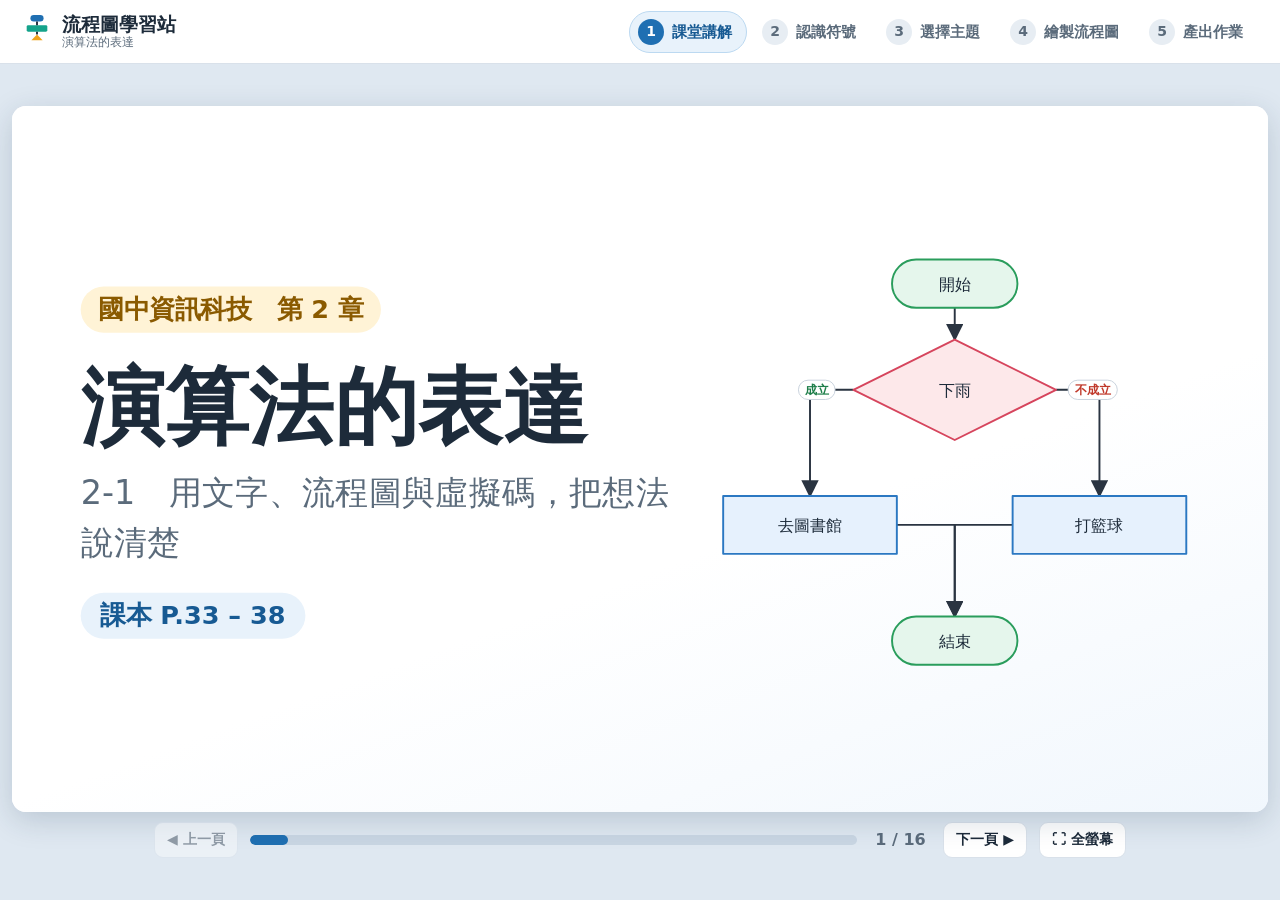
==== commit 54981b13: "產出作業：可合併匯出所有迷宮關卡（或基礎＋迷宮全部）成同一份 PDF Co-Authored-By: Claude Sonnet 5.5 <noreply@anthropic.com>" ====
--- a/index.html
+++ b/index.html
@@ -457,6 +457,28 @@
 .run-toggle.on{background:#2a9d5c;border-color:#2a9d5c;color:#fff}
 @media (max-width:1180px){.run-panel{width:250px}}
 
+/* 匯出範圍（合併多個主題） */
+.form-card .scope-card{border:1.5px solid var(--line);border-radius:14px;padding:10px 16px 14px;margin:0 0 16px;background:#fafcfe;min-width:0}
+.scope-card legend{font-weight:700;padding:0 6px;font-size:15px}
+.form-card .scope-card label.rad{flex-direction:row;align-items:flex-start;gap:8px;padding:6px 0;cursor:pointer;line-height:1.5;font-weight:600;text-align:left;flex-wrap:wrap}
+.scope-card .rad input{width:18px;height:18px;flex:none;margin-top:3px}
+.scope-card .rad-note{color:#5b6b7b;font-size:13px;font-weight:500}
+.multi-list{display:grid;gap:10px;margin-top:8px}
+.ml-row{border:1px solid #dbe4ec;border-radius:10px;padding:8px 10px;background:#fff}
+.ml-row.empty{opacity:.6}
+.form-card .ml-head{flex-direction:row;align-items:center;gap:8px;flex-wrap:wrap;cursor:pointer;text-align:left}
+.ml-head input{width:18px;height:18px;flex:none}
+.ml-st{color:#5b6b7b;font-size:13px;font-weight:500;margin-left:auto}
+.form-card .ml-ref{margin-top:6px;padding:6px 10px;font-size:14px}
+
+.ml-group{font-weight:700;font-size:13px;color:#1f6fb2;margin:6px 0 -2px}
+.ml-maze{display:grid;grid-template-columns:1fr 1fr;gap:6px;margin-top:6px;align-items:center}
+.form-card .ml-maze select,.form-card .ml-maze input[type=number]{padding:6px 8px;font-size:14px}
+.ml-maze .ml-shotbtn{justify-self:start}
+.ml-shotst{font-size:13px;color:#5b6b7b}
+.ml-shotst.ok{color:#1e9e5a;font-weight:700}
+@media (max-width:520px){.ml-maze{grid-template-columns:1fr}}
+
 </style>
 </head>
 <body data-view="learn">
@@ -628,6 +650,14 @@
           <label>座號<input id="fNo" type="text" inputmode="numeric" maxlength="3" placeholder="例：15" autocomplete="off"></label>
           <label>姓名<input id="fName" type="text" maxlength="12" placeholder="你的名字" autocomplete="off"></label>
         </div>
+        <fieldset class="scope-card" id="scopeCard">
+          <legend>匯出內容</legend>
+          <label class="rad"><input type="radio" name="scope" value="one" checked> 只匯出目前的主題：<b id="scopeOneName"></b></label>
+          <label class="rad"><input type="radio" name="scope" value="basic"> 合併基礎主題（網購、天氣、登入、自訂）<span class="rad-note" id="scopeAllNote"></span></label>
+          <label class="rad"><input type="radio" name="scope" value="maze"> 合併迷宮關卡（Blockly Games 第 1～10 關）<span class="rad-note" id="scopeMazeNote"></span></label>
+          <label class="rad"><input type="radio" name="scope" value="every"> 全部合併（基礎主題＋迷宮關卡）</label>
+          <div class="multi-list" id="multiList" hidden></div>
+        </fieldset>
         <div class="maze-fields" id="mazeFields" hidden>
           <h3>積木驗證（Blockly Games 迷宮）</h3>
           <div class="f-row two">
@@ -642,7 +672,7 @@
             <button class="btn sm" id="shotClear" type="button" hidden>移除</button>
           </div>
         </div>
-        <label class="f-col"><span id="reflectLabel">我的想法（選填）</span>
+        <label class="f-col" id="reflectWrap"><span id="reflectLabel">我的想法（選填）</span>
           <textarea id="fReflect" rows="4" maxlength="400" placeholder="這次畫流程圖，你覺得哪個符號最容易用錯？學到了什麼？"></textarea>
         </label>
         <label class="chk"><input type="checkbox" id="fChecks" checked> 在 PDF 附上 AI 小幫手的檢查結果</label>
@@ -2485,10 +2515,10 @@
     }
   }
 
-  FC.buildPdf = async function (d) {
-    /* d: {graph, topicTitle, info:{cls,no,name}, reflection, analysis, includeChecks} */
-    const doc = new Doc();
-    let { x: ctx } = doc.page(0);
+  /* 把一個主題的作業排進 doc，從第 P0 頁開始；回傳下一個可用的頁碼。
+     d: {graph, topicTitle, info:{cls,no,name}, reflection, analysis, includeChecks, maze} */
+  async function section(doc, d, P0, idx, count) {
+    let { x: ctx } = doc.page(P0);
 
     /* ---- 標題區 ---- */
     ctx.fillStyle = C.brand; ctx.fillRect(0, 0, PW, 14);
@@ -2514,7 +2544,7 @@
     field('班級', d.info.cls, M, 300, 170);
     field('座號', d.info.no, M + 300 + gap, 220, 170);
     field('姓名', d.info.name, M + 520 + 2 * gap, total - 520 - 2 * gap, 170);
-    field('主題', d.topicTitle, M, total, 226);
+    field(count > 1 ? `主題 ${idx + 1}/${count}` : '主題', d.topicTitle, M, total, 226);
 
     /* ---- 流程圖 ---- */
     let y = 330;
@@ -2523,7 +2553,7 @@
       x.fillStyle = C.brand; x.fillRect(M, yy - 26, 8, 34);
       x.fillStyle = C.ink; x.font = `700 32px ${FONT}`; x.fillText(text, M + 22, yy);
     };
-    sectionTitle(0, y, '我的流程圖');
+    sectionTitle(P0, y, '我的流程圖');
     y += 24;
 
     if (d.graph.nodes.length) {
@@ -2541,7 +2571,7 @@
     }
 
     /* ---- 文字步驟 ｜ 虛擬碼 ---- */
-    let page = 0;
+    let page = P0;
     const bottom = PH - 110;
     const ensure = (p) => doc.page(p).x;
     function newPageIfNeeded(need) {
@@ -2683,12 +2713,23 @@
       }
     }
 
+    return page + 1;
+  }
+
+  FC.buildPdf = async function (d) {
+    /* 單一主題：d 本身；合併多個主題：d.multi = [各主題的 d]，每個主題從新的一頁開始 */
+    const doc = new Doc();
+    const items = d.multi && d.multi.length ? d.multi : [d];
+    let p = 0;
+    for (let i = 0; i < items.length; i++) p = await section(doc, items[i], p, i, items.length);
+    const info = items[0].info;
+
     /* ---- 頁尾 ---- */
-    doc.pages.forEach((p, i) => {
-      p.x.fillStyle = C.mute; p.x.font = `400 20px ${FONT}`;
-      p.x.fillText(`流程圖學習網頁　${d.info.cls || ''} ${d.info.no ? d.info.no + '號' : ''} ${d.info.name || ''}`.trim(), M, PH - 50);
-      p.x.textAlign = 'right'; p.x.fillText(`第 ${i + 1} 頁 / 共 ${doc.pages.length} 頁`, PW - M, PH - 50); p.x.textAlign = 'left';
-      p.x.strokeStyle = C.line; p.x.lineWidth = 2; p.x.beginPath(); p.x.moveTo(M, PH - 80); p.x.lineTo(PW - M, PH - 80); p.x.stroke();
+    doc.pages.forEach((pg, i) => {
+      pg.x.fillStyle = C.mute; pg.x.font = `400 20px ${FONT}`;
+      pg.x.fillText(`流程圖學習網頁　${info.cls || ''} ${info.no ? info.no + '號' : ''} ${info.name || ''}`.trim(), M, PH - 50);
+      pg.x.textAlign = 'right'; pg.x.fillText(`第 ${i + 1} 頁 / 共 ${doc.pages.length} 頁`, PW - M, PH - 50); pg.x.textAlign = 'left';
+      pg.x.strokeStyle = C.line; pg.x.lineWidth = 2; pg.x.beginPath(); pg.x.moveTo(M, PH - 80); pg.x.lineTo(PW - M, PH - 80); pg.x.stroke();
     });
     return doc;
   };
@@ -3551,14 +3592,100 @@
   }
 
 
+  /* ---------- 匯出範圍：目前主題 ／ 基礎主題合集 ／ 迷宮關卡合集 ／ 全部 ---------- */
+  const workOf = t => { const w = store.get('work:' + t.id, null); return w && w.graph ? w.graph : null; };
+  const titleOf = t => t.id === 'custom' ? (store.get('title:custom', '') || '自訂主題') : t.title;
+  const scopeVal = () => (document.querySelector('input[name=scope]:checked') || {}).value || 'one';
+  const SCOPE_TOPICS = { basic: () => BASIC_TOPICS, maze: () => FC.MAZE_TOPICS, every: () => BASIC_TOPICS.concat(FC.MAZE_TOPICS) };
+  const SCOPE_NAME = { basic: '基礎主題合集', maze: '迷宮關卡合集', every: '全部作業合集' };
+  const STATUS_OPTS = ['', '一次通關', '修改後通關', '還沒通關'];
+  const nodesOf = t => { const g = workOf(t); return g ? g.nodes.length : 0; };
+  function rowHTML(t, keep) {
+    const n = nodesOf(t), m = isMaze(t), k = keep || {};
+    const ms = store.get('maze:' + t.id, {});
+    const status = k.status != null ? k.status : (ms.status || ''), blocks = k.blocks != null ? k.blocks : (ms.blocks || '');
+    const ref = k.ref != null ? k.ref : store.get('reflect:' + t.id, '');
+    const inc = n ? (k.inc != null ? k.inc : true) : false;
+    const dis = n ? '' : 'disabled';
+    return `<div class="ml-row${n ? '' : ' empty'}" data-id="${t.id}">
+      <label class="ml-head"><input type="checkbox" class="ml-inc" ${inc ? 'checked' : ''} ${dis}>
+        <b>${esc(titleOf(t))}</b><span class="ml-st">${n ? `已畫 ${n} 個符號` : '尚未繪製（不會放進 PDF）'}</span></label>
+      ${m ? `<div class="ml-maze">
+        <select class="ml-status" aria-label="通關狀態" ${dis}>${STATUS_OPTS.map(o => `<option value="${o}" ${o === status ? 'selected' : ''}>${o || '通關狀態…'}</option>`).join('')}</select>
+        <input class="ml-blocks" type="number" inputmode="numeric" min="0" max="99" value="${esc(String(blocks))}" placeholder="積木數${t.blockLimit ? '（上限 ' + t.blockLimit + '）' : '（不限）'}" aria-label="使用的積木數量" ${dis}>
+        <label class="btn sm shot-btn ml-shotbtn">📷 積木截圖<input class="ml-shot" type="file" accept="image/*" hidden ${dis}></label>
+        <span class="ml-shotst${shots[t.id] ? ' ok' : ''}">${shots[t.id] ? '已選擇截圖' : '未選擇（選填）'}</span>
+      </div>` : ''}
+      <textarea class="ml-ref" rows="2" maxlength="300" placeholder="${m ? '流程圖和積木有哪裡不一樣？（選填）' : '這個主題的想法（選填）'}" ${dis}>${esc(ref)}</textarea>
+    </div>`;
+  }
+  function renderMulti(sc) {
+    saveWork(true);
+    const keep = {};
+    document.querySelectorAll('#multiList .ml-row').forEach(r => {
+      const o = { inc: r.querySelector('.ml-inc').checked, ref: r.querySelector('.ml-ref').value };
+      const st = r.querySelector('.ml-status'); if (st) { o.status = st.value; o.blocks = r.querySelector('.ml-blocks').value; }
+      keep[r.dataset.id] = o;
+    });
+    const list = (SCOPE_TOPICS[sc] || SCOPE_TOPICS.basic)();
+    let html = '', last = '';
+    list.forEach(t => {
+      const g = isMaze(t) ? '迷宮挑戰（Blockly Games）' : '基礎主題';
+      if (sc === 'every' && g !== last) { html += `<div class="ml-group">${g}</div>`; last = g; }
+      html += rowHTML(t, keep[t.id]);
+    });
+    $('multiList').innerHTML = html;
+  }
+  function updateScopeNotes() {
+    const b = BASIC_TOPICS.filter(t => nodesOf(t)).length, m = FC.MAZE_TOPICS.filter(t => nodesOf(t)).length;
+    $('scopeAllNote').textContent = `（已完成 ${b} / ${BASIC_TOPICS.length} 個）`;
+    $('scopeMazeNote').textContent = `（已完成 ${m} / ${FC.MAZE_TOPICS.length} 關）`;
+    return { b, m };
+  }
+  function applyScope() {
+    const sc = scopeVal(), multi = sc !== 'one';
+    $('multiList').hidden = !multi;
+    $('reflectWrap').hidden = multi;
+    $('mazeFields').hidden = multi || !isMaze(topic);
+    if (multi) renderMulti(sc);
+  }
   function loadInfo() {
     const i = store.get('info', {});
     $('fCls').value = i.cls || ''; $('fNo').value = i.no || ''; $('fName').value = i.name || '';
     $('fReflect').value = store.get('reflect:' + (topic ? topic.id : ''), '');
     $('pdfMsg').textContent = ''; $('pdfMsg').className = 'msg';
     mazeSubmitUI();
+    $('scopeOneName').textContent = topic ? titleOf(topic) : '';
+    const { b, m } = updateScopeNotes();
+    // 已畫 2 個以上同類主題時，預設合併匯出
+    const def = !topic ? 'one' : isMaze(topic) ? (m >= 2 ? 'maze' : 'one') : (b >= 2 ? 'basic' : 'one');
+    document.querySelector(`input[name=scope][value=${def}]`).checked = true;
+    $('multiList').innerHTML = '';
+    applyScope();
+  }
+  function collectMulti(sc) {
+    const info = { cls: $('fCls').value.trim(), no: $('fNo').value.trim(), name: $('fName').value.trim() };
+    store.set('info', info);
+    saveWork(true);
+    const items = [];
+    document.querySelectorAll('#multiList .ml-row').forEach(r => {
+      const t = topicById(r.dataset.id), ref = r.querySelector('.ml-ref').value;
+      const st = r.querySelector('.ml-status');
+      if (!r.classList.contains('empty')) {
+        store.set('reflect:' + t.id, ref);
+        if (st) store.set('maze:' + t.id, { status: st.value, blocks: r.querySelector('.ml-blocks').value.trim() });
+      }
+      if (!r.querySelector('.ml-inc').checked) return;
+      const graph = workOf(t);
+      if (!graph || !graph.nodes.length) return;
+      let maze = null;
+      if (st) maze = { level: t.mazeLevel, status: st.value, blocks: r.querySelector('.ml-blocks').value.trim(), limit: t.blockLimit, shot: shots[t.id] || null, run: FC.runMaze(graph, t.mazeLevel) };
+      items.push({ graph, topicTitle: titleOf(t), info, reflection: ref, analysis: FC.analyze(graph, t), includeChecks: $('fChecks').checked, maze });
+    });
+    return { multi: items, info, topicTitle: SCOPE_NAME[sc], fileTag: SCOPE_NAME[sc], graph: { nodes: items, edges: [] } };
   }
   function collect() {
+    if (scopeVal() !== 'one') return collectMulti(scopeVal());
     const info = { cls: $('fCls').value.trim(), no: $('fNo').value.trim(), name: $('fName').value.trim() };
     store.set('info', info);
     store.set('reflect:' + topic.id, $('fReflect').value);
@@ -3585,7 +3712,7 @@
       pdfDoc = doc; pvIdx = Math.min(pvIdx, doc.pages.length - 1); showPage();
       $('pvState').textContent = '';
       const empty = !d.graph.nodes.length;
-      $('pdfMsg').textContent = empty ? '提醒：你還沒有畫流程圖，回到上一步畫好再下載喔。' : '';
+      $('pdfMsg').textContent = empty ? (d.multi ? '提醒：請至少勾選一個已經畫好的主題。' : '提醒：你還沒有畫流程圖，回到上一步畫好再下載喔。') : '';
       $('pdfMsg').className = 'msg ' + (empty ? 'warn' : '');
     } catch (err) {
       $('pvState').textContent = '預覽失敗：' + err.message;
@@ -3600,6 +3727,19 @@
   function initSubmit() {
     ['fCls', 'fNo', 'fName', 'fReflect', 'fChecks', 'fBlocks'].forEach(id => $(id).addEventListener('input', () => schedulePreview(500)));
     $('fStatus').addEventListener('change', () => schedulePreview(100));
+    document.querySelectorAll('input[name=scope]').forEach(r => r.addEventListener('change', () => { applyScope(); pvIdx = 0; schedulePreview(50); }));
+    $('multiList').addEventListener('input', () => schedulePreview(500));
+    $('multiList').addEventListener('change', async e => {
+      const el = e.target;
+      if (el.classList.contains('ml-shot')) {                          // 迷宮關卡的積木截圖
+        const row = el.closest('.ml-row'), id = row.dataset.id, f = el.files && el.files[0], st = row.querySelector('.ml-shotst');
+        if (!f) return;
+        try { shots[id] = await readShot(f); st.textContent = '已選擇截圖'; st.className = 'ml-shotst ok'; }
+        catch (err) { st.textContent = err.message; st.className = 'ml-shotst'; return; }
+        el.value = '';
+      }
+      pvIdx = 0; schedulePreview(100);
+    });
     $('fShot').addEventListener('change', async e => {
       const f = e.target.files && e.target.files[0]; if (!f) return;
       try { shots[topic.id] = await readShot(f); } catch (err) { $('shotState').textContent = err.message; $('shotState').className = 'shot-state'; return; }
@@ -3613,14 +3753,14 @@
       const msg = $('pdfMsg');
       const d = collect();
       if (!d.info.name) { msg.textContent = '請先填寫姓名，老師才知道是誰的作業喔。'; msg.className = 'msg warn'; $('fName').focus(); return; }
-      if (!d.graph.nodes.length) { msg.textContent = '還沒有流程圖內容，請先回到上一步繪製。'; msg.className = 'msg warn'; return; }
+      if (!d.graph.nodes.length) { msg.textContent = d.multi ? '請至少勾選一個已經畫好的主題。' : '還沒有流程圖內容，請先回到上一步繪製。'; msg.className = 'msg warn'; return; }
       if (!window.jspdf) { msg.textContent = 'PDF 元件載入失敗，請重新整理網頁。'; msg.className = 'msg warn'; return; }
       $('btnPdf').disabled = true; msg.textContent = '產生 PDF 中…'; msg.className = 'msg';
       try {
         const doc = await FC.buildPdf(d);
         const pdf = FC.pdfFromDoc(doc);
         const safe = s => s.replace(/[\\/:*?"<>|\s]+/g, '');
-        const fn = `流程圖作業_${safe(d.info.cls)}${safe(d.info.no)}${safe(d.info.name)}_${safe(d.topicTitle)}.pdf`;
+        const fn = `流程圖作業_${safe(d.info.cls)}${safe(d.info.no)}${safe(d.info.name)}_${d.multi ? d.fileTag : safe(d.topicTitle)}.pdf`;
         pdf.save(fn);
         msg.textContent = `已下載：${fn}　請把這個檔案上傳到老師指定的繳交平台。`; msg.className = 'msg ok';
       } catch (err) { msg.textContent = '產生失敗：' + err.message; msg.className = 'msg warn'; }
